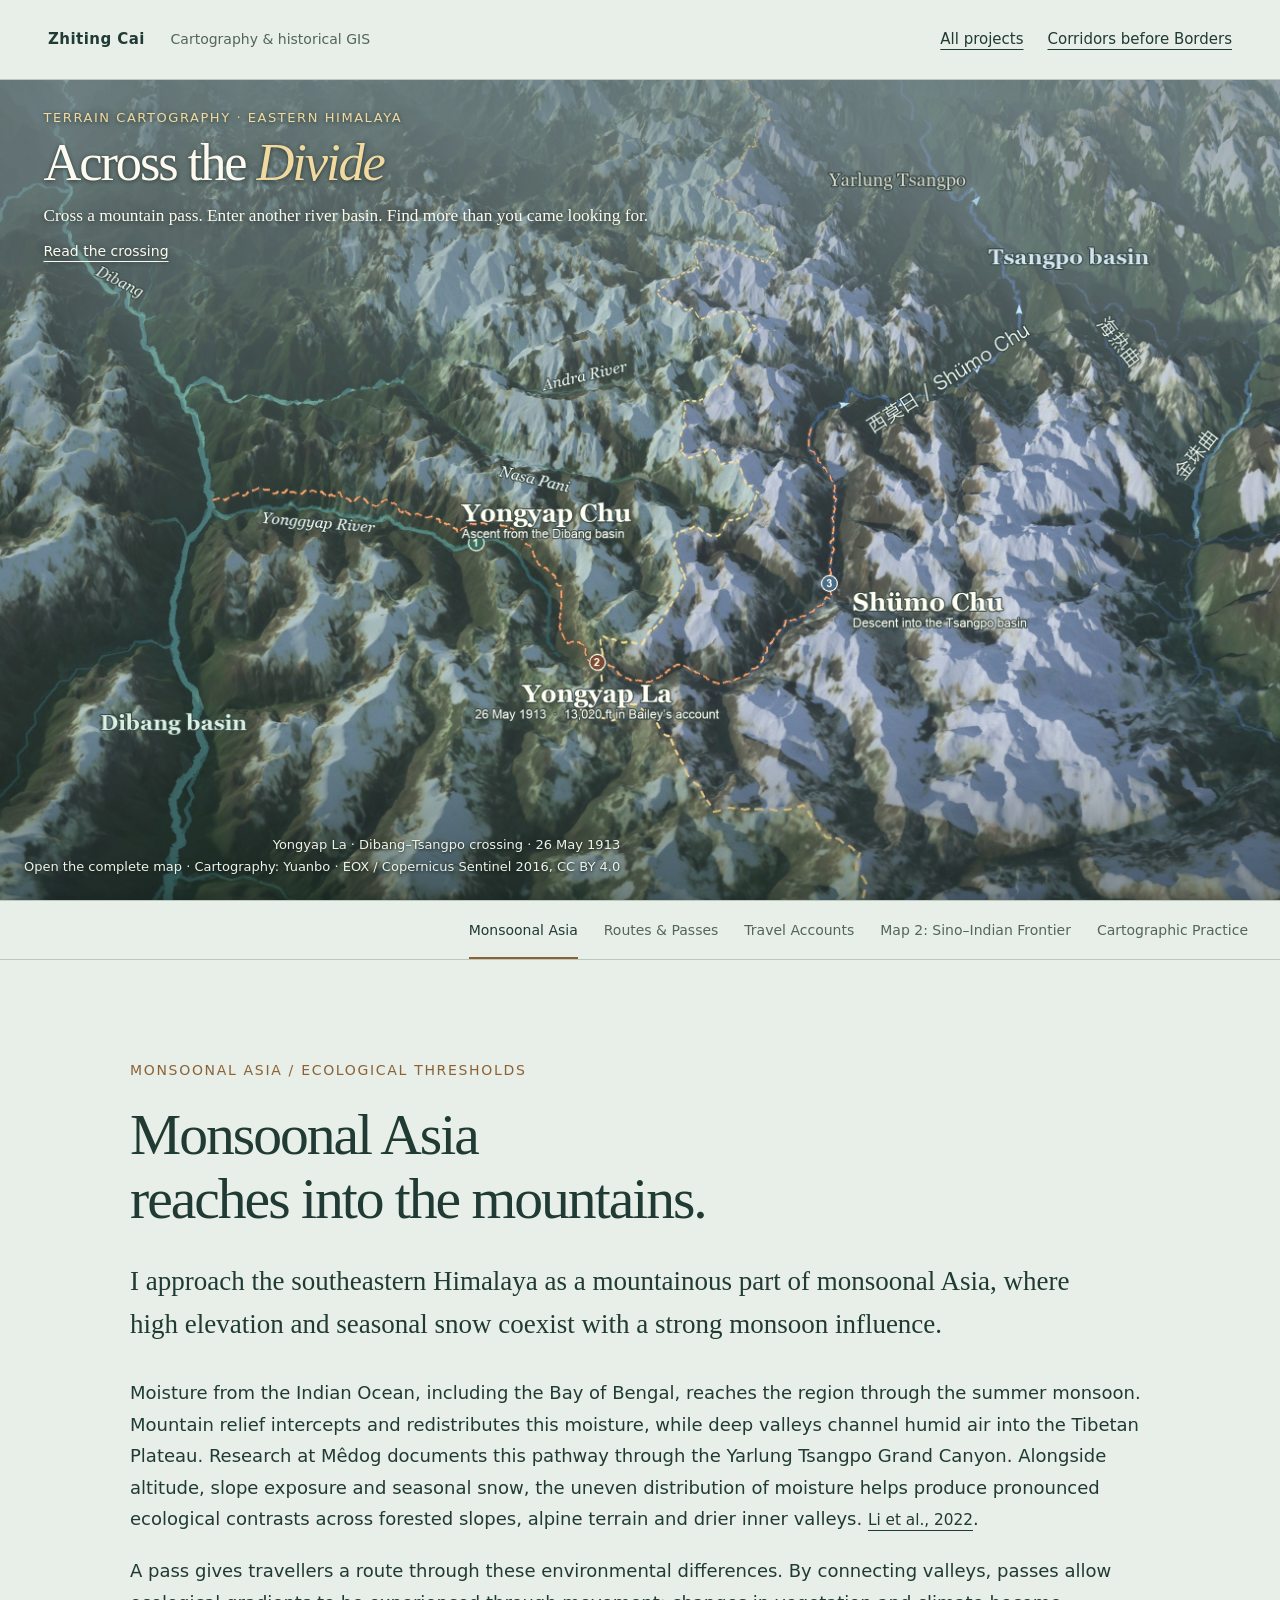
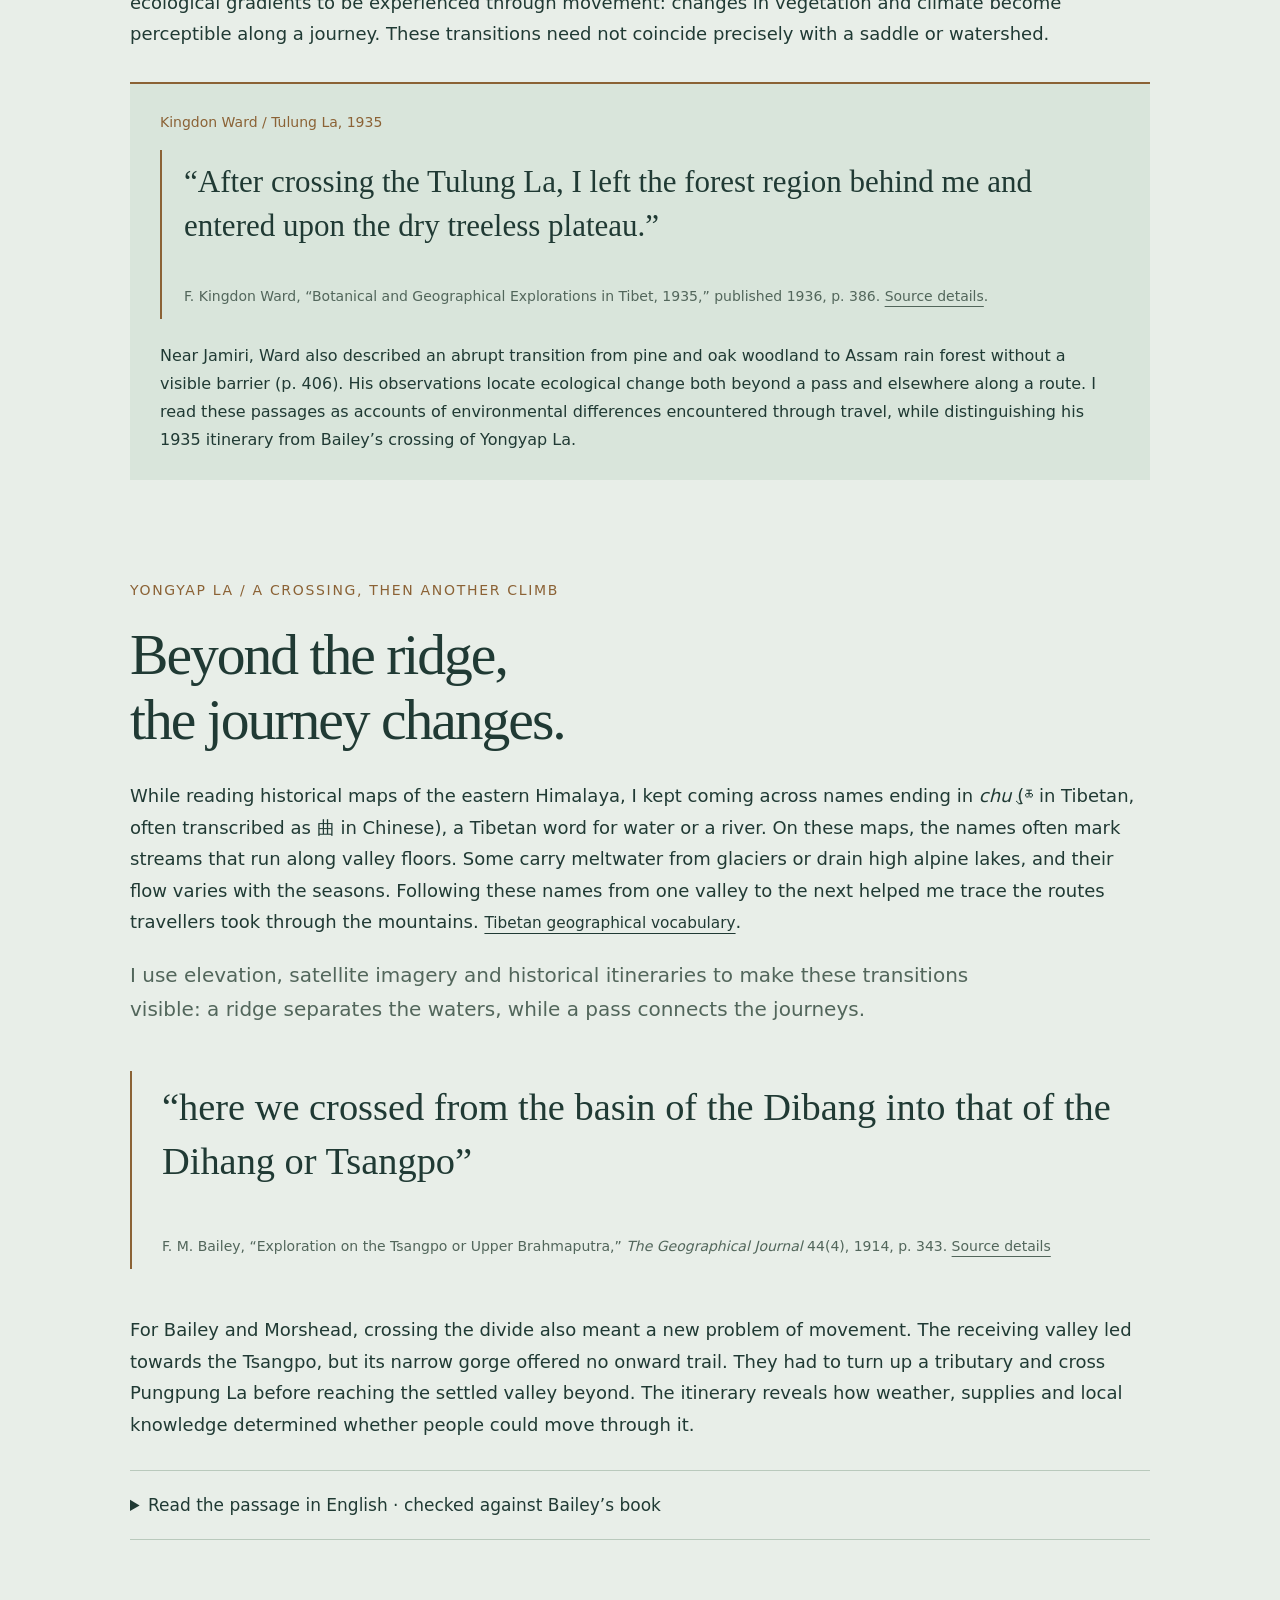
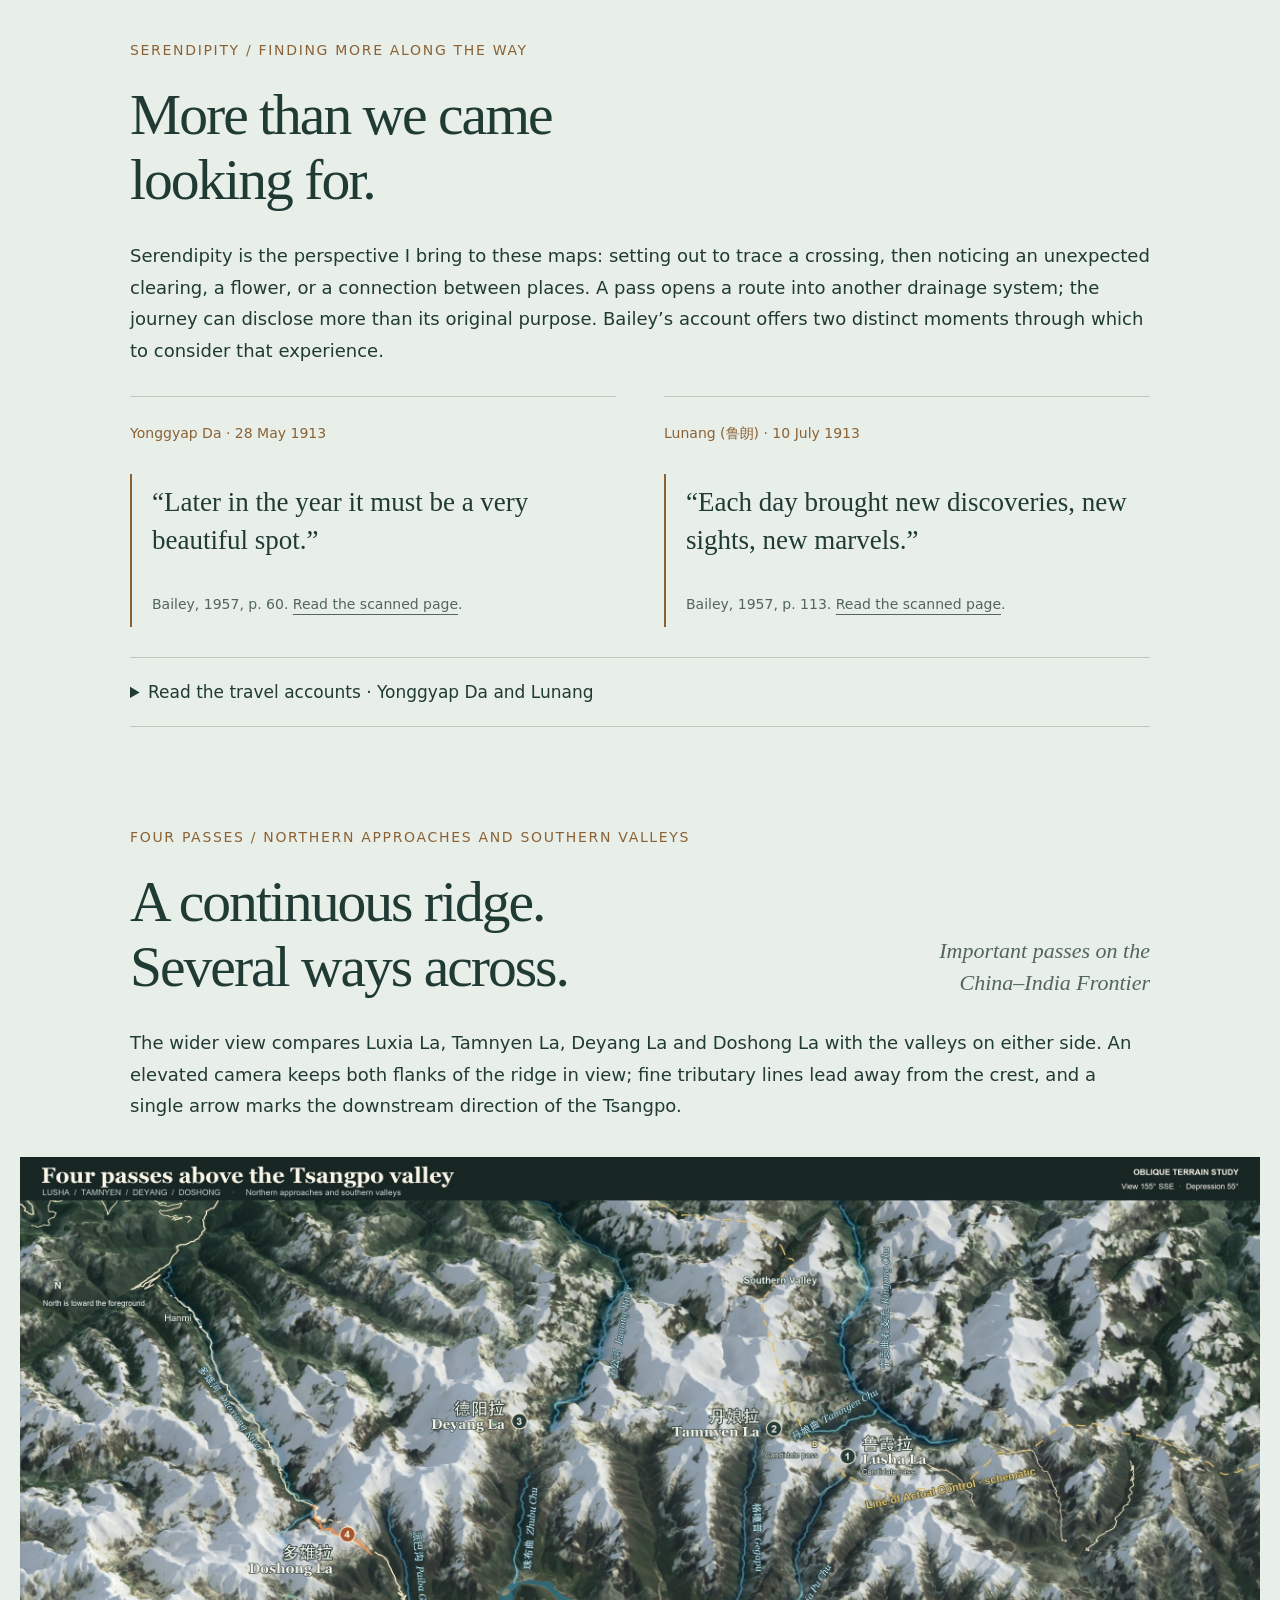
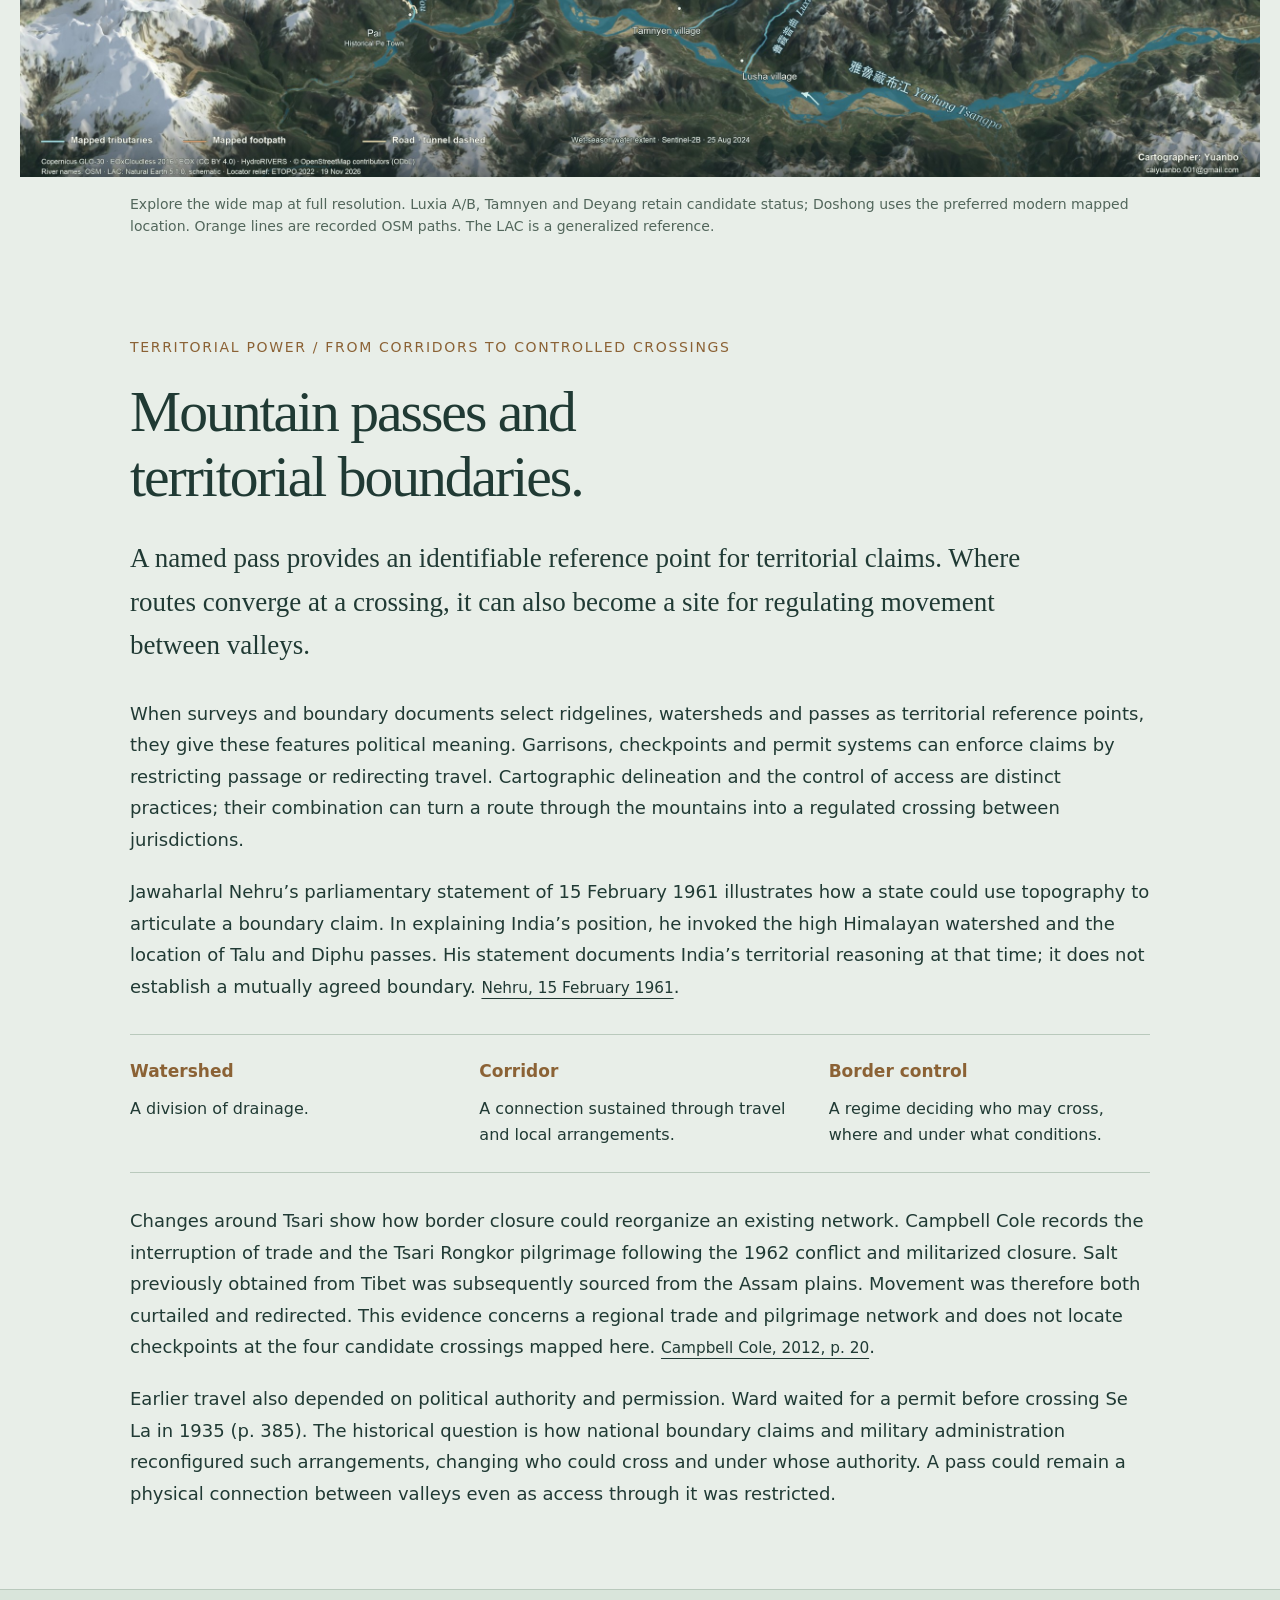
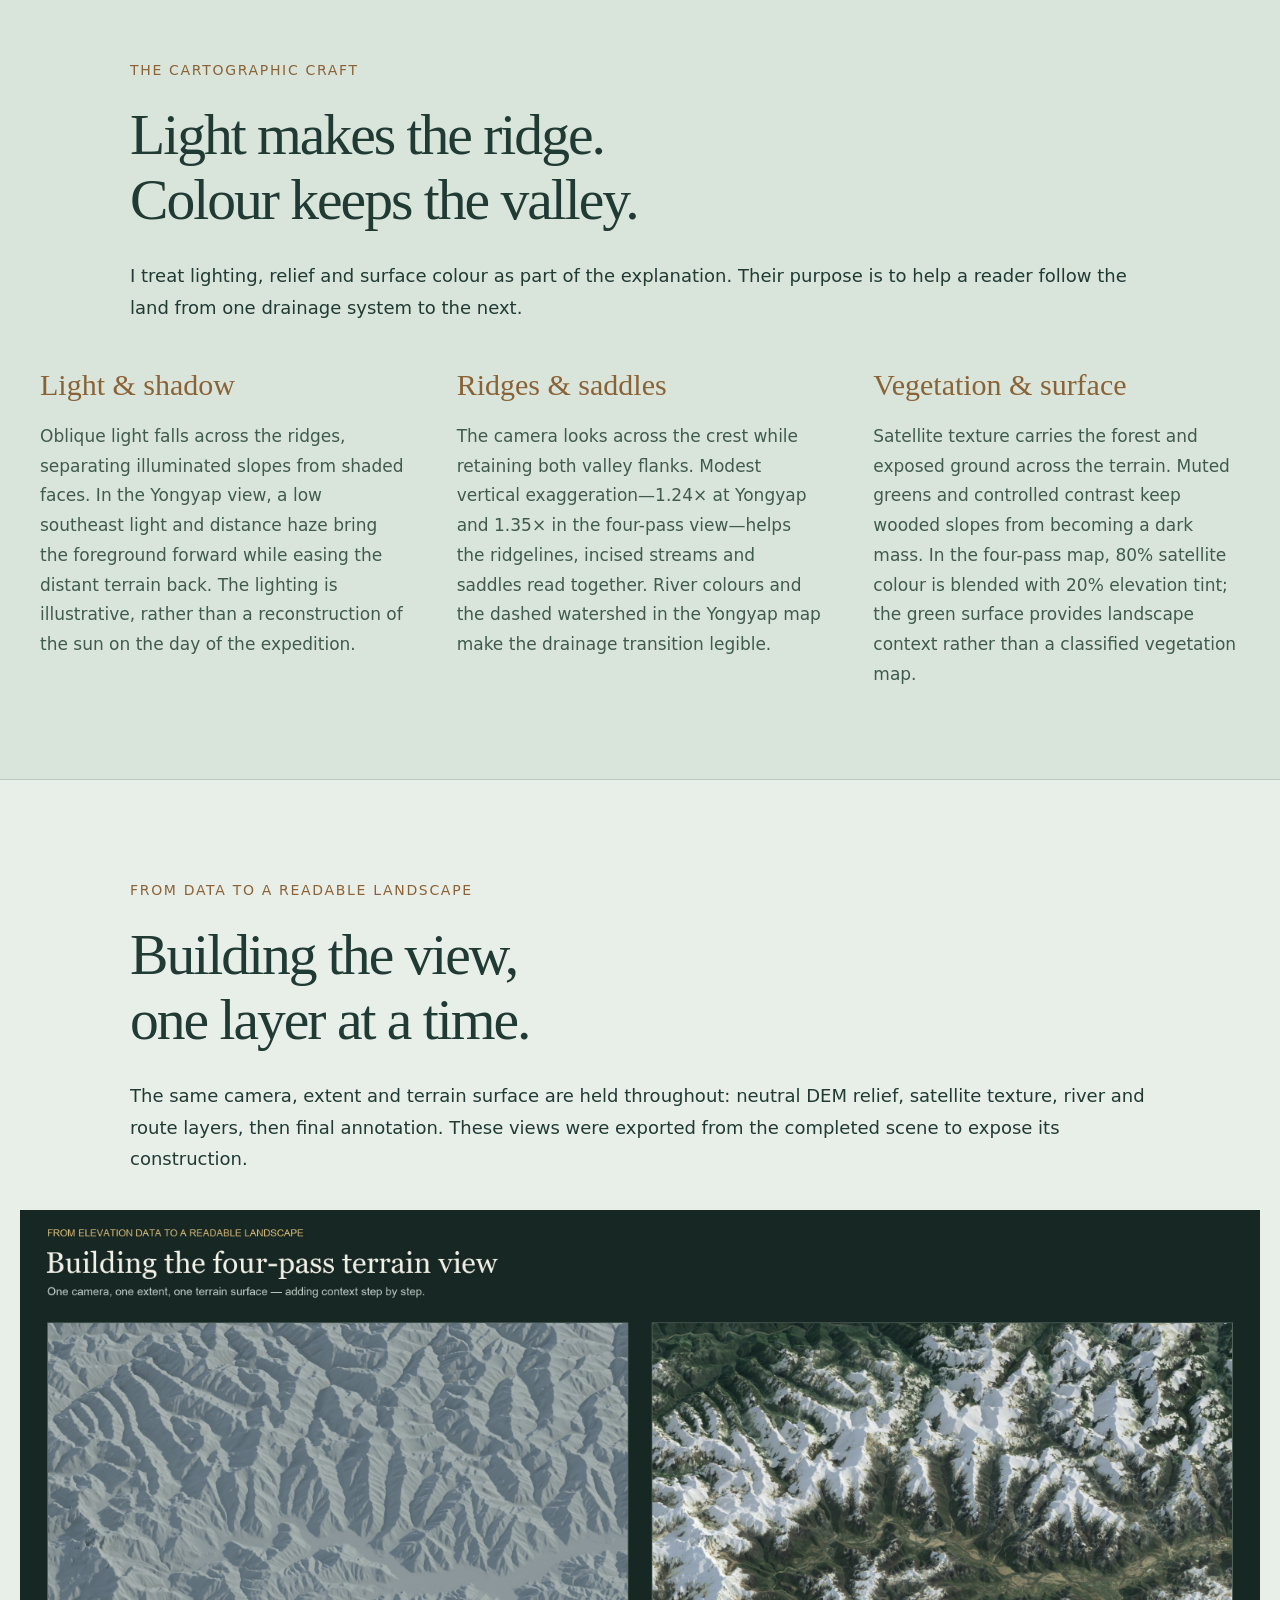
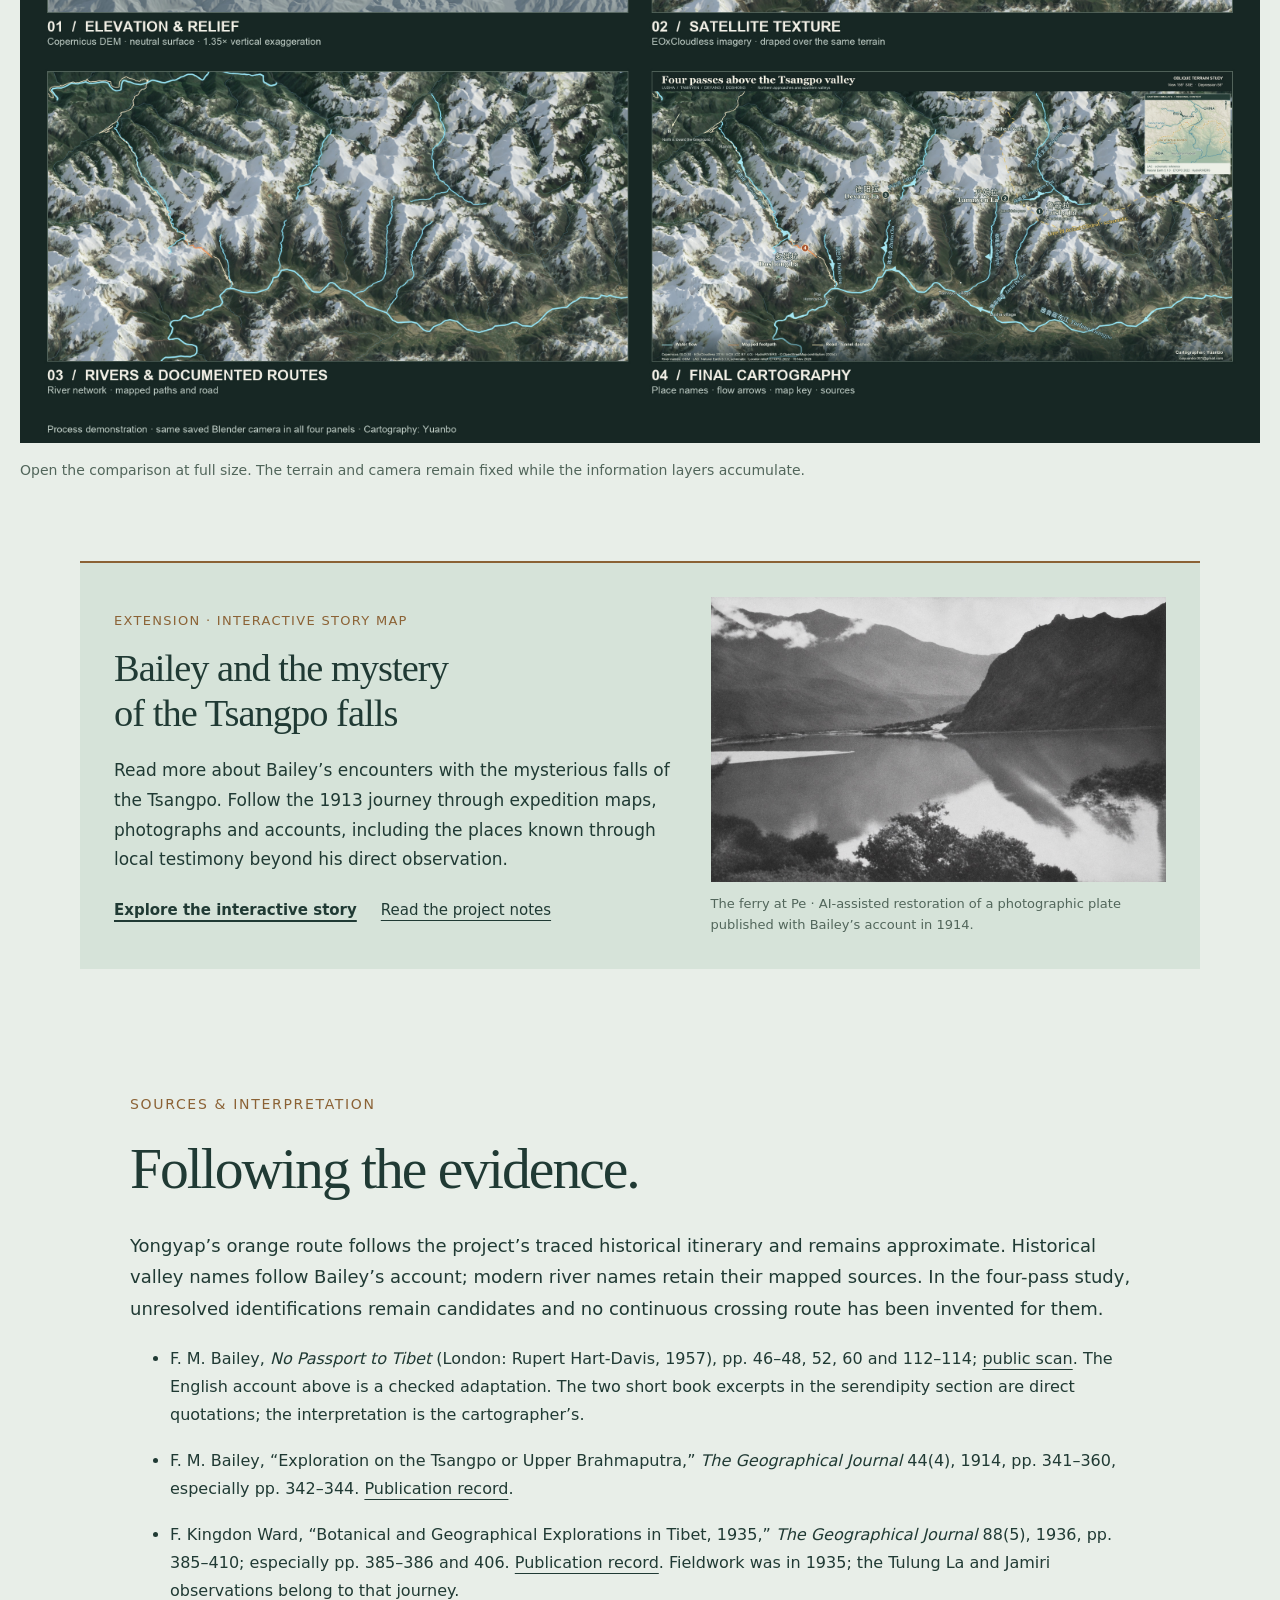
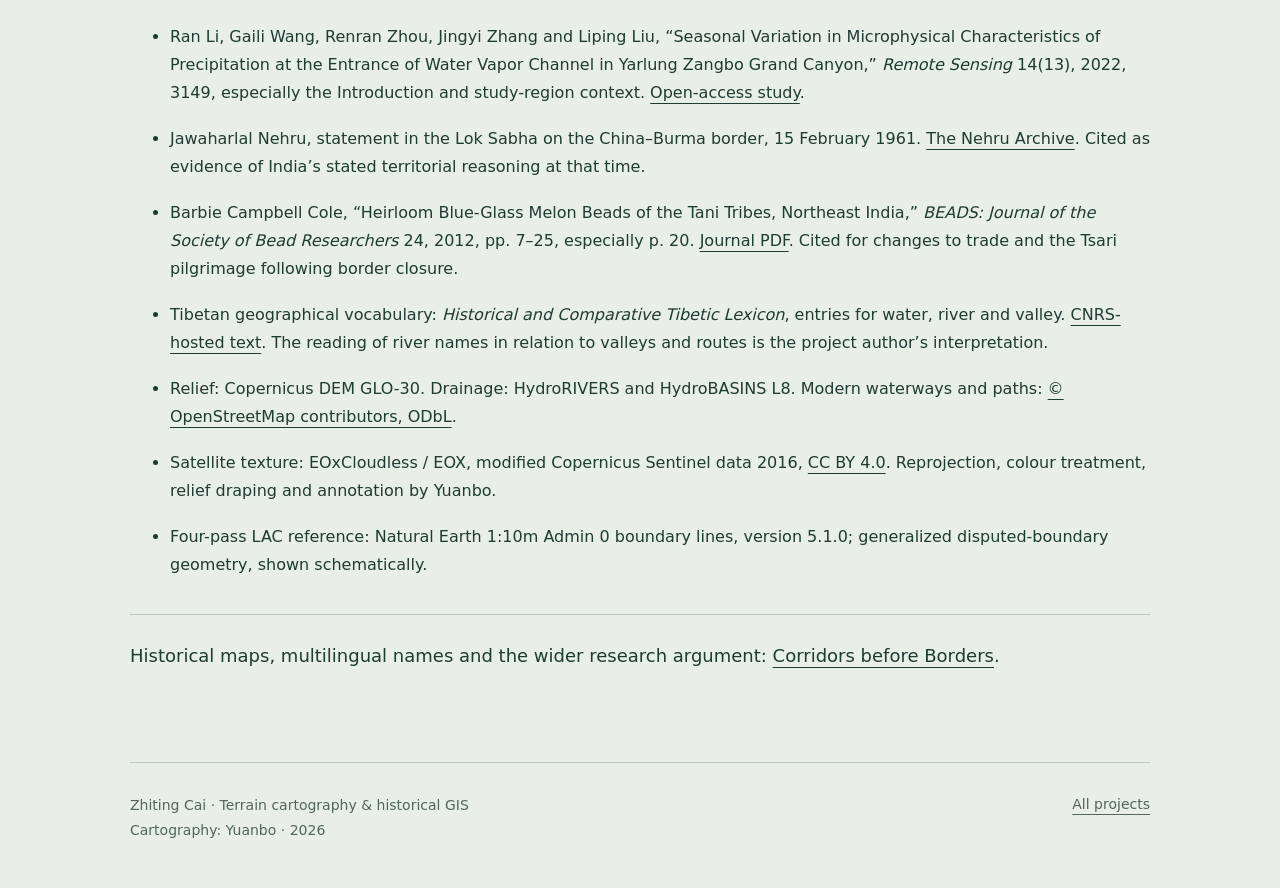
==== across-the-divide.html @ 47b84d5c "Explain chu in Tibetan and Chinese in the Yongyap La narrative" ====
<!doctype html>
<html lang="en"><head><meta charset="utf-8"><meta name="viewport" content="width=device-width, initial-scale=1"><title>Across the Divide · Zhiting Cai</title><meta name="description" content="Mountain passes, river connections and the craft of oblique terrain cartography in the eastern Himalaya."><link rel="stylesheet" href="portfolio.css"><link rel="stylesheet" href="divide.css?v=20261119-frontier-heading"><script src="portfolio.js" defer></script><script src="divide-nav.js" defer></script><link rel="stylesheet" href="story-extension.css?v=20261119-extension"></head>
<body class="divide"><a class="skip" href="#main">Skip to maps</a>
<header class="site-header"><a class="wordmark" href="index.html">Zhiting Cai <span>Cartography &amp; historical GIS</span></a><nav aria-label="Project"><a href="index.html">All projects</a><a href="corridors.html">Corridors before Borders</a></nav></header>
<main id="main">
<section class="divide-hero"><div class="hero-copy"><p class="eyebrow">Terrain cartography · Eastern Himalaya</p><h1>Across the <em>Divide</em></h1><p class="hero-premise">Cross a mountain pass. Enter another river basin. Find more than you came looking for.</p><a class="section-link" href="#yongyap">Read the crossing</a></div><figure><a href="assets/divide/yongyap-la-full.png?v=20261121-final" data-lightbox data-caption="Yongyap La: A Pass between the Dibang and Tsangpo Basins. Route digitized from the georeferenced 1913 route map (published 1914); local stream colours distinguish drainage toward the Dibang and the Tsangpo. Relief: 1.24×."><img src="assets/divide/yongyap-la.jpg?v=20261121-final" width="2600" height="2112" fetchpriority="high" alt="Yongyap La in an oblique satellite-textured terrain view, with an orange historical route crossing a ridge between turquoise Dibang tributaries and blue Tsangpo tributaries."></a><figcaption>Yongyap La · Dibang–Tsangpo crossing · 26 May 1913<br>Open the complete map · Cartography: Yuanbo · EOX / Copernicus Sentinel 2016, CC BY 4.0</figcaption></figure></section>
<nav class="divide-index" aria-label="On this page"><details open><summary>On this page</summary><ol><li><a href="#monsoonal-asia">Monsoonal Asia</a></li><li><a href="#yongyap">Routes &amp; Passes</a></li><li><a href="#serendipity">Travel Accounts</a></li><li><a href="#four-passes">Map 2: Sino–Indian Frontier</a></li><li><a href="#craft">Cartographic Practice</a></li></ol></details></nav>
<section id="monsoonal-asia" class="reading section-space argument-section"><p class="eyebrow">Monsoonal Asia / ecological thresholds</p><h2>Monsoonal Asia <br>reaches into the mountains.</h2><p class="argument-lead">I approach the southeastern Himalaya as a mountainous part of monsoonal Asia, where high elevation and seasonal snow coexist with a strong monsoon influence.</p><p>Moisture from the Indian Ocean, including the Bay of Bengal, reaches the region through the summer monsoon. Mountain relief intercepts and redistributes this moisture, while deep valleys channel humid air into the Tibetan Plateau. Research at Mêdog documents this pathway through the Yarlung Tsangpo Grand Canyon. Alongside altitude, slope exposure and seasonal snow, the uneven distribution of moisture helps produce pronounced ecological contrasts across forested slopes, alpine terrain and drier inner valleys. <a class="source-inline" href="#lit-monsoon">Li et al., 2022</a>.</p><p>A pass gives travellers a route through these environmental differences. By connecting valleys, passes allow ecological gradients to be experienced through movement: changes in vegetation and climate become perceptible along a journey. These transitions need not coincide precisely with a saddle or watershed.</p><div class="ward-evidence"><p class="evidence-heading">Kingdon Ward / Tulung La, 1935</p><blockquote><p>“After crossing the Tulung La, I left the forest region behind me and entered upon the dry treeless plateau.”</p><cite>F. Kingdon Ward, “Botanical and Geographical Explorations in Tibet, 1935,” published 1936, p. 386. <a href="#lit-ward1936">Source details</a>.</cite></blockquote><p>Near Jamiri, Ward also described an abrupt transition from pine and oak woodland to Assam rain forest without a visible barrier (p. 406). His observations locate ecological change both beyond a pass and elsewhere along a route. I read these passages as accounts of environmental differences encountered through travel, while distinguishing his 1935 itinerary from Bailey’s crossing of Yongyap La.</p></div></section>
<section id="yongyap" class="reading section-space"><p class="eyebrow">Yongyap La / a crossing, then another climb</p><h2>Beyond the ridge,<br>the journey changes.</h2><p>While reading historical maps of the eastern Himalaya, I kept coming across names ending in <i>chu</i> (<span lang="bo">ཆུ</span> in Tibetan, often transcribed as <span lang="zh">曲</span> in Chinese), a Tibetan word for water or a river. On these maps, the names often mark streams that run along valley floors. Some carry meltwater from glaciers or drain high alpine lakes, and their flow varies with the seasons. Following these names from one valley to the next helped me trace the routes travellers took through the mountains. <a class="source-inline" href="#lit-chu">Tibetan geographical vocabulary</a>.</p><p class="hero-deck">I use elevation, satellite imagery and historical itineraries to make these transitions visible: a ridge separates the waters, while a pass connects the journeys.</p><blockquote><p>“here we crossed from the basin of the Dibang into that of the Dihang or Tsangpo”</p><cite>F. M. Bailey, “Exploration on the Tsangpo or Upper Brahmaputra,” <i>The Geographical Journal</i> 44(4), 1914, p. 343. <a href="#sources">Source details</a></cite></blockquote>
<p>For Bailey and Morshead, crossing the divide also meant a new problem of movement. The receiving valley led towards the Tsangpo, but its narrow gorge offered no onward trail. They had to turn up a tributary and cross Pungpung La before reaching the settled valley beyond. The itinerary reveals how weather, supplies and local knowledge determined whether people could move through it.</p>
<details class="translated-account"><summary>Read the passage in English · checked against Bailey’s book</summary><div><p class="account-label">English adaptation of the supplied Chinese account, checked against <i>No Passport to Tibet</i> (1957), pp. 46–48 and 52. This is a paraphrase, with the departure date corrected from the original.</p>
<p>Gyamtso suggested consulting the astrologers about the route. They favoured the Yonggyap valley, which Bailey had also come to prefer after a thaw made the Andra route impassable. The next question was when to travel. Yonggyap La was normally free of snow only in July, August and September, yet the party could not afford to wait for months: food was limited, and an order recalling them might arrive.</p>
<p>The guides warned that beyond Yonggyap La lay an uninhabited valley. They were to descend it to a tributary arriving from the north-east. Although the combined waters formed the Shümo and ran west to the Tsangpo near Rinchenpung Gompa, the gorge was too narrow to offer a practicable route. They therefore had to turn north-east up the tributary and cross Pungpung La.</p>
<p>Bad weather between the two passes could trap them. Gyamtso recalled two earlier parties that had attempted the crossing too soon: some travellers had starved, and the survivors had reached the Tsangpo valley exhausted. Snow was lingering particularly late that year, making an early attempt still more dangerous.</p>
<p>Bailey and Morshead decided to advance with the retreating snowline and wait below the pass for an opportunity. A lama meditating in a cave above Mipi, whose recovery from illness had been aided by the expedition’s doctor, offered to arrange fine weather for the intended crossing and for Pungpung La four days later. Morshead left Mipi on 15 May 1913; Bailey followed on 16 May.</p>
<p class="account-label">Date check: 7 May marks the first day of the fourth Tibetan month in the calendar discussion on pp. 46–47; it is not the departure date. The distinction between a river connection and a traversable route is also explicit in Bailey’s 1914 account, p. 343. <a href="https://archive.org/details/no-passport-to-tibet/page/n47/mode/2up">Read the book scan</a>.</p></div></details></section>
<section id="serendipity" class="reading section-space serendipity"><p class="eyebrow">Serendipity / finding more along the way</p><h2>More than we came<br>looking for.</h2><p>Serendipity is the perspective I bring to these maps: setting out to trace a crossing, then noticing an unexpected clearing, a flower, or a connection between places. A pass opens a route into another drainage system; the journey can disclose more than its original purpose. Bailey’s account offers two distinct moments through which to consider that experience.</p><div class="encounter-grid encounter-quotes"><article><p class="encounter-place">Yonggyap Da · 28 May 1913</p><blockquote><p>“Later in the year it must be a very beautiful spot.”</p><cite>Bailey, 1957, p. 60. <a href="https://archive.org/details/no-passport-to-tibet/page/n62/mode/1up">Read the scanned page</a>.</cite></blockquote></article><article><p class="encounter-place">Lunang (鲁朗) · 10 July 1913</p><blockquote><p>“Each day brought new discoveries, new sights, new marvels.”</p><cite>Bailey, 1957, p. 113. <a href="https://archive.org/details/no-passport-to-tibet/page/n117/mode/1up">Read the scanned page</a>.</cite></blockquote></article></div><details class="encounter-context"><summary>Read the travel accounts · Yonggyap Da and Lunang</summary><div><div class="encounter-grid"><article><p class="encounter-place">Beyond Yongyap La</p><h3>Yonggyap Da camp</h3><p class="encounter-date">28 May 1913 · <i>No Passport to Tibet</i>, p. 60</p><p>Two days after the crossing, Bailey describes a flat clearing at the confluence of the rivers he calls the Yonggyap and Rirung. He collected iris and other seed, noticed the remains of flowers, and imagined the place later in the season.</p><p class="encounter-note">This is an encounter in the valley beyond the pass, rather than a view from its summit. The description conveys an attentive pause within a difficult journey.</p></article><article><p class="encounter-place">A later episode near Lunang (鲁朗)</p><h3>The blue poppies</h3><p class="encounter-date">10 July 1913 · recalled in 1957, pp. 112–114</p><p>On the approach to Lunang, Bailey noticed blue poppies among alpine flowers. His diary recorded them briefly. Looking back on their later fame, he reflected on how much the expedition had encountered along the way:</p><p class="encounter-note">This episode belongs to Lunang, later in the expedition. It is not an observation made while crossing Yongyap La. The reflection was written retrospectively, rather than as an expression of his feelings at the moment of seeing the flower.</p></article></div><p class="interpretation-note">I use <i>serendipity</i> to describe this openness to finding more than one set out to find. It is my interpretation of the journey and a way of looking at the terrain, rather than a term Bailey uses in these passages or a claim that every pass marks a sharp ecological boundary. These were landscapes already known and travelled by local people; Bailey’s encounters were new to him.</p></div></details></section>
<section id="four-passes" class="section-space wide-study"><div class="section-heading reading"><p class="eyebrow">Four passes / northern approaches and southern valleys</p><div class="four-pass-title-row"><h2>A continuous ridge.<br>Several ways across.</h2><p class="frontier-heading-note">Important passes on the China–India Frontier</p></div><p>The wider view compares Luxia La, Tamnyen La, Deyang La and Doshong La with the valleys on either side. An elevated camera keeps both flanks of the ridge in view; fine tributary lines lead away from the crest, and a single arrow marks the downstream direction of the Tsangpo.</p></div>
<figure class="panorama"><a href="assets/divide/four-passes-full.png?v=20261121-final" data-lightbox data-caption="Four passes above the Tsangpo valley. Luxia A/B, Tamnyen and Deyang are candidate identifications; Doshong uses the preferred modern mapped location. The yellow LAC line is schematic. Orange lines show documented OSM paths."><img src="assets/divide/four-passes.jpg?v=20261121-final" width="3200" height="1600" loading="lazy" alt="Wide oblique terrain map of four passes above the Tsangpo valley, with Chinese and English labels, river names, a downstream arrow on the Tsangpo, mapped paths and a schematic LAC."></a><figcaption>Explore the wide map at full resolution. Luxia A/B, Tamnyen and Deyang retain candidate status; Doshong uses the preferred modern mapped location. Orange lines are recorded OSM paths. The LAC is a generalized reference.</figcaption></figure></section>
<section id="passes-and-borders" class="reading section-space argument-section"><p class="eyebrow">Territorial power / from corridors to controlled crossings</p><h2>Mountain passes and <br>territorial boundaries.</h2><p class="argument-lead">A named pass provides an identifiable reference point for territorial claims. Where routes converge at a crossing, it can also become a site for regulating movement between valleys.</p><p>When surveys and boundary documents select ridgelines, watersheds and passes as territorial reference points, they give these features political meaning. Garrisons, checkpoints and permit systems can enforce claims by restricting passage or redirecting travel. Cartographic delineation and the control of access are distinct practices; their combination can turn a route through the mountains into a regulated crossing between jurisdictions.</p><p>Jawaharlal Nehru’s parliamentary statement of 15 February 1961 illustrates how a state could use topography to articulate a boundary claim. In explaining India’s position, he invoked the high Himalayan watershed and the location of Talu and Diphu passes. His statement documents India’s territorial reasoning at that time; it does not establish a mutually agreed boundary. <a class="source-inline" href="#lit-nehru1961">Nehru, 15 February 1961</a>.</p><div class="line-reading"><div><h3>Watershed</h3><p>A division of drainage.</p></div><div><h3>Corridor</h3><p>A connection sustained through travel and local arrangements.</p></div><div><h3>Border control</h3><p>A regime deciding who may cross, where and under what conditions.</p></div></div><p>Changes around Tsari show how border closure could reorganize an existing network. Campbell Cole records the interruption of trade and the Tsari Rongkor pilgrimage following the 1962 conflict and militarized closure. Salt previously obtained from Tibet was subsequently sourced from the Assam plains. Movement was therefore both curtailed and redirected. This evidence concerns a regional trade and pilgrimage network and does not locate checkpoints at the four candidate crossings mapped here. <a class="source-inline" href="#lit-cole2012">Campbell Cole, 2012, p. 20</a>.</p><p>Earlier travel also depended on political authority and permission. Ward waited for a permit before crossing Se La in 1935 (p. 385). The historical question is how national boundary claims and military administration reconfigured such arrangements, changing who could cross and under whose authority. A pass could remain a physical connection between valleys even as access through it was restricted.</p></section>
<section id="craft" class="section-space craft"><div class="reading"><p class="eyebrow">The cartographic craft</p><h2>Light makes the ridge.<br>Colour keeps the valley.</h2><p>I treat lighting, relief and surface colour as part of the explanation. Their purpose is to help a reader follow the land from one drainage system to the next.</p></div>
<div class="craft-grid"><article><h3>Light &amp; shadow</h3><p>Oblique light falls across the ridges, separating illuminated slopes from shaded faces. In the Yongyap view, a low southeast light and distance haze bring the foreground forward while easing the distant terrain back. The lighting is illustrative, rather than a reconstruction of the sun on the day of the expedition.</p></article><article><h3>Ridges &amp; saddles</h3><p>The camera looks across the crest while retaining both valley flanks. Modest vertical exaggeration—1.24× at Yongyap and 1.35× in the four-pass view—helps the ridgelines, incised streams and saddles read together. River colours and the dashed watershed in the Yongyap map make the drainage transition legible.</p></article><article><h3>Vegetation &amp; surface</h3><p>Satellite texture carries the forest and exposed ground across the terrain. Muted greens and controlled contrast keep wooded slopes from becoming a dark mass. In the four-pass map, 80% satellite colour is blended with 20% elevation tint; the green surface provides landscape context rather than a classified vegetation map.</p></article></div></section>
<section id="process" class="section-space process"><div class="reading"><p class="eyebrow">From data to a readable landscape</p><h2>Building the view,<br>one layer at a time.</h2><p>The same camera, extent and terrain surface are held throughout: neutral DEM relief, satellite texture, river and route layers, then final annotation. These views were exported from the completed scene to expose its construction.</p></div><figure class="process-figure"><a href="assets/divide/mapping-process-full.png" data-lightbox data-caption="Same-camera layer comparison: DEM relief, satellite texture, rivers and documented routes, and the final four-pass map."><img src="assets/divide/mapping-process.jpg" width="3200" height="2150" loading="lazy" alt="Four-panel comparison of neutral grey DEM terrain, satellite-textured terrain, river and route overlays, and the completed labelled four-pass map."></a><figcaption>Open the comparison at full size. The terrain and camera remain fixed while the information layers accumulate.</figcaption></figure></section>
<section class="story-extension" id="story-extension" aria-labelledby="story-extension-title"><div class="extension-copy"><p class="extension-eyebrow">Extension · Interactive story map</p><h2 id="story-extension-title">Bailey and the mystery <br>of the Tsangpo falls</h2><p>Read more about Bailey’s encounters with the mysterious falls of the Tsangpo. Follow the 1913 journey through expedition maps, photographs and accounts, including the places known through local testimony beyond his direct observation.</p><div class="extension-links"><a class="extension-primary" href="https://yuanbocai-hub.github.io/geog458-labs/lab7/">Explore the interactive story</a><a href="tsangpo.html">Read the project notes</a></div></div><figure><a href="https://yuanbocai-hub.github.io/geog458-labs/lab7/" aria-label="Explore Following the Tsangpo"><img src="assets/tibet/pe-ferry.jpg" width="1600" height="1000" loading="lazy" alt="The Tsangpo flowing between steep mountain slopes, seen from the ferry at Pe."></a><figcaption>The ferry at Pe · AI-assisted restoration of a photographic plate published with Bailey’s account in 1914.</figcaption></figure></section>
<section id="sources" class="reading section-space sources-block"><p class="eyebrow">Sources &amp; interpretation</p><h2>Following the evidence.</h2><p>Yongyap’s orange route follows the project’s traced historical itinerary and remains approximate. Historical valley names follow Bailey’s account; modern river names retain their mapped sources. In the four-pass study, unresolved identifications remain candidates and no continuous crossing route has been invented for them.</p><ul><li>F. M. Bailey, <i>No Passport to Tibet</i> (London: Rupert Hart-Davis, 1957), pp. 46–48, 52, 60 and 112–114; <a href="https://archive.org/details/no-passport-to-tibet">public scan</a>. The English account above is a checked adaptation. The two short book excerpts in the serendipity section are direct quotations; the interpretation is the cartographer’s.</li><li>F. M. Bailey, “Exploration on the Tsangpo or Upper Brahmaputra,” <i>The Geographical Journal</i> 44(4), 1914, pp. 341–360, especially pp. 342–344. <a href="https://doi.org/10.2307/1778591">Publication record</a>.</li><li id="lit-ward1936">F. Kingdon Ward, “Botanical and Geographical Explorations in Tibet, 1935,” <i>The Geographical Journal</i> 88(5), 1936, pp. 385–410; especially pp. 385–386 and 406. <a href="https://doi.org/10.2307/1785960">Publication record</a>. Fieldwork was in 1935; the Tulung La and Jamiri observations belong to that journey.</li><li id="lit-monsoon">Ran Li, Gaili Wang, Renran Zhou, Jingyi Zhang and Liping Liu, “Seasonal Variation in Microphysical Characteristics of Precipitation at the Entrance of Water Vapor Channel in Yarlung Zangbo Grand Canyon,” <i>Remote Sensing</i> 14(13), 2022, 3149, especially the Introduction and study-region context. <a href="https://doi.org/10.3390/rs14133149">Open-access study</a>.</li><li id="lit-nehru1961">Jawaharlal Nehru, statement in the Lok Sabha on the China–Burma border, 15 February 1961. <a href="https://nehruarchive.in/documents/in-the-lok-sabha-china-burma-border-15-february-1961-l4jxk">The Nehru Archive</a>. Cited as evidence of India’s stated territorial reasoning at that time.</li><li id="lit-cole2012">Barbie Campbell Cole, “Heirloom Blue-Glass Melon Beads of the Tani Tribes, Northeast India,” <i>BEADS: Journal of the Society of Bead Researchers</i> 24, 2012, pp. 7–25, especially p. 20. <a href="https://journals.uoregon.edu/beads/article/download/6222/7973/11866">Journal PDF</a>. Cited for changes to trade and the Tsari pilgrimage following border closure.</li><li id="lit-chu">Tibetan geographical vocabulary: <i>Historical and Comparative Tibetic Lexicon</i>, entries for water, river and valley. <a href="https://lacito.cnrs.fr/wp-content/uploads/2023/09/TibeticLangV1_Part3-App12.pdf">CNRS-hosted text</a>. The reading of river names in relation to valleys and routes is the project author’s interpretation.</li><li>Relief: Copernicus DEM GLO-30. Drainage: HydroRIVERS and HydroBASINS L8. Modern waterways and paths: <a href="https://www.openstreetmap.org/copyright">© OpenStreetMap contributors, ODbL</a>.</li><li>Satellite texture: EOxCloudless / EOX, modified Copernicus Sentinel data 2016, <a href="https://creativecommons.org/licenses/by/4.0/">CC BY 4.0</a>. Reprojection, colour treatment, relief draping and annotation by Yuanbo.</li><li>Four-pass LAC reference: Natural Earth 1:10m Admin 0 boundary lines, version 5.1.0; generalized disputed-boundary geometry, shown schematically.</li></ul><p class="related">Historical maps, multilingual names and the wider research argument: <a href="corridors.html">Corridors before Borders</a>.</p></section>
</main><footer class="reading"><p>Zhiting Cai · Terrain cartography &amp; historical GIS<br>Cartography: Yuanbo · 2026</p><a href="index.html">All projects</a></footer>
<dialog id="image-dialog" aria-labelledby="image-caption"><div class="lightbox-toolbar"><p id="image-caption"></p><div><a id="image-original" href="#">Open image file</a><button type="button" id="close-image" aria-label="Close image">Close ×</button></div></div><div class="lightbox-stage"><img id="lightbox-image" alt=""></div><p class="lightbox-help">Click the image to switch between fit and full size. Press Esc to close.</p></dialog></body></html>
---- portfolio.css ----
@charset "UTF-8";
:root{--paper:#f5f2ea;--ink:#203a3b;--muted:#5b6865;--line:#c9cfc6;--accent:#a2533d;--river:#1f6065;--wash:#e8ece5;--serif:Georgia,'Times New Roman',serif;--sans:system-ui,-apple-system,BlinkMacSystemFont,'Segoe UI',sans-serif}
*{box-sizing:border-box}html{scroll-behavior:smooth;scroll-padding-top:85px}body{margin:0;background:var(--paper);color:var(--ink);font:16px/1.65 var(--sans)}a{color:inherit;text-underline-offset:5px}button{font:inherit;cursor:pointer}img{display:block;width:100%;height:auto}figure{margin:0}p{margin:0 0 1.15em}h1,h2,h3,h4{font-family:var(--serif);font-weight:400;line-height:1.12;margin:0}h2{font-size:clamp(36px,4.2vw,58px);letter-spacing:-1.4px}h3{font-size:32px}h4{font-size:32px;margin-bottom:24px}em{font-weight:400}button,a,summary{touch-action:manipulation}a:focus-visible,button:focus-visible,summary:focus-visible{outline:3px solid var(--accent);outline-offset:5px}a:hover{color:var(--accent)}.wrap{width:min(1240px,calc(100% - 96px));margin-inline:auto}.skip{position:fixed;left:16px;top:-70px;background:var(--ink);color:white;padding:12px;z-index:20}.skip:focus{top:12px}.site-header{max-width:1440px;margin:auto;padding:27px 48px;display:flex;justify-content:space-between;align-items:center;border-bottom:1px solid var(--line);font-size:13px}.wordmark{font-weight:650;text-decoration:none;letter-spacing:.03em}.wordmark span{margin-left:20px;color:var(--muted);font-weight:400;letter-spacing:0}.repo-link{text-decoration:none}.repo-link span{margin-left:14px}.hero{display:grid;grid-template-columns:1.05fr 1fr;gap:50px;padding-block:76px 70px;align-items:center}.eyebrow{font-size:11px;text-transform:uppercase;letter-spacing:.15em;font-weight:650;color:var(--accent);margin-bottom:24px}.hero .eyebrow{display:flex;gap:26px}.hero .eyebrow span{color:var(--muted);font-weight:400}h1{font-size:clamp(48px,4.9vw,72px);letter-spacing:-2.8px;line-height:1.06}h1 em{color:var(--river)}.deck{font-size:18px;line-height:1.65;max-width:420px;margin-top:30px;color:var(--muted)}.text-link{display:inline-flex;gap:32px;text-decoration:none;border-bottom:1px solid var(--ink);padding-block:8px;font-size:14px}.hero-figure img{background:#e8e1d5;mix-blend-mode:multiply}.hero-figure figcaption{margin-top:16px;display:block;line-height:1.6;font-size:10px}.hero-figure figcaption span{display:block;color:var(--accent);text-transform:uppercase;letter-spacing:.12em}.chapter-nav{position:sticky;top:0;z-index:5;background:rgba(245,242,234,.97);backdrop-filter:blur(10px);border-block:1px solid var(--line)}.chapter-nav .wrap{display:flex;justify-content:space-between;gap:20px}.chapter-nav a{padding:17px 0;display:flex;gap:14px;text-decoration:none;font-size:11px;color:var(--accent);white-space:nowrap}.chapter-nav span{font-size:13px;color:var(--ink)}.chapter-nav a[aria-current] span{border-bottom:1px solid var(--accent)}.overview{display:grid;grid-template-columns:1fr 2fr;gap:80px;padding-block:62px 32px}.project-meta{margin:0;font-size:13px}.project-meta>div{margin-bottom:22px}.project-meta dt{font-size:10px;text-transform:uppercase;letter-spacing:.12em;color:var(--accent);margin-bottom:6px}.project-meta dd{margin:0;color:var(--muted)}.prose{max-width:710px}.intro p:first-child{font-family:var(--serif);font-size:28px;line-height:1.45;letter-spacing:-.3px}.chapter{padding-block:70px 30px}.section-heading{margin-bottom:32px}.section-heading .eyebrow{margin-bottom:17px}.section-intro{display:grid;grid-template-columns:1fr 1fr;gap:54px;max-width:1060px;margin-bottom:30px;color:var(--muted)}.map-figure{background:#fcfbf6;border:1px solid var(--line)}.map-figure>a{display:block}.map-figure figcaption{padding:17px 22px;border-top:1px solid var(--line)}figcaption{font-size:12px;color:var(--muted);display:flex;justify-content:space-between;gap:20px}.map-figure figcaption span{color:var(--ink)}figcaption a{white-space:nowrap}.map-note{font-size:12px;line-height:1.75;color:var(--muted);padding:20px 0 0;max-width:900px}.map-note strong{font-weight:600;color:var(--ink)}.mechanics-intro{display:grid;grid-template-columns:1fr 1.2fr;gap:0 90px;align-items:start;margin-top:76px;margin-bottom:30px}.mechanics-intro .eyebrow{grid-column:1/-1;margin-bottom:18px}.mechanics-intro h3{font-size:38px}.mechanics-intro>p:last-child{color:var(--muted);margin:0}.view-controls{display:flex;gap:5px;flex-wrap:wrap}.view-controls button{border:1px solid var(--line);background:transparent;color:var(--muted);padding:10px 18px;font-size:12px;border-radius:2px}.view-controls button[aria-pressed=true]{background:var(--ink);color:var(--paper);border-color:var(--ink)}.view-controls button:hover{border-color:var(--ink)}.figure-switcher>.view-controls{padding-bottom:24px;border-bottom:1px solid var(--line)}.mechanics-panel{display:grid;grid-template-columns:1.2fr 1fr;gap:65px;padding-top:30px;align-items:center}.mechanics-panel img{max-height:650px;object-fit:contain;background:#e9e7e3}.mechanics-panel figure figcaption{font-size:10px;margin-top:12px}.mechanics-copy p:not(.eyebrow){color:var(--muted);font-size:15px}.mechanics-copy details{font-size:13px}.mechanics-copy summary{border-block:1px solid var(--line);padding-block:12px}.label-list dt{font-weight:600;margin-top:16px}.label-list dd{margin:4px 0 0;color:var(--muted)}summary{cursor:pointer}details[open]>summary{margin-bottom:18px}.viewer-heading{display:flex;justify-content:space-between;align-items:center;gap:20px;margin-bottom:22px}.tall-sheet>a{background:#ebe9e0}.tall-sheet img{max-height:850px;width:auto;max-width:100%;margin:auto;object-fit:contain}.map-switcher{margin-top:38px}.pearl-intro{margin-top:70px;max-width:760px;margin-bottom:28px}.pearl-intro h3{font-size:36px;margin-bottom:22px}.pearl-intro>p:last-child{color:var(--muted)}.source-disclosure{margin-top:20px;font-size:13px}.source-disclosure summary{padding-block:10px}.source-disclosure figure{max-width:840px;margin:20px auto}.source-disclosure figcaption{margin-top:12px}.method-band{background:var(--wash);margin-top:75px;padding-block:76px}.method-lead{margin-left:auto;color:var(--muted)}.method-steps{list-style:none;padding:0;margin:44px 0 0;display:grid;grid-template-columns:repeat(3,1fr);gap:40px}.method-steps li{border-top:1px solid #aebbb0;padding-top:18px}.step-number{font-size:12px;color:var(--accent)}.method-steps h3{font-size:25px;margin:18px 0}.method-steps p{font-size:14px;color:var(--muted)}.method-comparison{display:grid;grid-template-columns:1fr 1fr;gap:60px;padding-block:30px 18px;border-top:1px solid #aebbb0;margin-top:28px}.method-comparison h3{font-size:29px;margin-bottom:18px}.method-comparison .eyebrow{margin-bottom:16px}.method-comparison p:last-child{color:var(--muted);font-size:14px}.technical-note{border-top:1px solid #aebbb0;font-size:13px}.technical-note summary{padding-top:19px}.technical-columns{display:grid;grid-template-columns:1fr 1fr;gap:60px;color:var(--muted)}.reflection{display:grid;grid-template-columns:1fr 1.55fr;gap:100px;padding-block:100px 90px}.hanzi{font-family:var(--serif);display:block;font-size:90px;color:var(--river);letter-spacing:.1em;line-height:1.3;margin:25px 0}.reflection h2{font-size:35px;letter-spacing:-.6px}.reflection .prose{padding-top:20px}.reflection .prose p:first-child{font-family:var(--serif);font-size:24px;line-height:1.55}.reflection .prose p:not(:first-child){color:var(--muted)}.sources{border-top:1px solid var(--line);padding-block:60px}.sources h2{font-size:36px}.source-grid{display:grid;grid-template-columns:1fr 1fr;gap:80px}.source-grid h3{font:600 13px var(--sans);margin-bottom:24px}.bibliography{padding-left:20px;font-size:12px;color:var(--muted)}.bibliography li{padding-left:8px;margin-bottom:15px}.resource-row{display:flex;justify-content:space-between;text-decoration:none;border-bottom:1px solid var(--line);padding:12px 0;font-size:13px}.resource-row:first-of-type{border-top:1px solid var(--line)}.small-note{font-size:11px;color:var(--muted);margin-top:20px}footer{display:flex;justify-content:space-between;gap:30px;font-size:11px;color:var(--muted);padding-block:25px 40px;border-top:1px solid var(--line)}footer a{white-space:nowrap}dialog{max-width:none;max-height:none;width:96vw;height:94vh;border:0;background:var(--paper);padding:20px;color:var(--ink)}dialog::backdrop{background:rgba(16,30,30,.85)}body:has(dialog[open]){overflow:hidden}.lightbox-toolbar{display:flex;justify-content:space-between;gap:20px;align-items:center;font-size:12px}.lightbox-toolbar p{margin:0;max-width:70ch}.lightbox-toolbar>div{display:flex;gap:20px;align-items:center;white-space:nowrap}.lightbox-toolbar button{padding:8px 14px;border:1px solid var(--line);background:transparent;color:var(--ink);font-size:12px}.lightbox-stage{height:calc(100% - 100px);overflow:auto;margin-top:18px;background:#e9e8df;display:flex;align-items:flex-start;justify-content:center}.lightbox-stage img{width:100%;height:100%;object-fit:contain;cursor:zoom-in}.lightbox-stage.zoomed{display:block}.lightbox-stage.zoomed img{width:auto;height:auto;max-width:none;cursor:zoom-out}.lightbox-help{font-size:10px;color:var(--muted);margin-top:10px}[hidden]{display:none!important}
@media(min-width:1500px){.hero{padding-block:95px}.hero-figure img{max-height:500px;object-fit:contain}}
@media(max-width:1000px){.wrap{width:calc(100% - 56px)}.site-header{padding-inline:28px}.hero{gap:30px;padding-block:55px}.hero .eyebrow{display:block}.hero .eyebrow span{display:block;margin-top:8px}h1{font-size:54px}.overview{gap:40px}.mechanics-panel{gap:35px}.reflection{gap:45px}.method-steps{gap:25px}.viewer-heading{align-items:flex-start;flex-direction:column}.source-grid{gap:40px}}
@media(max-width:680px){html{scroll-padding-top:70px}.wrap{width:calc(100% - 36px)}.site-header{padding:20px 18px;font-size:11px}.wordmark span{display:none}.repo-link span{margin-left:4px}.hero{grid-template-columns:1fr;gap:36px;padding-block:40px}h1{font-size:52px;letter-spacing:-2px}.hero .eyebrow{display:flex;font-size:9px;gap:18px}.hero .eyebrow span{margin:0}.deck{font-size:17px;margin-top:24px}.hero-figure{max-width:480px}.hero-figure figcaption{font-size:9px}.chapter-nav .wrap{gap:10px;justify-content:space-between}.chapter-nav a{gap:5px;font-size:9px;padding-block:15px}.chapter-nav span{font-size:10px}.overview{grid-template-columns:1fr;gap:25px;padding-block:35px 0}.project-meta{display:grid;grid-template-columns:1fr 1fr;gap:18px;font-size:11px}.project-meta>div{margin:0}.project-meta>div:last-child{grid-column:1/-1}.intro p:first-child{font-size:25px}.chapter{padding-top:55px}h2{font-size:37px;letter-spacing:-1px}.section-intro{grid-template-columns:1fr;gap:0;font-size:15px;margin-bottom:20px}.map-figure figcaption{padding:12px;font-size:10px;gap:8px;flex-wrap:wrap}.map-note{font-size:11px}.mechanics-intro{grid-template-columns:1fr;gap:22px;margin-top:45px}.mechanics-intro .eyebrow{margin-bottom:0}.mechanics-intro h3{font-size:32px}.mechanics-intro>p:last-child{font-size:15px}.mechanics-panel{grid-template-columns:1fr;gap:26px}.mechanics-panel img{max-height:580px}.mechanics-copy .eyebrow{margin-bottom:15px}.view-controls{gap:5px}.view-controls button{font-size:11px;padding:9px 12px}.viewer-heading h3{font-size:30px}.pearl-intro{margin-top:45px}.pearl-intro h3{font-size:30px}.pearl-intro>p:last-child{font-size:15px}.tall-sheet img{max-height:none;width:100%}.method-band{margin-top:35px;padding-block:48px}.method-steps{grid-template-columns:1fr;gap:14px;margin-top:30px}.method-steps li{display:grid;grid-template-columns:30px 1fr;gap:10px}.method-steps h3{margin:0 0 14px}.method-comparison,.technical-columns{grid-template-columns:1fr;gap:20px}.method-comparison h3{font-size:27px}.reflection{grid-template-columns:1fr;gap:15px;padding-block:55px}.hanzi{font-size:65px;margin-block:10px}.reflection-heading h2{font-size:30px}.reflection .prose{padding-top:10px}.reflection .prose p:first-child{font-size:23px}.source-grid{grid-template-columns:1fr;gap:28px}.sources{padding-block:40px}footer{flex-direction:column;gap:5px}.lightbox-toolbar{align-items:start;flex-direction:column;gap:12px}.lightbox-toolbar p{font-size:11px}.lightbox-stage{height:calc(100% - 150px)}dialog{padding:14px}.lightbox-help{font-size:9px}}
@media(prefers-reduced-motion:reduce){html{scroll-behavior:auto}}
@media print{.chapter-nav,.view-controls,.repo-link,.text-link,dialog,.source-disclosure,footer>a{display:none!important}.wrap{width:100%}.hero{padding:25px 0}.hero h1{font-size:40px}.chapter{padding-top:35px}.method-band{padding:30px 0}.reflection{padding:35px 0}.map-figure{break-inside:avoid}.mechanics-panel{display:grid!important}body{background:white;font-size:12px}a{text-decoration:none}.map-note{font-size:10px}}

/* The Yangtze reconstruction is the primary portfolio work. */
.hero{grid-template-columns:.85fr 1.25fr;gap:45px}.hero-map img{mix-blend-mode:normal;border:1px solid var(--line)}.hero-map figcaption{font-size:10px}.codex-credit{max-width:850px;font-size:19px;line-height:1.7;margin-bottom:32px}.pearl-extension{border-top:1px solid var(--line);margin-top:55px}.pearl-extension .pearl-intro{margin-top:0;max-width:900px}.pearl-intro h2{font-size:40px;margin-bottom:24px}.vessel-drawing{margin-top:20px}
@media(max-width:1000px){.hero{gap:25px}.hero h1{font-size:48px}}
@media(max-width:680px){.hero{grid-template-columns:1fr}.hero h1{font-size:54px}.hero-map{max-width:none}.pearl-intro h2{font-size:32px}.codex-credit{font-size:17px}.pearl-extension{margin-top:35px}}

@media(max-width:680px){.chapter-nav .wrap{overflow-x:auto;justify-content:flex-start;gap:24px}.chapter-nav a{flex-shrink:0}.hero h1{font-size:clamp(43px,12vw,54px)}}
---- divide.css ----
body.divide{--paper:#14231f;--ink:#f2f0e6;--muted:#bdcbc3;--line:#415149;--accent:#e2bb78;--river:#a1d0c7;background:var(--paper);color:var(--ink)}.divide .site-header{max-width:1800px;font-size:15px}.divide .site-header nav{display:flex;gap:24px;flex-wrap:wrap}.divide .wordmark span{font-size:14px}.divide .reading{width:min(1020px,calc(100% - 80px));margin-inline:auto}.divide .eyebrow{color:var(--accent);font:14px/1.5 var(--sans);letter-spacing:.12em;text-transform:uppercase;margin-bottom:22px}.divide-hero{max-width:1800px;margin:auto;display:grid;grid-template-columns:.72fr 1.28fr;gap:4vw;padding:60px 4vw 40px;align-items:center}.divide-hero h1{font-size:clamp(72px,7.4vw,140px);line-height:.96;letter-spacing:-.055em}.divide-hero h1 em{color:var(--accent)}.divide .hero-premise{font:clamp(23px,2vw,34px)/1.4 var(--serif);margin-top:35px}.divide .hero-deck{font-size:17px;color:var(--muted);max-width:42ch}.divide .section-link{font-size:16px}.divide figcaption{font:14px/1.6 var(--sans);color:var(--muted);margin-top:16px}.divide .section-space{padding-top:100px}.divide h2{font-size:clamp(38px,4.5vw,68px);letter-spacing:-.035em;margin-bottom:28px}.divide p{font-size:18px;line-height:1.75}.divide blockquote{margin:45px 0;padding:10px 0 10px 30px;border-left:2px solid var(--accent)}.divide blockquote p{font:clamp(27px,3vw,40px)/1.4 var(--serif)}.divide cite{font:14px/1.7 var(--sans);color:var(--muted)}.divide .story-columns{display:grid;grid-template-columns:1fr 1fr;gap:40px}.divide details{border-block:1px solid var(--line);margin-top:30px;padding:20px 0}.divide summary{font-size:17px;cursor:pointer}.divide details>div{padding-top:25px}.divide .account-label{font-size:15px;color:var(--muted)}.divide .panorama{width:min(1800px,calc(100% - 40px));margin:35px auto 0}.divide .panorama figcaption{max-width:1020px;margin:16px auto 0}.divide .craft{margin-top:80px;padding:70px 0;background:#1c2e27;border-block:1px solid var(--line)}.divide .craft-grid{max-width:1380px;width:calc(100% - 80px);margin:45px auto 0;display:grid;grid-template-columns:repeat(3,1fr);gap:50px}.divide .craft-grid h3{font-size:30px;margin-bottom:20px;color:var(--accent)}.divide .craft-grid p{font-size:17px;color:#d3ddd5}.divide .process-figure{max-width:1450px;width:calc(100% - 40px);margin:35px auto 0}.divide .sources-block{padding-bottom:70px}.divide .sources-block li{font-size:16px;line-height:1.75;margin-bottom:18px}.divide .related{border-top:1px solid var(--line);padding-top:25px;margin-top:35px}.divide footer{font-size:14px;border-top:1px solid var(--line);padding-block:30px}.divide footer p{font-size:14px}.divide dialog{background:#14231f;color:#f2f0e6}.divide .lightbox-toolbar p,.divide .lightbox-help{font-size:14px}.divide img{background:#172723}.divide .skip{background:#f2f0e6;color:#14231f}@media(max-width:900px){.divide-hero{grid-template-columns:1fr;gap:35px;padding-inline:24px}.divide-hero h1 br{display:none}.divide-hero h1{font-size:clamp(65px,12vw,105px)}.divide .hero-deck{max-width:70ch}.divide .hero-premise{font-size:27px}.divide .hero-premise br{display:none}.divide .hero-premise br::after{content:' '}.divide .craft-grid{grid-template-columns:1fr;gap:24px}.divide .site-header{flex-wrap:wrap;gap:20px}.divide .reading{width:calc(100% - 48px)}.divide .story-columns{grid-template-columns:1fr;gap:0}.divide .section-space{padding-top:65px}.divide .craft{margin-top:55px;padding-block:50px}.divide .panorama,.divide .process-figure{width:100%}.divide .panorama figcaption,.divide .process-figure figcaption{margin-inline:24px}.divide .craft-grid{width:calc(100% - 48px)}}@media(prefers-reduced-motion:reduce){html{scroll-behavior:auto}}
/* Full-screen terrain opening; the complete credited map opens from the image. */
.divide .divide-hero{position:relative;isolation:isolate;display:block;max-width:none;min-height:640px;height:calc(100svh - 80px);padding:0;overflow:hidden;background:#172723}
.divide .divide-hero figure{position:absolute;inset:0;margin:0;z-index:-1}
.divide .divide-hero figure>a{display:block;width:100%;height:100%}
.divide .divide-hero img{width:100%;height:100%;object-fit:cover;object-position:50% 48%}
.divide .divide-hero::after{content:'';position:absolute;inset:0;pointer-events:none;z-index:-1;background:linear-gradient(180deg,rgba(8,22,18,.8),transparent 32%,transparent 78%,rgba(8,22,18,.82)),linear-gradient(110deg,rgba(8,22,18,.28),transparent 45%)}
.divide .hero-copy{position:relative;padding:28px clamp(24px,3.4vw,65px);max-width:100%;pointer-events:none}
.divide .hero-copy a{pointer-events:auto}
.divide .hero-copy .eyebrow{font-size:13px;margin-bottom:8px}
.divide .divide-hero h1{font-size:clamp(40px,4.1vw,72px);line-height:1.05;letter-spacing:-.04em}
.divide .hero-copy .hero-premise{font:clamp(16px,1.35vw,21px)/1.5 var(--serif);margin:13px 0 9px;max-width:80ch}
.divide .hero-copy .section-link{font-size:14px}
.divide .divide-hero figcaption{position:absolute;bottom:22px;right:clamp(24px,3.4vw,65px);left:24px;text-align:right;font-size:13px;line-height:1.7;color:#f0f2e9;pointer-events:none;text-shadow:0 1px 3px #10211d}
.divide .hero-deck{max-width:70ch;color:var(--muted);font-size:20px;line-height:1.7}
@media(max-width:900px){.divide .divide-hero{height:calc(100svh - 110px);min-height:650px}.divide .divide-hero img{object-position:52% 55%}.divide .hero-copy{padding:24px}.divide .divide-hero h1{font-size:clamp(38px,7vw,62px)}.divide .hero-copy .hero-premise{max-width:48ch;font-size:18px}.divide .divide-hero figcaption{bottom:16px;right:20px;left:20px;font-size:12px}}
@media(max-width:600px){.divide .divide-hero{height:calc(100svh - 95px);min-height:620px}.divide .divide-hero img{object-position:51% 55%}.divide .hero-copy .hero-premise{max-width:33ch;font-size:17px}.divide .hero-copy .eyebrow{font-size:11px}.divide .divide-hero::after{background:linear-gradient(180deg,rgba(8,22,18,.86),transparent 40%,transparent 78%,rgba(8,22,18,.86))}}
@media(min-aspect-ratio:21/10){.divide .divide-hero img{object-fit:contain}}
.divide .divide-hero::after{display:none}
.divide .divide-hero figure{z-index:0}
.divide .hero-copy{z-index:2}
.divide .divide-hero figure>a::after{content:'';position:absolute;inset:0;pointer-events:none;background:linear-gradient(180deg,rgba(8,22,18,.64),transparent 29%,transparent 78%,rgba(8,22,18,.75)),linear-gradient(110deg,rgba(8,22,18,.20),transparent 45%)}
.divide .divide-hero figcaption{z-index:1;color:#f0f2e9}
@media(max-width:600px){.divide .divide-hero figure>a::after{background:linear-gradient(180deg,rgba(8,22,18,.82),transparent 40%,transparent 78%,rgba(8,22,18,.84))}}

.divide .encounter-grid{display:grid;grid-template-columns:1fr 1fr;gap:48px;margin-top:42px}
.divide .encounter-grid article{border-top:1px solid var(--line);padding-top:24px;min-width:0}
.divide .encounter-grid h3{font-size:32px;margin-bottom:12px}
.divide .encounter-place{font-size:14px;color:var(--accent);margin-bottom:12px}
.divide .encounter-date{font-size:14px;color:var(--muted);margin-bottom:24px}
.divide .encounter-grid blockquote{margin:28px 0;padding-left:20px}
.divide .encounter-grid blockquote p{font-size:27px}
.divide .encounter-note{font-size:16px;color:var(--muted)}
.divide .interpretation-note{font-size:17px;border-top:1px solid var(--line);padding-top:26px;margin-top:32px;color:var(--muted)}
@media(max-width:760px){.divide .encounter-grid{grid-template-columns:1fr;gap:25px}.divide .encounter-grid blockquote p{font-size:25px}}

/* Lighter reading surface and a more open terrain cover. */
body.divide{--paper:#e8eee8;--ink:#203a34;--muted:#52665b;--line:#b9c9bc;--accent:#8b6235;--river:#28695e}
.divide .site-header{background:var(--paper)}
.divide .hero-copy{color:#fffaf0;text-shadow:0 1px 4px rgba(12,30,24,.65)}
.divide .hero-copy .eyebrow,.divide .divide-hero h1 em{color:#f1d99f}
.divide .divide-hero img{filter:brightness(1.05)}
.divide .divide-hero figure>a::after{background:linear-gradient(180deg,rgba(8,22,18,.28),transparent 28%,transparent 78%,rgba(8,22,18,.38))}
.divide .craft{background:#d9e5db}
.divide .craft-grid p{color:#405b4d}
.divide .story-extension{--extension-surface:#d6e3d9}
.divide dialog{background:#e8eee8;color:#203a34}
@media(max-width:600px){.divide .divide-hero figure>a::after{background:linear-gradient(180deg,rgba(8,22,18,.48),transparent 38%,transparent 77%,rgba(8,22,18,.5))}}

.divide .argument-lead{font:clamp(21px,2.2vw,27px)/1.6 var(--serif);max-width:70ch}
.divide .source-inline{font-size:.85em;white-space:normal}
.divide .ward-evidence{margin:32px 0 0;padding:26px 30px;background:#d9e5db;border-top:2px solid var(--accent)}
.divide .evidence-heading{font-size:14px;color:var(--accent);margin-bottom:16px}
.divide .ward-evidence blockquote{margin:0 0 23px;padding-left:22px}
.divide .ward-evidence blockquote p{font-size:clamp(24px,2.5vw,31px)}
.divide .ward-evidence>p:last-child{font-size:16px;margin-bottom:0}
.divide .line-reading{display:grid;grid-template-columns:repeat(3,1fr);gap:28px;margin:32px 0;padding:25px 0;border-block:1px solid var(--line)}
.divide .line-reading h3{font:600 17px/1.4 var(--sans);margin-bottom:12px;color:var(--accent)}
.divide .line-reading p{font-size:16px;line-height:1.6;margin-bottom:0}
@media(max-width:760px){.divide .line-reading{grid-template-columns:1fr;gap:22px}.divide .ward-evidence{padding:24px 20px}.divide .argument-section h2 br{display:none}}

/* Right-aligned section navigation remains outside the map artwork. */
.divide .divide-index{position:sticky;top:0;z-index:8;padding:0 32px;border-block:1px solid var(--line);background:rgba(232,238,232,.97);backdrop-filter:blur(10px)}
.divide .divide-index details{max-width:1736px;margin:0 auto;padding:0;border:0}
.divide .divide-index summary{display:none}
.divide .divide-index ol{display:flex;justify-content:flex-end;align-items:center;gap:26px;list-style:none;margin:0;padding:0}
.divide .divide-index li{margin:0;padding:0}
.divide .divide-index a{display:block;padding:19px 0 16px;border-bottom:2px solid transparent;color:var(--muted);text-decoration:none;font:14px/1.5 var(--sans)}
.divide .divide-index a:hover,.divide .divide-index a[aria-current="location"]{color:var(--ink);border-bottom-color:var(--accent)}
@media(max-width:1000px){
 .divide .divide-index{padding-inline:24px}
 .divide .divide-index summary{display:block;list-style:none;padding:15px 0;text-align:right;font:14px/1.5 var(--sans);color:var(--ink)}
 .divide .divide-index summary::-webkit-details-marker{display:none}
 .divide .divide-index summary::after{content:' +';color:var(--accent)}
 .divide .divide-index details[open] summary::after{content:' −'}
 .divide .divide-index details[open]>summary{margin:0}
 .divide .divide-index ol{display:grid;gap:0;padding:0 0 15px}
 .divide .divide-index a{padding:10px 0;font-size:16px}
}
@media print{.divide .divide-index{display:none}}

.divide .encounter-quotes{margin-top:30px}.divide .encounter-quotes blockquote{margin-bottom:0}.divide .encounter-context{margin-top:30px}.divide .encounter-context .encounter-grid{margin-top:28px}

.divide .four-pass-title-row{display:grid;grid-template-columns:minmax(0,1fr) 250px;gap:36px;align-items:end}
.divide .frontier-heading-note{font:italic 22px/1.45 var(--serif);color:var(--muted);text-align:right;margin:0 0 28px}
@media(max-width:760px){.divide .four-pass-title-row{grid-template-columns:1fr;gap:0}.divide .frontier-heading-note{text-align:left;font-size:20px;margin:0 0 25px}}
---- story-extension.css ----
.story-extension{--extension-surface:var(--wash);width:min(1120px,calc(100% - 80px));margin:80px auto 25px;padding:34px;display:grid;grid-template-columns:1.1fr .9fr;gap:40px;align-items:center;background:var(--extension-surface);border-top:2px solid var(--accent)}
.story-extension .extension-eyebrow{font:13px/1.5 var(--sans);letter-spacing:.10em;text-transform:uppercase;color:var(--accent);margin:0 0 15px}
.story-extension h2{font:clamp(28px,3vw,39px)/1.18 var(--serif);letter-spacing:-.025em;margin:0 0 20px}
.story-extension .extension-copy>p:not(.extension-eyebrow){font:17px/1.75 var(--sans);margin:0 0 24px}
.story-extension .extension-links{display:flex;flex-wrap:wrap;gap:15px 24px;font:15px/1.5 var(--sans)}
.story-extension .extension-primary{font-weight:650;text-decoration-thickness:2px}
.story-extension figure{margin:0}.story-extension img{display:block;width:100%;height:auto;aspect-ratio:16/10;object-fit:cover}
.story-extension figcaption{display:block;font:13px/1.6 var(--sans);color:var(--muted);margin:12px 0 0;padding:0}
.divide .story-extension{--extension-surface:#d6e3d9}.divide .story-extension h2{font-size:clamp(28px,3vw,39px);margin-bottom:20px}.divide .story-extension figcaption{font-size:13px}
@media(max-width:760px){.story-extension{width:calc(100% - 36px);margin-top:55px;padding:24px;grid-template-columns:1fr;gap:26px}.story-extension h2 br{display:none}.story-extension figure{max-width:600px}.story-extension .extension-links{flex-direction:column;gap:12px}}
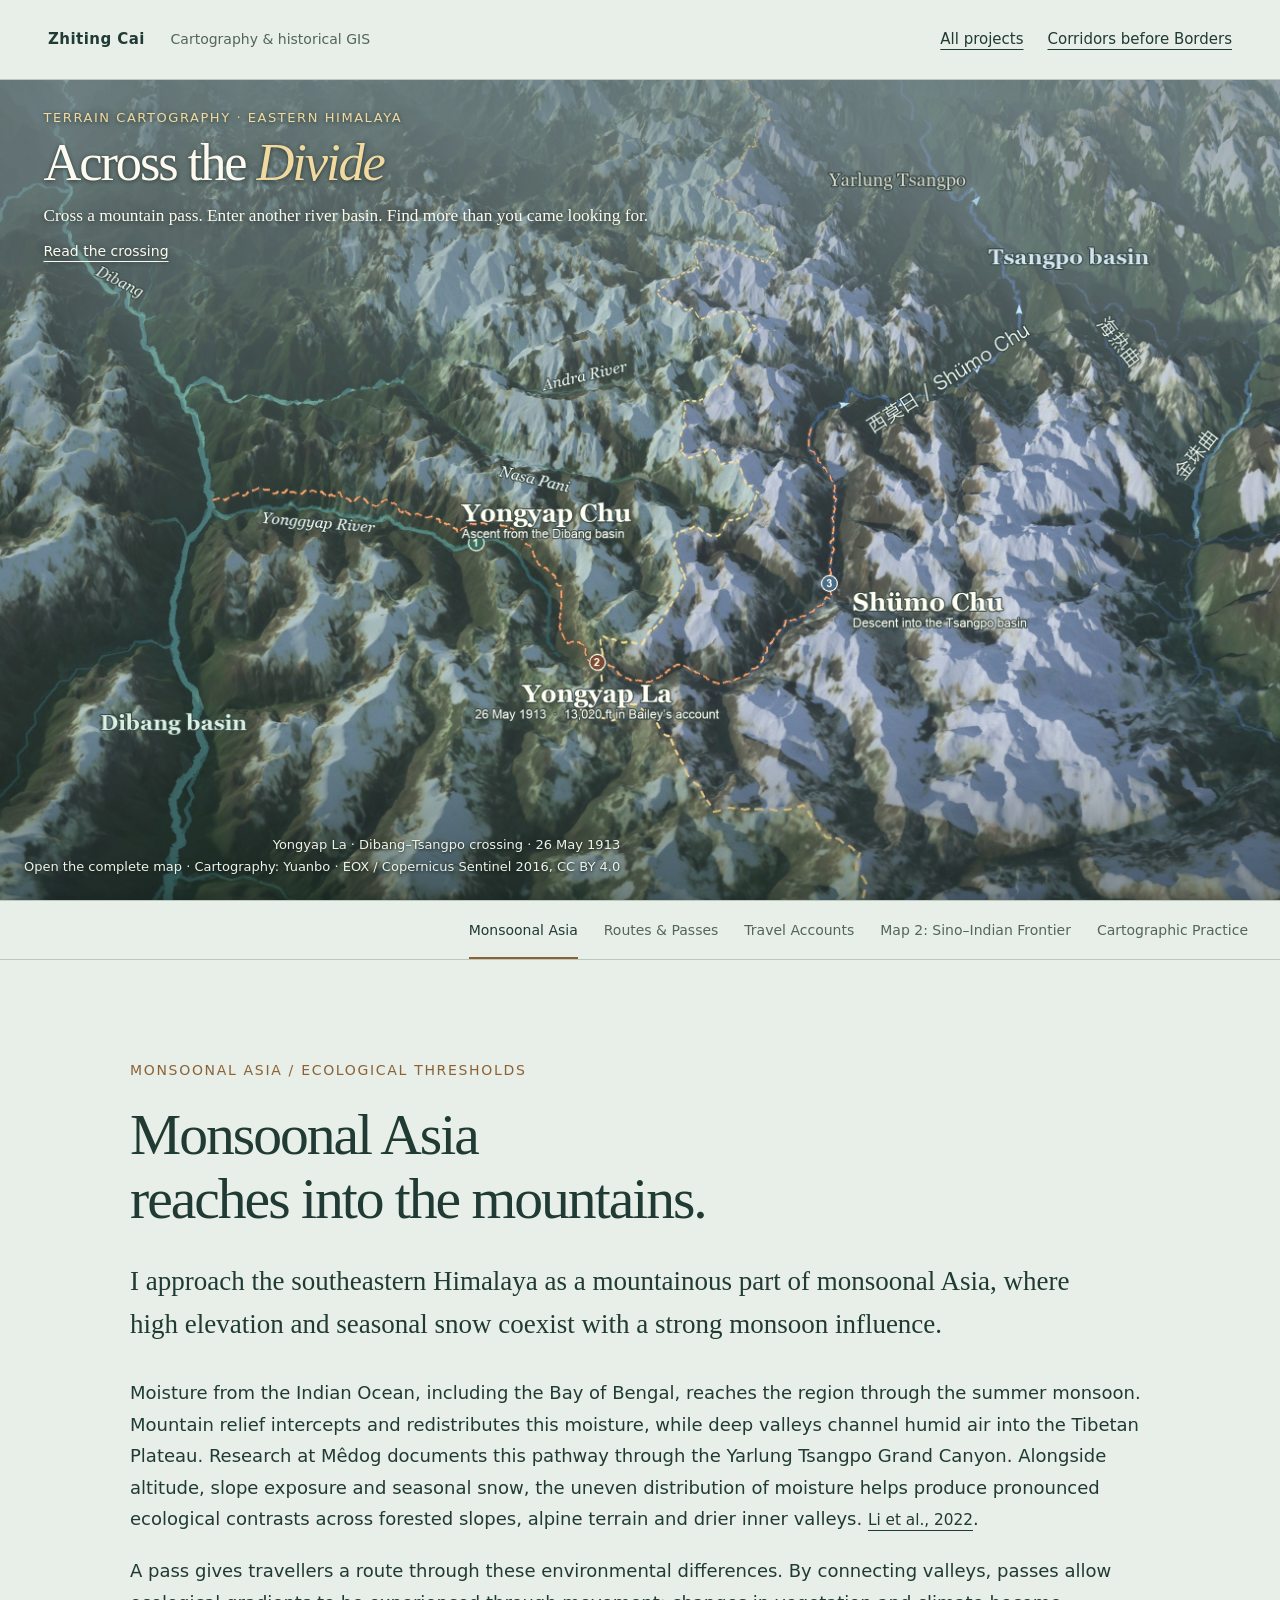
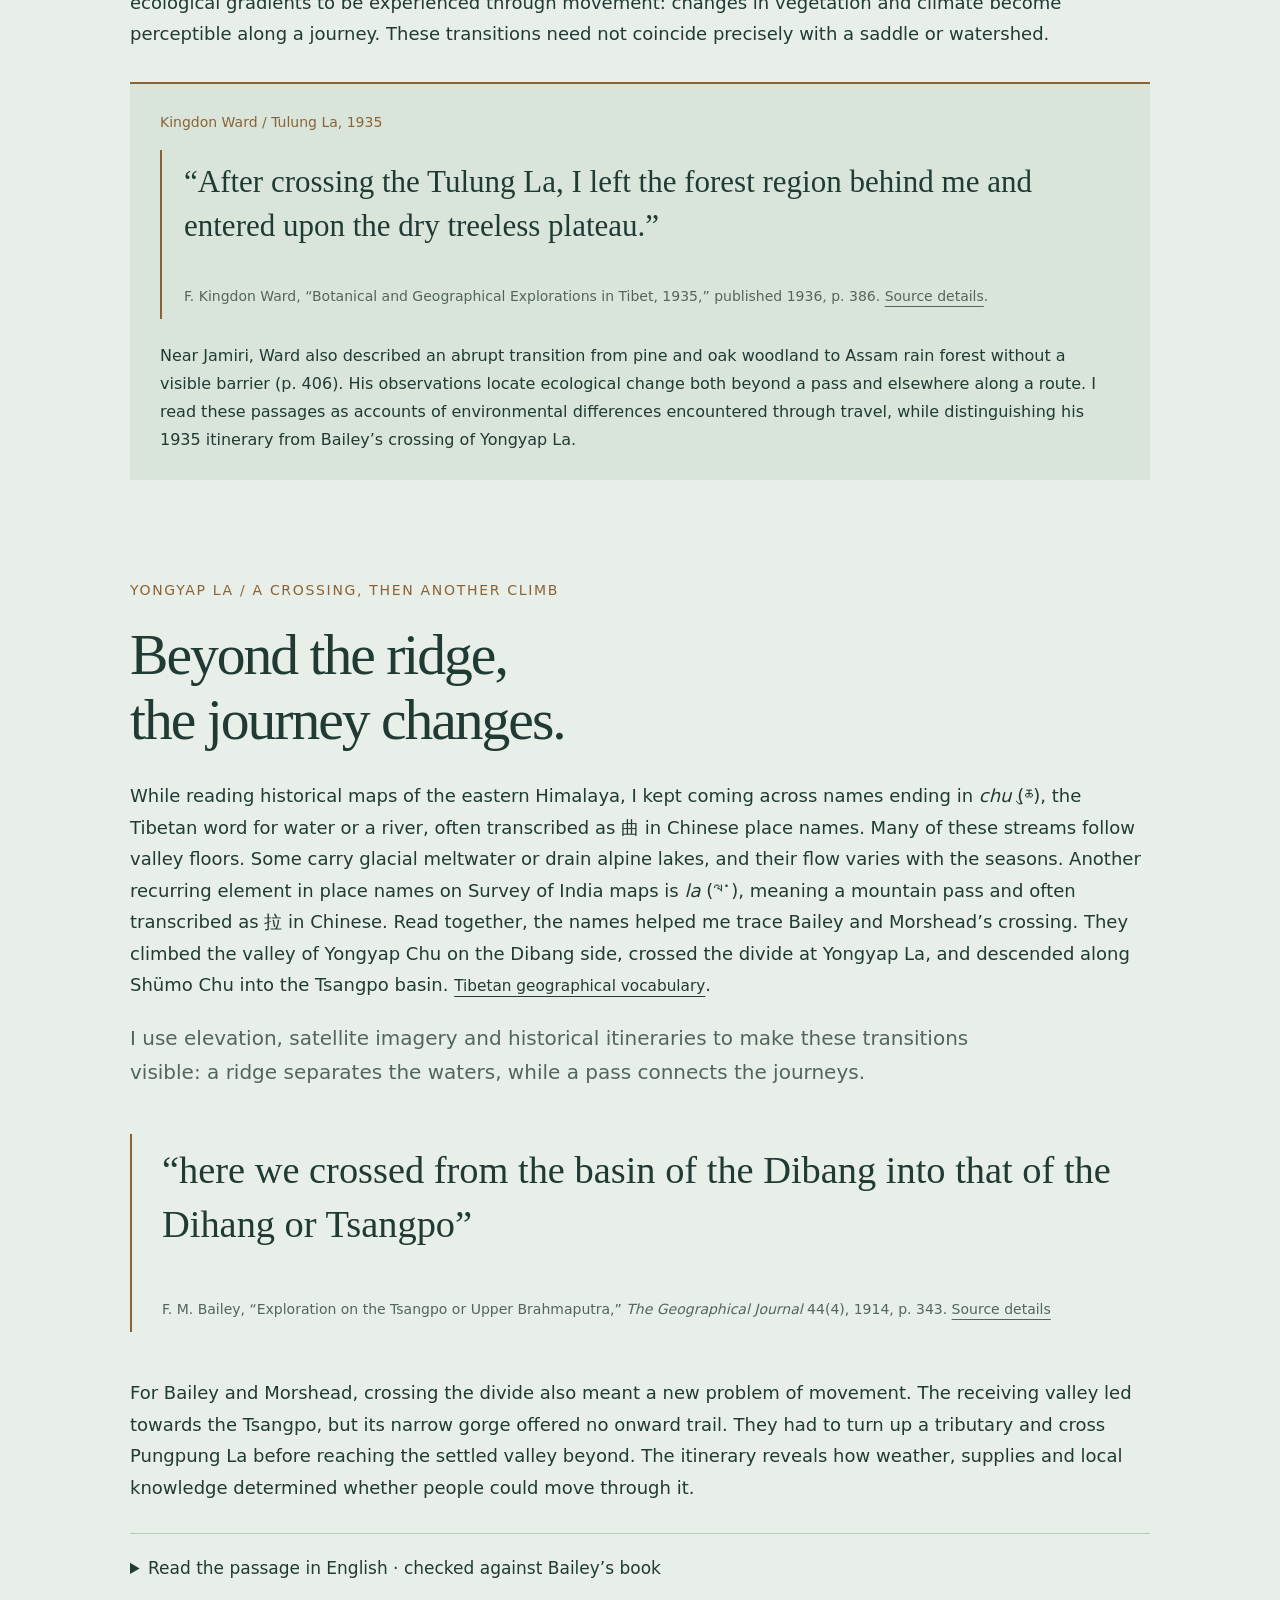
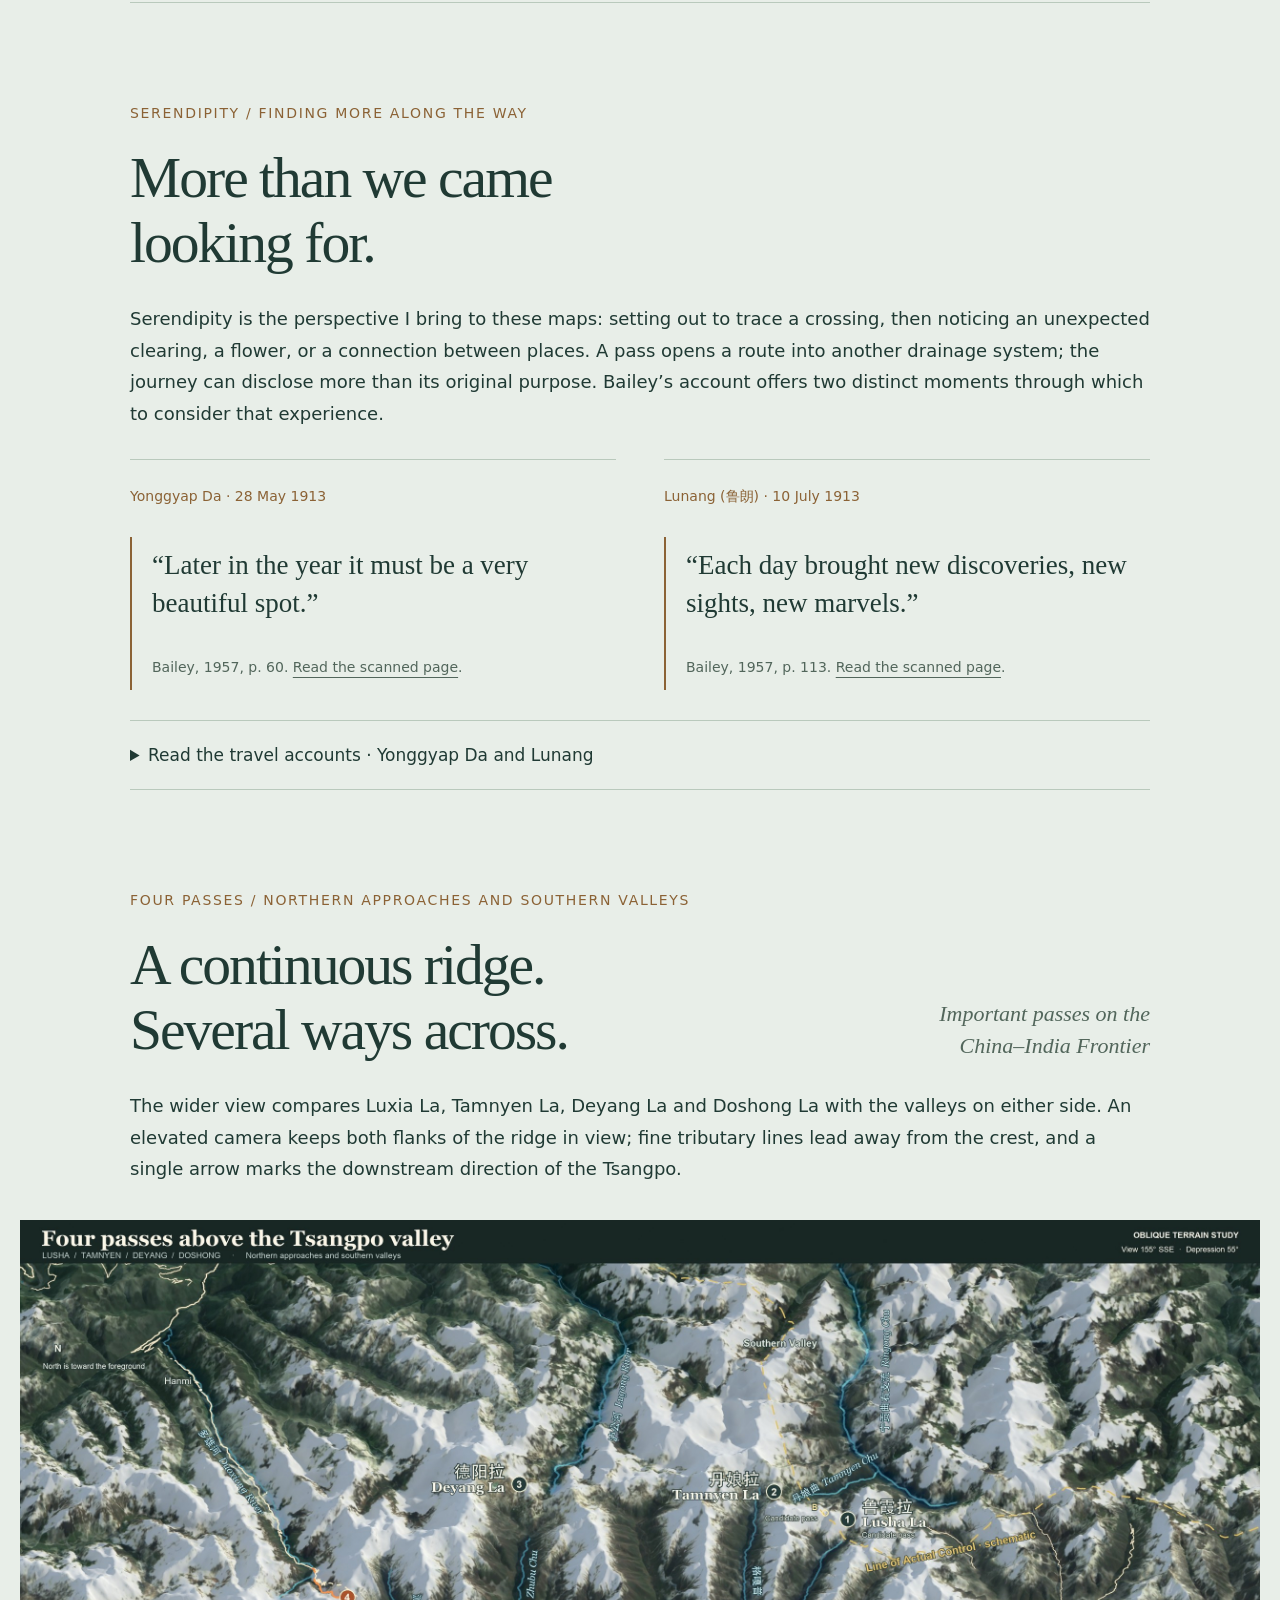
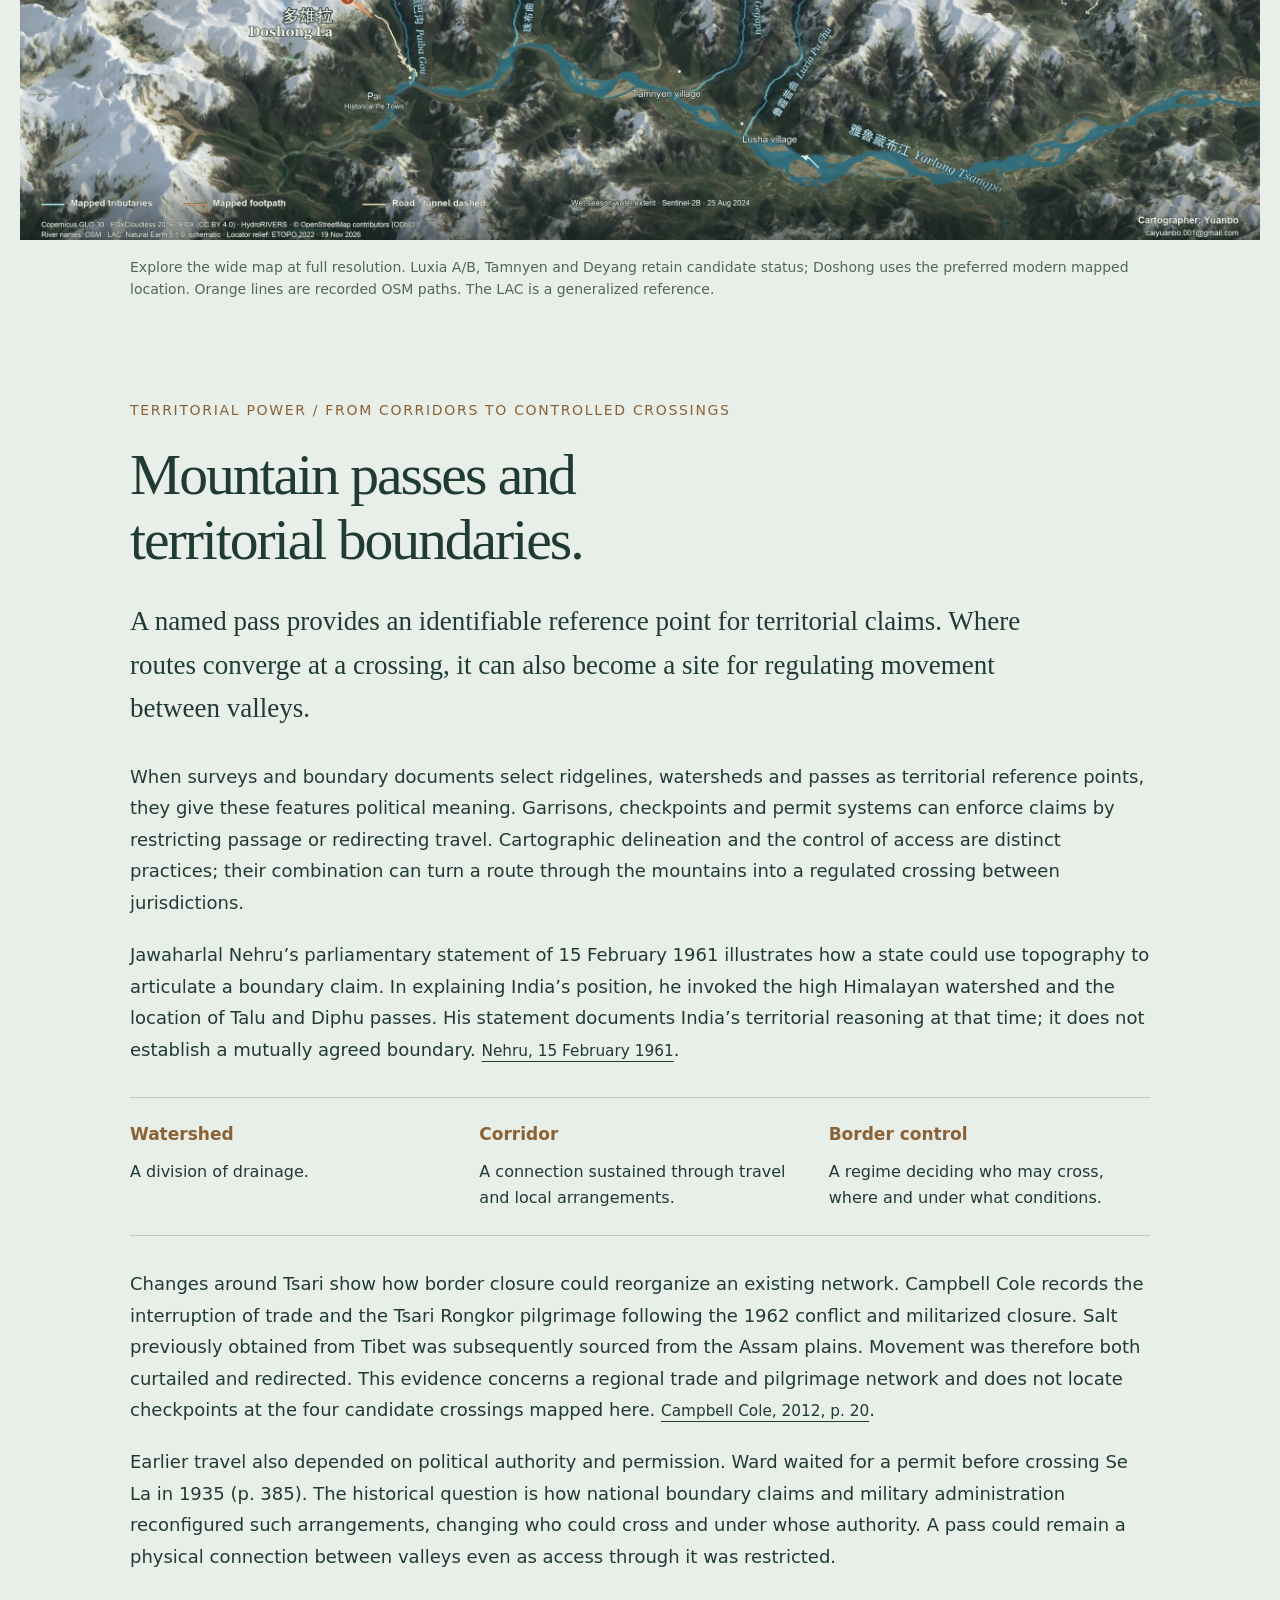
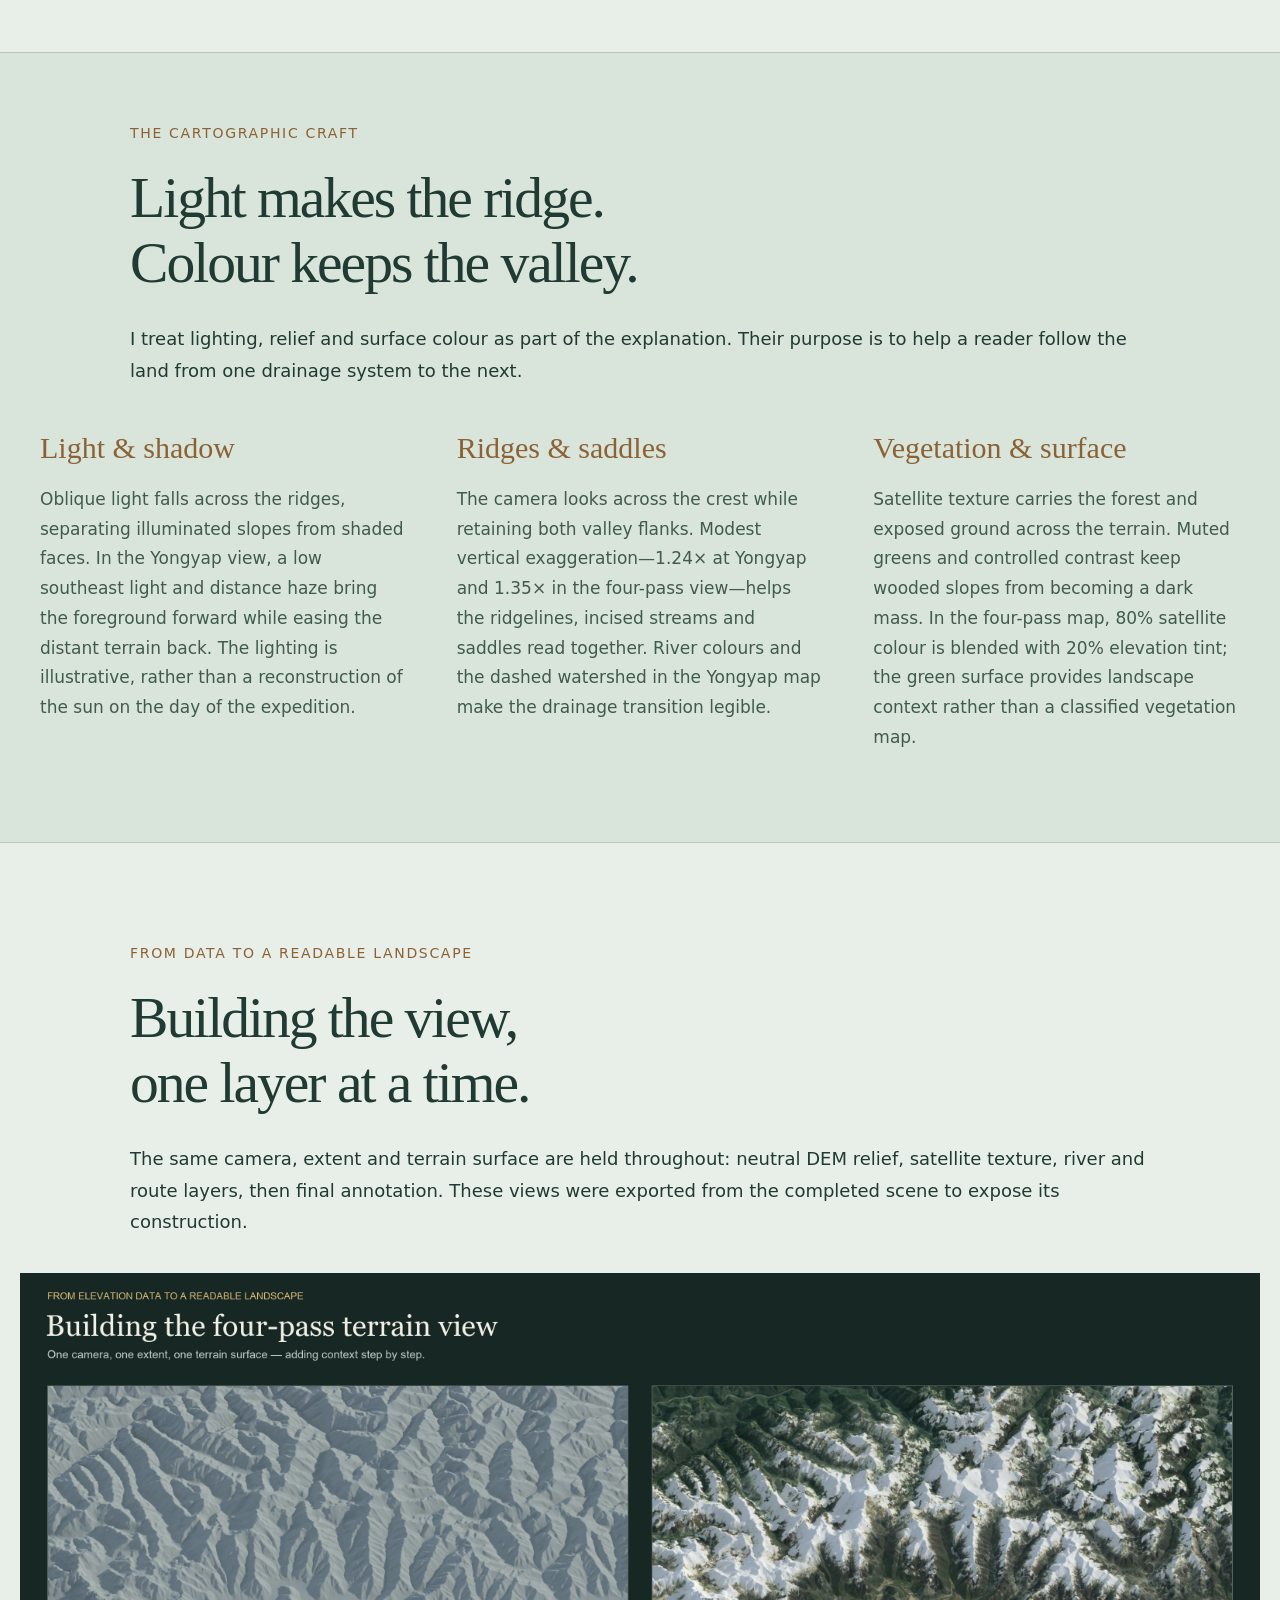
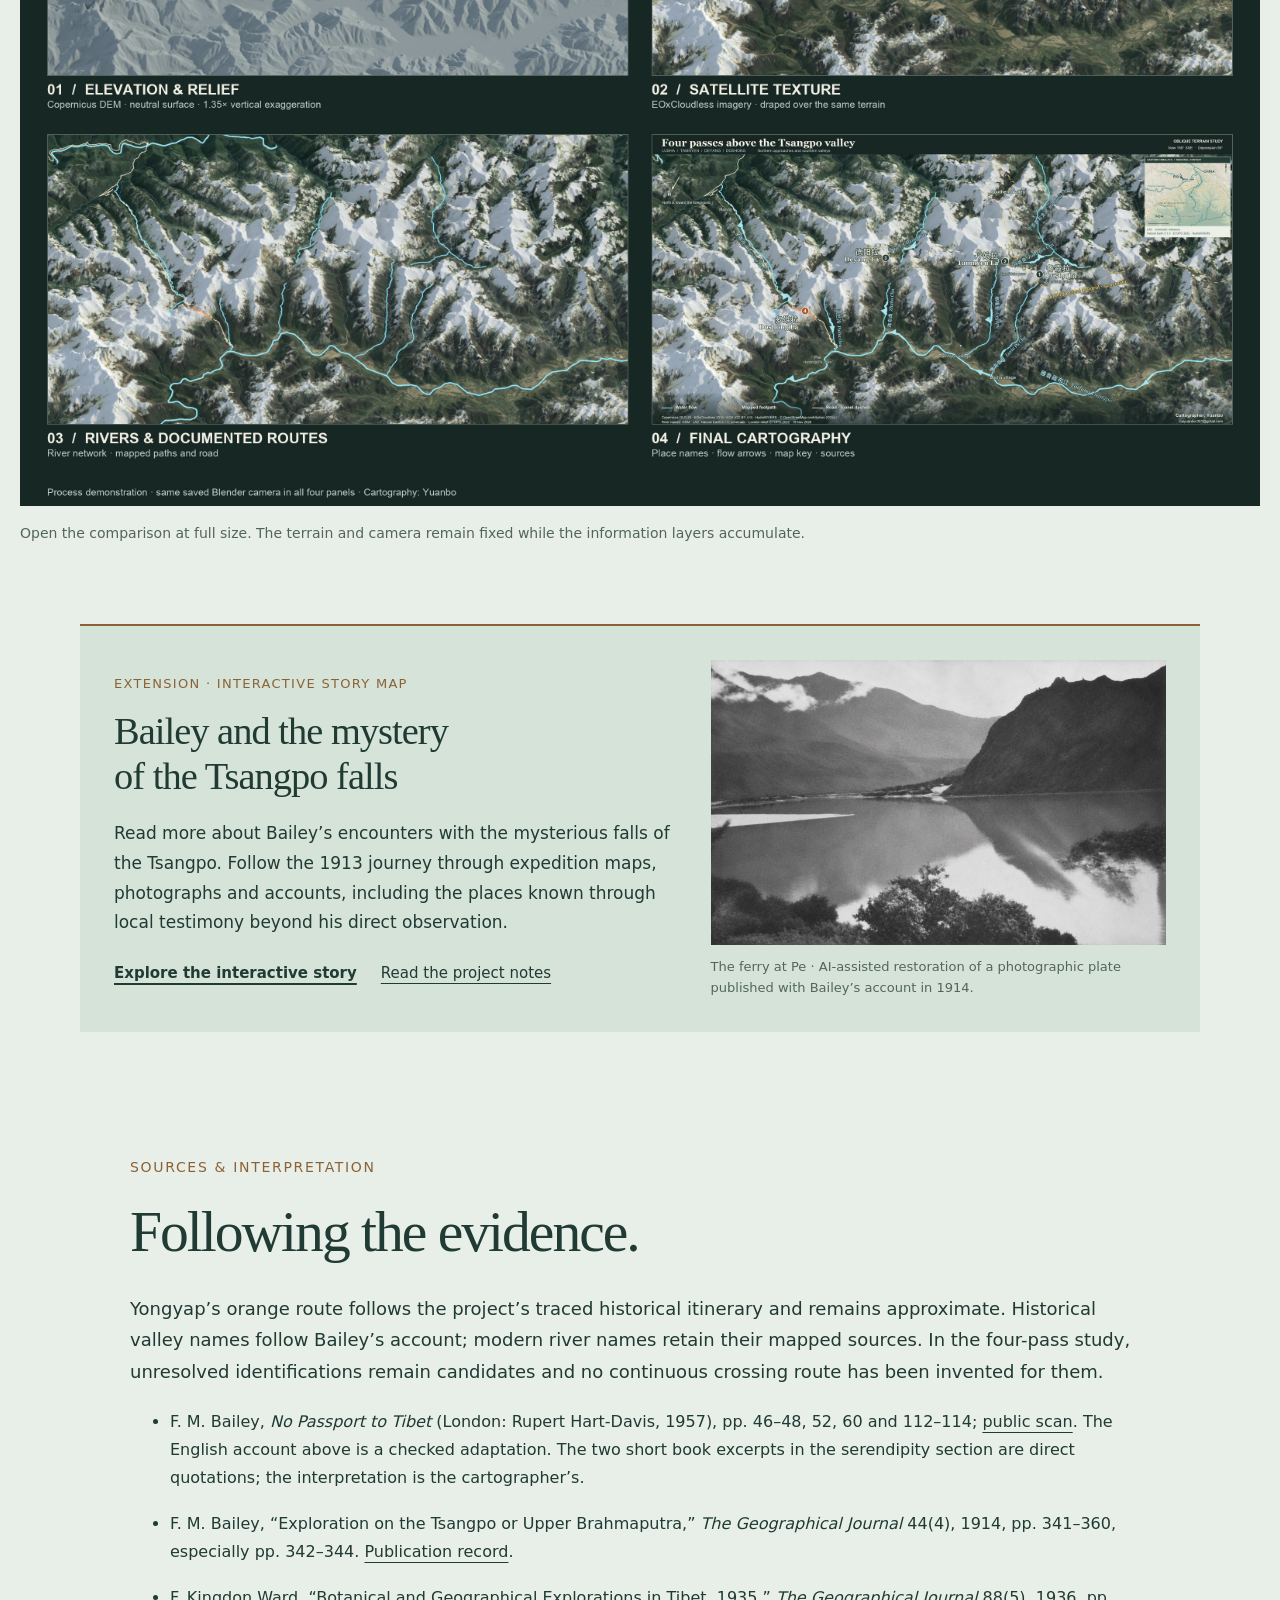
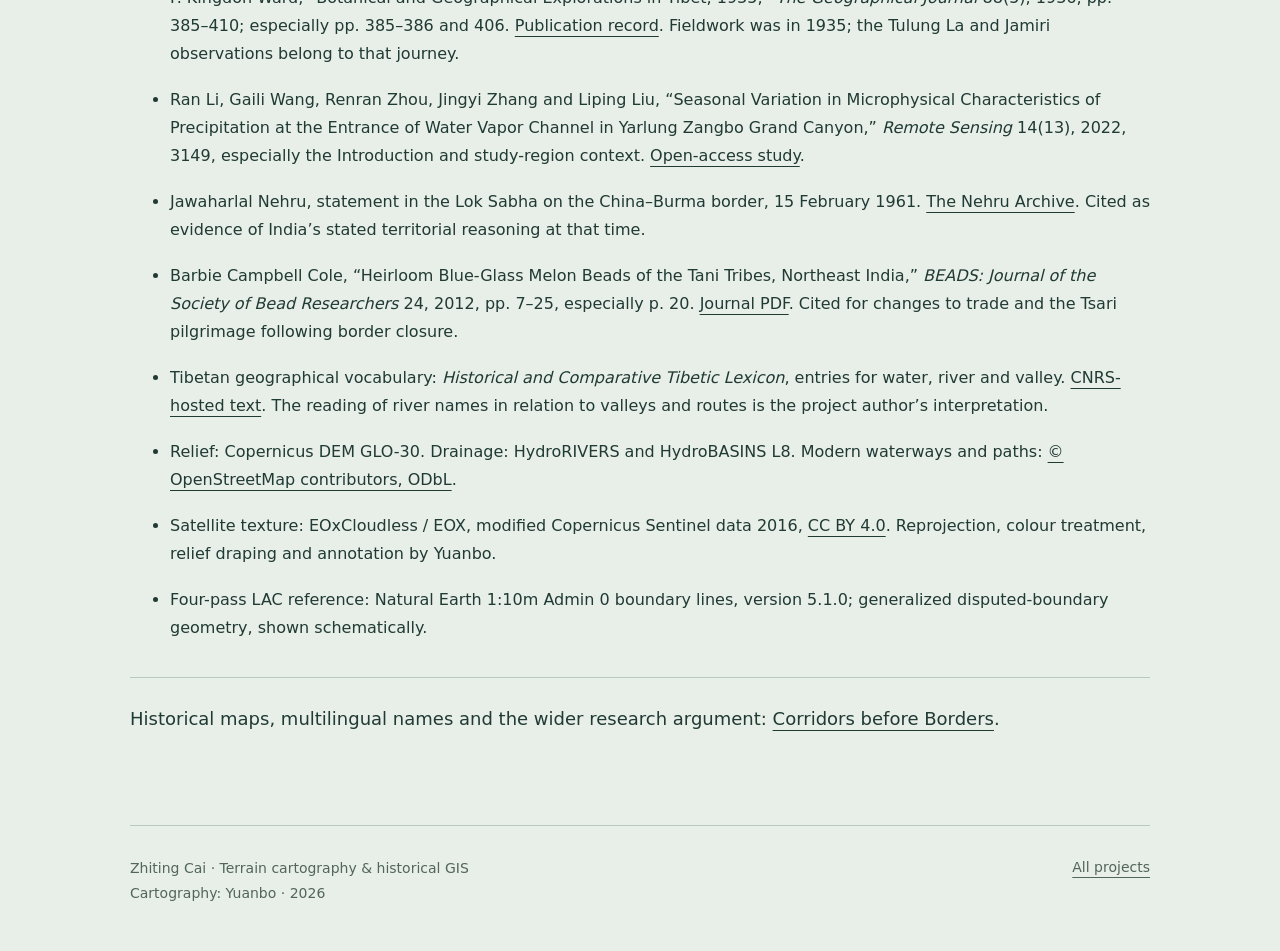
==== commit 3e809b8f: "Trace the Yongyap crossing through Tibetan river and pass names" ====
--- a/across-the-divide.html
+++ b/across-the-divide.html
@@ -6,7 +6,7 @@
 <section class="divide-hero"><div class="hero-copy"><p class="eyebrow">Terrain cartography · Eastern Himalaya</p><h1>Across the <em>Divide</em></h1><p class="hero-premise">Cross a mountain pass. Enter another river basin. Find more than you came looking for.</p><a class="section-link" href="#yongyap">Read the crossing</a></div><figure><a href="assets/divide/yongyap-la-full.png?v=20261121-final" data-lightbox data-caption="Yongyap La: A Pass between the Dibang and Tsangpo Basins. Route digitized from the georeferenced 1913 route map (published 1914); local stream colours distinguish drainage toward the Dibang and the Tsangpo. Relief: 1.24×."><img src="assets/divide/yongyap-la.jpg?v=20261121-final" width="2600" height="2112" fetchpriority="high" alt="Yongyap La in an oblique satellite-textured terrain view, with an orange historical route crossing a ridge between turquoise Dibang tributaries and blue Tsangpo tributaries."></a><figcaption>Yongyap La · Dibang–Tsangpo crossing · 26 May 1913<br>Open the complete map · Cartography: Yuanbo · EOX / Copernicus Sentinel 2016, CC BY 4.0</figcaption></figure></section>
 <nav class="divide-index" aria-label="On this page"><details open><summary>On this page</summary><ol><li><a href="#monsoonal-asia">Monsoonal Asia</a></li><li><a href="#yongyap">Routes &amp; Passes</a></li><li><a href="#serendipity">Travel Accounts</a></li><li><a href="#four-passes">Map 2: Sino–Indian Frontier</a></li><li><a href="#craft">Cartographic Practice</a></li></ol></details></nav>
 <section id="monsoonal-asia" class="reading section-space argument-section"><p class="eyebrow">Monsoonal Asia / ecological thresholds</p><h2>Monsoonal Asia <br>reaches into the mountains.</h2><p class="argument-lead">I approach the southeastern Himalaya as a mountainous part of monsoonal Asia, where high elevation and seasonal snow coexist with a strong monsoon influence.</p><p>Moisture from the Indian Ocean, including the Bay of Bengal, reaches the region through the summer monsoon. Mountain relief intercepts and redistributes this moisture, while deep valleys channel humid air into the Tibetan Plateau. Research at Mêdog documents this pathway through the Yarlung Tsangpo Grand Canyon. Alongside altitude, slope exposure and seasonal snow, the uneven distribution of moisture helps produce pronounced ecological contrasts across forested slopes, alpine terrain and drier inner valleys. <a class="source-inline" href="#lit-monsoon">Li et al., 2022</a>.</p><p>A pass gives travellers a route through these environmental differences. By connecting valleys, passes allow ecological gradients to be experienced through movement: changes in vegetation and climate become perceptible along a journey. These transitions need not coincide precisely with a saddle or watershed.</p><div class="ward-evidence"><p class="evidence-heading">Kingdon Ward / Tulung La, 1935</p><blockquote><p>“After crossing the Tulung La, I left the forest region behind me and entered upon the dry treeless plateau.”</p><cite>F. Kingdon Ward, “Botanical and Geographical Explorations in Tibet, 1935,” published 1936, p. 386. <a href="#lit-ward1936">Source details</a>.</cite></blockquote><p>Near Jamiri, Ward also described an abrupt transition from pine and oak woodland to Assam rain forest without a visible barrier (p. 406). His observations locate ecological change both beyond a pass and elsewhere along a route. I read these passages as accounts of environmental differences encountered through travel, while distinguishing his 1935 itinerary from Bailey’s crossing of Yongyap La.</p></div></section>
-<section id="yongyap" class="reading section-space"><p class="eyebrow">Yongyap La / a crossing, then another climb</p><h2>Beyond the ridge,<br>the journey changes.</h2><p>While reading historical maps of the eastern Himalaya, I kept coming across names ending in <i>chu</i> (<span lang="bo">ཆུ</span> in Tibetan, often transcribed as <span lang="zh">曲</span> in Chinese), a Tibetan word for water or a river. On these maps, the names often mark streams that run along valley floors. Some carry meltwater from glaciers or drain high alpine lakes, and their flow varies with the seasons. Following these names from one valley to the next helped me trace the routes travellers took through the mountains. <a class="source-inline" href="#lit-chu">Tibetan geographical vocabulary</a>.</p><p class="hero-deck">I use elevation, satellite imagery and historical itineraries to make these transitions visible: a ridge separates the waters, while a pass connects the journeys.</p><blockquote><p>“here we crossed from the basin of the Dibang into that of the Dihang or Tsangpo”</p><cite>F. M. Bailey, “Exploration on the Tsangpo or Upper Brahmaputra,” <i>The Geographical Journal</i> 44(4), 1914, p. 343. <a href="#sources">Source details</a></cite></blockquote>
+<section id="yongyap" class="reading section-space"><p class="eyebrow">Yongyap La / a crossing, then another climb</p><h2>Beyond the ridge,<br>the journey changes.</h2><p>While reading historical maps of the eastern Himalaya, I kept coming across names ending in <i>chu</i> (<span lang="bo">ཆུ</span>), the Tibetan word for water or a river, often transcribed as <span lang="zh">曲</span> in Chinese place names. Many of these streams follow valley floors. Some carry glacial meltwater or drain alpine lakes, and their flow varies with the seasons. Another recurring element in place names on Survey of India maps is <i>la</i> (<span lang="bo">ལ་</span>), meaning a mountain pass and often transcribed as <span lang="zh">拉</span> in Chinese. Read together, the names helped me trace Bailey and Morshead’s crossing. They climbed the valley of Yongyap Chu on the Dibang side, crossed the divide at Yongyap La, and descended along Shümo Chu into the Tsangpo basin. <a class="source-inline" href="#lit-chu">Tibetan geographical vocabulary</a>.</p><p class="hero-deck">I use elevation, satellite imagery and historical itineraries to make these transitions visible: a ridge separates the waters, while a pass connects the journeys.</p><blockquote><p>“here we crossed from the basin of the Dibang into that of the Dihang or Tsangpo”</p><cite>F. M. Bailey, “Exploration on the Tsangpo or Upper Brahmaputra,” <i>The Geographical Journal</i> 44(4), 1914, p. 343. <a href="#sources">Source details</a></cite></blockquote>
 <p>For Bailey and Morshead, crossing the divide also meant a new problem of movement. The receiving valley led towards the Tsangpo, but its narrow gorge offered no onward trail. They had to turn up a tributary and cross Pungpung La before reaching the settled valley beyond. The itinerary reveals how weather, supplies and local knowledge determined whether people could move through it.</p>
 <details class="translated-account"><summary>Read the passage in English · checked against Bailey’s book</summary><div><p class="account-label">English adaptation of the supplied Chinese account, checked against <i>No Passport to Tibet</i> (1957), pp. 46–48 and 52. This is a paraphrase, with the departure date corrected from the original.</p>
 <p>Gyamtso suggested consulting the astrologers about the route. They favoured the Yonggyap valley, which Bailey had also come to prefer after a thaw made the Andra route impassable. The next question was when to travel. Yonggyap La was normally free of snow only in July, August and September, yet the party could not afford to wait for months: food was limited, and an order recalling them might arrive.</p>
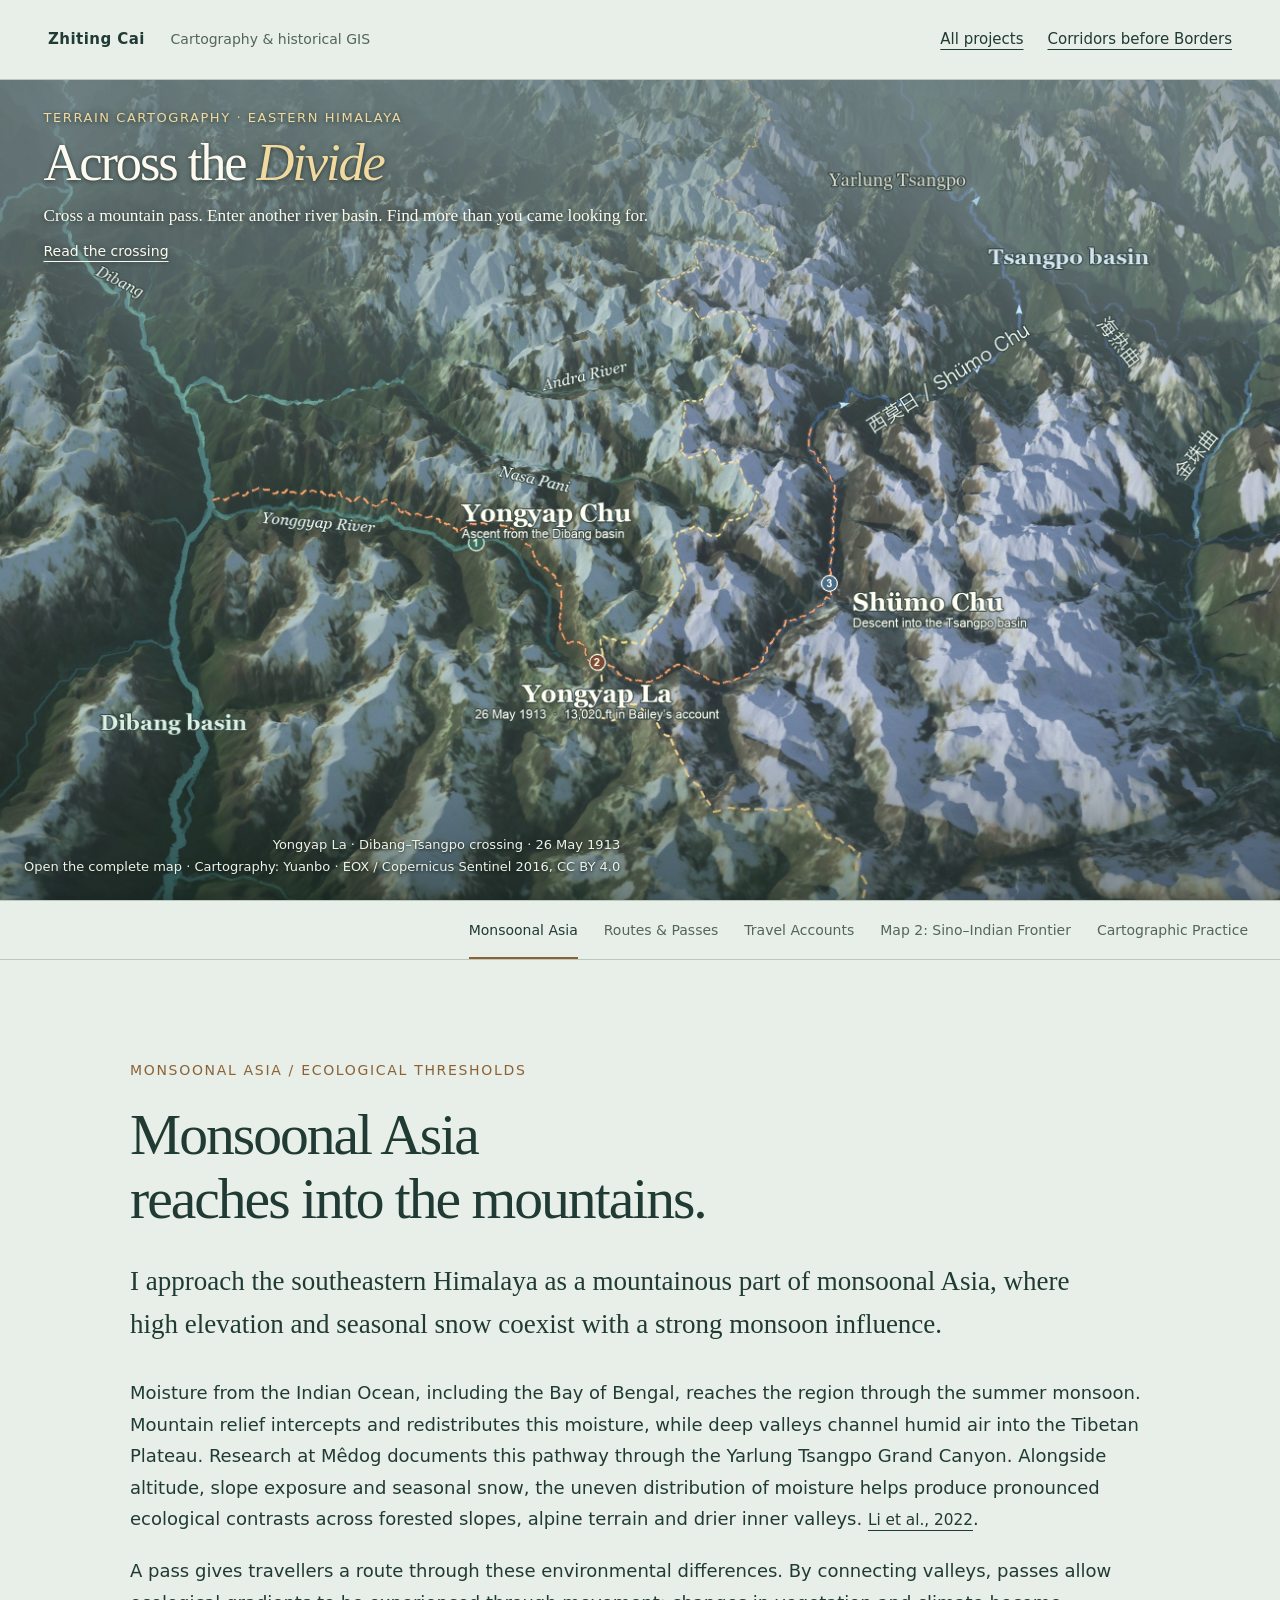
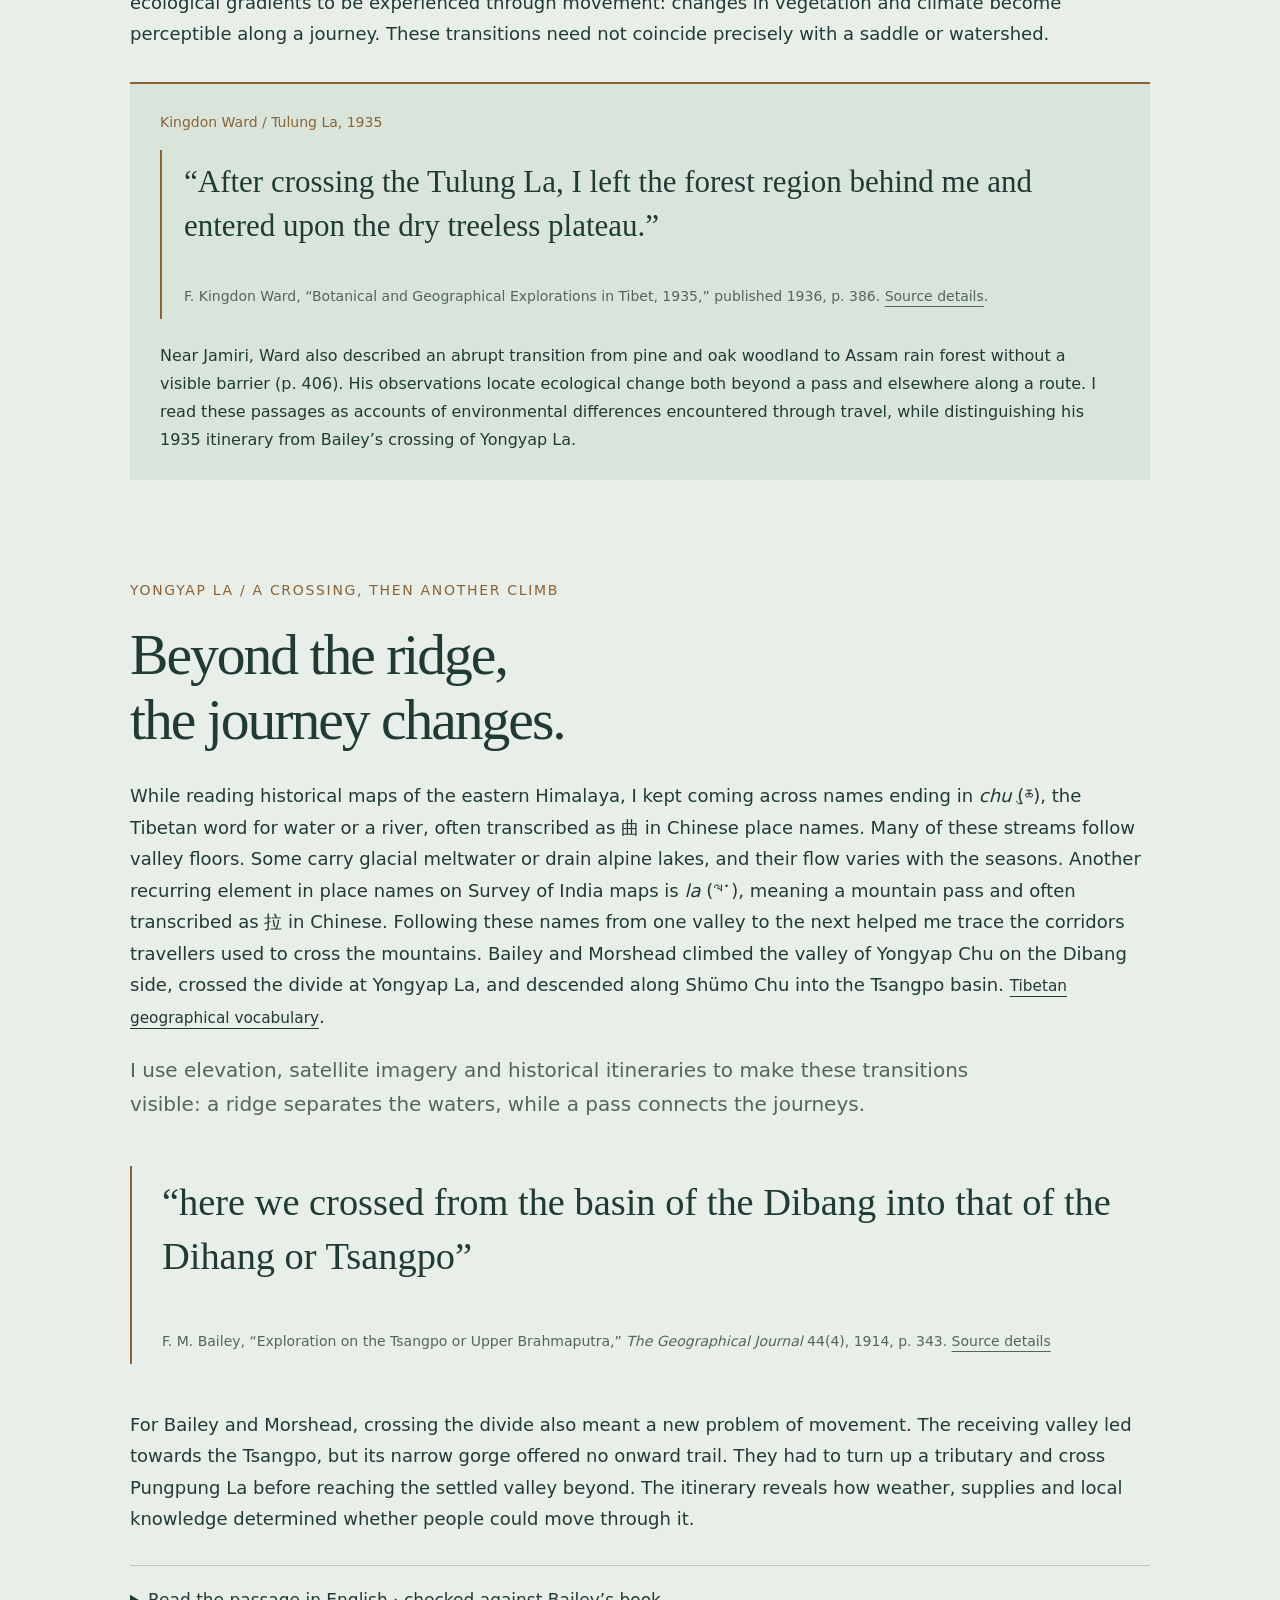
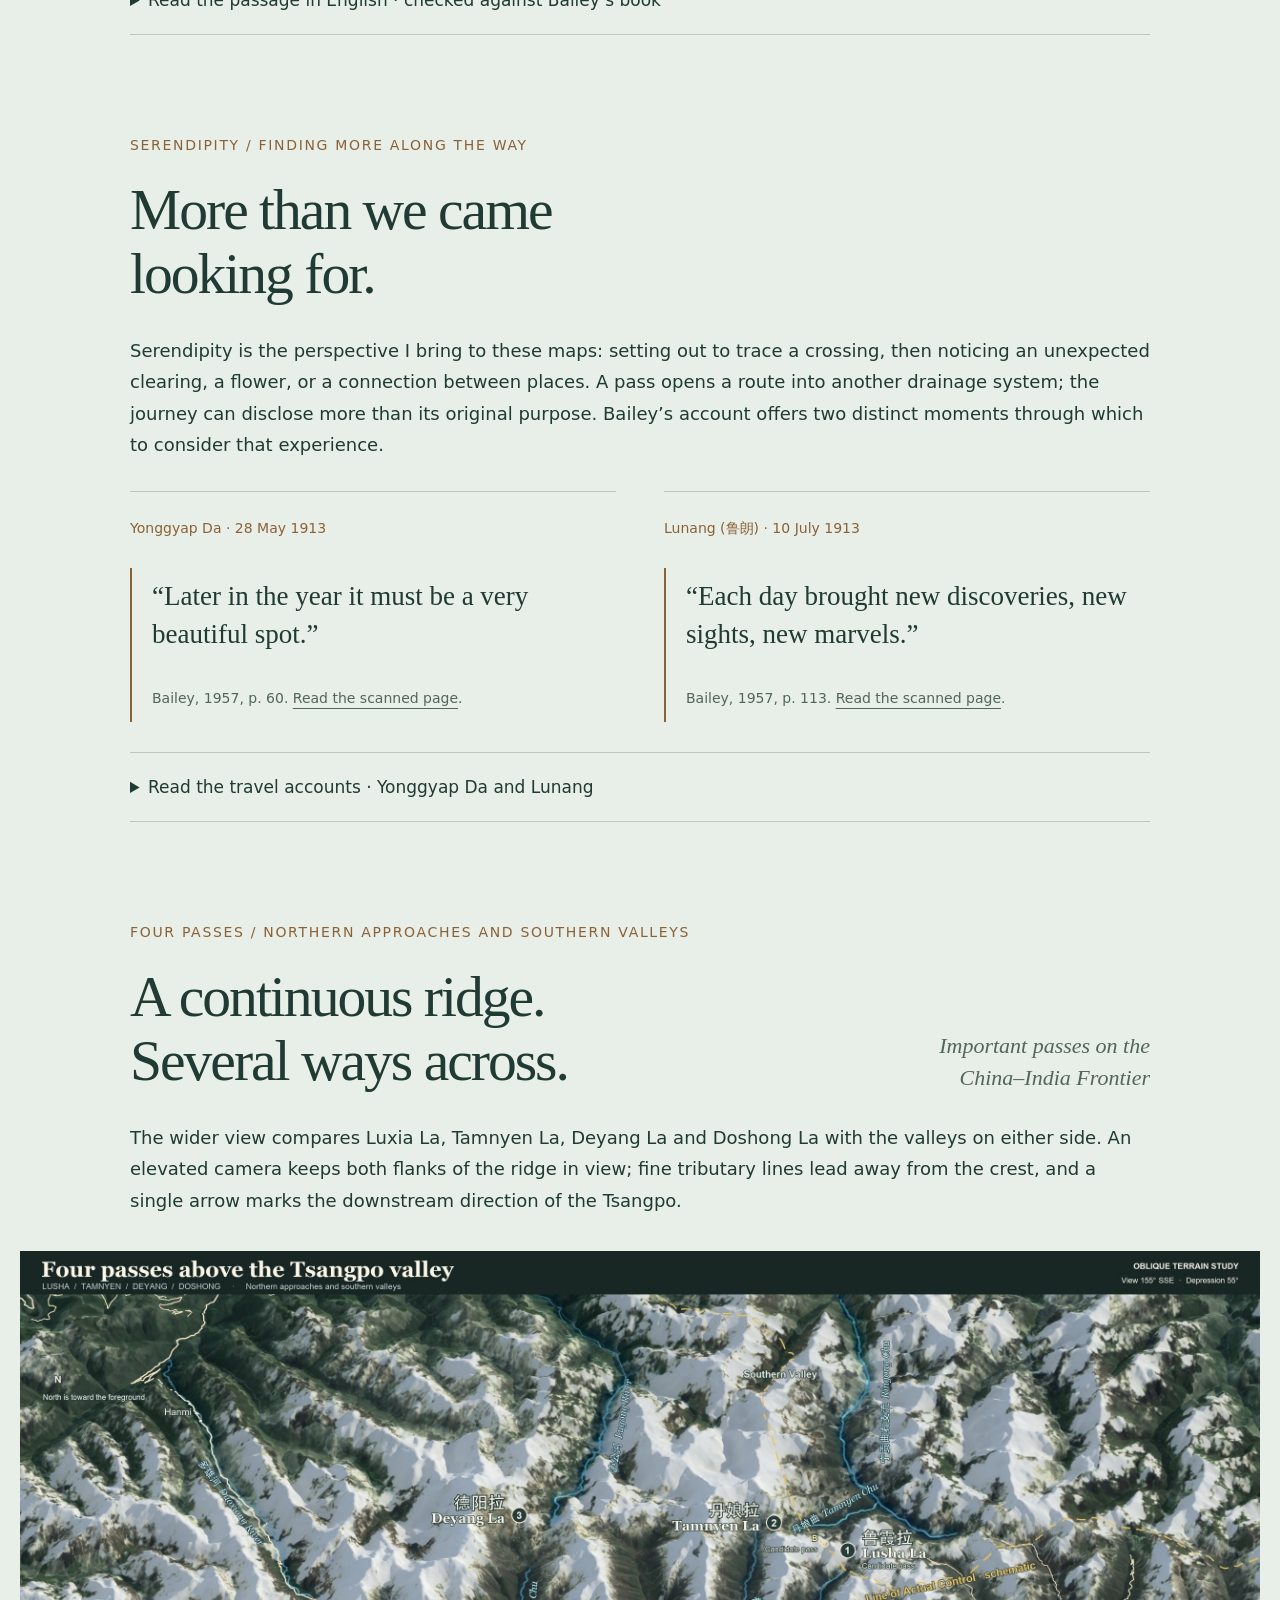
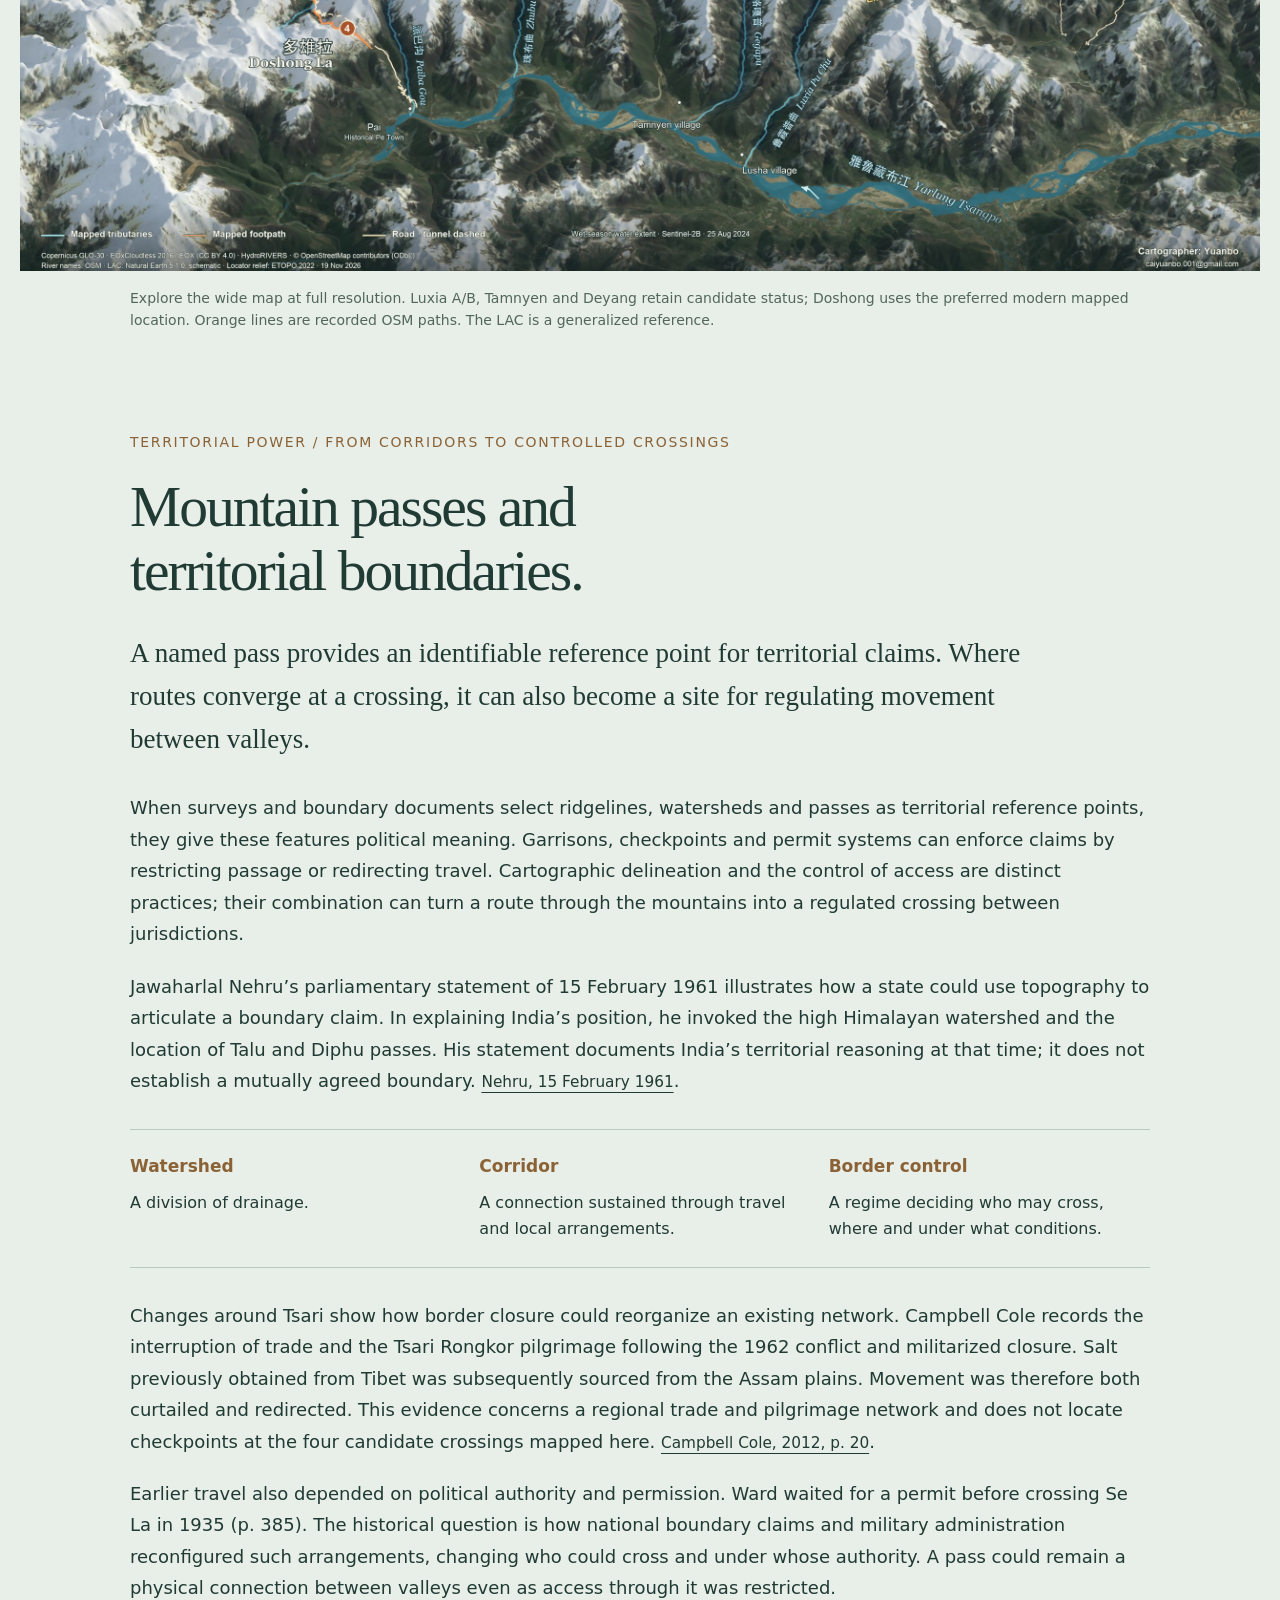
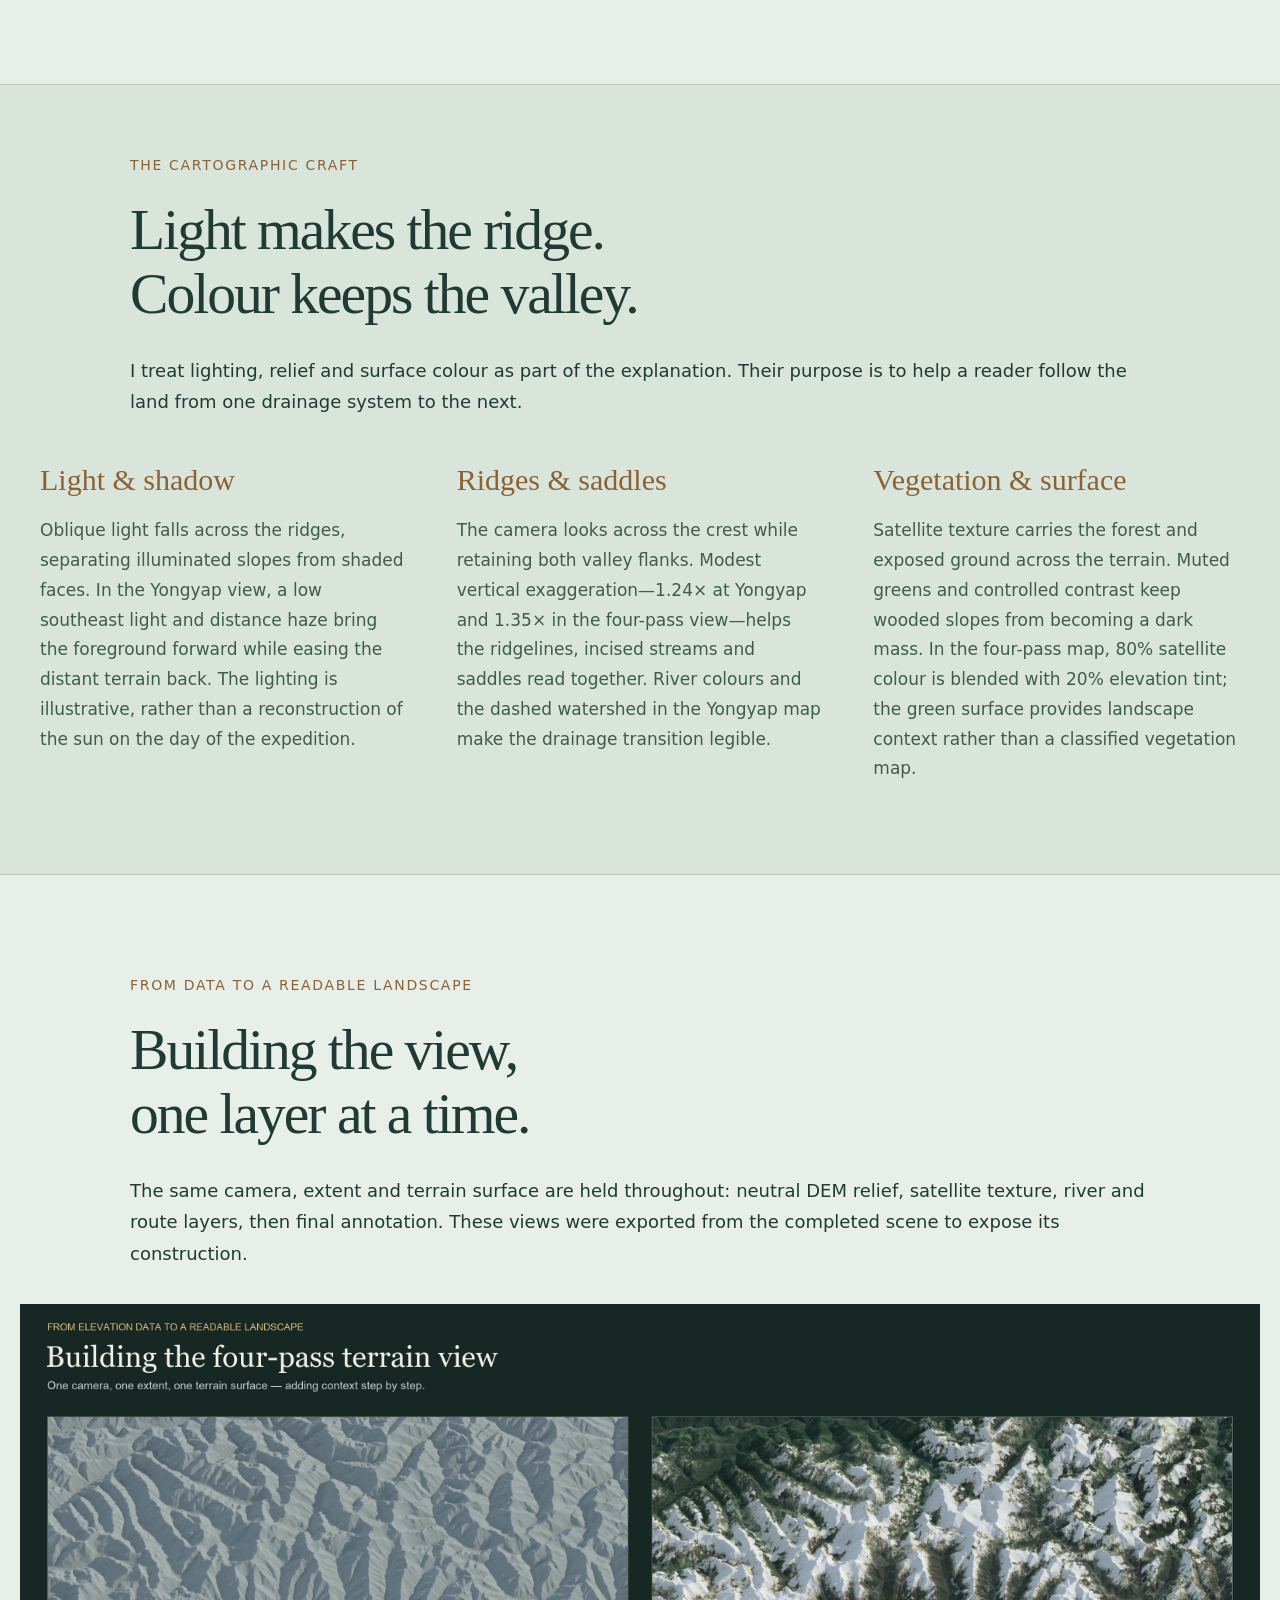
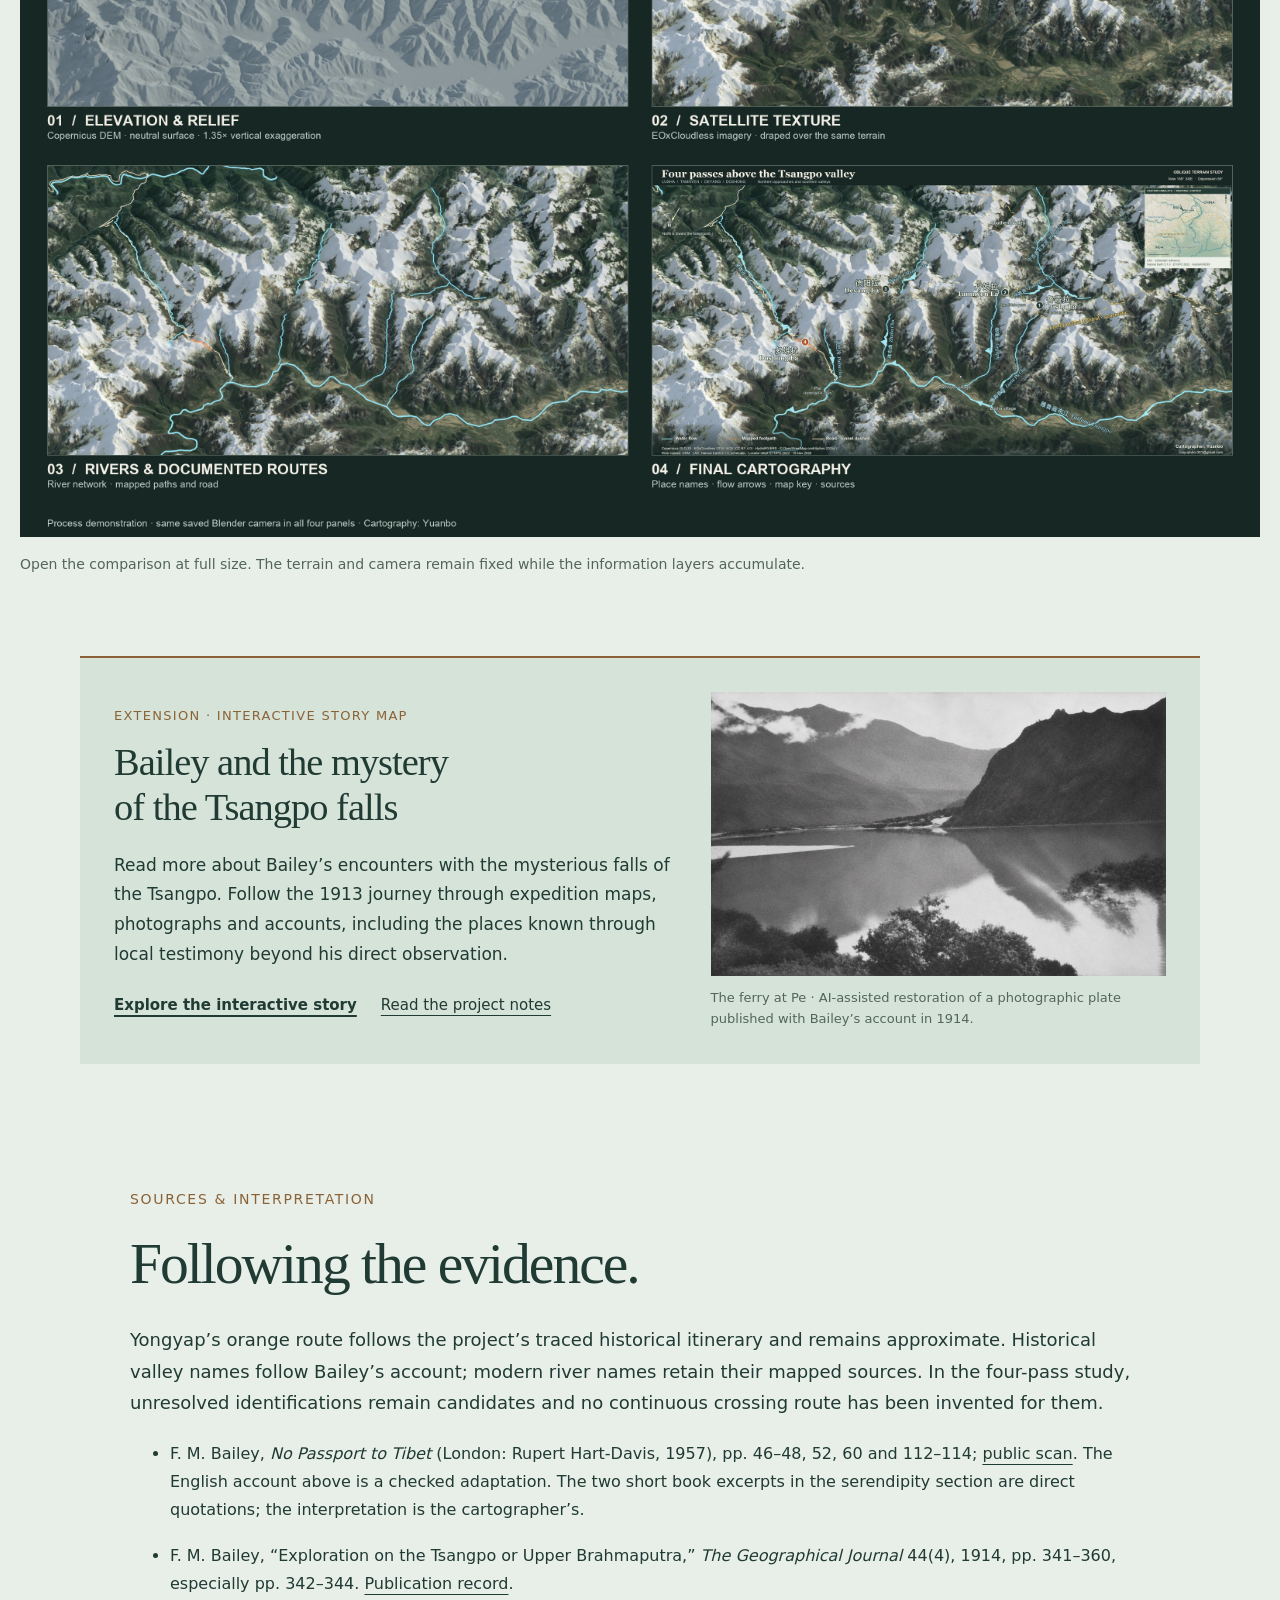
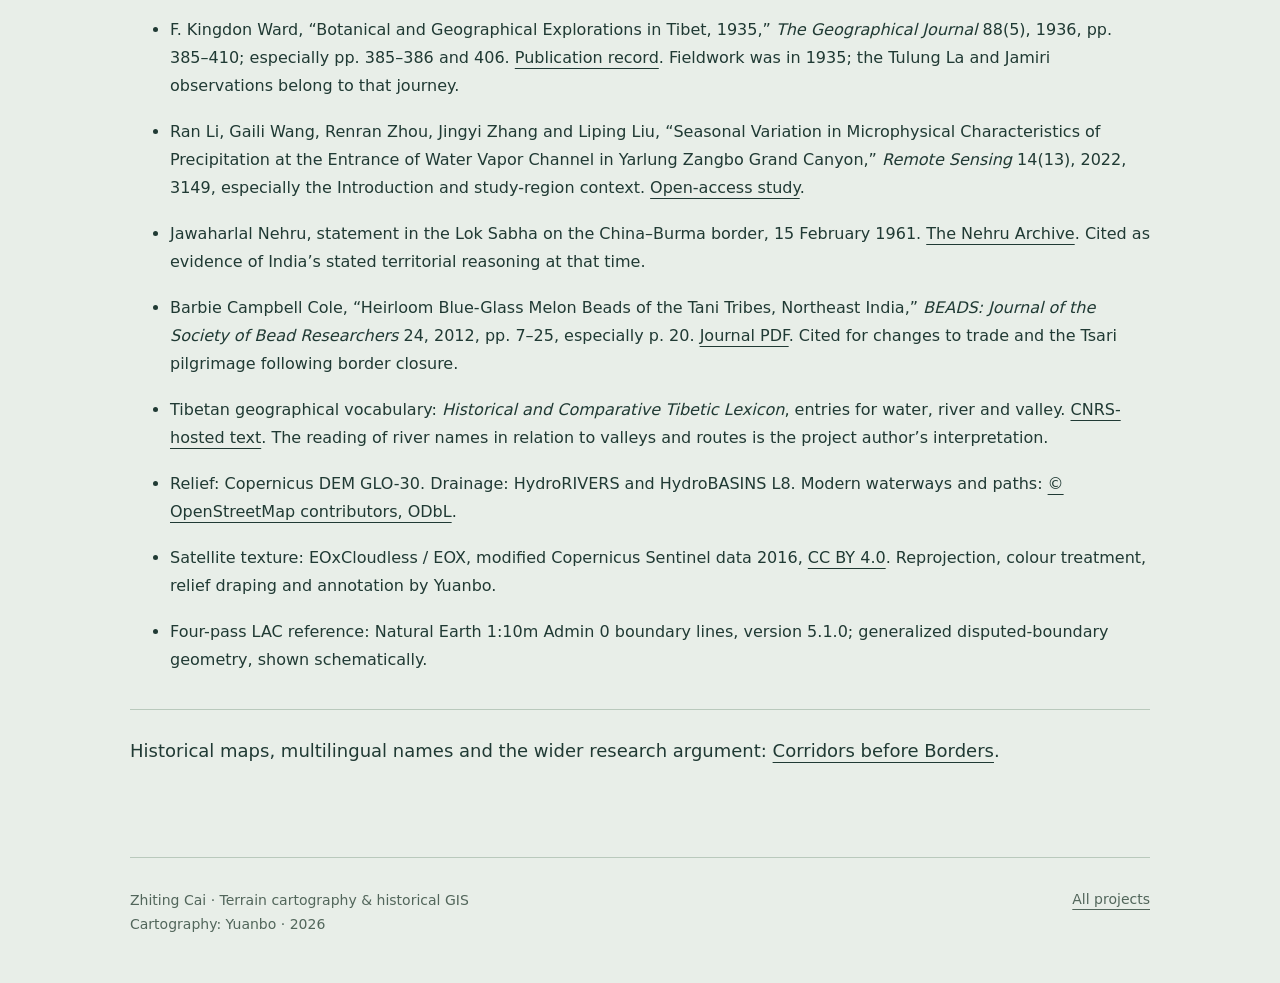
==== commit faa98474: "Connect mapped names to mountain travel corridors" ====
--- a/across-the-divide.html
+++ b/across-the-divide.html
@@ -6,7 +6,7 @@
 <section class="divide-hero"><div class="hero-copy"><p class="eyebrow">Terrain cartography · Eastern Himalaya</p><h1>Across the <em>Divide</em></h1><p class="hero-premise">Cross a mountain pass. Enter another river basin. Find more than you came looking for.</p><a class="section-link" href="#yongyap">Read the crossing</a></div><figure><a href="assets/divide/yongyap-la-full.png?v=20261121-final" data-lightbox data-caption="Yongyap La: A Pass between the Dibang and Tsangpo Basins. Route digitized from the georeferenced 1913 route map (published 1914); local stream colours distinguish drainage toward the Dibang and the Tsangpo. Relief: 1.24×."><img src="assets/divide/yongyap-la.jpg?v=20261121-final" width="2600" height="2112" fetchpriority="high" alt="Yongyap La in an oblique satellite-textured terrain view, with an orange historical route crossing a ridge between turquoise Dibang tributaries and blue Tsangpo tributaries."></a><figcaption>Yongyap La · Dibang–Tsangpo crossing · 26 May 1913<br>Open the complete map · Cartography: Yuanbo · EOX / Copernicus Sentinel 2016, CC BY 4.0</figcaption></figure></section>
 <nav class="divide-index" aria-label="On this page"><details open><summary>On this page</summary><ol><li><a href="#monsoonal-asia">Monsoonal Asia</a></li><li><a href="#yongyap">Routes &amp; Passes</a></li><li><a href="#serendipity">Travel Accounts</a></li><li><a href="#four-passes">Map 2: Sino–Indian Frontier</a></li><li><a href="#craft">Cartographic Practice</a></li></ol></details></nav>
 <section id="monsoonal-asia" class="reading section-space argument-section"><p class="eyebrow">Monsoonal Asia / ecological thresholds</p><h2>Monsoonal Asia <br>reaches into the mountains.</h2><p class="argument-lead">I approach the southeastern Himalaya as a mountainous part of monsoonal Asia, where high elevation and seasonal snow coexist with a strong monsoon influence.</p><p>Moisture from the Indian Ocean, including the Bay of Bengal, reaches the region through the summer monsoon. Mountain relief intercepts and redistributes this moisture, while deep valleys channel humid air into the Tibetan Plateau. Research at Mêdog documents this pathway through the Yarlung Tsangpo Grand Canyon. Alongside altitude, slope exposure and seasonal snow, the uneven distribution of moisture helps produce pronounced ecological contrasts across forested slopes, alpine terrain and drier inner valleys. <a class="source-inline" href="#lit-monsoon">Li et al., 2022</a>.</p><p>A pass gives travellers a route through these environmental differences. By connecting valleys, passes allow ecological gradients to be experienced through movement: changes in vegetation and climate become perceptible along a journey. These transitions need not coincide precisely with a saddle or watershed.</p><div class="ward-evidence"><p class="evidence-heading">Kingdon Ward / Tulung La, 1935</p><blockquote><p>“After crossing the Tulung La, I left the forest region behind me and entered upon the dry treeless plateau.”</p><cite>F. Kingdon Ward, “Botanical and Geographical Explorations in Tibet, 1935,” published 1936, p. 386. <a href="#lit-ward1936">Source details</a>.</cite></blockquote><p>Near Jamiri, Ward also described an abrupt transition from pine and oak woodland to Assam rain forest without a visible barrier (p. 406). His observations locate ecological change both beyond a pass and elsewhere along a route. I read these passages as accounts of environmental differences encountered through travel, while distinguishing his 1935 itinerary from Bailey’s crossing of Yongyap La.</p></div></section>
-<section id="yongyap" class="reading section-space"><p class="eyebrow">Yongyap La / a crossing, then another climb</p><h2>Beyond the ridge,<br>the journey changes.</h2><p>While reading historical maps of the eastern Himalaya, I kept coming across names ending in <i>chu</i> (<span lang="bo">ཆུ</span>), the Tibetan word for water or a river, often transcribed as <span lang="zh">曲</span> in Chinese place names. Many of these streams follow valley floors. Some carry glacial meltwater or drain alpine lakes, and their flow varies with the seasons. Another recurring element in place names on Survey of India maps is <i>la</i> (<span lang="bo">ལ་</span>), meaning a mountain pass and often transcribed as <span lang="zh">拉</span> in Chinese. Read together, the names helped me trace Bailey and Morshead’s crossing. They climbed the valley of Yongyap Chu on the Dibang side, crossed the divide at Yongyap La, and descended along Shümo Chu into the Tsangpo basin. <a class="source-inline" href="#lit-chu">Tibetan geographical vocabulary</a>.</p><p class="hero-deck">I use elevation, satellite imagery and historical itineraries to make these transitions visible: a ridge separates the waters, while a pass connects the journeys.</p><blockquote><p>“here we crossed from the basin of the Dibang into that of the Dihang or Tsangpo”</p><cite>F. M. Bailey, “Exploration on the Tsangpo or Upper Brahmaputra,” <i>The Geographical Journal</i> 44(4), 1914, p. 343. <a href="#sources">Source details</a></cite></blockquote>
+<section id="yongyap" class="reading section-space"><p class="eyebrow">Yongyap La / a crossing, then another climb</p><h2>Beyond the ridge,<br>the journey changes.</h2><p>While reading historical maps of the eastern Himalaya, I kept coming across names ending in <i>chu</i> (<span lang="bo">ཆུ</span>), the Tibetan word for water or a river, often transcribed as <span lang="zh">曲</span> in Chinese place names. Many of these streams follow valley floors. Some carry glacial meltwater or drain alpine lakes, and their flow varies with the seasons. Another recurring element in place names on Survey of India maps is <i>la</i> (<span lang="bo">ལ་</span>), meaning a mountain pass and often transcribed as <span lang="zh">拉</span> in Chinese. Following these names from one valley to the next helped me trace the corridors travellers used to cross the mountains. Bailey and Morshead climbed the valley of Yongyap Chu on the Dibang side, crossed the divide at Yongyap La, and descended along Shümo Chu into the Tsangpo basin. <a class="source-inline" href="#lit-chu">Tibetan geographical vocabulary</a>.</p><p class="hero-deck">I use elevation, satellite imagery and historical itineraries to make these transitions visible: a ridge separates the waters, while a pass connects the journeys.</p><blockquote><p>“here we crossed from the basin of the Dibang into that of the Dihang or Tsangpo”</p><cite>F. M. Bailey, “Exploration on the Tsangpo or Upper Brahmaputra,” <i>The Geographical Journal</i> 44(4), 1914, p. 343. <a href="#sources">Source details</a></cite></blockquote>
 <p>For Bailey and Morshead, crossing the divide also meant a new problem of movement. The receiving valley led towards the Tsangpo, but its narrow gorge offered no onward trail. They had to turn up a tributary and cross Pungpung La before reaching the settled valley beyond. The itinerary reveals how weather, supplies and local knowledge determined whether people could move through it.</p>
 <details class="translated-account"><summary>Read the passage in English · checked against Bailey’s book</summary><div><p class="account-label">English adaptation of the supplied Chinese account, checked against <i>No Passport to Tibet</i> (1957), pp. 46–48 and 52. This is a paraphrase, with the departure date corrected from the original.</p>
 <p>Gyamtso suggested consulting the astrologers about the route. They favoured the Yonggyap valley, which Bailey had also come to prefer after a thaw made the Andra route impassable. The next question was when to travel. Yonggyap La was normally free of snow only in July, August and September, yet the party could not afford to wait for months: food was limited, and an order recalling them might arrive.</p>
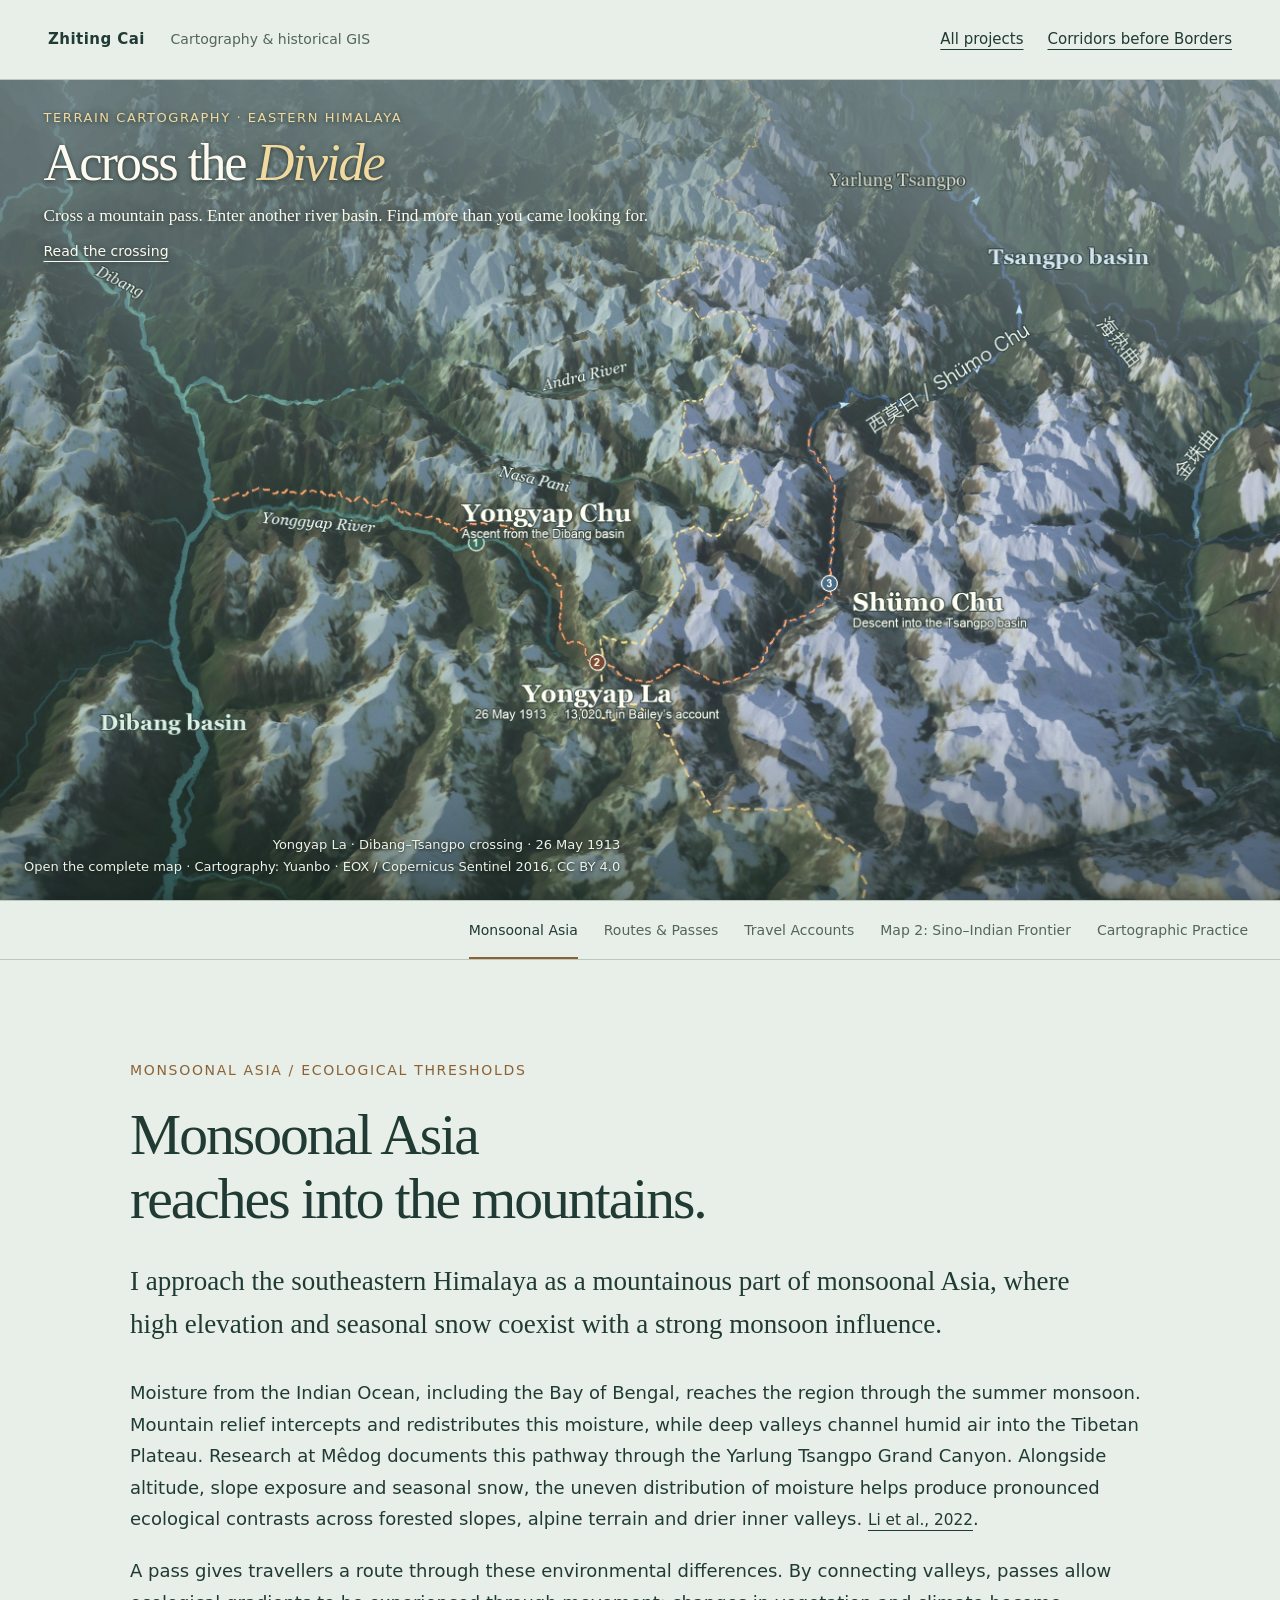
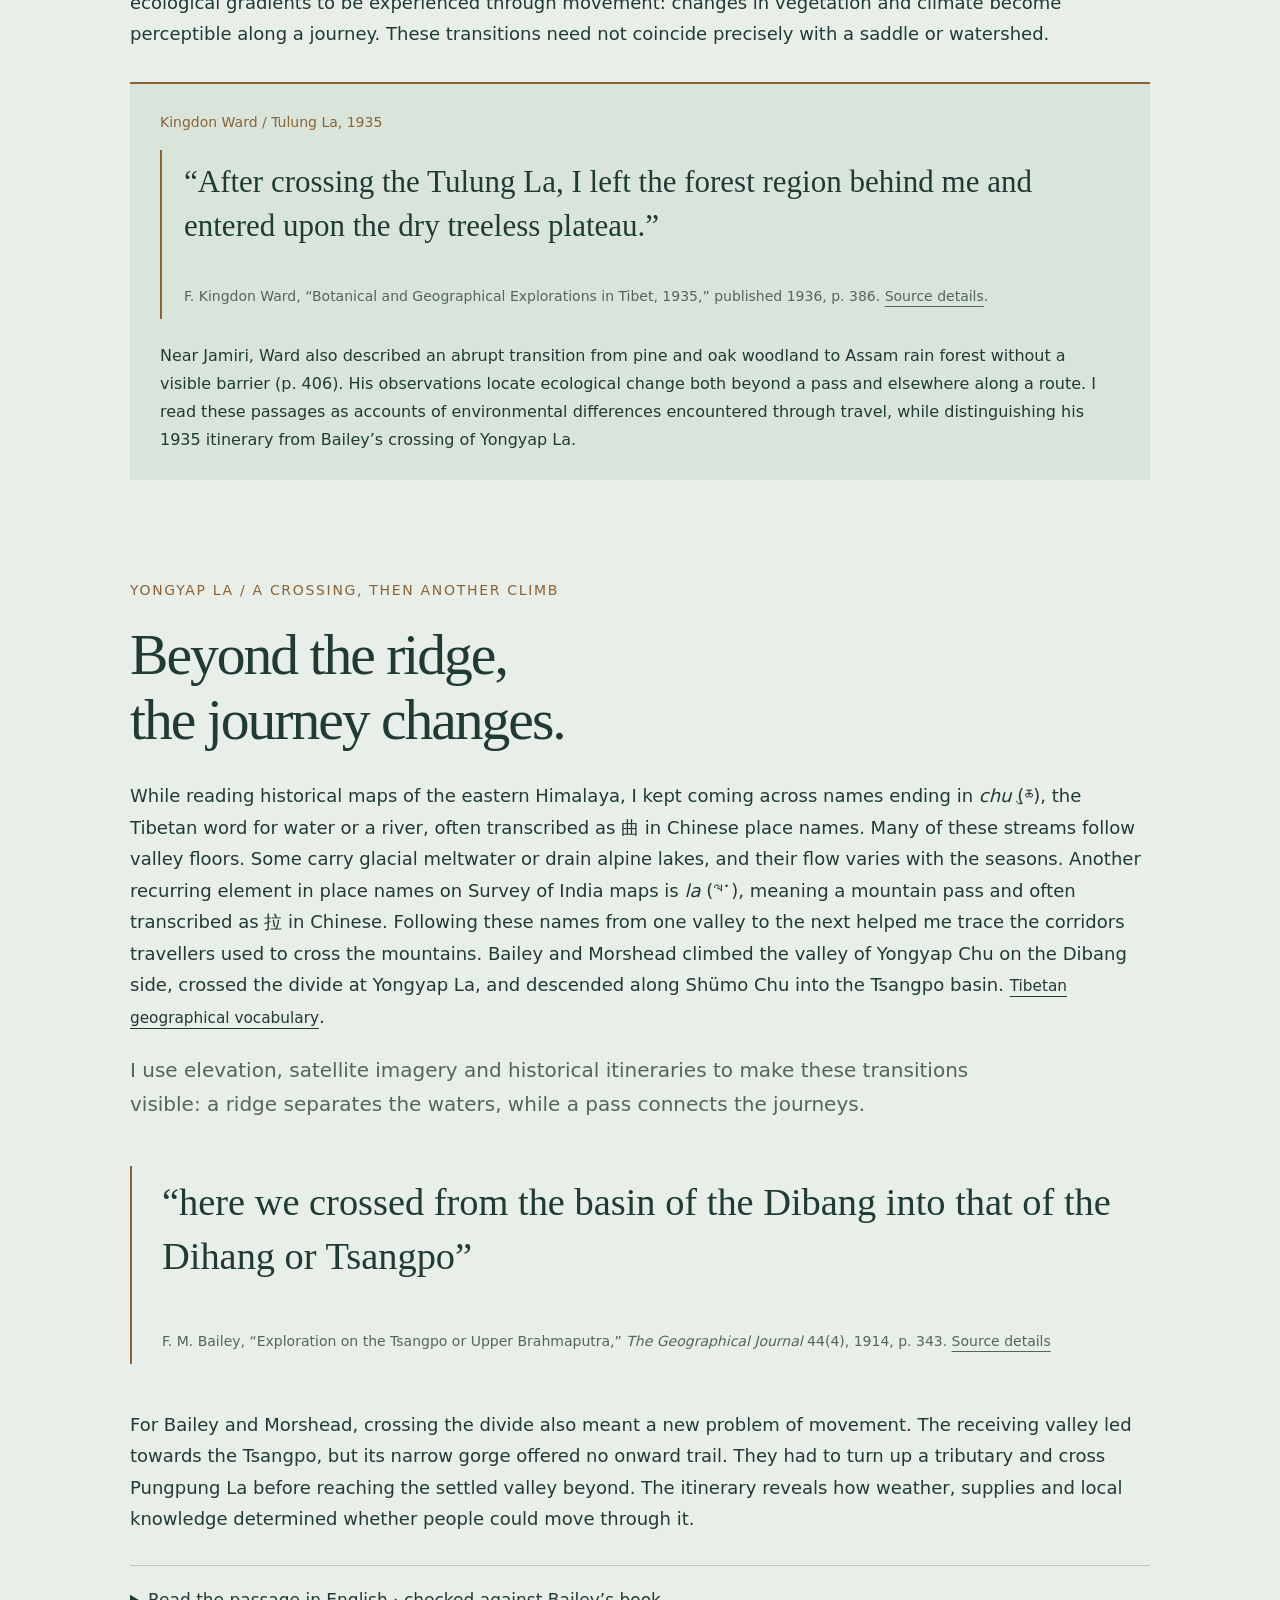
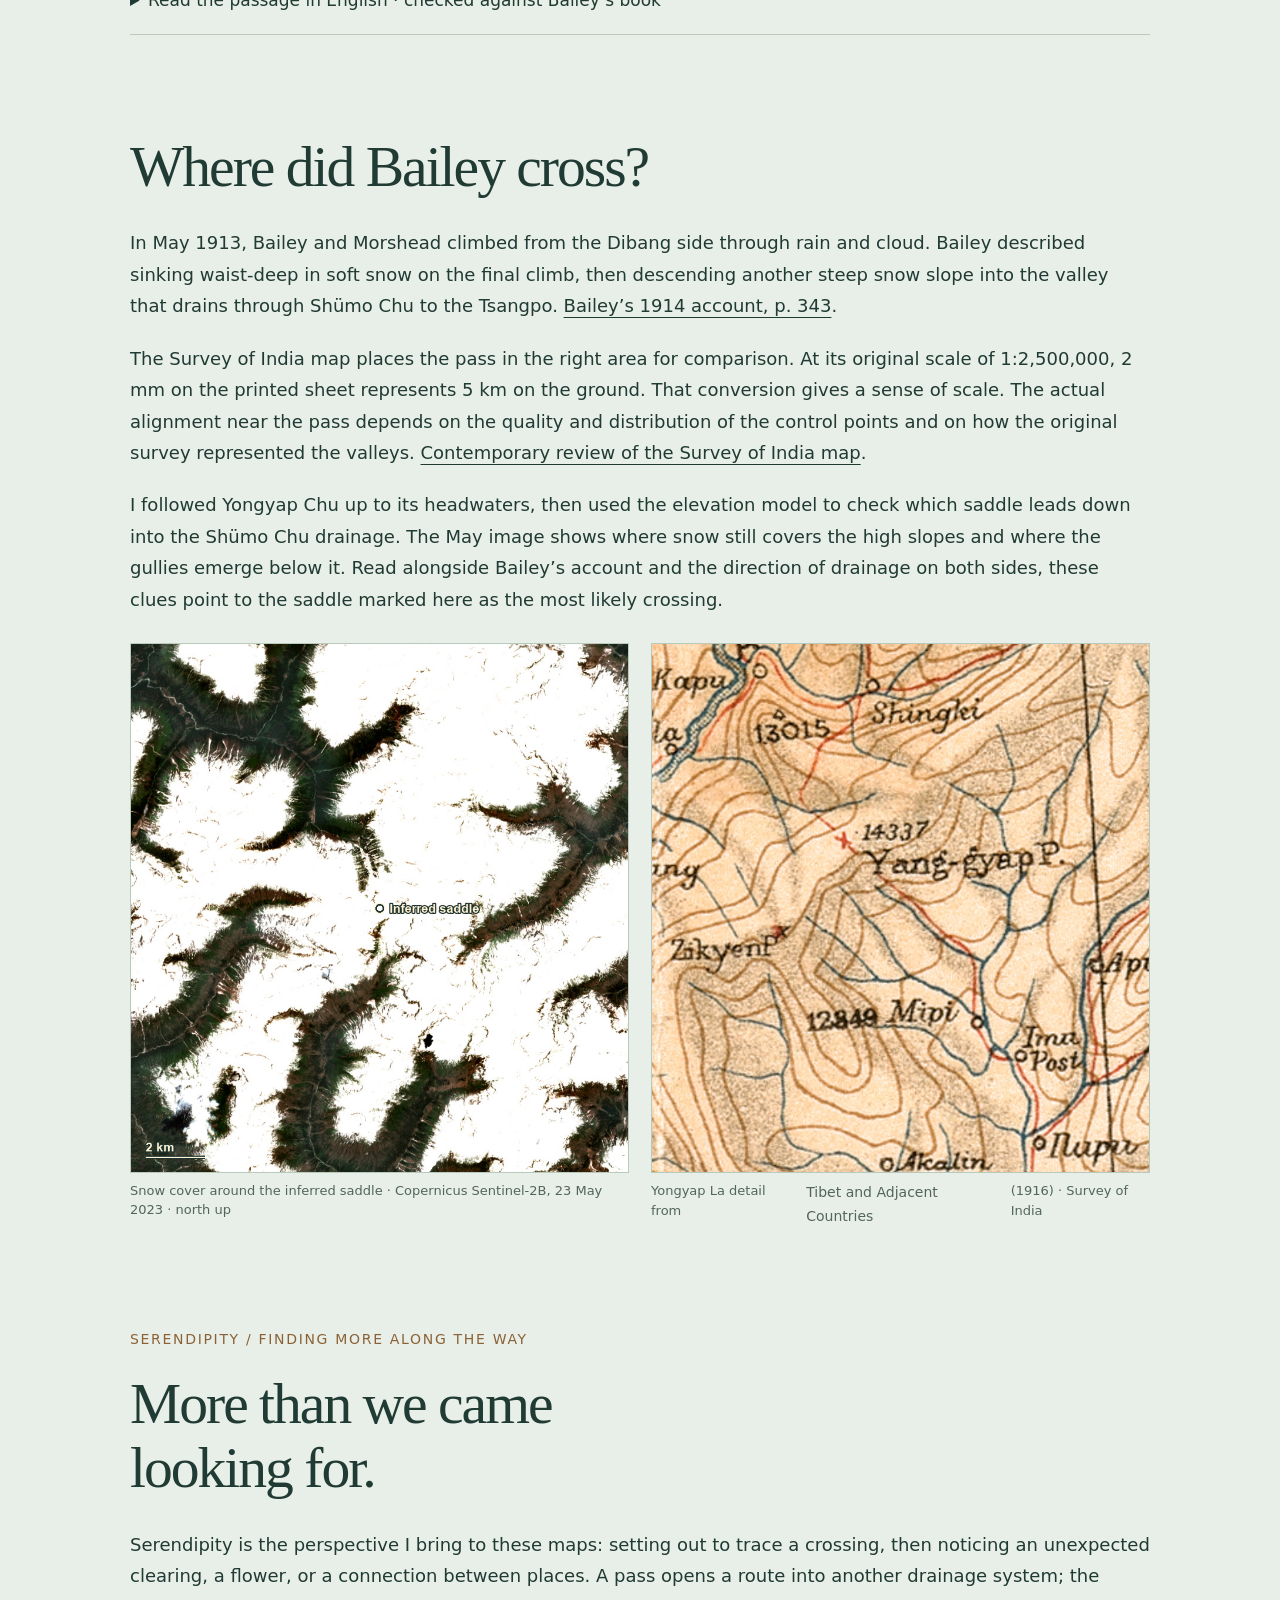
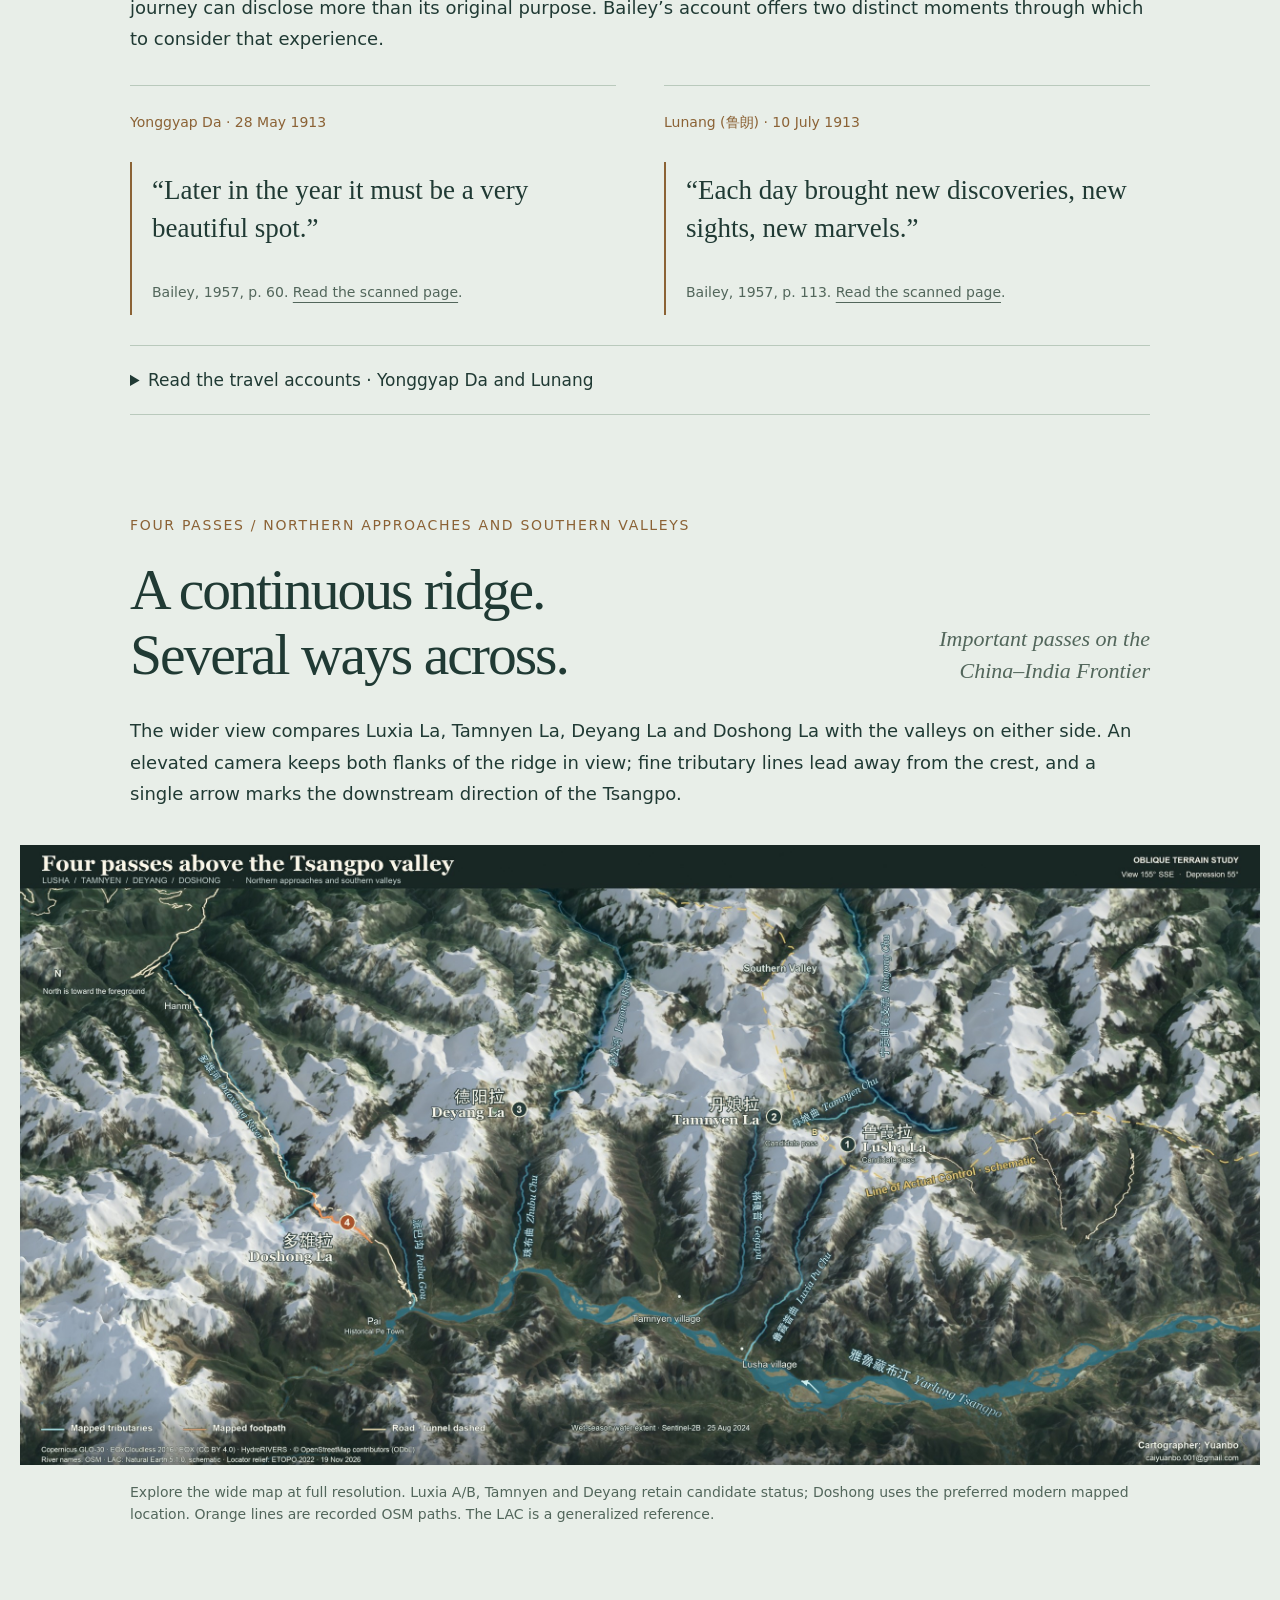
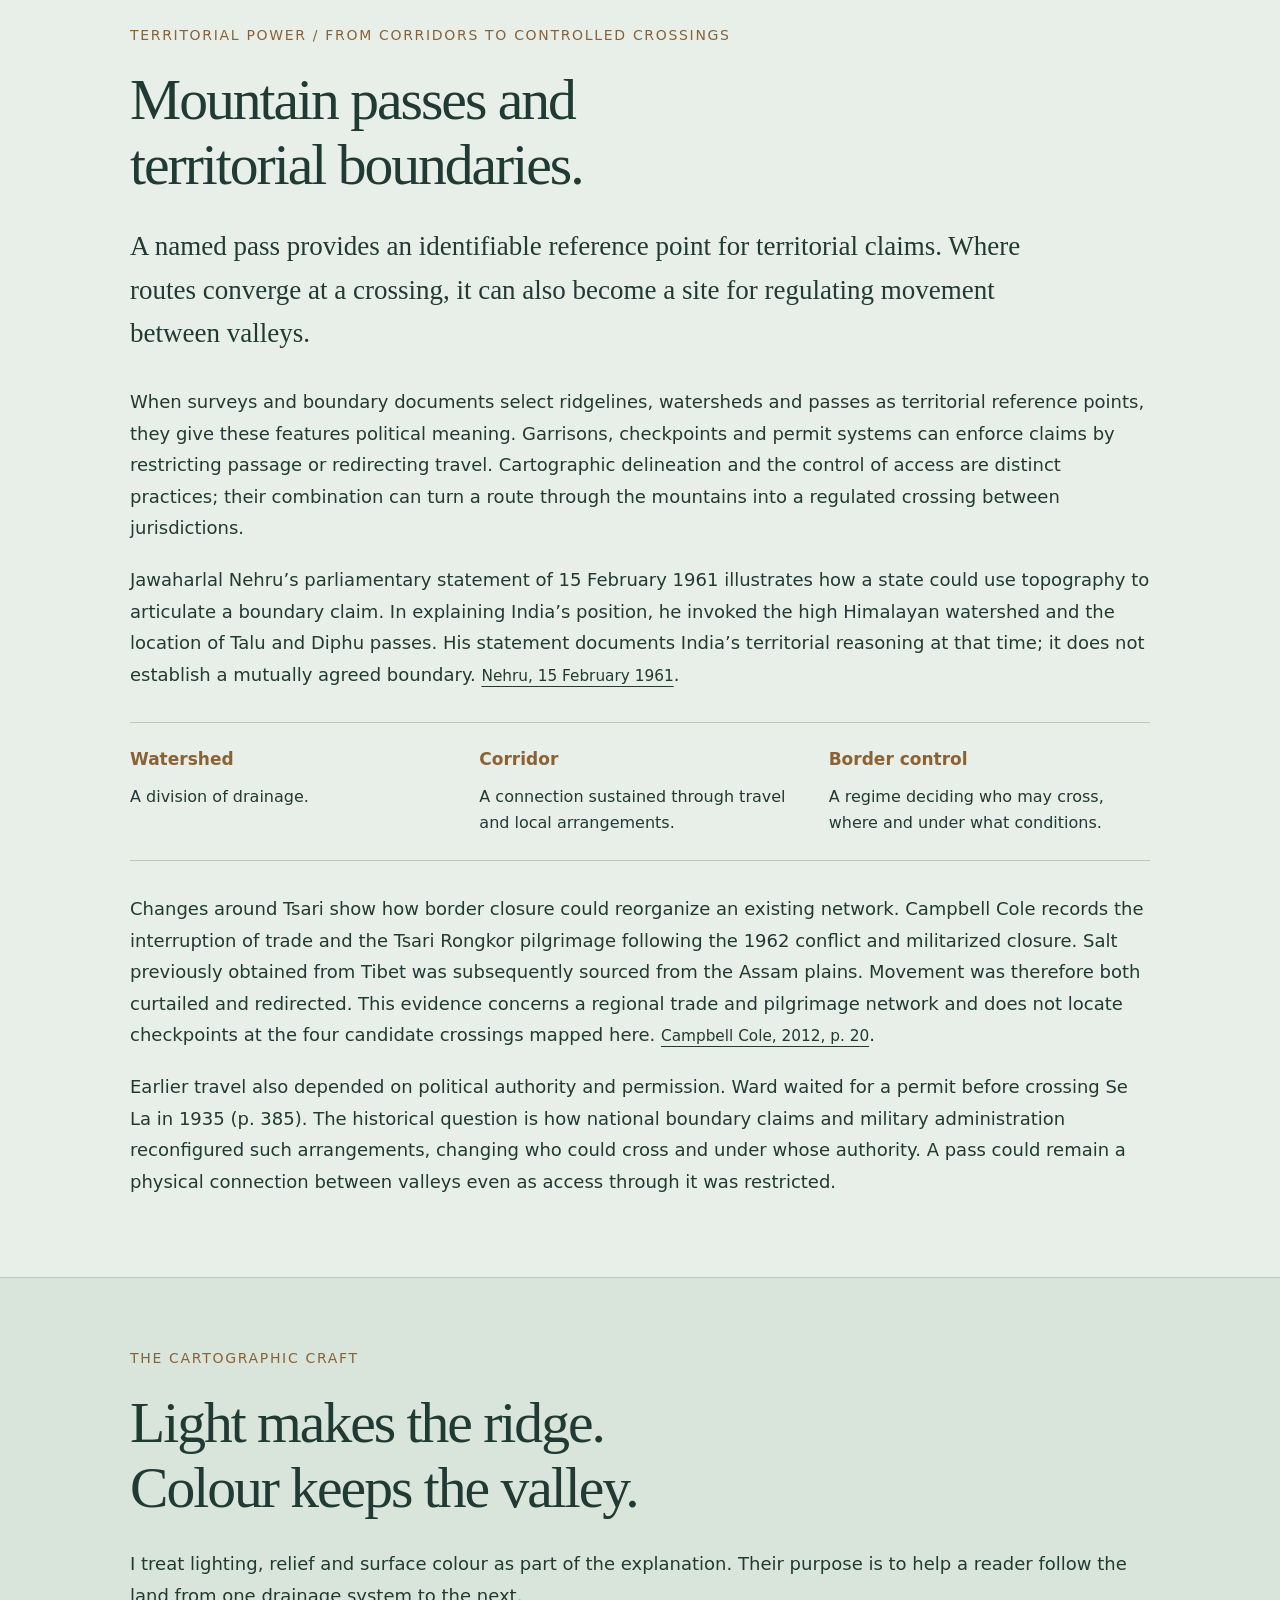
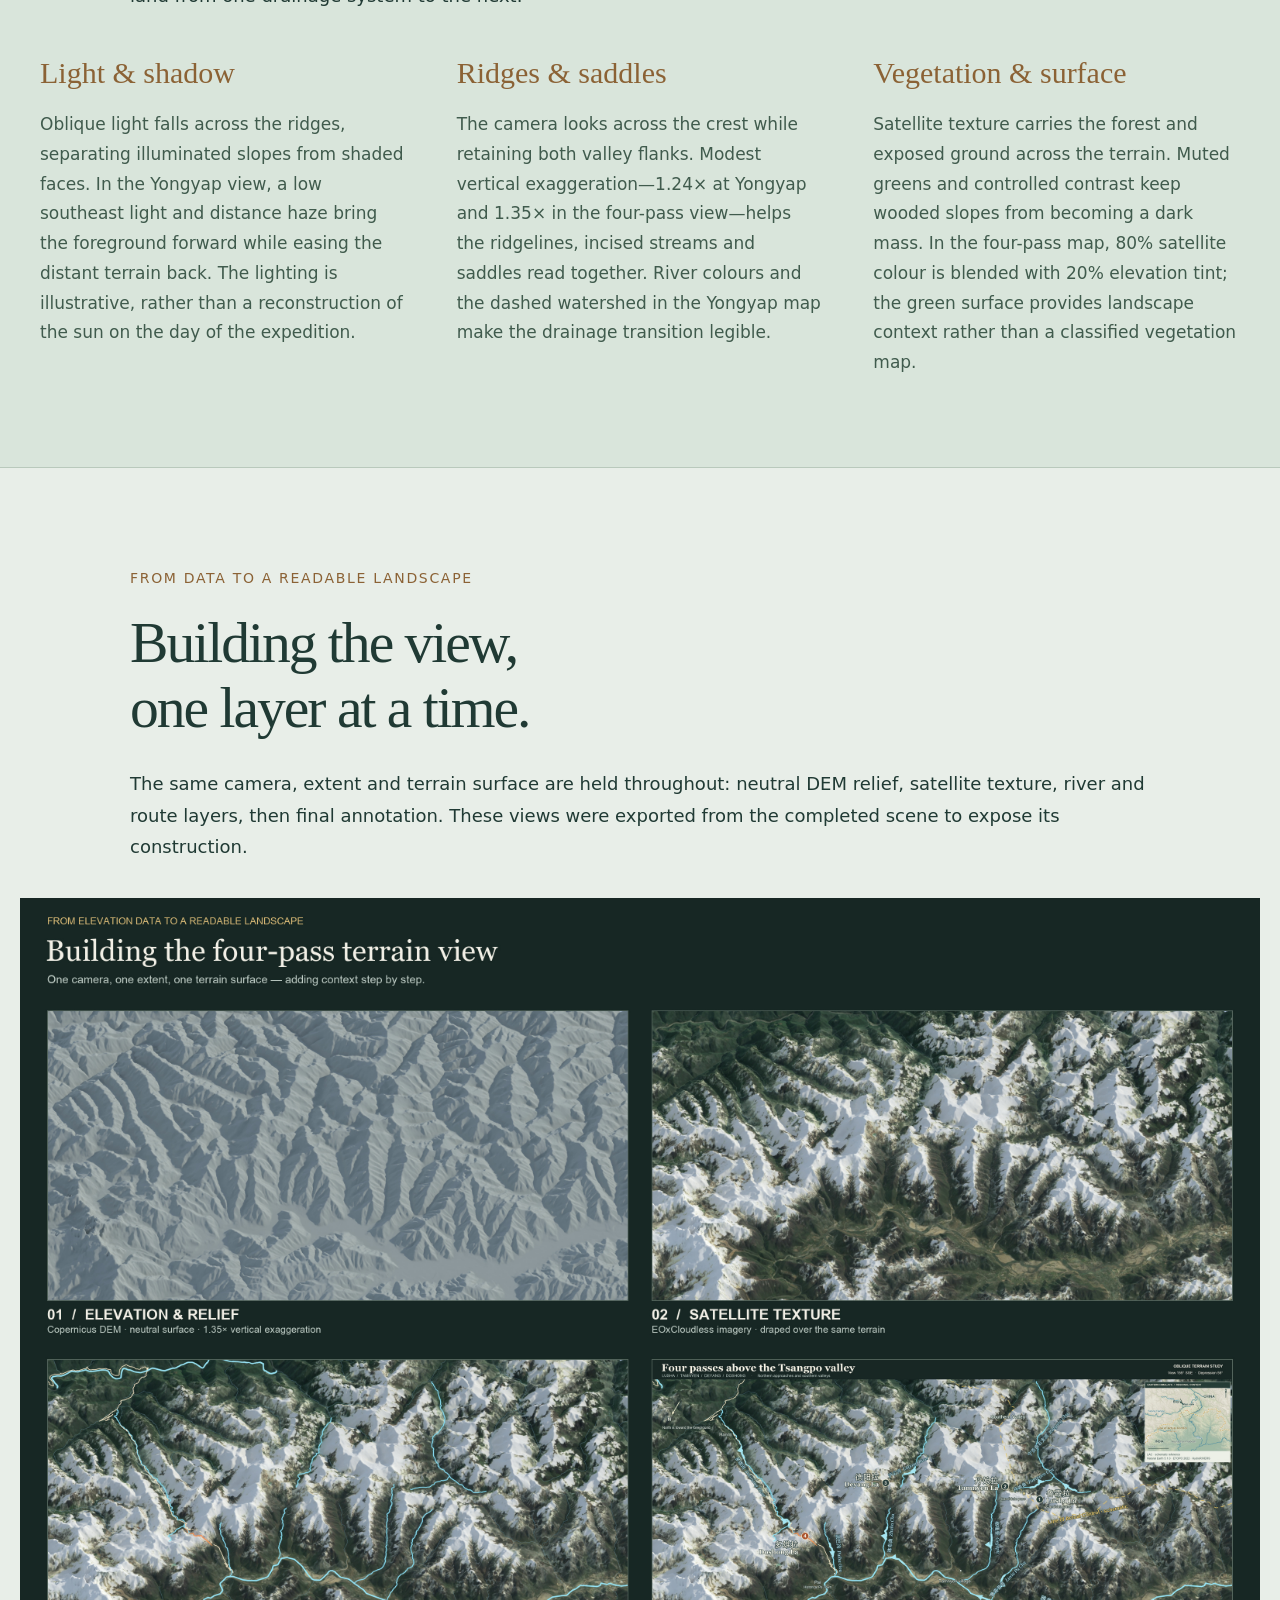
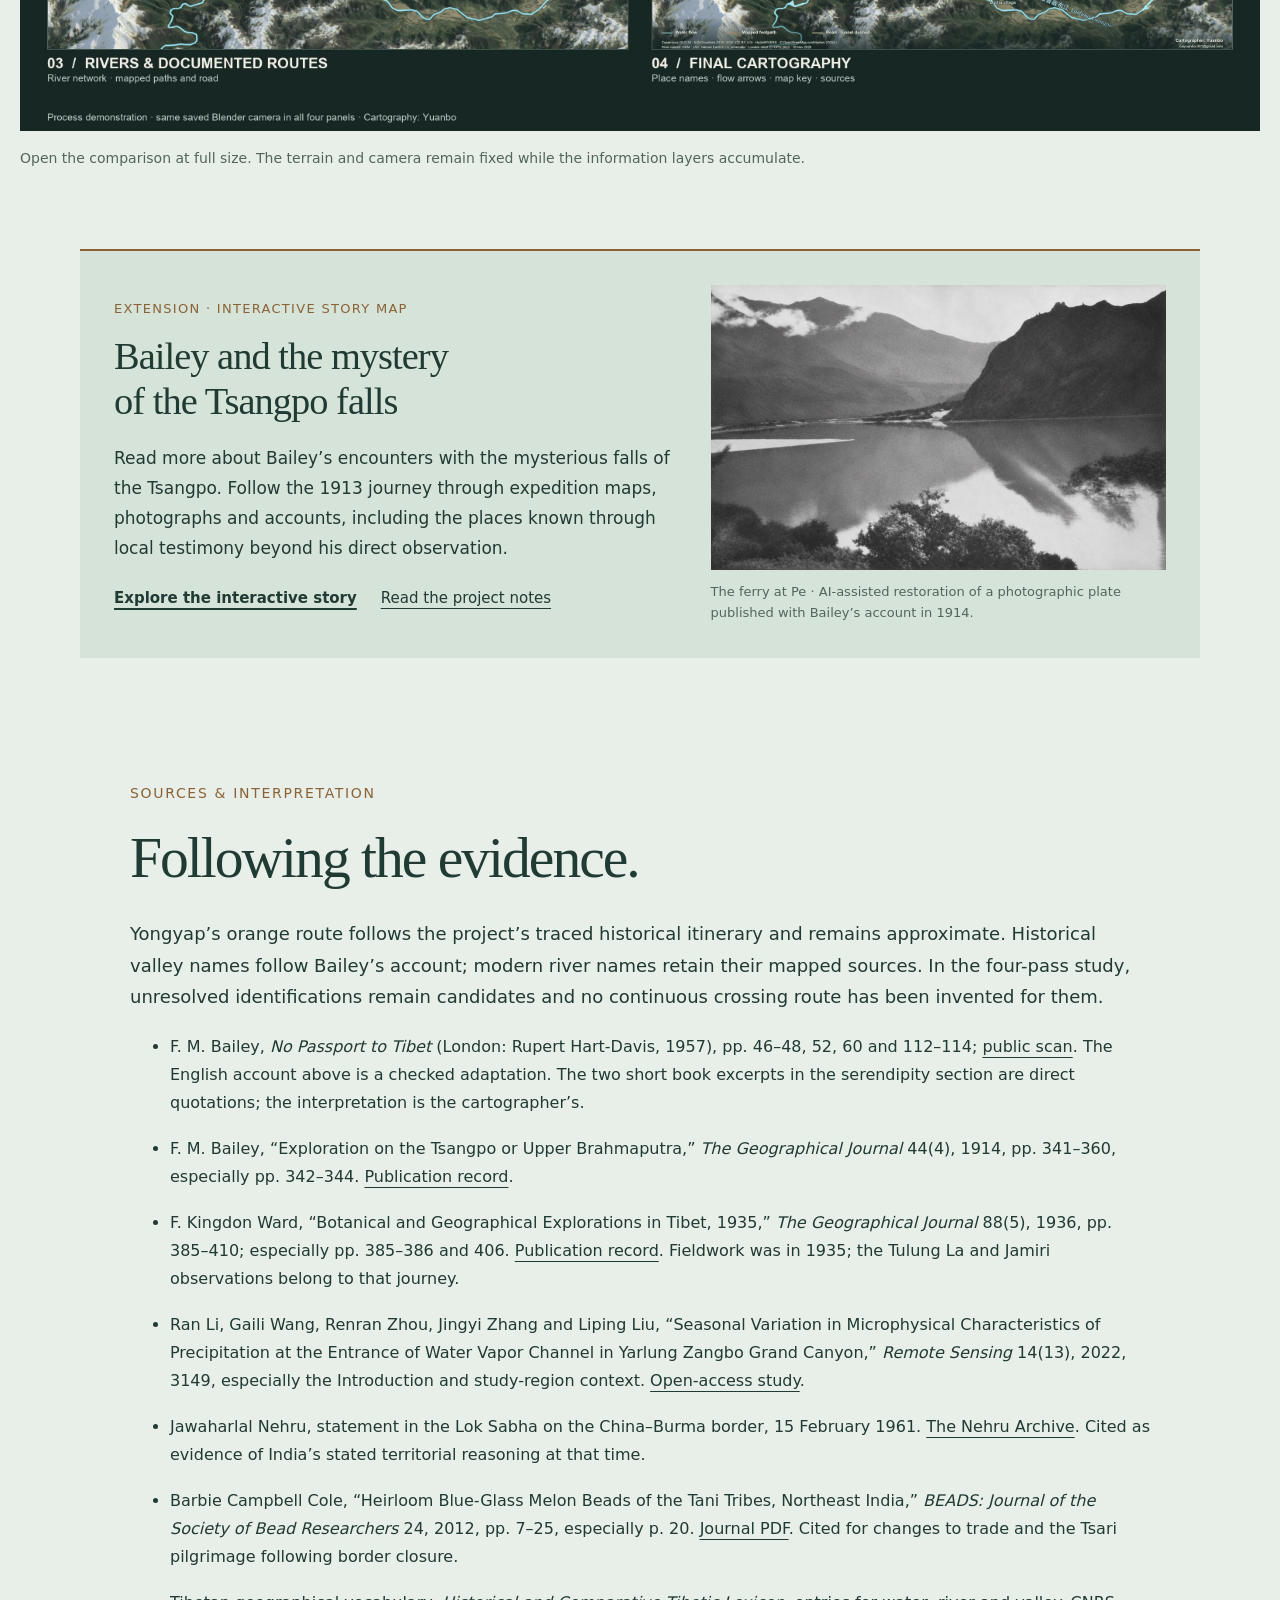
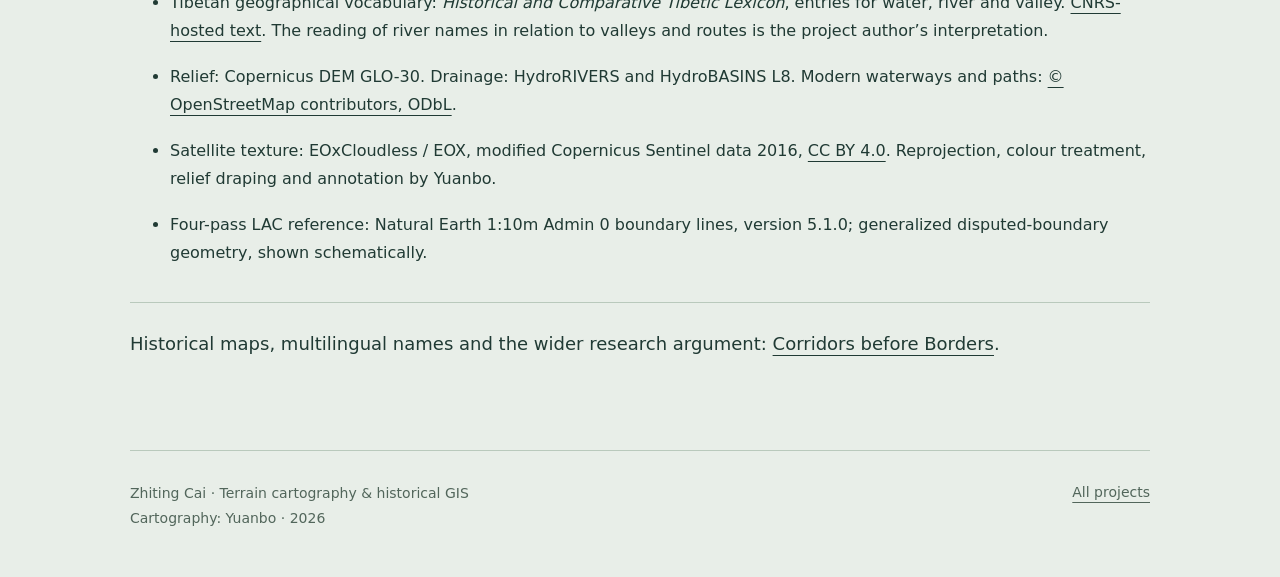
==== commit d0992540: "Document the Yongyap saddle and highlight the Liulan animation" ====
--- a/across-the-divide.html
+++ b/across-the-divide.html
@@ -1,5 +1,5 @@
 <!doctype html>
-<html lang="en"><head><meta charset="utf-8"><meta name="viewport" content="width=device-width, initial-scale=1"><title>Across the Divide · Zhiting Cai</title><meta name="description" content="Mountain passes, river connections and the craft of oblique terrain cartography in the eastern Himalaya."><link rel="stylesheet" href="portfolio.css"><link rel="stylesheet" href="divide.css?v=20261119-frontier-heading"><script src="portfolio.js" defer></script><script src="divide-nav.js" defer></script><link rel="stylesheet" href="story-extension.css?v=20261119-extension"></head>
+<html lang="en"><head><meta charset="utf-8"><meta name="viewport" content="width=device-width, initial-scale=1"><title>Across the Divide · Zhiting Cai</title><meta name="description" content="Mountain passes, river connections and the craft of oblique terrain cartography in the eastern Himalaya."><link rel="stylesheet" href="portfolio.css"><link rel="stylesheet" href="divide.css?v=20261125-saddle"><script src="portfolio.js" defer></script><script src="divide-nav.js" defer></script><link rel="stylesheet" href="story-extension.css?v=20261119-extension"></head>
 <body class="divide"><a class="skip" href="#main">Skip to maps</a>
 <header class="site-header"><a class="wordmark" href="index.html">Zhiting Cai <span>Cartography &amp; historical GIS</span></a><nav aria-label="Project"><a href="index.html">All projects</a><a href="corridors.html">Corridors before Borders</a></nav></header>
 <main id="main">
@@ -14,6 +14,26 @@
 <p>Bad weather between the two passes could trap them. Gyamtso recalled two earlier parties that had attempted the crossing too soon: some travellers had starved, and the survivors had reached the Tsangpo valley exhausted. Snow was lingering particularly late that year, making an early attempt still more dangerous.</p>
 <p>Bailey and Morshead decided to advance with the retreating snowline and wait below the pass for an opportunity. A lama meditating in a cave above Mipi, whose recovery from illness had been aided by the expedition’s doctor, offered to arrange fine weather for the intended crossing and for Pungpung La four days later. Morshead left Mipi on 15 May 1913; Bailey followed on 16 May.</p>
 <p class="account-label">Date check: 7 May marks the first day of the fourth Tibetan month in the calendar discussion on pp. 46–47; it is not the departure date. The distinction between a river connection and a traversable route is also explicit in Bailey’s 1914 account, p. 343. <a href="https://archive.org/details/no-passport-to-tibet/page/n47/mode/2up">Read the book scan</a>.</p></div></details></section>
+<section id="locating-the-saddle" class="reading section-space saddle-section" aria-labelledby="saddle-title">
+  <h2 id="saddle-title">Where did Bailey cross?</h2>
+  <p>In May 1913, Bailey and Morshead climbed from the Dibang side through rain and cloud. Bailey described sinking waist-deep in soft snow on the final climb, then descending another steep snow slope into the valley that drains through Shümo Chu to the Tsangpo. <a href="https://doi.org/10.2307/1778591">Bailey’s 1914 account, p. 343</a>.</p>
+  <p>The Survey of India map places the pass in the right area for comparison. At its original scale of 1:2,500,000, 2 mm on the printed sheet represents 5 km on the ground. That conversion gives a sense of scale. The actual alignment near the pass depends on the quality and distribution of the control points and on how the original survey represented the valleys. <a href="https://pahar.in/pahar/Books%20and%20Articles/Tibet%20and%20China/1915%20Two%20Important%20Maps%20from%20Survey%20of%20India%20from%20GJv46%20s.pdf">Contemporary review of the Survey of India map</a>.</p>
+  <p>I followed Yongyap Chu up to its headwaters, then used the elevation model to check which saddle leads down into the Shümo Chu drainage. The May image shows where snow still covers the high slopes and where the gullies emerge below it. Read alongside Bailey’s account and the direction of drainage on both sides, these clues point to the saddle marked here as the most likely crossing.</p>
+  <div class="saddle-comparison">
+    <figure>
+      <a href="assets/divide/yongyap-la-may-2023.jpg" data-lightbox data-caption="Yongyap La · Sentinel-2B · 23 May 2023">
+        <img src="assets/divide/yongyap-la-may-2023.jpg" width="846" height="898" loading="lazy" alt="Overhead satellite image showing snow on the high slopes around Yongyap La, exposed gullies below, and a ring marking the inferred saddle.">
+      </a>
+      <figcaption>Snow cover around the inferred saddle · Copernicus Sentinel-2B, 23 May 2023 · north up</figcaption>
+    </figure>
+    <figure>
+      <a href="assets/divide/Yongyap_La.png" data-lightbox data-caption="Yongyap La · Tibet and Adjacent Countries (1916) · Survey of India">
+        <img src="assets/divide/Yongyap_La.png" width="648" height="688" loading="lazy" alt="Historic contour map detail showing the red crossing symbol beside the label Yang-gyap P.">
+      </a>
+      <figcaption>Yongyap La detail from <cite>Tibet and Adjacent Countries</cite> (1916) · Survey of India</figcaption>
+    </figure>
+  </div>
+</section>
 <section id="serendipity" class="reading section-space serendipity"><p class="eyebrow">Serendipity / finding more along the way</p><h2>More than we came<br>looking for.</h2><p>Serendipity is the perspective I bring to these maps: setting out to trace a crossing, then noticing an unexpected clearing, a flower, or a connection between places. A pass opens a route into another drainage system; the journey can disclose more than its original purpose. Bailey’s account offers two distinct moments through which to consider that experience.</p><div class="encounter-grid encounter-quotes"><article><p class="encounter-place">Yonggyap Da · 28 May 1913</p><blockquote><p>“Later in the year it must be a very beautiful spot.”</p><cite>Bailey, 1957, p. 60. <a href="https://archive.org/details/no-passport-to-tibet/page/n62/mode/1up">Read the scanned page</a>.</cite></blockquote></article><article><p class="encounter-place">Lunang (鲁朗) · 10 July 1913</p><blockquote><p>“Each day brought new discoveries, new sights, new marvels.”</p><cite>Bailey, 1957, p. 113. <a href="https://archive.org/details/no-passport-to-tibet/page/n117/mode/1up">Read the scanned page</a>.</cite></blockquote></article></div><details class="encounter-context"><summary>Read the travel accounts · Yonggyap Da and Lunang</summary><div><div class="encounter-grid"><article><p class="encounter-place">Beyond Yongyap La</p><h3>Yonggyap Da camp</h3><p class="encounter-date">28 May 1913 · <i>No Passport to Tibet</i>, p. 60</p><p>Two days after the crossing, Bailey describes a flat clearing at the confluence of the rivers he calls the Yonggyap and Rirung. He collected iris and other seed, noticed the remains of flowers, and imagined the place later in the season.</p><p class="encounter-note">This is an encounter in the valley beyond the pass, rather than a view from its summit. The description conveys an attentive pause within a difficult journey.</p></article><article><p class="encounter-place">A later episode near Lunang (鲁朗)</p><h3>The blue poppies</h3><p class="encounter-date">10 July 1913 · recalled in 1957, pp. 112–114</p><p>On the approach to Lunang, Bailey noticed blue poppies among alpine flowers. His diary recorded them briefly. Looking back on their later fame, he reflected on how much the expedition had encountered along the way:</p><p class="encounter-note">This episode belongs to Lunang, later in the expedition. It is not an observation made while crossing Yongyap La. The reflection was written retrospectively, rather than as an expression of his feelings at the moment of seeing the flower.</p></article></div><p class="interpretation-note">I use <i>serendipity</i> to describe this openness to finding more than one set out to find. It is my interpretation of the journey and a way of looking at the terrain, rather than a term Bailey uses in these passages or a claim that every pass marks a sharp ecological boundary. These were landscapes already known and travelled by local people; Bailey’s encounters were new to him.</p></div></details></section>
 <section id="four-passes" class="section-space wide-study"><div class="section-heading reading"><p class="eyebrow">Four passes / northern approaches and southern valleys</p><div class="four-pass-title-row"><h2>A continuous ridge.<br>Several ways across.</h2><p class="frontier-heading-note">Important passes on the China–India Frontier</p></div><p>The wider view compares Luxia La, Tamnyen La, Deyang La and Doshong La with the valleys on either side. An elevated camera keeps both flanks of the ridge in view; fine tributary lines lead away from the crest, and a single arrow marks the downstream direction of the Tsangpo.</p></div>
 <figure class="panorama"><a href="assets/divide/four-passes-full.png?v=20261121-final" data-lightbox data-caption="Four passes above the Tsangpo valley. Luxia A/B, Tamnyen and Deyang are candidate identifications; Doshong uses the preferred modern mapped location. The yellow LAC line is schematic. Orange lines show documented OSM paths."><img src="assets/divide/four-passes.jpg?v=20261121-final" width="3200" height="1600" loading="lazy" alt="Wide oblique terrain map of four passes above the Tsangpo valley, with Chinese and English labels, river names, a downstream arrow on the Tsangpo, mapped paths and a schematic LAC."></a><figcaption>Explore the wide map at full resolution. Luxia A/B, Tamnyen and Deyang retain candidate status; Doshong uses the preferred modern mapped location. Orange lines are recorded OSM paths. The LAC is a generalized reference.</figcaption></figure></section>
--- a/divide.css
+++ b/divide.css
@@ -84,3 +84,19 @@
 .divide .four-pass-title-row{display:grid;grid-template-columns:minmax(0,1fr) 250px;gap:36px;align-items:end}
 .divide .frontier-heading-note{font:italic 22px/1.45 var(--serif);color:var(--muted);text-align:right;margin:0 0 28px}
 @media(max-width:760px){.divide .four-pass-title-row{grid-template-columns:1fr;gap:0}.divide .frontier-heading-note{text-align:left;font-size:20px;margin:0 0 25px}}
+
+.divide .saddle-comparison {
+  display: grid;
+  grid-template-columns: repeat(2, minmax(0, 1fr));
+  gap: 22px;
+  margin-top: 28px;
+}
+.divide .saddle-comparison a { display: block; border: 1px solid var(--line); }
+.divide .saddle-comparison figcaption {
+  margin-top: 8px;
+  color: var(--muted);
+  font: 13px/1.5 var(--sans);
+}
+@media (max-width: 560px) {
+  .divide .saddle-comparison { grid-template-columns: 1fr; }
+}
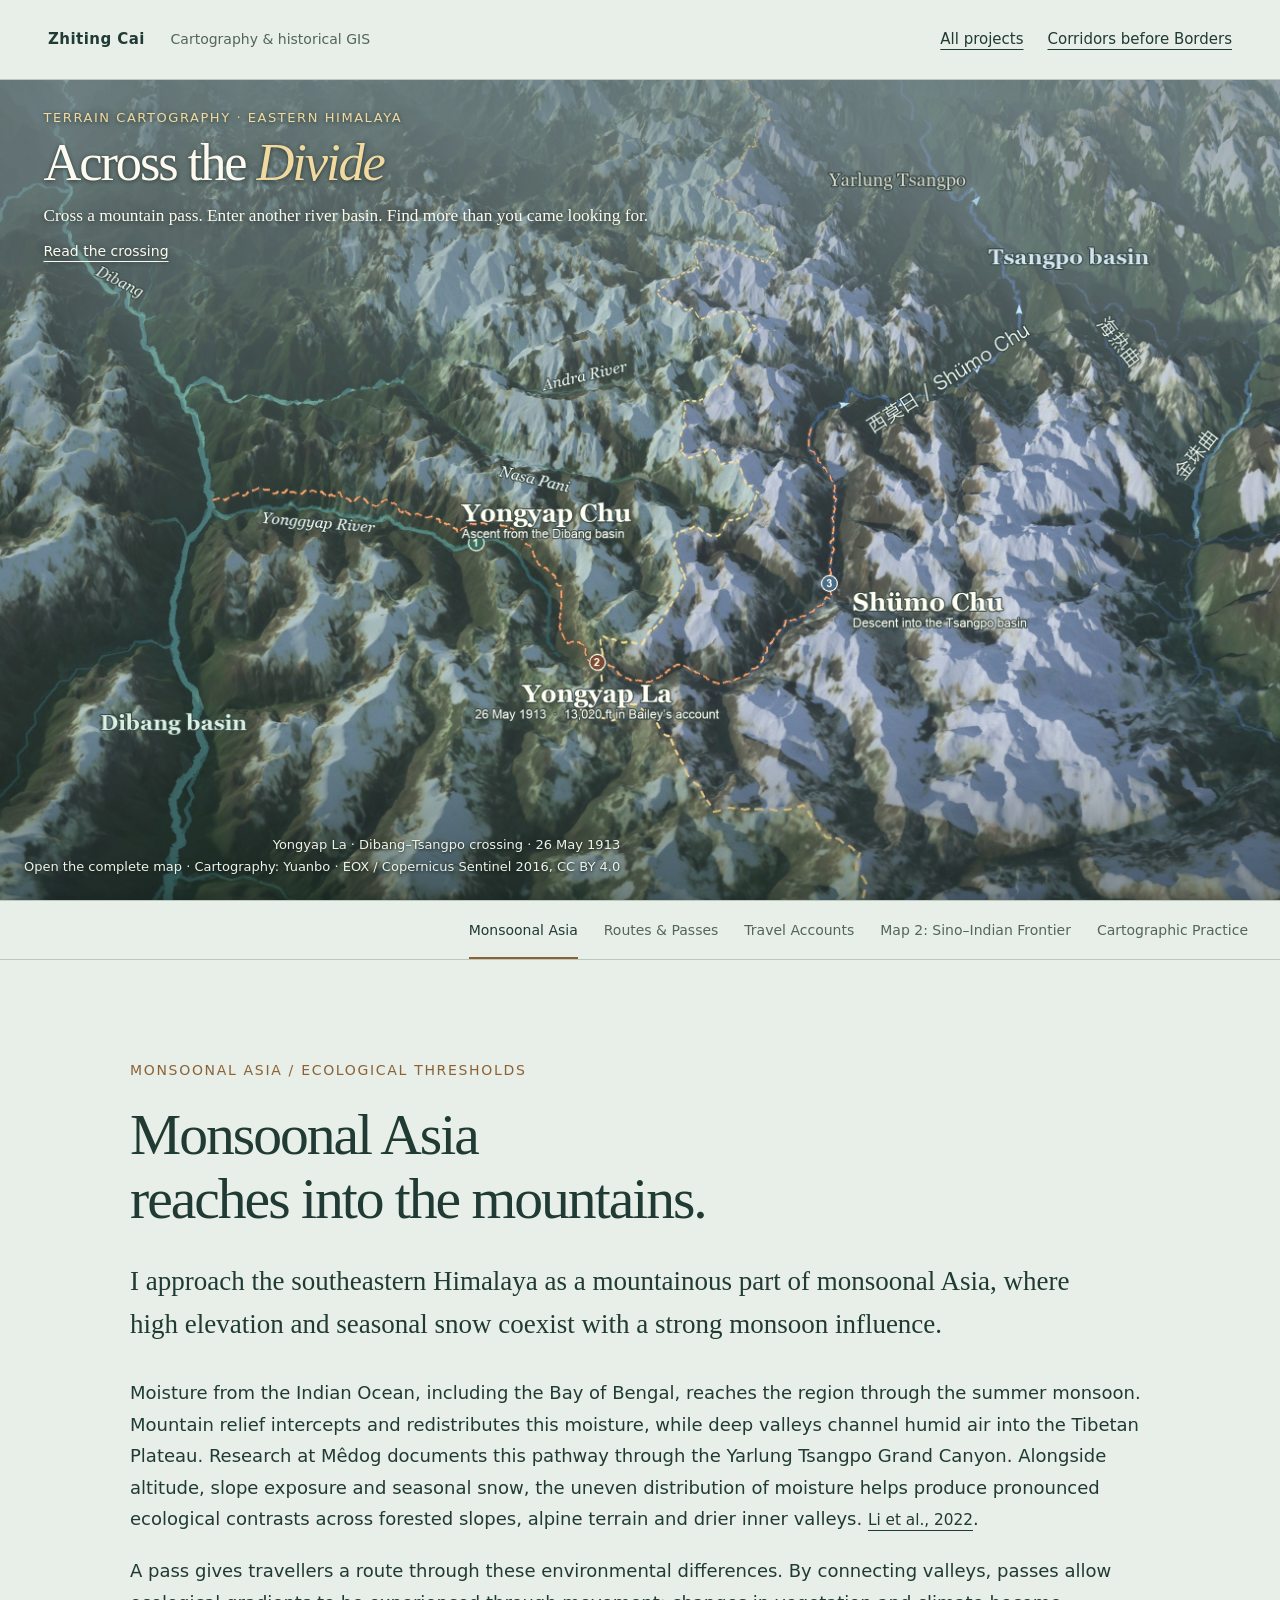
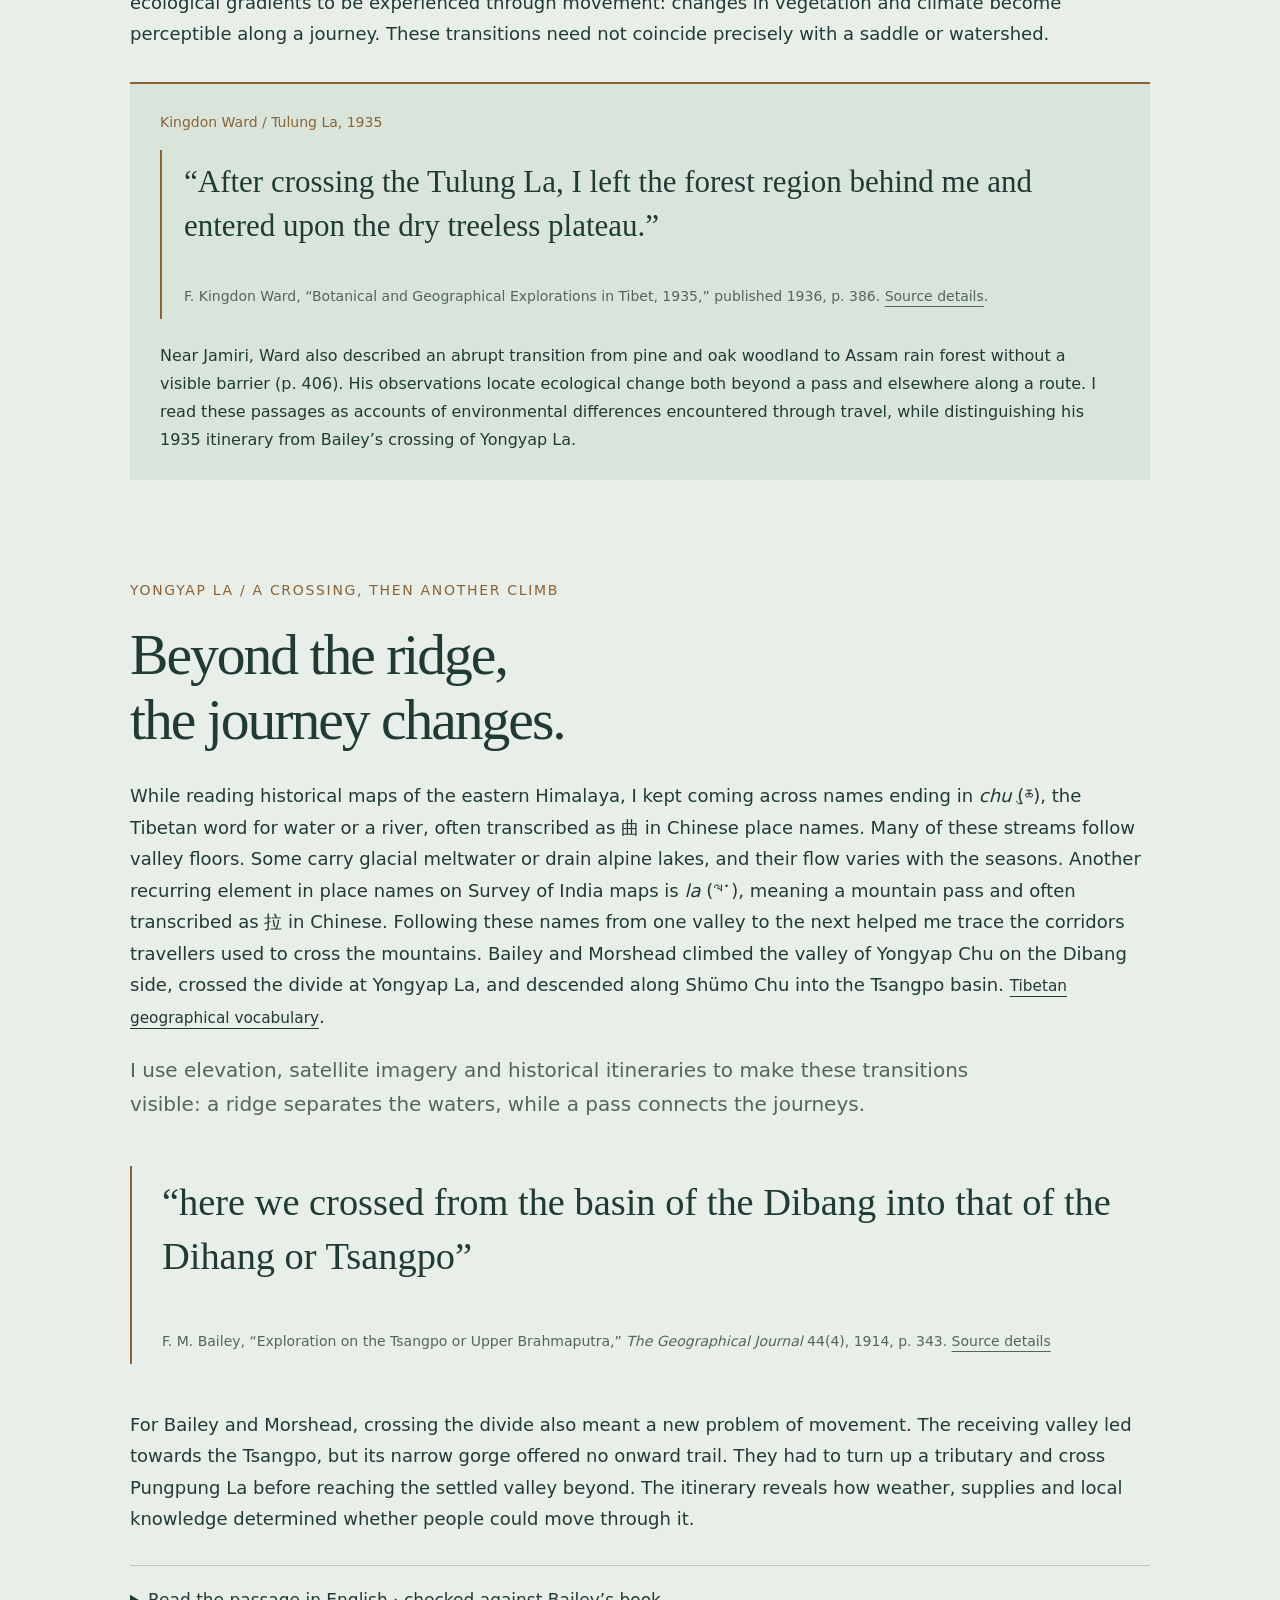
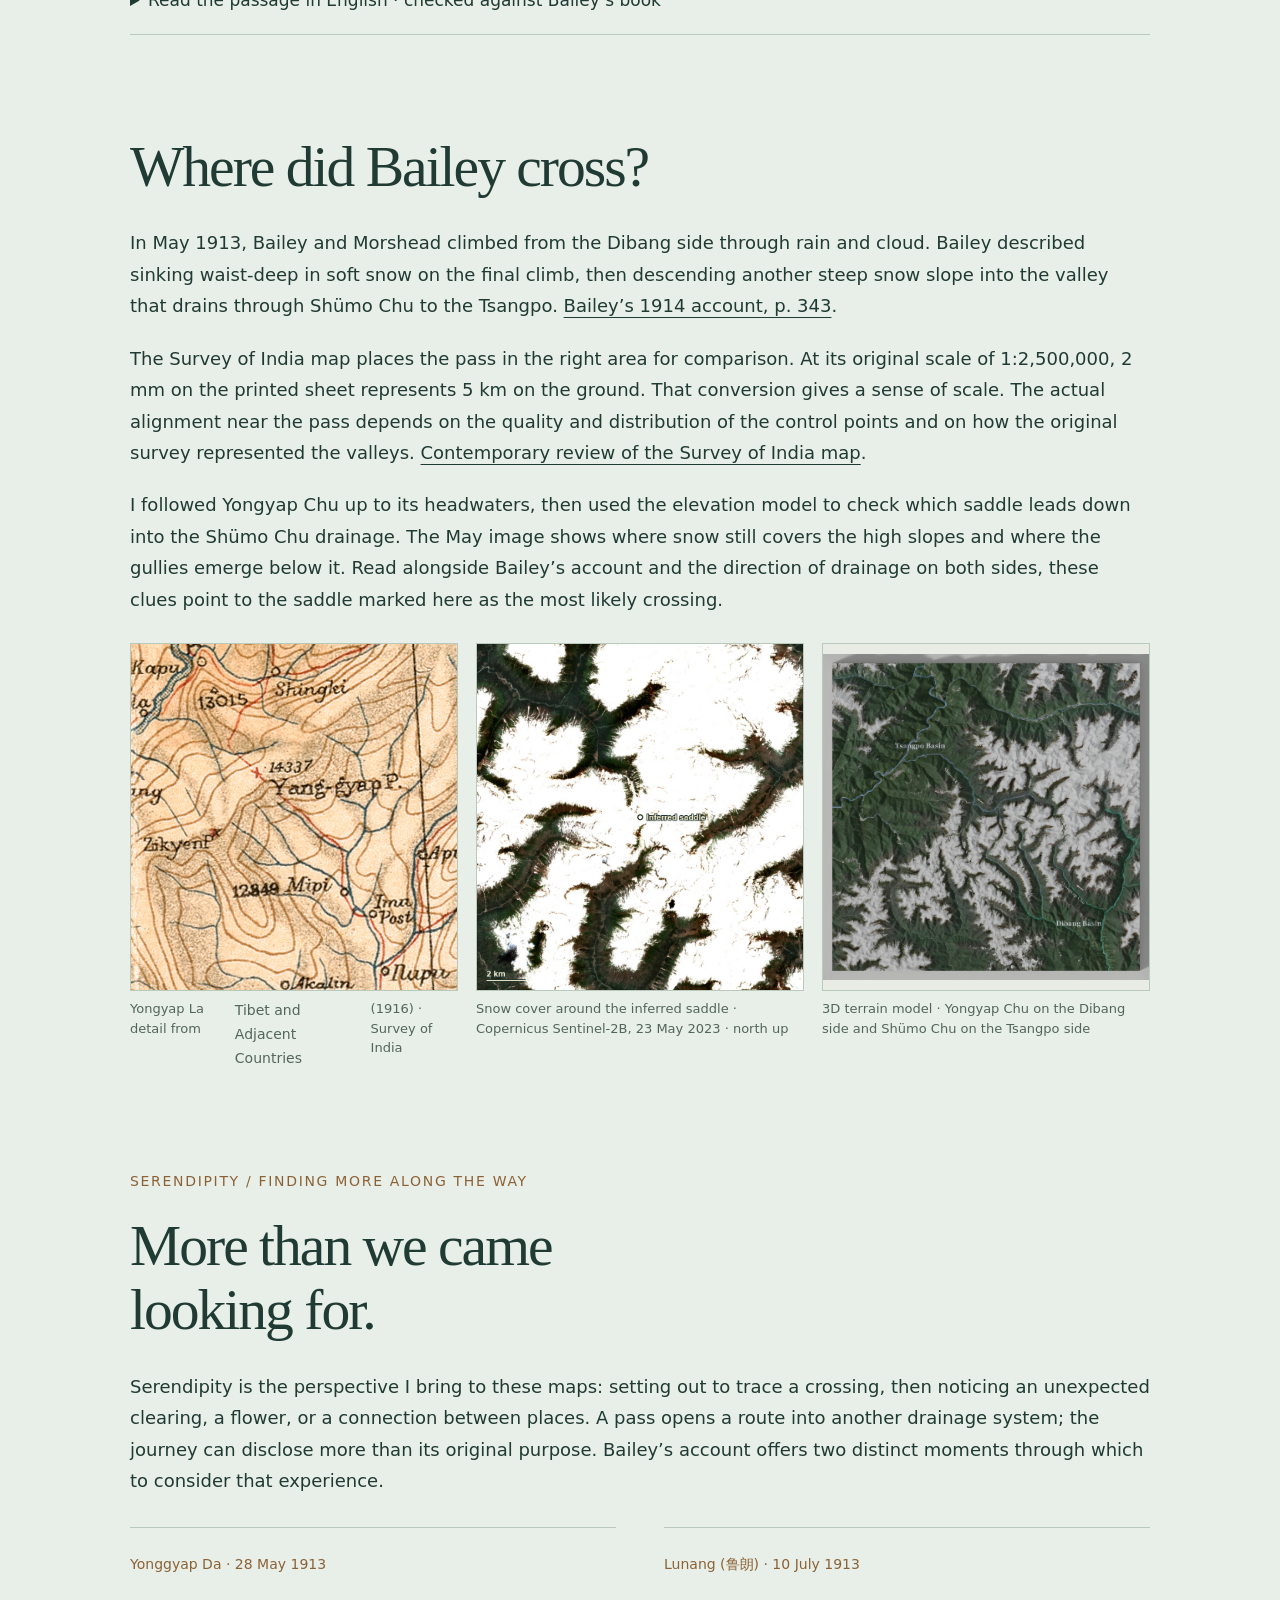
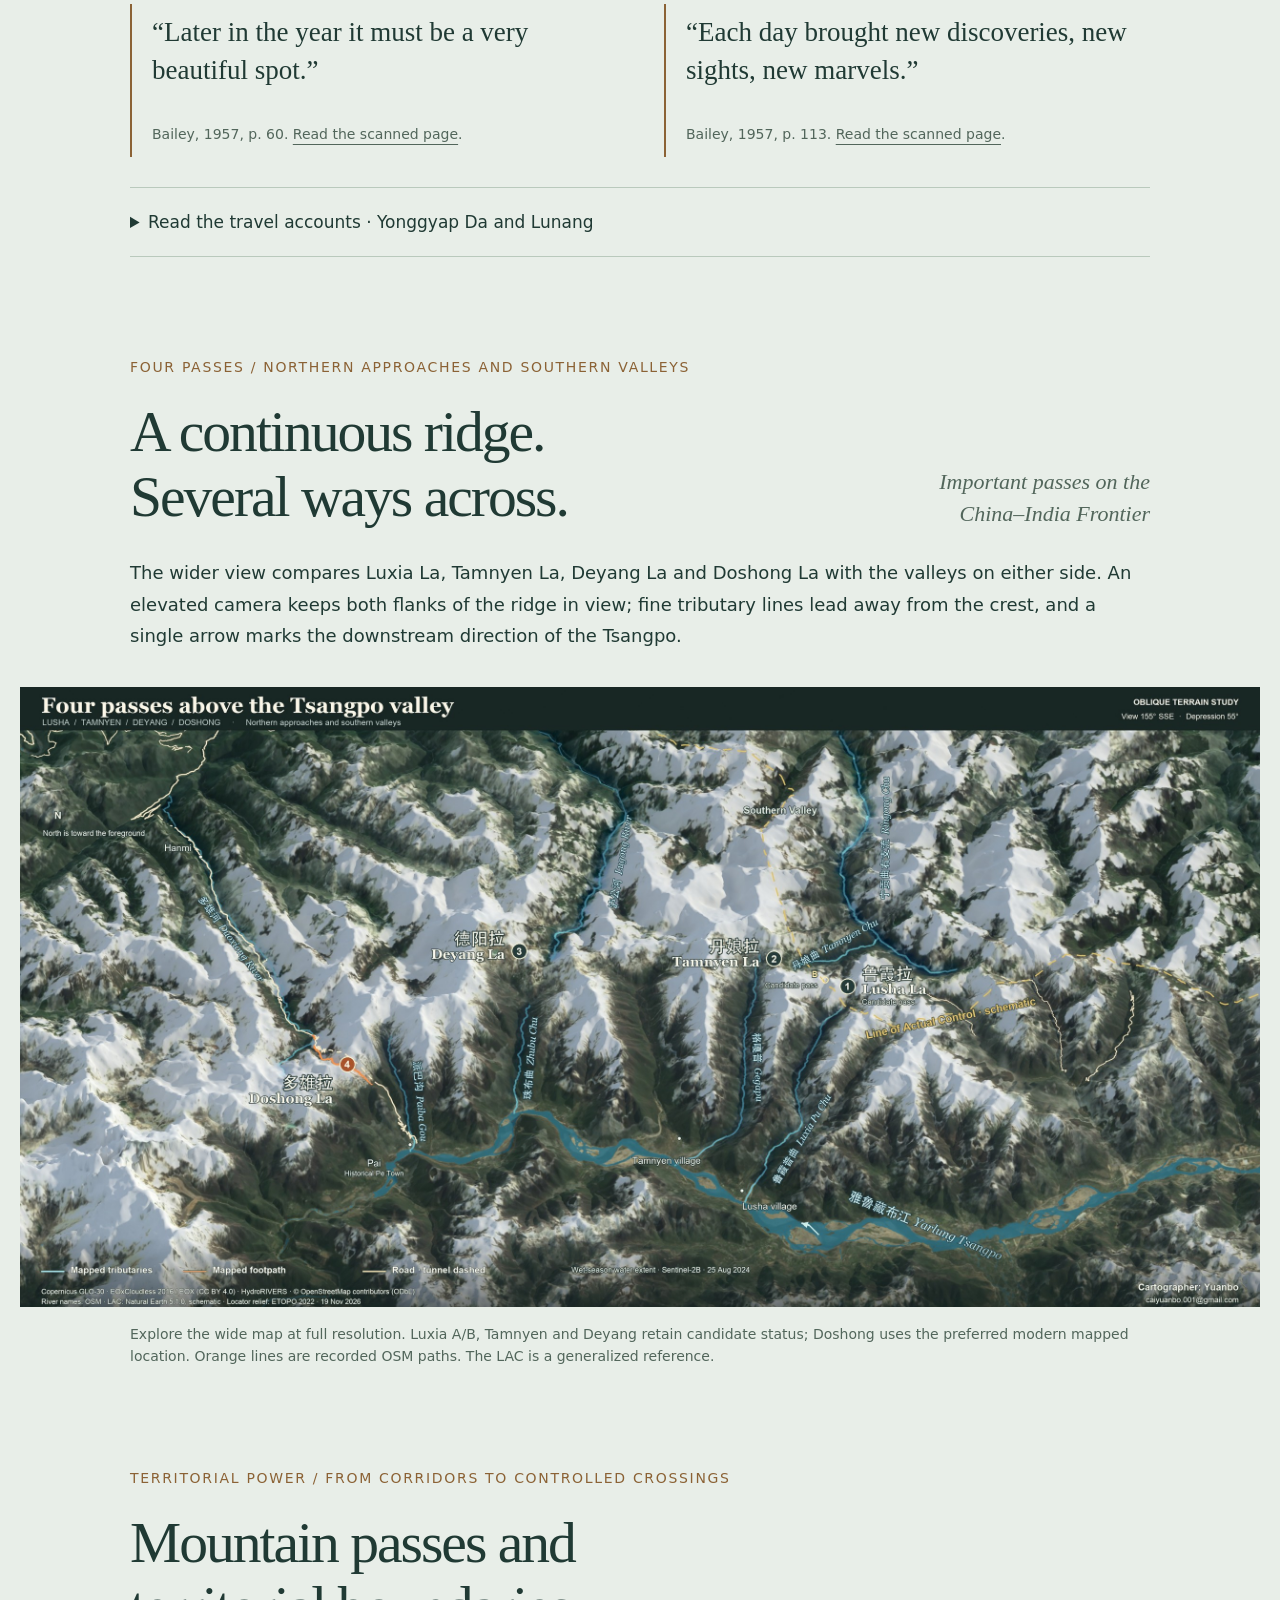
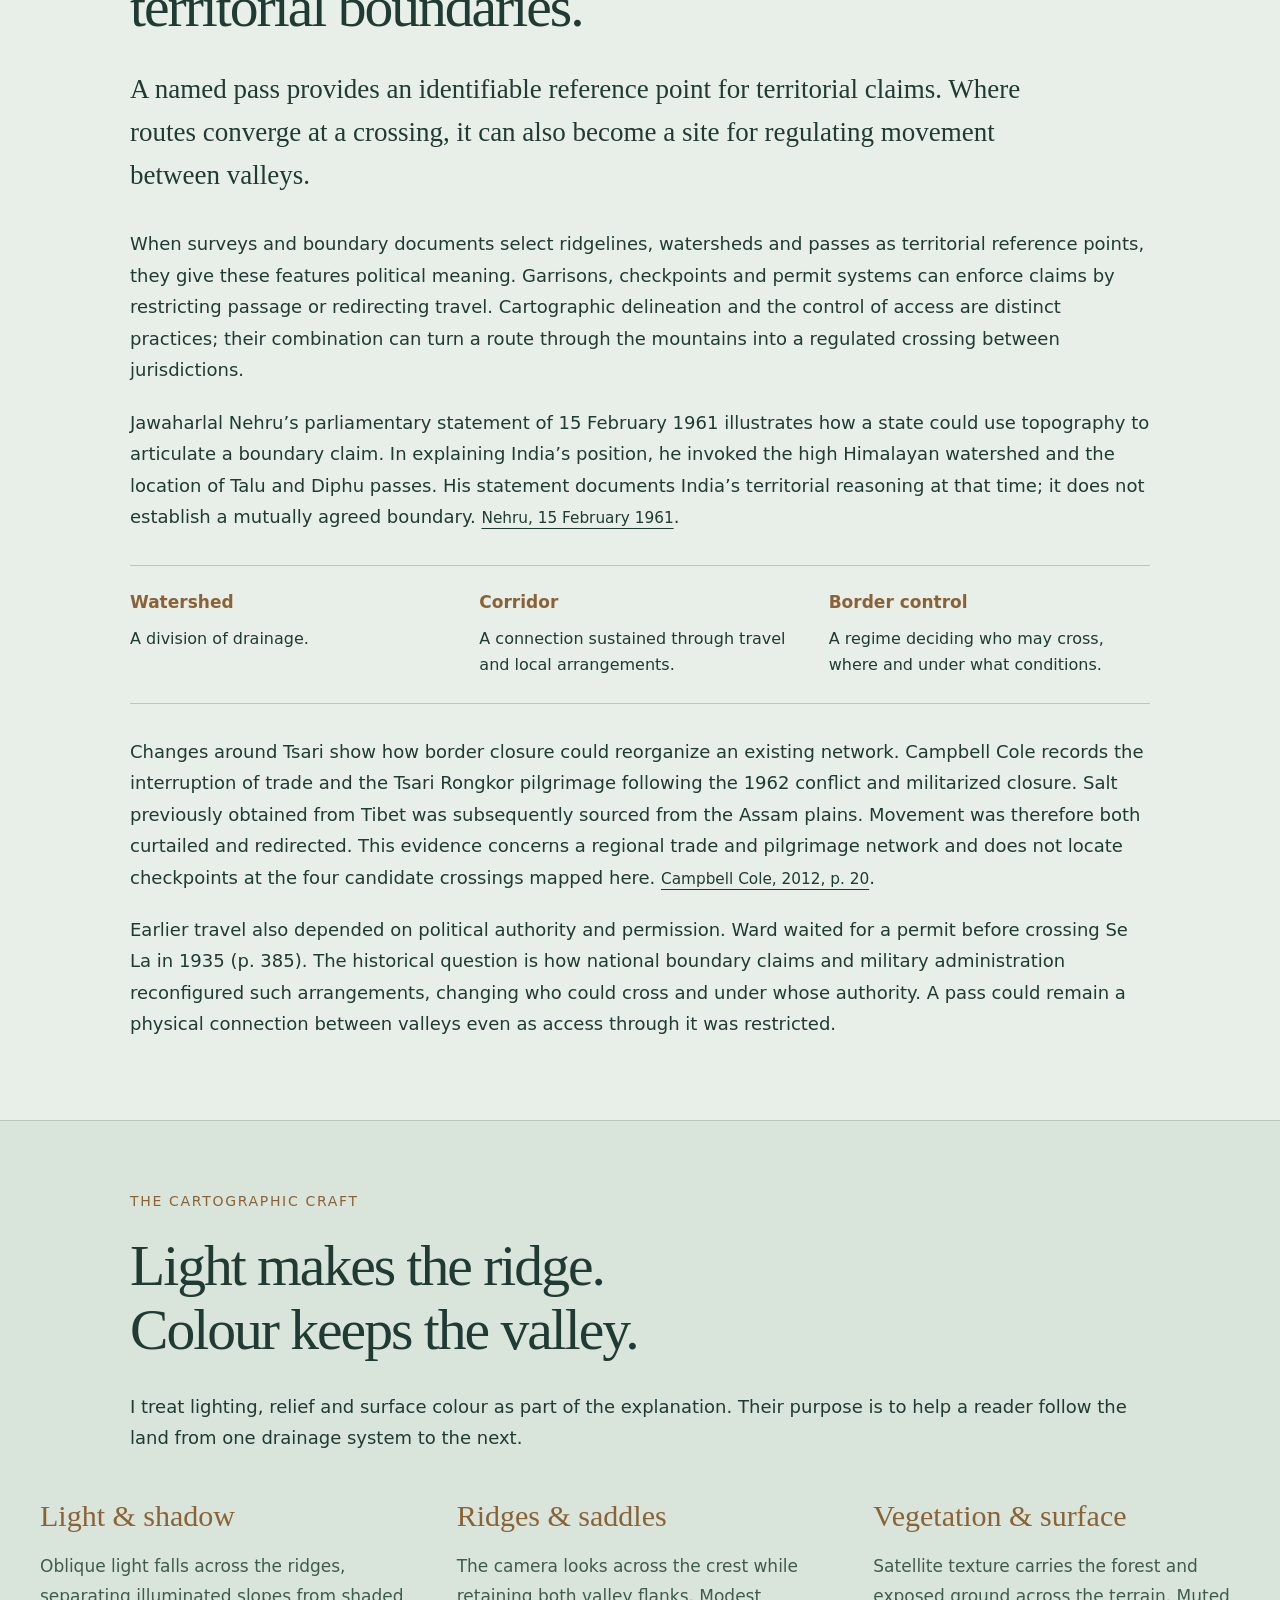
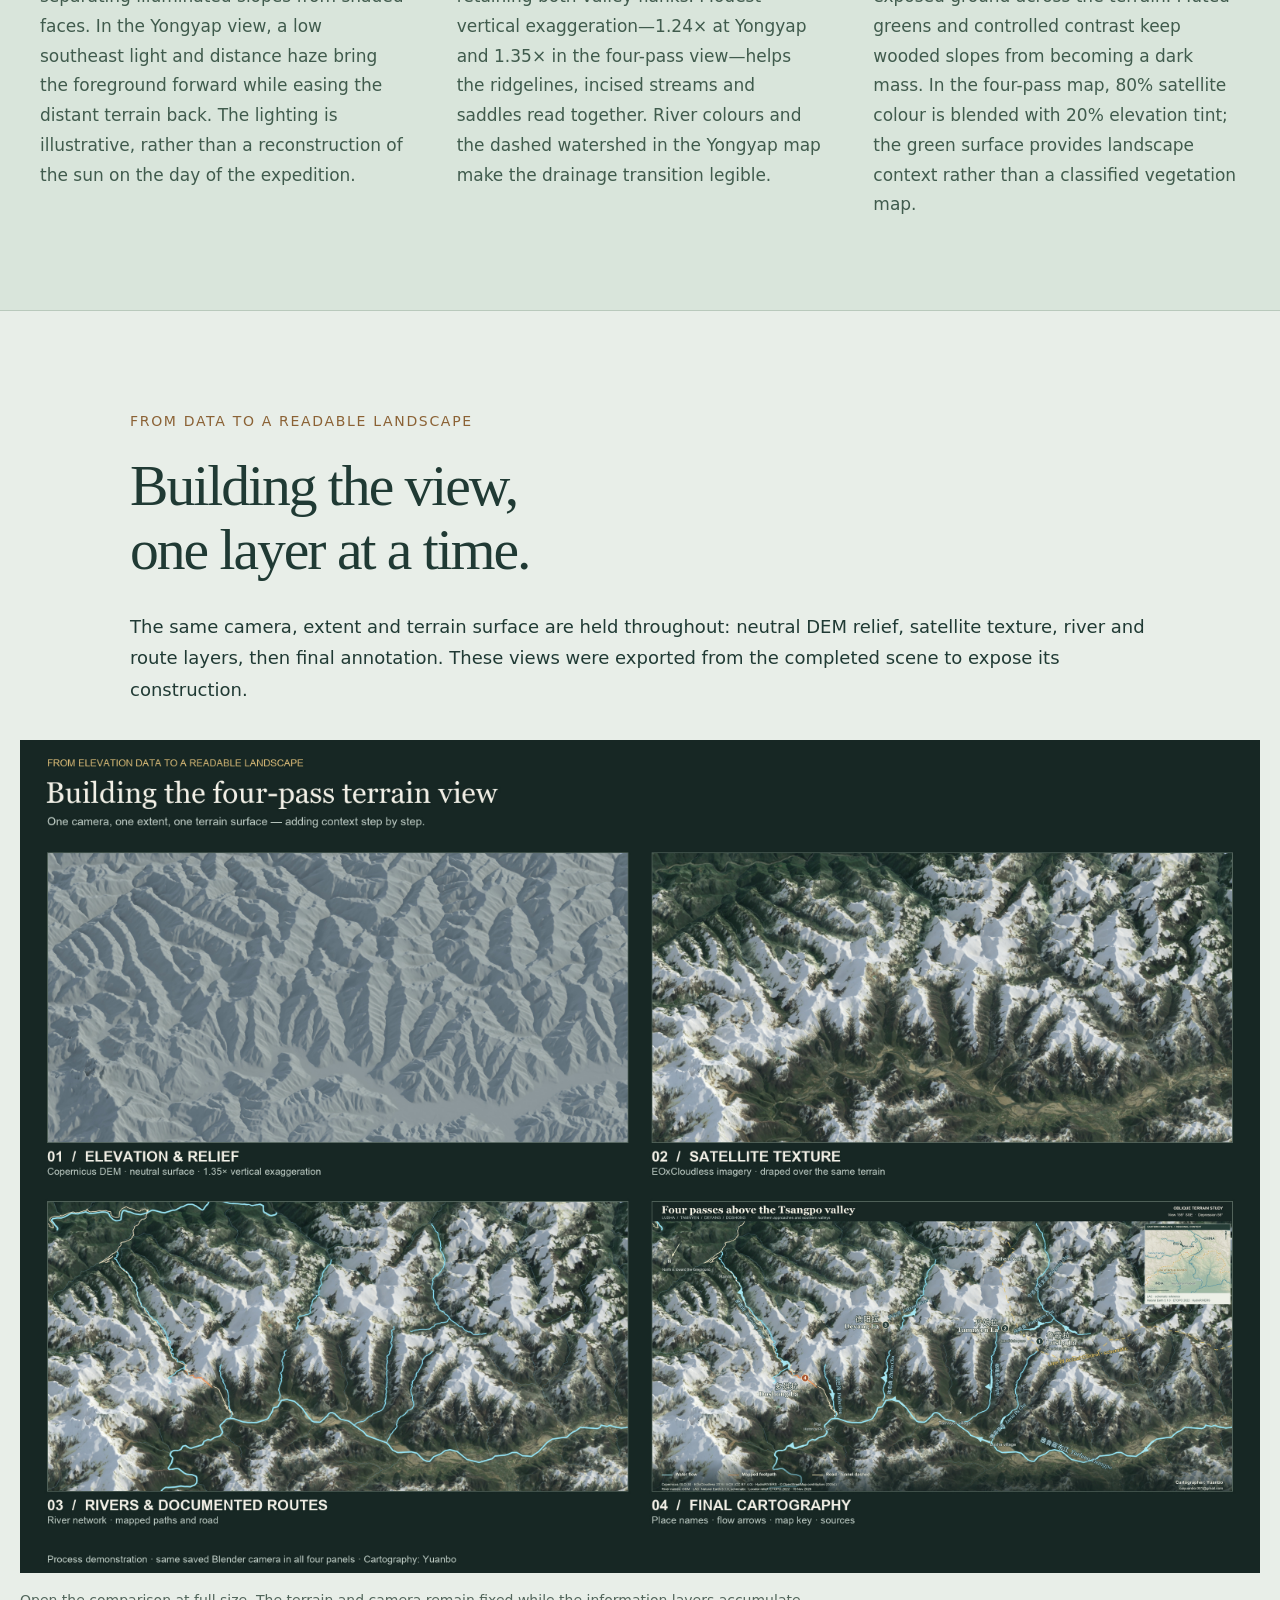
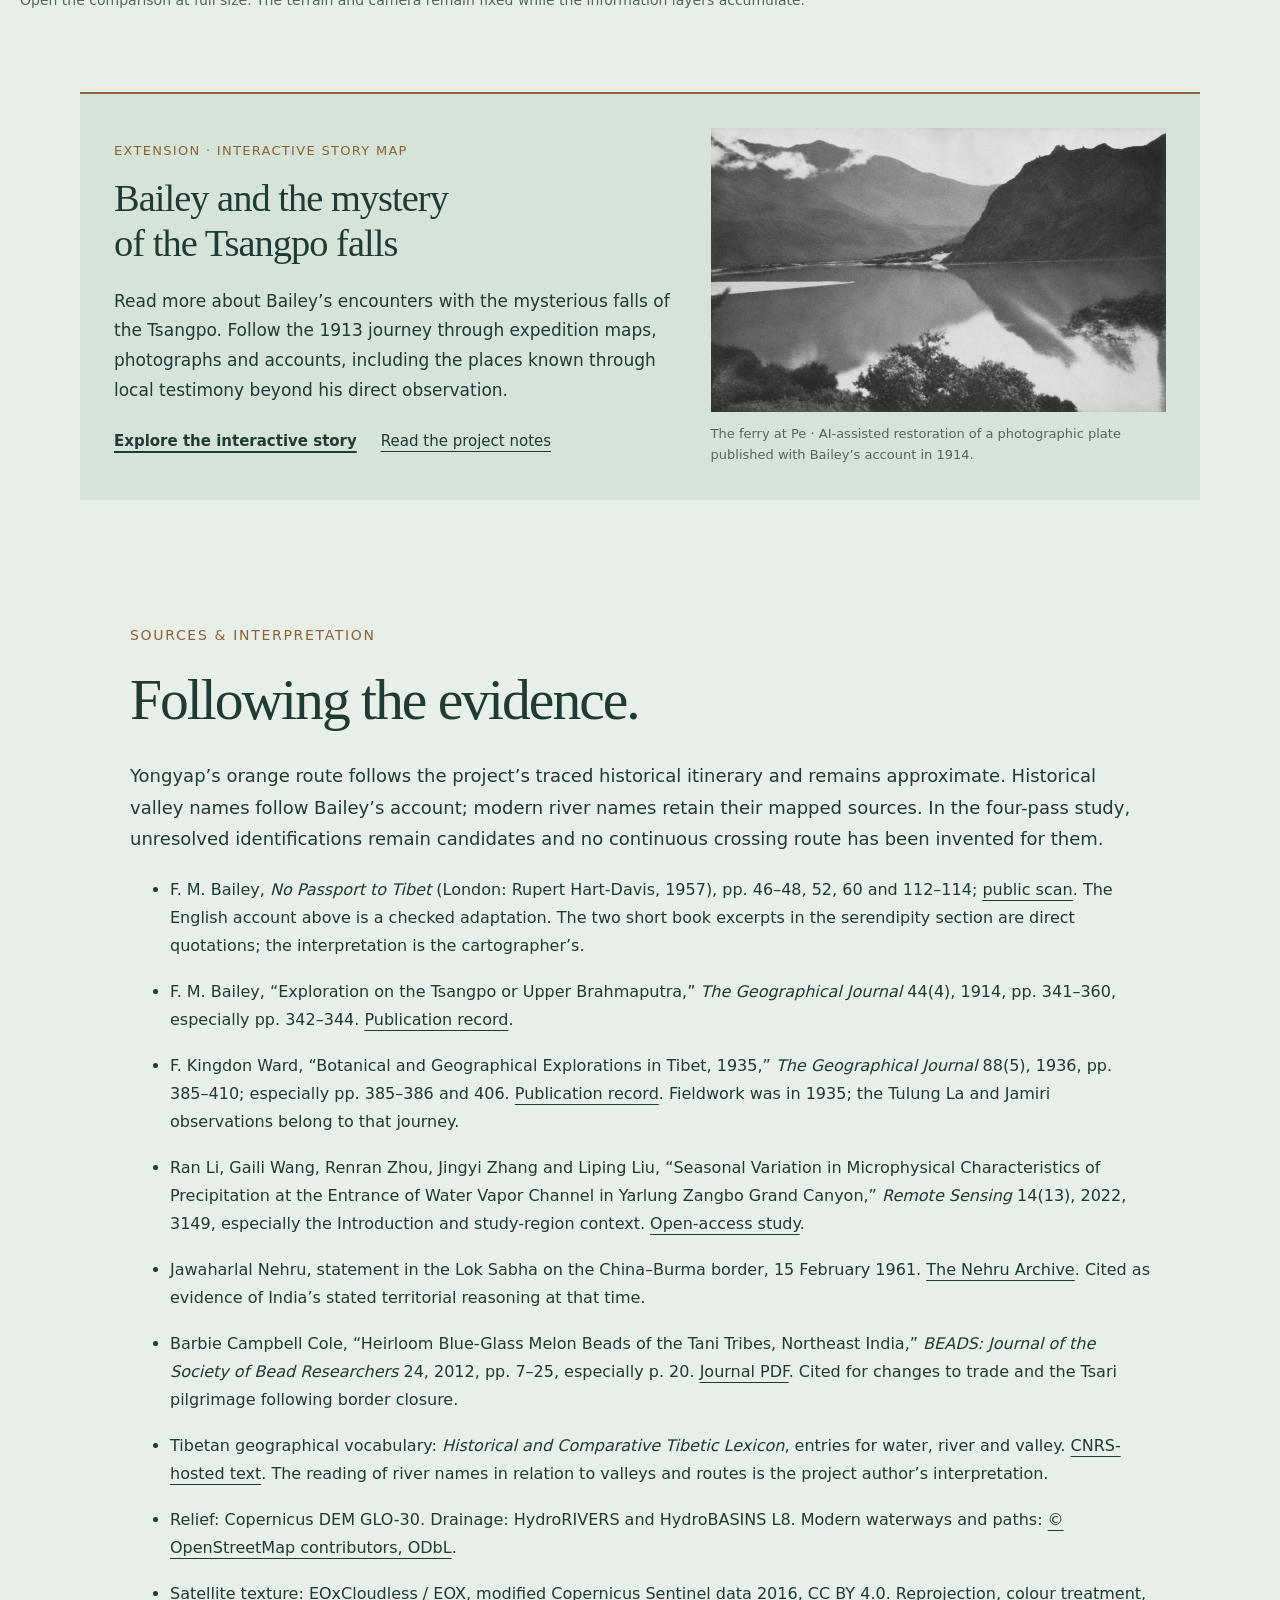
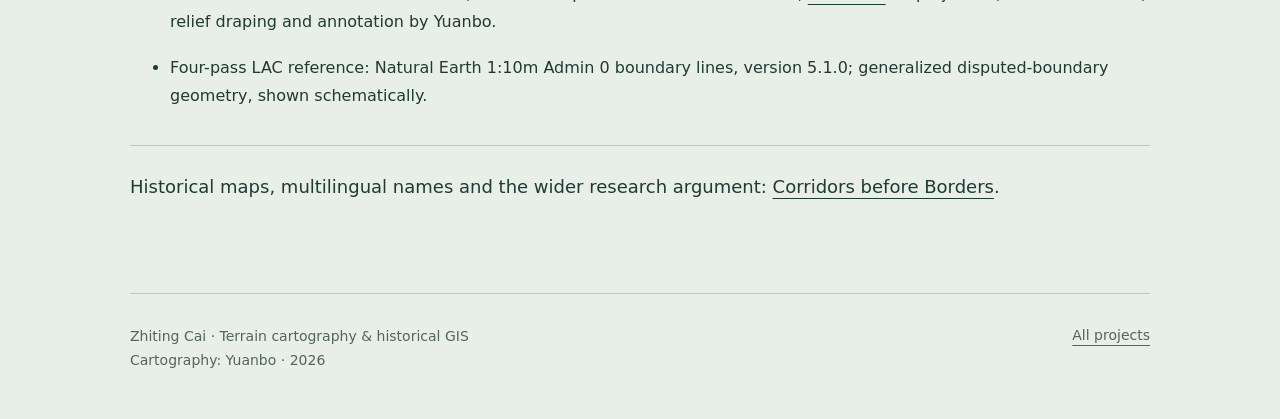
==== commit 4d111dc9: "Show three ordered views of the Yongyap La saddle" ====
--- a/across-the-divide.html
+++ b/across-the-divide.html
@@ -1,5 +1,5 @@
 <!doctype html>
-<html lang="en"><head><meta charset="utf-8"><meta name="viewport" content="width=device-width, initial-scale=1"><title>Across the Divide · Zhiting Cai</title><meta name="description" content="Mountain passes, river connections and the craft of oblique terrain cartography in the eastern Himalaya."><link rel="stylesheet" href="portfolio.css"><link rel="stylesheet" href="divide.css?v=20261125-saddle"><script src="portfolio.js" defer></script><script src="divide-nav.js" defer></script><link rel="stylesheet" href="story-extension.css?v=20261119-extension"></head>
+<html lang="en"><head><meta charset="utf-8"><meta name="viewport" content="width=device-width, initial-scale=1"><title>Across the Divide · Zhiting Cai</title><meta name="description" content="Mountain passes, river connections and the craft of oblique terrain cartography in the eastern Himalaya."><link rel="stylesheet" href="portfolio.css"><link rel="stylesheet" href="divide.css?v=20261125-saddle-three-views"><script src="portfolio.js" defer></script><script src="divide-nav.js" defer></script><link rel="stylesheet" href="story-extension.css?v=20261119-extension"></head>
 <body class="divide"><a class="skip" href="#main">Skip to maps</a>
 <header class="site-header"><a class="wordmark" href="index.html">Zhiting Cai <span>Cartography &amp; historical GIS</span></a><nav aria-label="Project"><a href="index.html">All projects</a><a href="corridors.html">Corridors before Borders</a></nav></header>
 <main id="main">
@@ -21,16 +21,22 @@
   <p>I followed Yongyap Chu up to its headwaters, then used the elevation model to check which saddle leads down into the Shümo Chu drainage. The May image shows where snow still covers the high slopes and where the gullies emerge below it. Read alongside Bailey’s account and the direction of drainage on both sides, these clues point to the saddle marked here as the most likely crossing.</p>
   <div class="saddle-comparison">
     <figure>
+      <a href="assets/divide/Yongyap_La.png" data-lightbox data-caption="Yongyap La · Tibet and Adjacent Countries (1916) · Survey of India">
+        <img src="assets/divide/Yongyap_La.png" width="648" height="688" loading="lazy" alt="Historic contour map detail showing the red crossing symbol beside the label Yang-gyap P.">
+      </a>
+      <figcaption>Yongyap La detail from <cite>Tibet and Adjacent Countries</cite> (1916) · Survey of India</figcaption>
+    </figure>
+    <figure>
       <a href="assets/divide/yongyap-la-may-2023.jpg" data-lightbox data-caption="Yongyap La · Sentinel-2B · 23 May 2023">
         <img src="assets/divide/yongyap-la-may-2023.jpg" width="846" height="898" loading="lazy" alt="Overhead satellite image showing snow on the high slopes around Yongyap La, exposed gullies below, and a ring marking the inferred saddle.">
       </a>
       <figcaption>Snow cover around the inferred saddle · Copernicus Sentinel-2B, 23 May 2023 · north up</figcaption>
     </figure>
     <figure>
-      <a href="assets/divide/Yongyap_La.png" data-lightbox data-caption="Yongyap La · Tibet and Adjacent Countries (1916) · Survey of India">
-        <img src="assets/divide/Yongyap_La.png" width="648" height="688" loading="lazy" alt="Historic contour map detail showing the red crossing symbol beside the label Yang-gyap P.">
+      <a href="assets/divide/Yongyap_la_3D.png" data-lightbox data-caption="Yongyap La · Overhead view of the 3D terrain model">
+        <img src="assets/divide/Yongyap_la_3D.webp" width="780" height="780" loading="lazy" alt="Overhead view of the 3D terrain model showing blue streams in the Tsangpo Basin and green streams in the Dibang Basin, with the two valleys leading toward the pass.">
       </a>
-      <figcaption>Yongyap La detail from <cite>Tibet and Adjacent Countries</cite> (1916) · Survey of India</figcaption>
+      <figcaption>3D terrain model · Yongyap Chu on the Dibang side and Shümo Chu on the Tsangpo side</figcaption>
     </figure>
   </div>
 </section>
--- a/divide.css
+++ b/divide.css
@@ -87,16 +87,21 @@
 
 .divide .saddle-comparison {
   display: grid;
-  grid-template-columns: repeat(2, minmax(0, 1fr));
-  gap: 22px;
+  grid-template-columns: repeat(3, minmax(0, 1fr));
+  gap: 18px;
   margin-top: 28px;
 }
 .divide .saddle-comparison a { display: block; border: 1px solid var(--line); }
+.divide .saddle-comparison img {
+  aspect-ratio: 648 / 688;
+  object-fit: contain;
+  background: var(--wash);
+}
 .divide .saddle-comparison figcaption {
   margin-top: 8px;
   color: var(--muted);
   font: 13px/1.5 var(--sans);
 }
-@media (max-width: 560px) {
+@media (max-width: 640px) {
   .divide .saddle-comparison { grid-template-columns: 1fr; }
 }
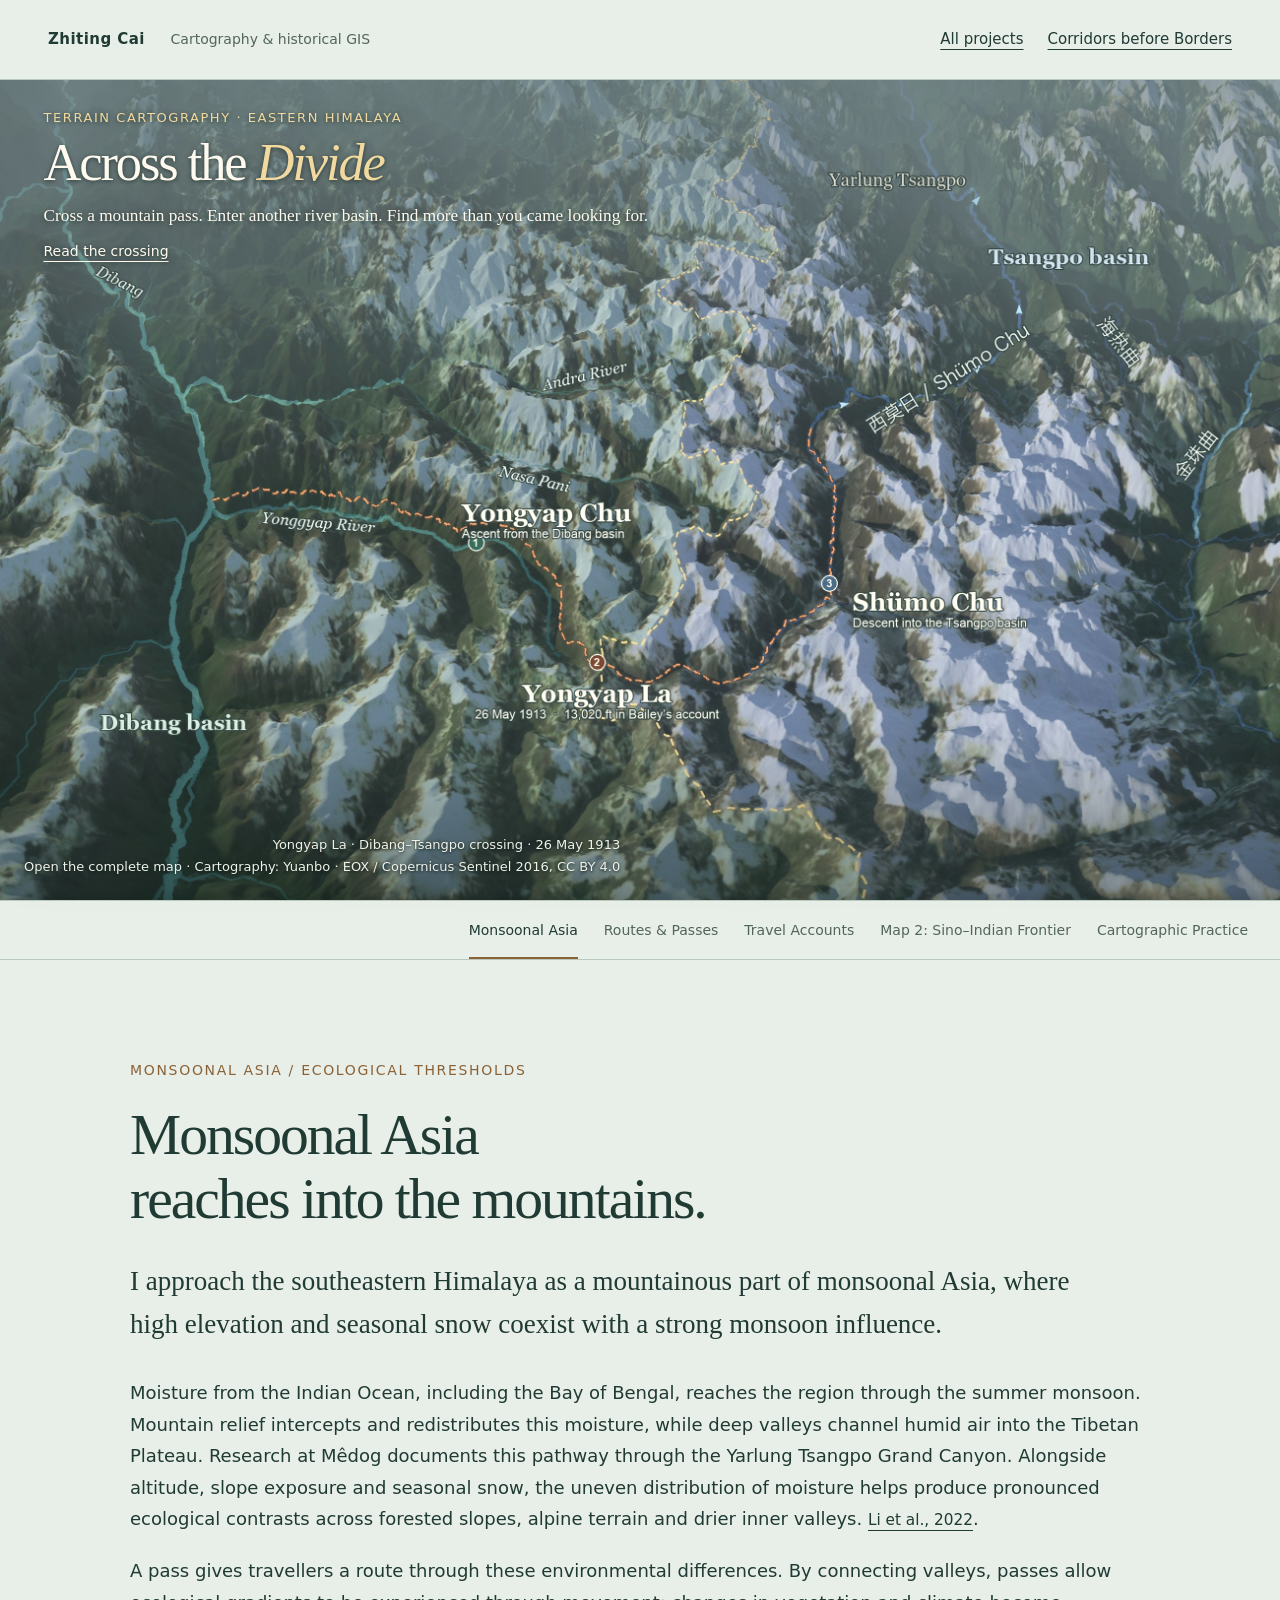
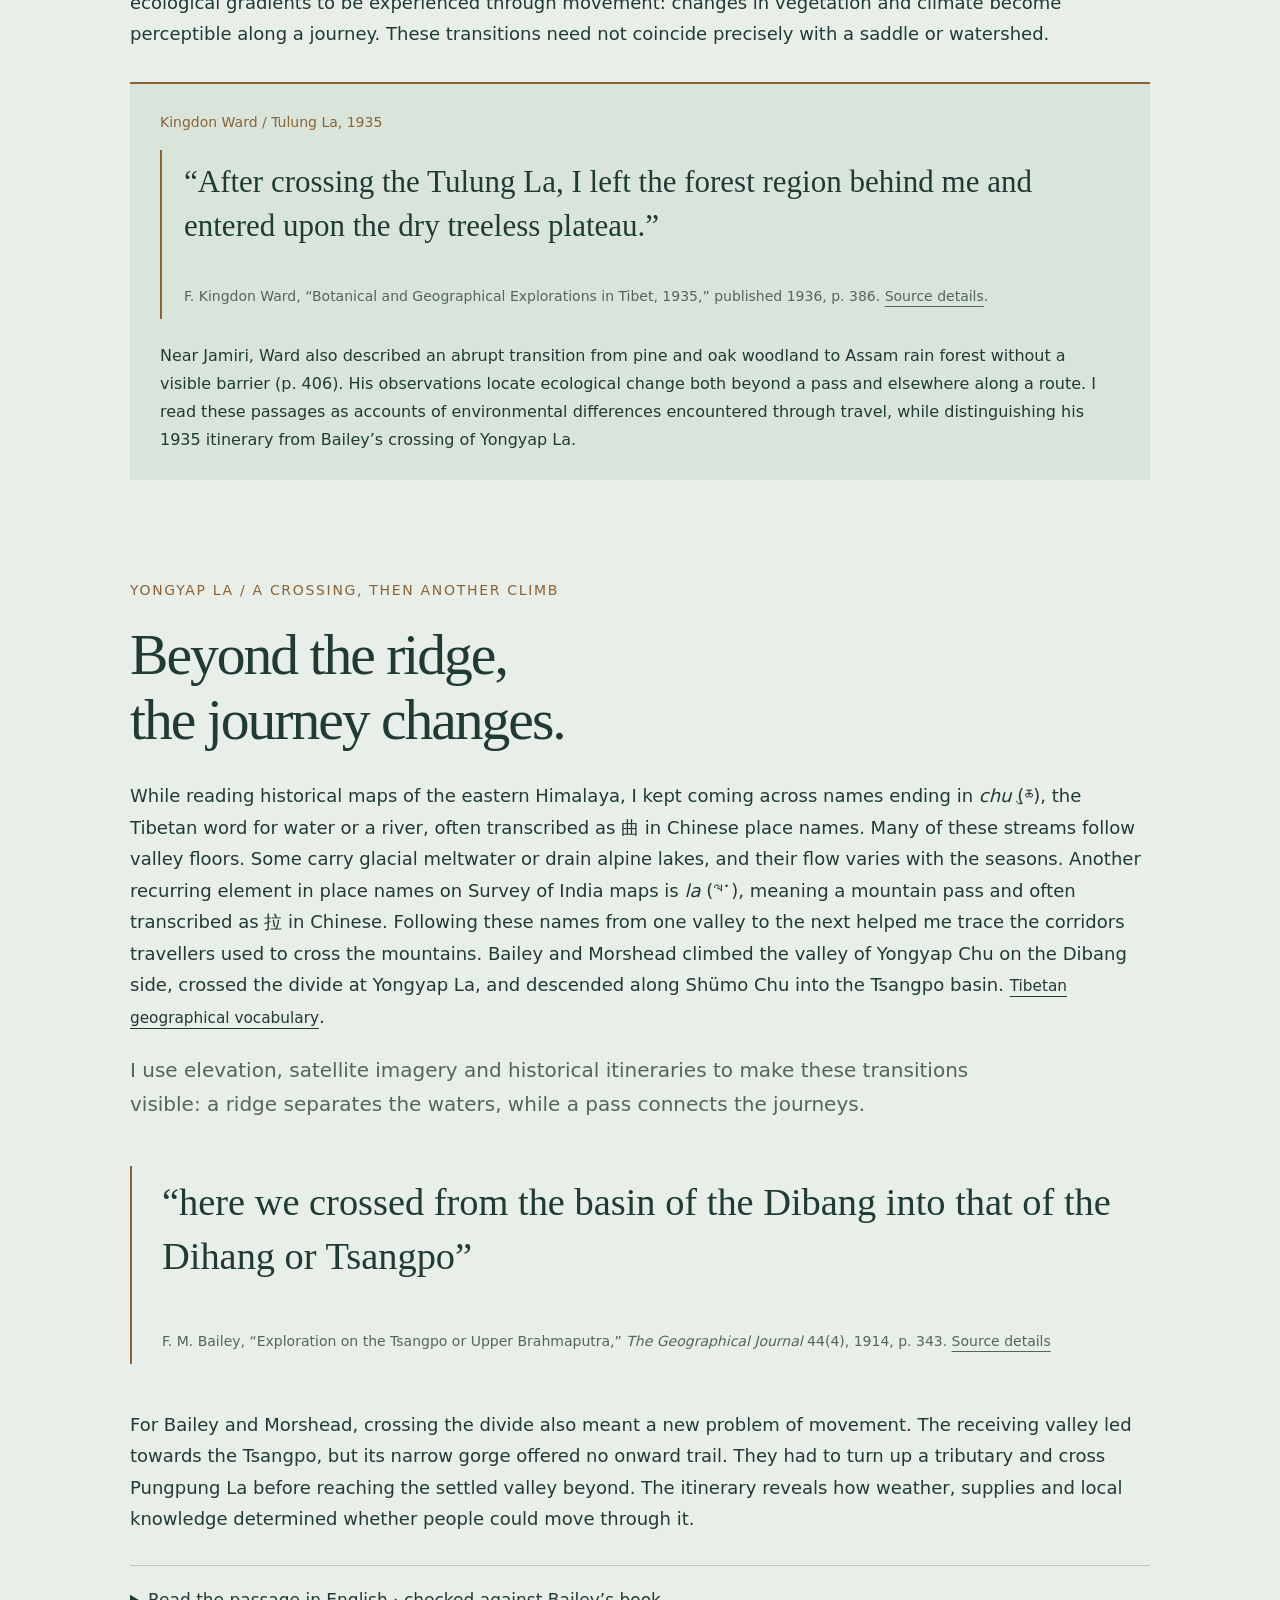
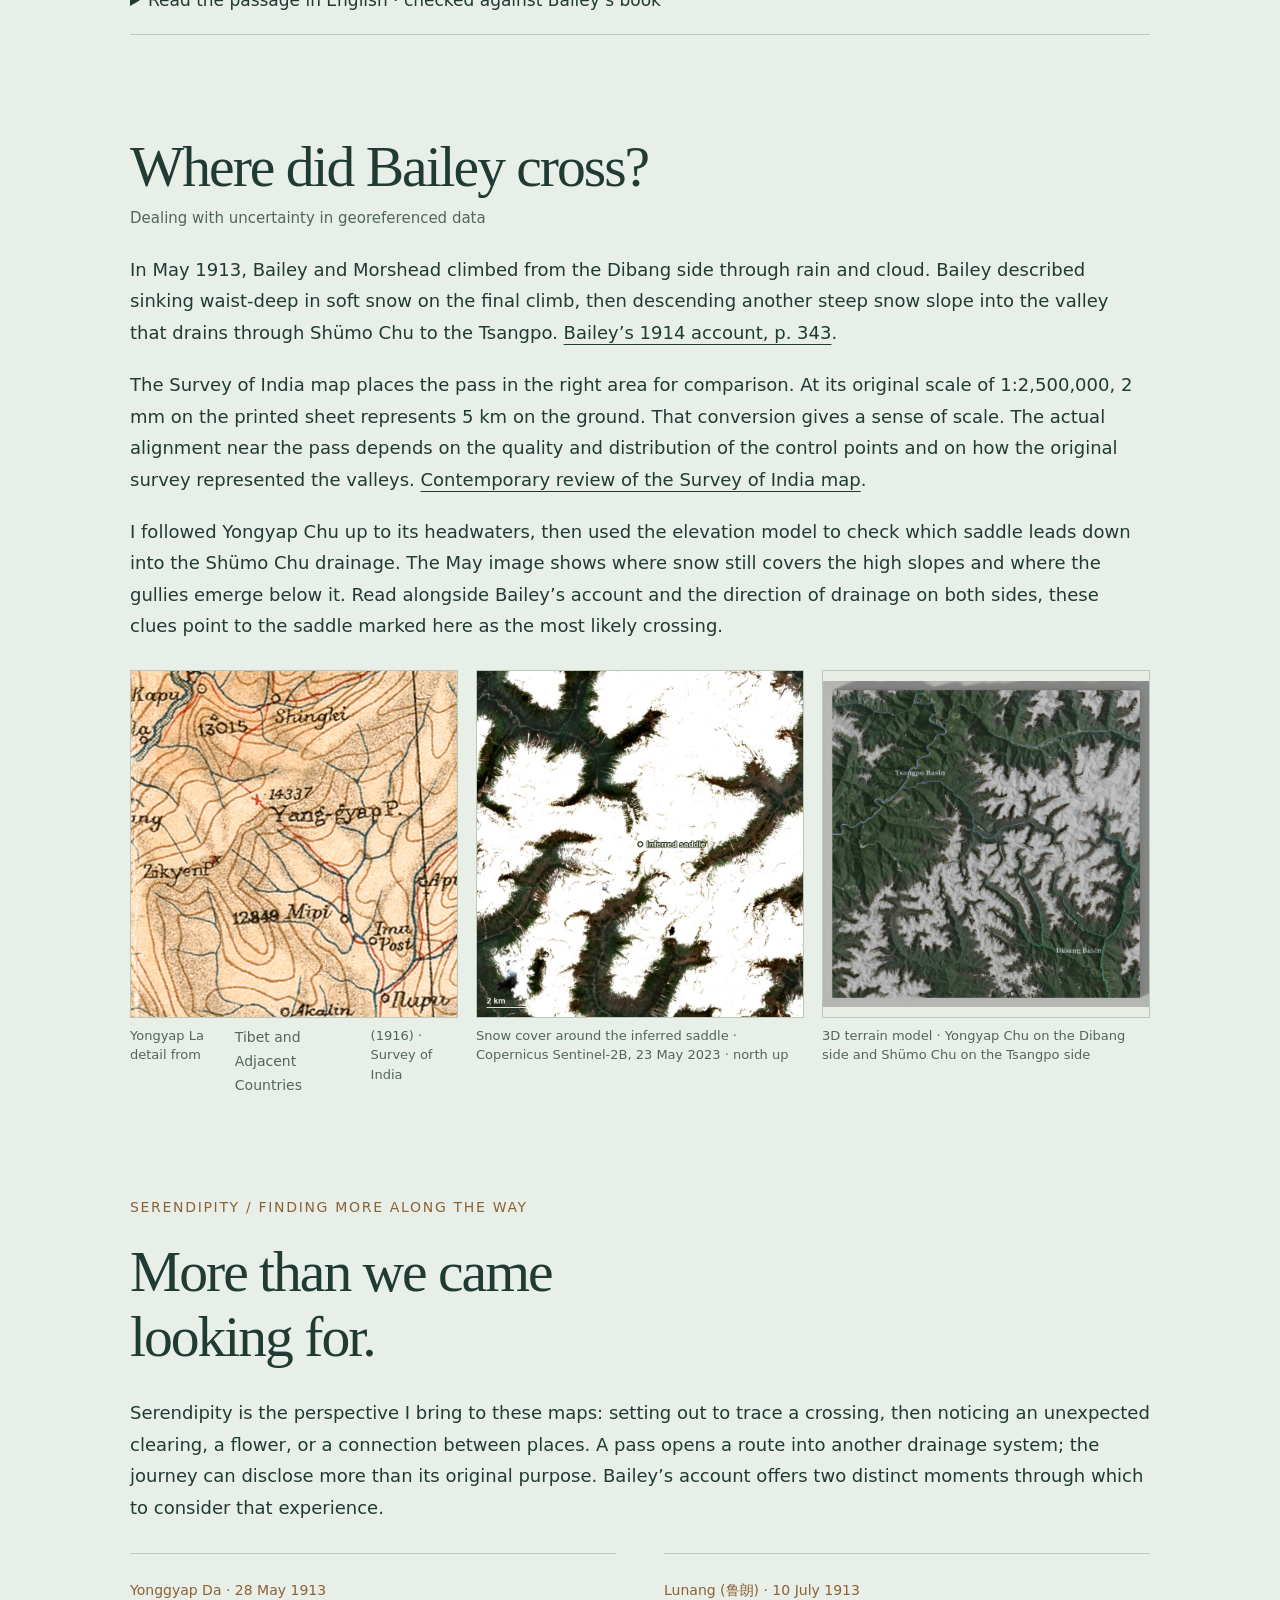
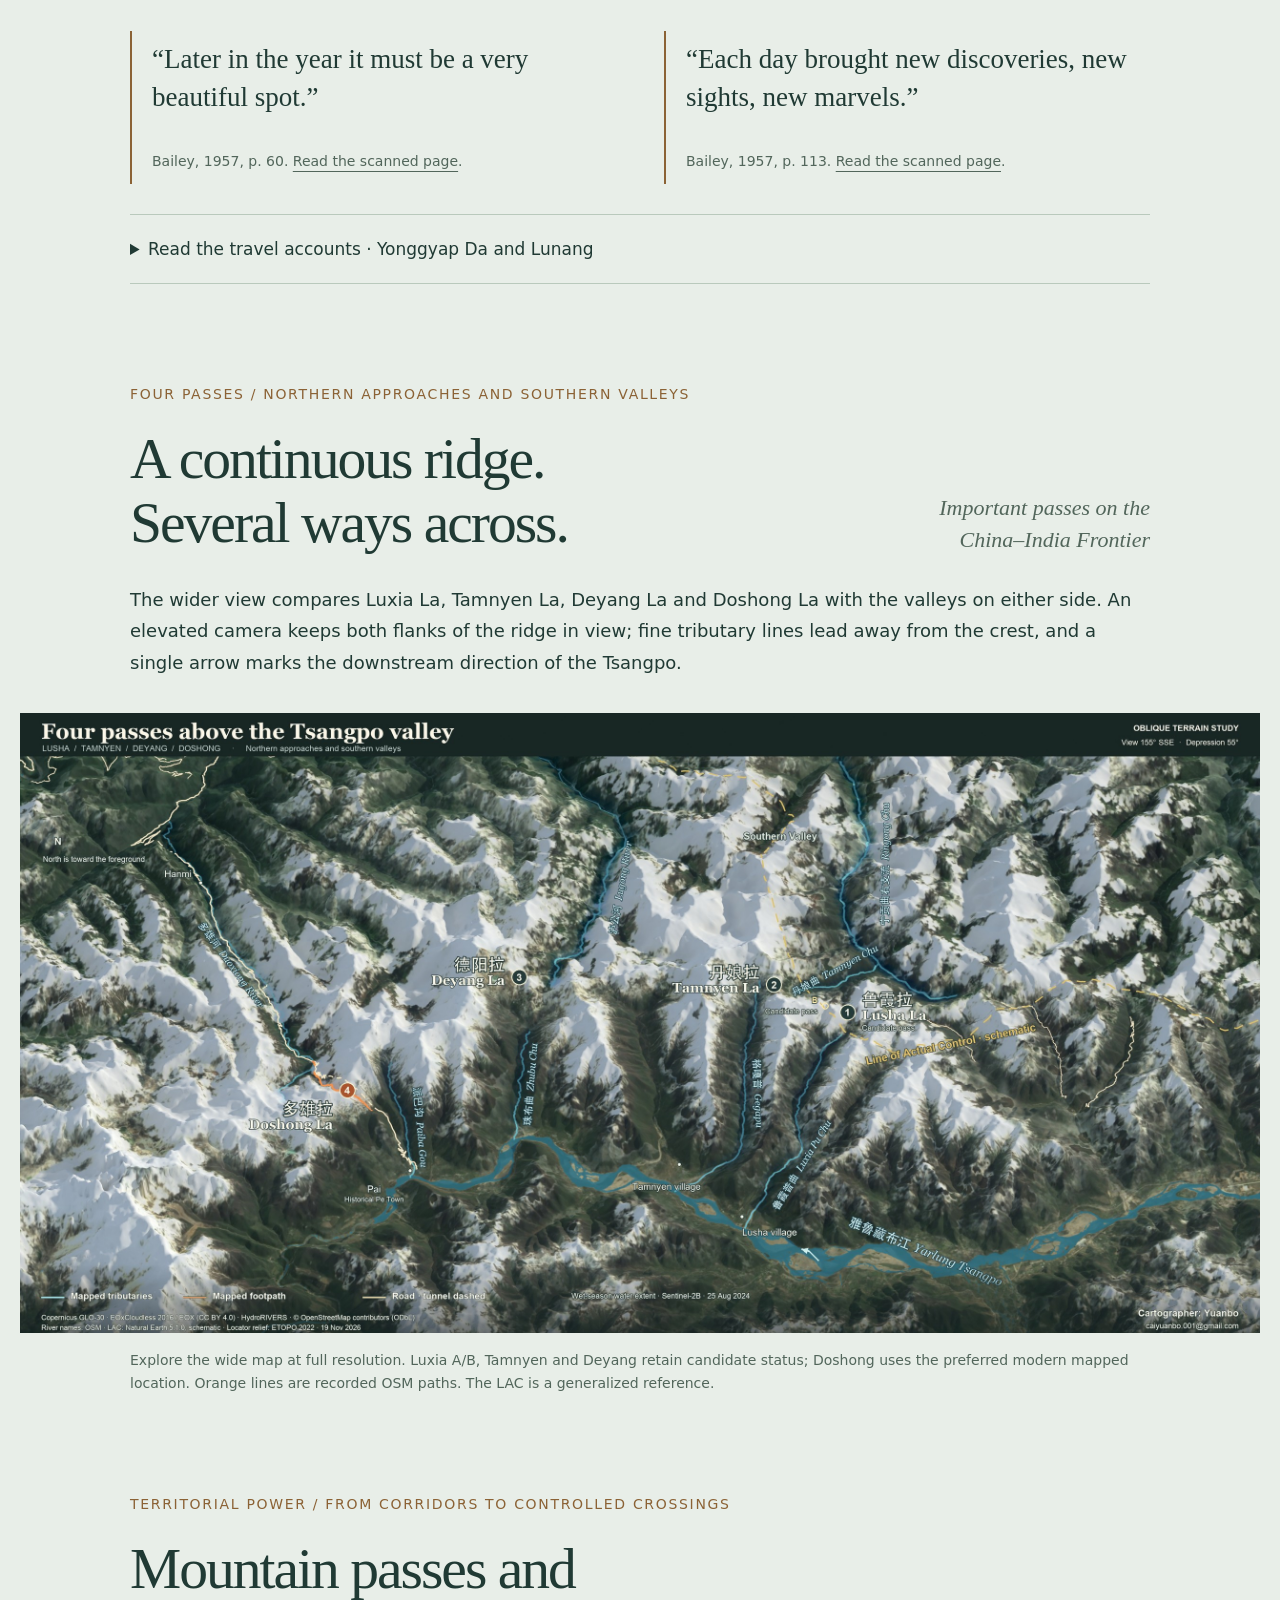
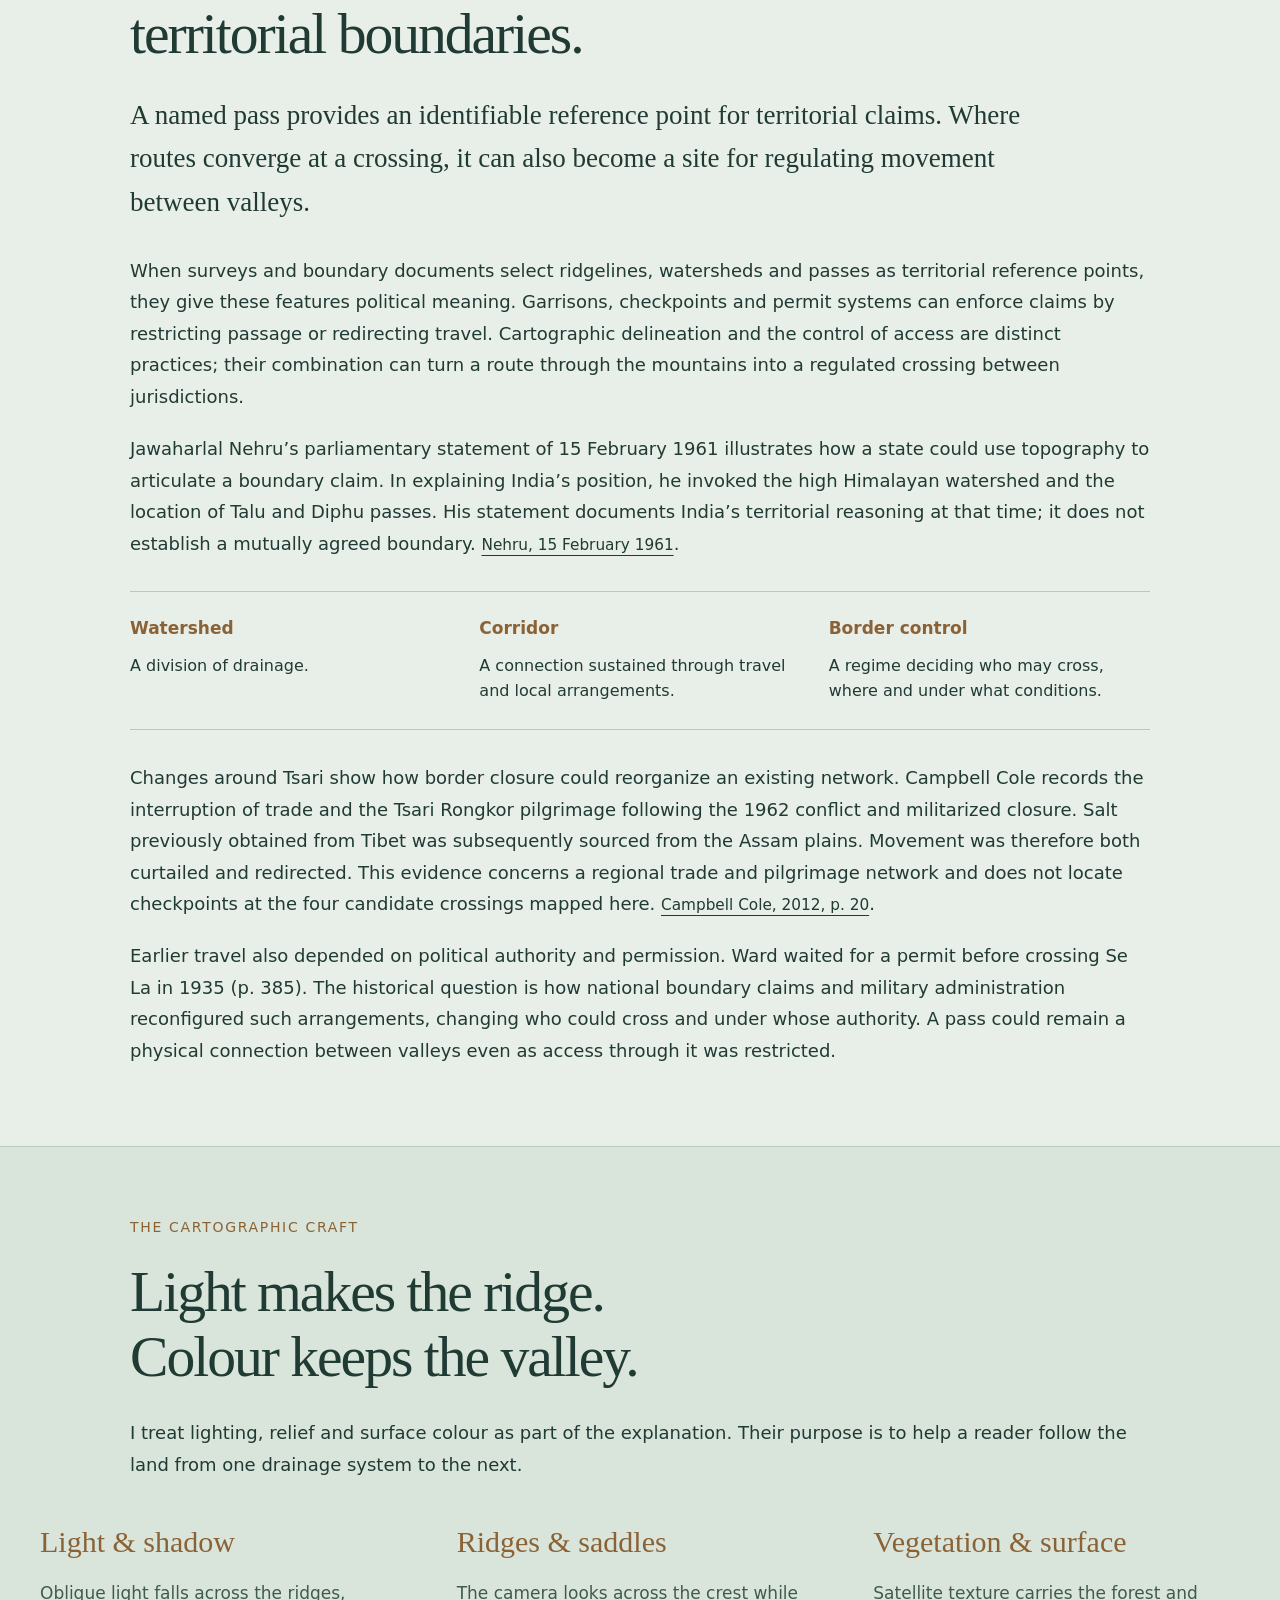
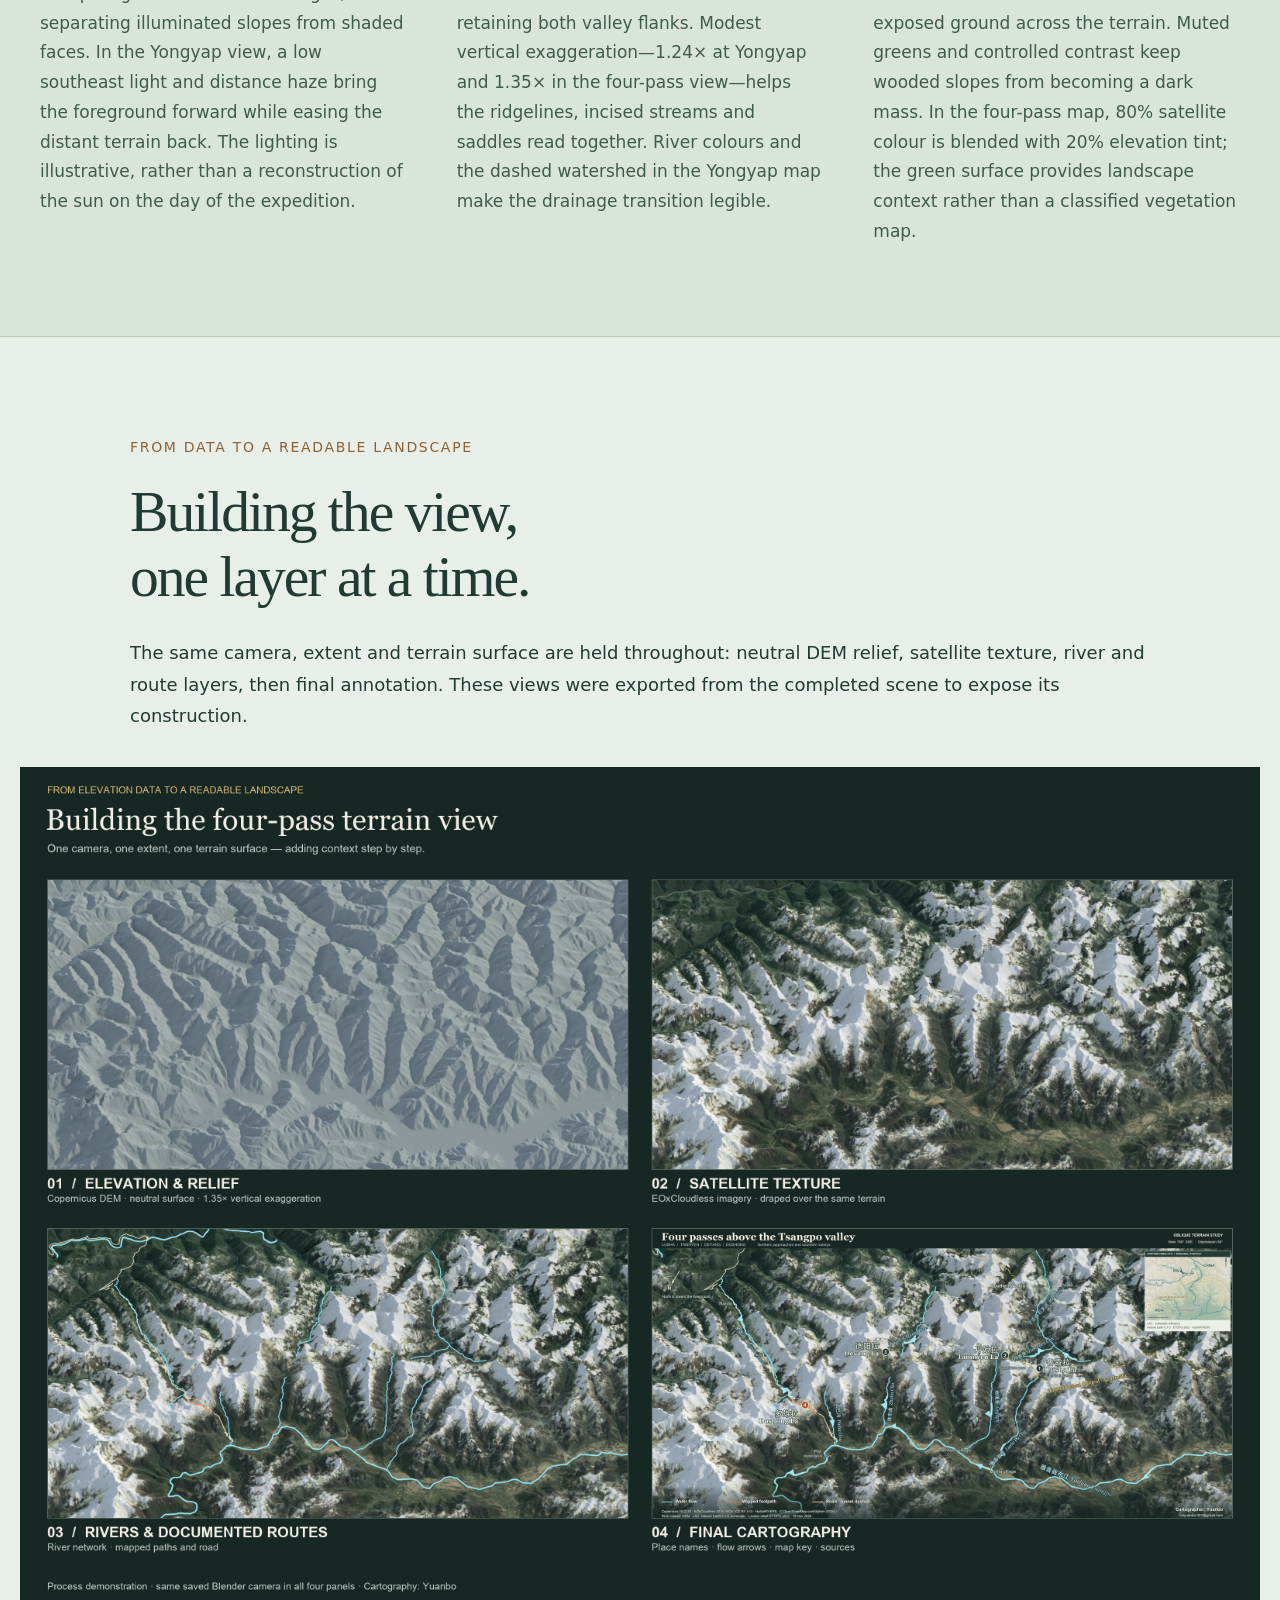
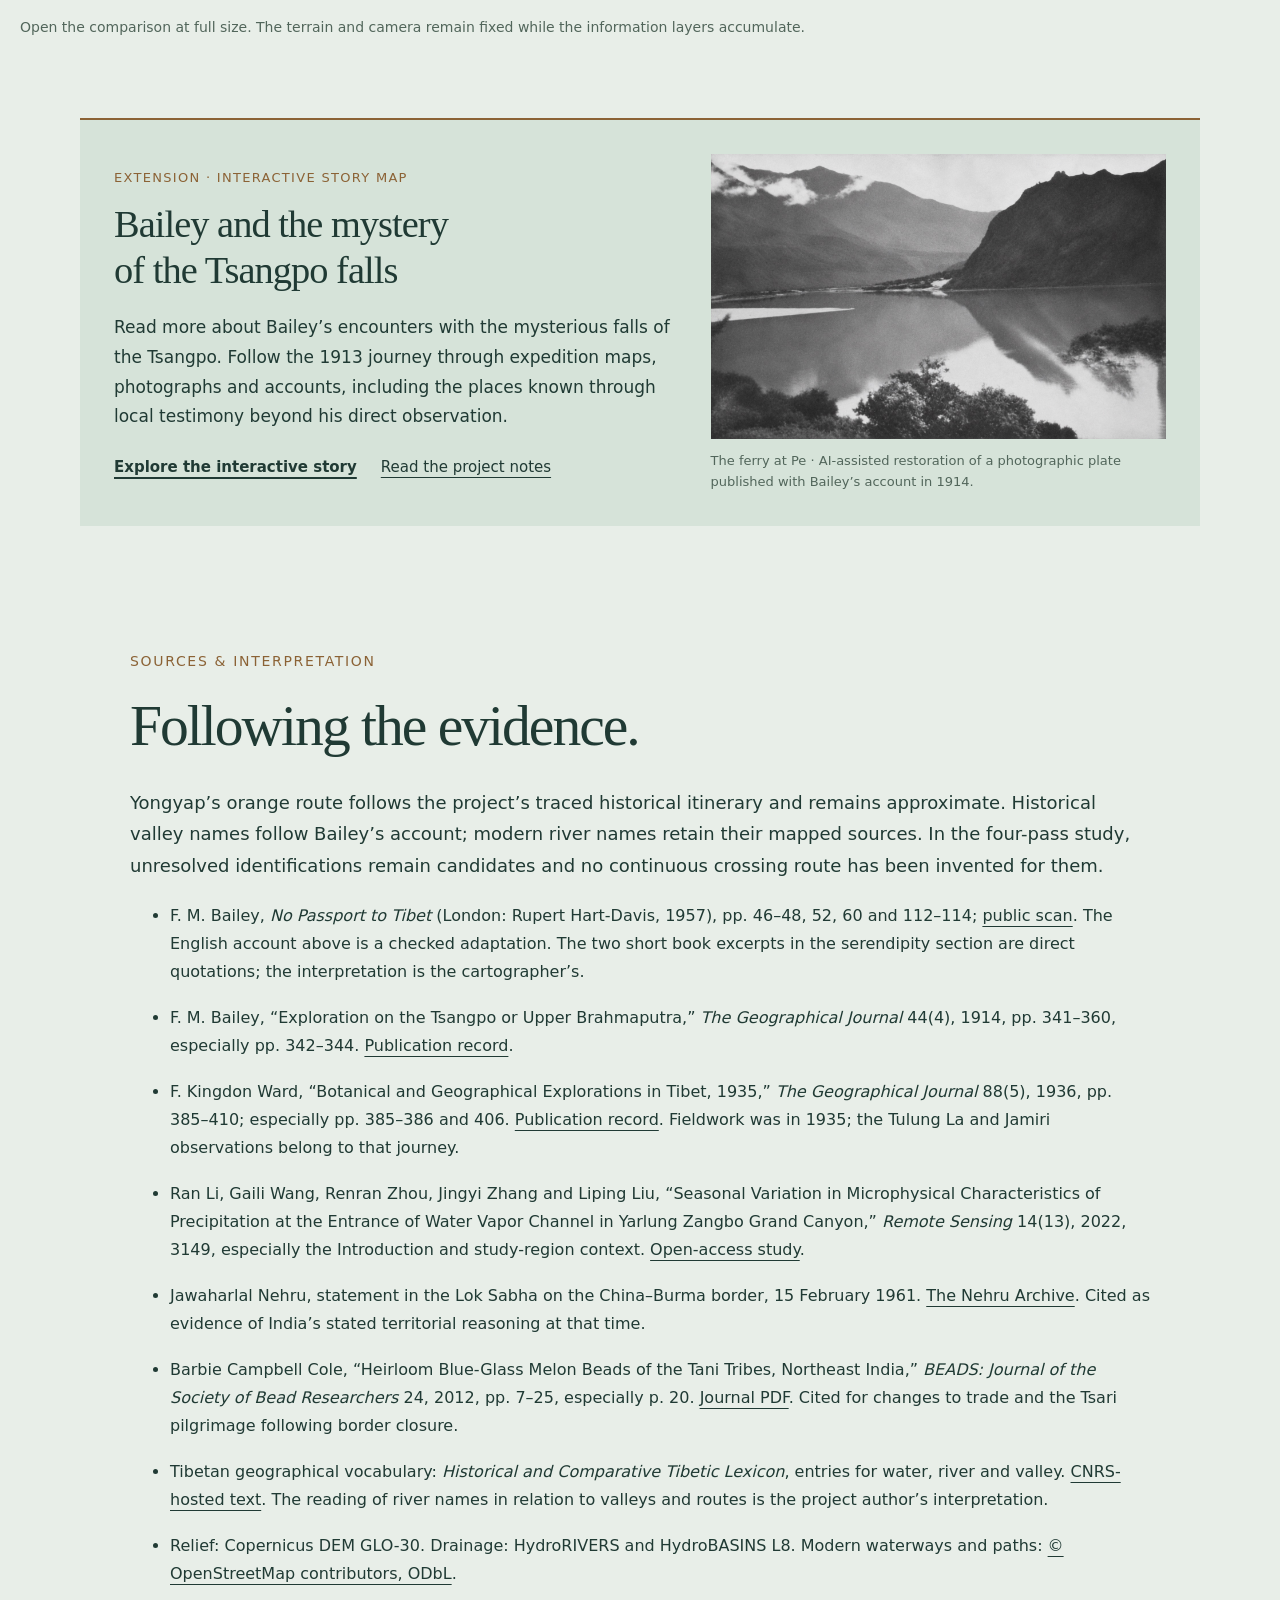
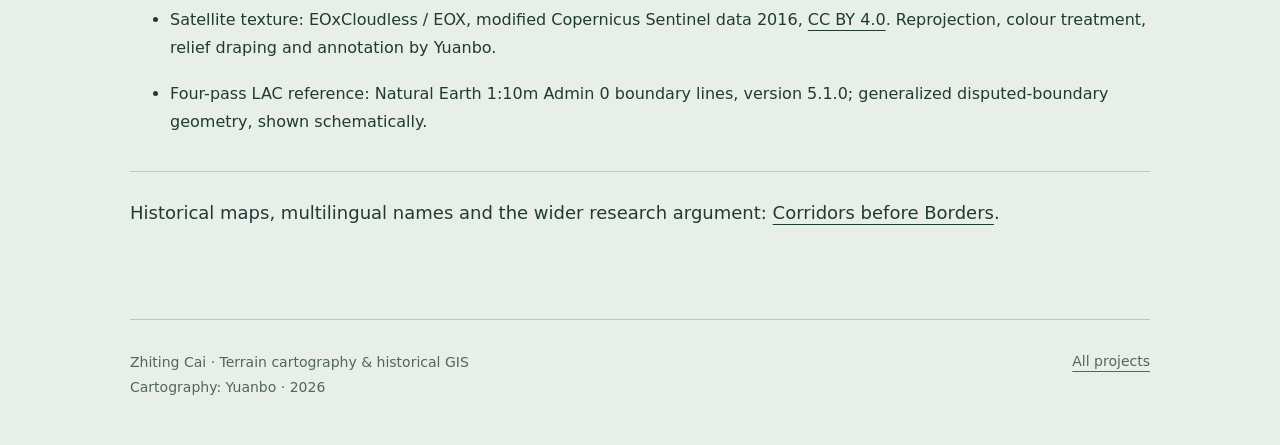
==== commit 8a00649e: "Add a subtitle on georeferencing uncertainty" ====
--- a/across-the-divide.html
+++ b/across-the-divide.html
@@ -1,5 +1,5 @@
 <!doctype html>
-<html lang="en"><head><meta charset="utf-8"><meta name="viewport" content="width=device-width, initial-scale=1"><title>Across the Divide · Zhiting Cai</title><meta name="description" content="Mountain passes, river connections and the craft of oblique terrain cartography in the eastern Himalaya."><link rel="stylesheet" href="portfolio.css"><link rel="stylesheet" href="divide.css?v=20261125-saddle-three-views"><script src="portfolio.js" defer></script><script src="divide-nav.js" defer></script><link rel="stylesheet" href="story-extension.css?v=20261119-extension"></head>
+<html lang="en"><head><meta charset="utf-8"><meta name="viewport" content="width=device-width, initial-scale=1"><title>Across the Divide · Zhiting Cai</title><meta name="description" content="Mountain passes, river connections and the craft of oblique terrain cartography in the eastern Himalaya."><link rel="stylesheet" href="portfolio.css"><link rel="stylesheet" href="divide.css?v=20261125-saddle-subtitle"><script src="portfolio.js" defer></script><script src="divide-nav.js" defer></script><link rel="stylesheet" href="story-extension.css?v=20261119-extension"></head>
 <body class="divide"><a class="skip" href="#main">Skip to maps</a>
 <header class="site-header"><a class="wordmark" href="index.html">Zhiting Cai <span>Cartography &amp; historical GIS</span></a><nav aria-label="Project"><a href="index.html">All projects</a><a href="corridors.html">Corridors before Borders</a></nav></header>
 <main id="main">
@@ -16,6 +16,7 @@
 <p class="account-label">Date check: 7 May marks the first day of the fourth Tibetan month in the calendar discussion on pp. 46–47; it is not the departure date. The distinction between a river connection and a traversable route is also explicit in Bailey’s 1914 account, p. 343. <a href="https://archive.org/details/no-passport-to-tibet/page/n47/mode/2up">Read the book scan</a>.</p></div></details></section>
 <section id="locating-the-saddle" class="reading section-space saddle-section" aria-labelledby="saddle-title">
   <h2 id="saddle-title">Where did Bailey cross?</h2>
+  <p class="saddle-subtitle">Dealing with uncertainty in georeferenced data</p>
   <p>In May 1913, Bailey and Morshead climbed from the Dibang side through rain and cloud. Bailey described sinking waist-deep in soft snow on the final climb, then descending another steep snow slope into the valley that drains through Shümo Chu to the Tsangpo. <a href="https://doi.org/10.2307/1778591">Bailey’s 1914 account, p. 343</a>.</p>
   <p>The Survey of India map places the pass in the right area for comparison. At its original scale of 1:2,500,000, 2 mm on the printed sheet represents 5 km on the ground. That conversion gives a sense of scale. The actual alignment near the pass depends on the quality and distribution of the control points and on how the original survey represented the valleys. <a href="https://pahar.in/pahar/Books%20and%20Articles/Tibet%20and%20China/1915%20Two%20Important%20Maps%20from%20Survey%20of%20India%20from%20GJv46%20s.pdf">Contemporary review of the Survey of India map</a>.</p>
   <p>I followed Yongyap Chu up to its headwaters, then used the elevation model to check which saddle leads down into the Shümo Chu drainage. The May image shows where snow still covers the high slopes and where the gullies emerge below it. Read alongside Bailey’s account and the direction of drainage on both sides, these clues point to the saddle marked here as the most likely crossing.</p>
@@ -50,4 +51,4 @@
 <section class="story-extension" id="story-extension" aria-labelledby="story-extension-title"><div class="extension-copy"><p class="extension-eyebrow">Extension · Interactive story map</p><h2 id="story-extension-title">Bailey and the mystery <br>of the Tsangpo falls</h2><p>Read more about Bailey’s encounters with the mysterious falls of the Tsangpo. Follow the 1913 journey through expedition maps, photographs and accounts, including the places known through local testimony beyond his direct observation.</p><div class="extension-links"><a class="extension-primary" href="https://yuanbocai-hub.github.io/geog458-labs/lab7/">Explore the interactive story</a><a href="tsangpo.html">Read the project notes</a></div></div><figure><a href="https://yuanbocai-hub.github.io/geog458-labs/lab7/" aria-label="Explore Following the Tsangpo"><img src="assets/tibet/pe-ferry.jpg" width="1600" height="1000" loading="lazy" alt="The Tsangpo flowing between steep mountain slopes, seen from the ferry at Pe."></a><figcaption>The ferry at Pe · AI-assisted restoration of a photographic plate published with Bailey’s account in 1914.</figcaption></figure></section>
 <section id="sources" class="reading section-space sources-block"><p class="eyebrow">Sources &amp; interpretation</p><h2>Following the evidence.</h2><p>Yongyap’s orange route follows the project’s traced historical itinerary and remains approximate. Historical valley names follow Bailey’s account; modern river names retain their mapped sources. In the four-pass study, unresolved identifications remain candidates and no continuous crossing route has been invented for them.</p><ul><li>F. M. Bailey, <i>No Passport to Tibet</i> (London: Rupert Hart-Davis, 1957), pp. 46–48, 52, 60 and 112–114; <a href="https://archive.org/details/no-passport-to-tibet">public scan</a>. The English account above is a checked adaptation. The two short book excerpts in the serendipity section are direct quotations; the interpretation is the cartographer’s.</li><li>F. M. Bailey, “Exploration on the Tsangpo or Upper Brahmaputra,” <i>The Geographical Journal</i> 44(4), 1914, pp. 341–360, especially pp. 342–344. <a href="https://doi.org/10.2307/1778591">Publication record</a>.</li><li id="lit-ward1936">F. Kingdon Ward, “Botanical and Geographical Explorations in Tibet, 1935,” <i>The Geographical Journal</i> 88(5), 1936, pp. 385–410; especially pp. 385–386 and 406. <a href="https://doi.org/10.2307/1785960">Publication record</a>. Fieldwork was in 1935; the Tulung La and Jamiri observations belong to that journey.</li><li id="lit-monsoon">Ran Li, Gaili Wang, Renran Zhou, Jingyi Zhang and Liping Liu, “Seasonal Variation in Microphysical Characteristics of Precipitation at the Entrance of Water Vapor Channel in Yarlung Zangbo Grand Canyon,” <i>Remote Sensing</i> 14(13), 2022, 3149, especially the Introduction and study-region context. <a href="https://doi.org/10.3390/rs14133149">Open-access study</a>.</li><li id="lit-nehru1961">Jawaharlal Nehru, statement in the Lok Sabha on the China–Burma border, 15 February 1961. <a href="https://nehruarchive.in/documents/in-the-lok-sabha-china-burma-border-15-february-1961-l4jxk">The Nehru Archive</a>. Cited as evidence of India’s stated territorial reasoning at that time.</li><li id="lit-cole2012">Barbie Campbell Cole, “Heirloom Blue-Glass Melon Beads of the Tani Tribes, Northeast India,” <i>BEADS: Journal of the Society of Bead Researchers</i> 24, 2012, pp. 7–25, especially p. 20. <a href="https://journals.uoregon.edu/beads/article/download/6222/7973/11866">Journal PDF</a>. Cited for changes to trade and the Tsari pilgrimage following border closure.</li><li id="lit-chu">Tibetan geographical vocabulary: <i>Historical and Comparative Tibetic Lexicon</i>, entries for water, river and valley. <a href="https://lacito.cnrs.fr/wp-content/uploads/2023/09/TibeticLangV1_Part3-App12.pdf">CNRS-hosted text</a>. The reading of river names in relation to valleys and routes is the project author’s interpretation.</li><li>Relief: Copernicus DEM GLO-30. Drainage: HydroRIVERS and HydroBASINS L8. Modern waterways and paths: <a href="https://www.openstreetmap.org/copyright">© OpenStreetMap contributors, ODbL</a>.</li><li>Satellite texture: EOxCloudless / EOX, modified Copernicus Sentinel data 2016, <a href="https://creativecommons.org/licenses/by/4.0/">CC BY 4.0</a>. Reprojection, colour treatment, relief draping and annotation by Yuanbo.</li><li>Four-pass LAC reference: Natural Earth 1:10m Admin 0 boundary lines, version 5.1.0; generalized disputed-boundary geometry, shown schematically.</li></ul><p class="related">Historical maps, multilingual names and the wider research argument: <a href="corridors.html">Corridors before Borders</a>.</p></section>
 </main><footer class="reading"><p>Zhiting Cai · Terrain cartography &amp; historical GIS<br>Cartography: Yuanbo · 2026</p><a href="index.html">All projects</a></footer>
-<dialog id="image-dialog" aria-labelledby="image-caption"><div class="lightbox-toolbar"><p id="image-caption"></p><div><a id="image-original" href="#">Open image file</a><button type="button" id="close-image" aria-label="Close image">Close ×</button></div></div><div class="lightbox-stage"><img id="lightbox-image" alt=""></div><p class="lightbox-help">Click the image to switch between fit and full size. Press Esc to close.</p></dialog></body></html>+<dialog id="image-dialog" aria-labelledby="image-caption"><div class="lightbox-toolbar"><p id="image-caption"></p><div><a id="image-original" href="#">Open image file</a><button type="button" id="close-image" aria-label="Close image">Close ×</button></div></div><div class="lightbox-stage"><img id="lightbox-image" alt=""></div><p class="lightbox-help">Click the image to switch between fit and full size. Press Esc to close.</p></dialog></body></html>
--- a/divide.css
+++ b/divide.css
@@ -85,6 +85,12 @@
 .divide .frontier-heading-note{font:italic 22px/1.45 var(--serif);color:var(--muted);text-align:right;margin:0 0 28px}
 @media(max-width:760px){.divide .four-pass-title-row{grid-template-columns:1fr;gap:0}.divide .frontier-heading-note{text-align:left;font-size:20px;margin:0 0 25px}}
 
+.divide .saddle-section h2 { margin-bottom: 8px; }
+.divide .saddle-subtitle {
+  margin: 0 0 24px;
+  color: var(--muted);
+  font: 15px/1.5 var(--sans);
+}
 .divide .saddle-comparison {
   display: grid;
   grid-template-columns: repeat(3, minmax(0, 1fr));
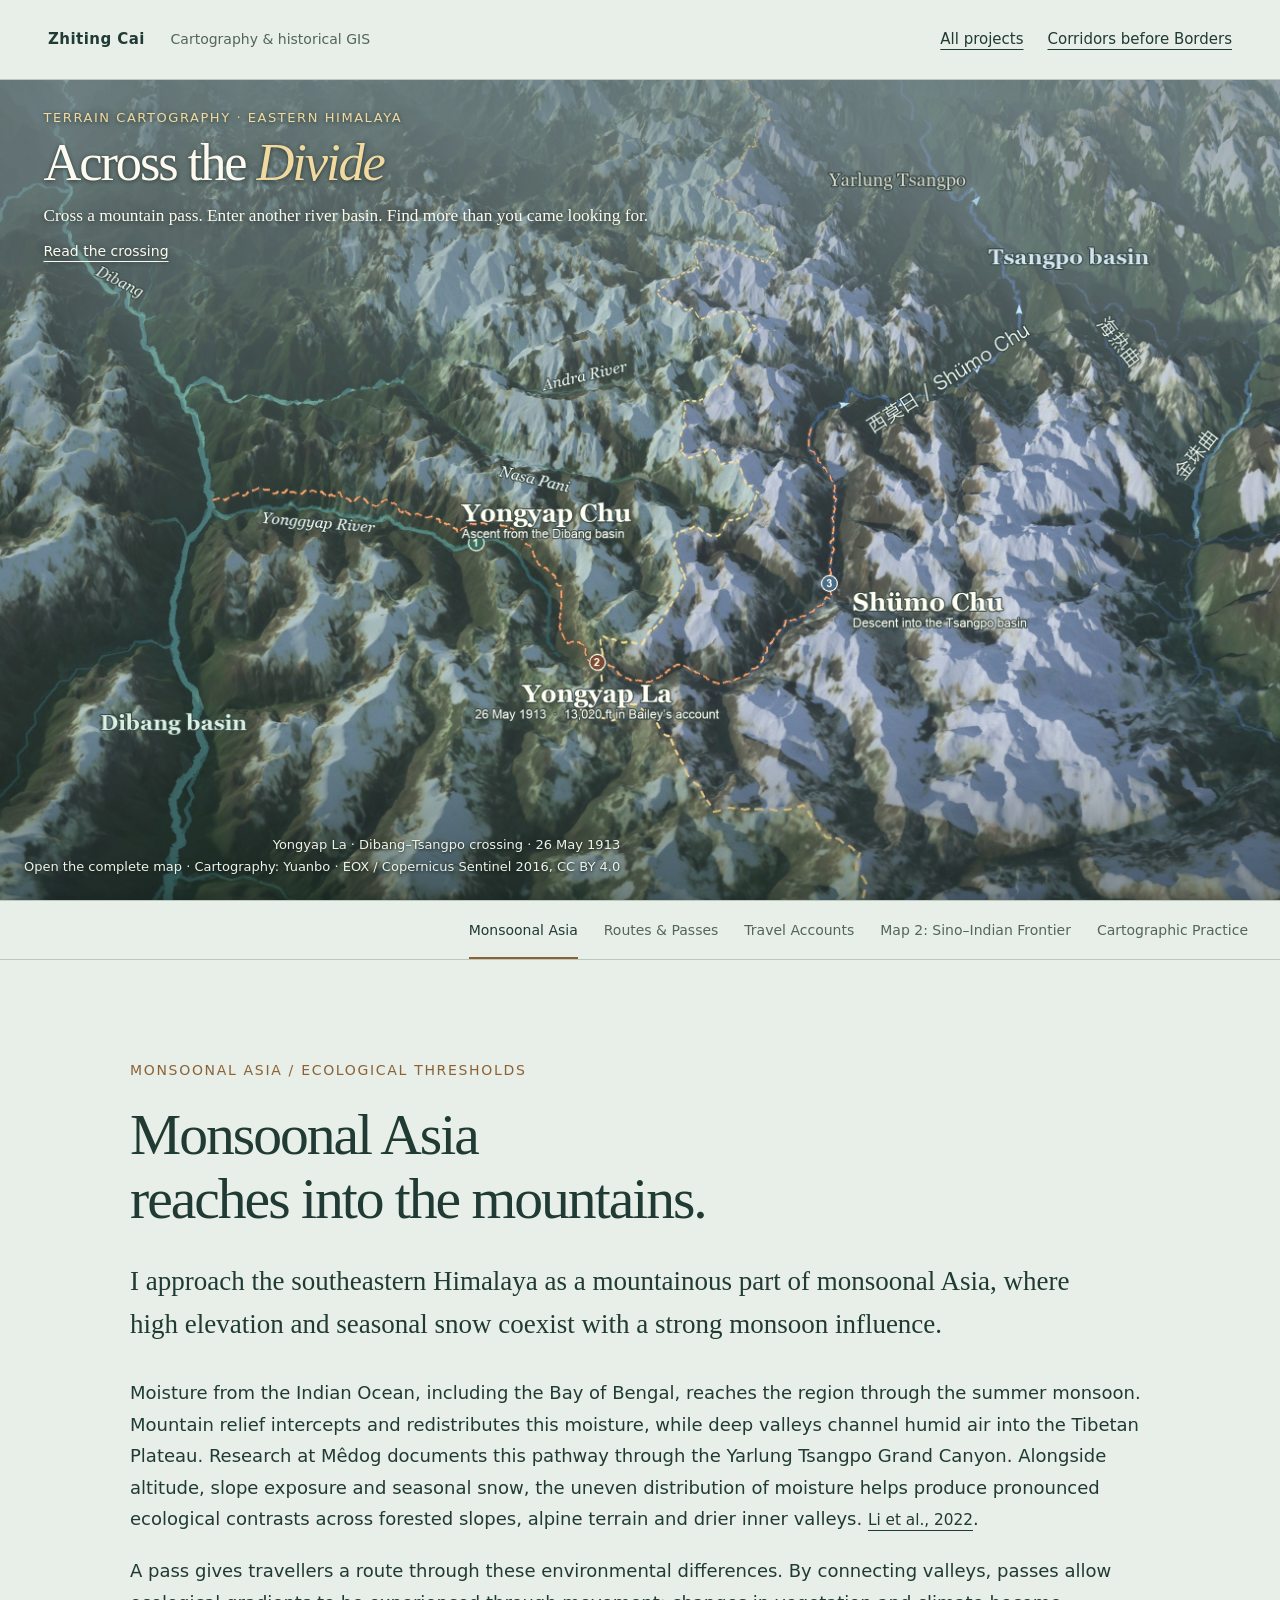
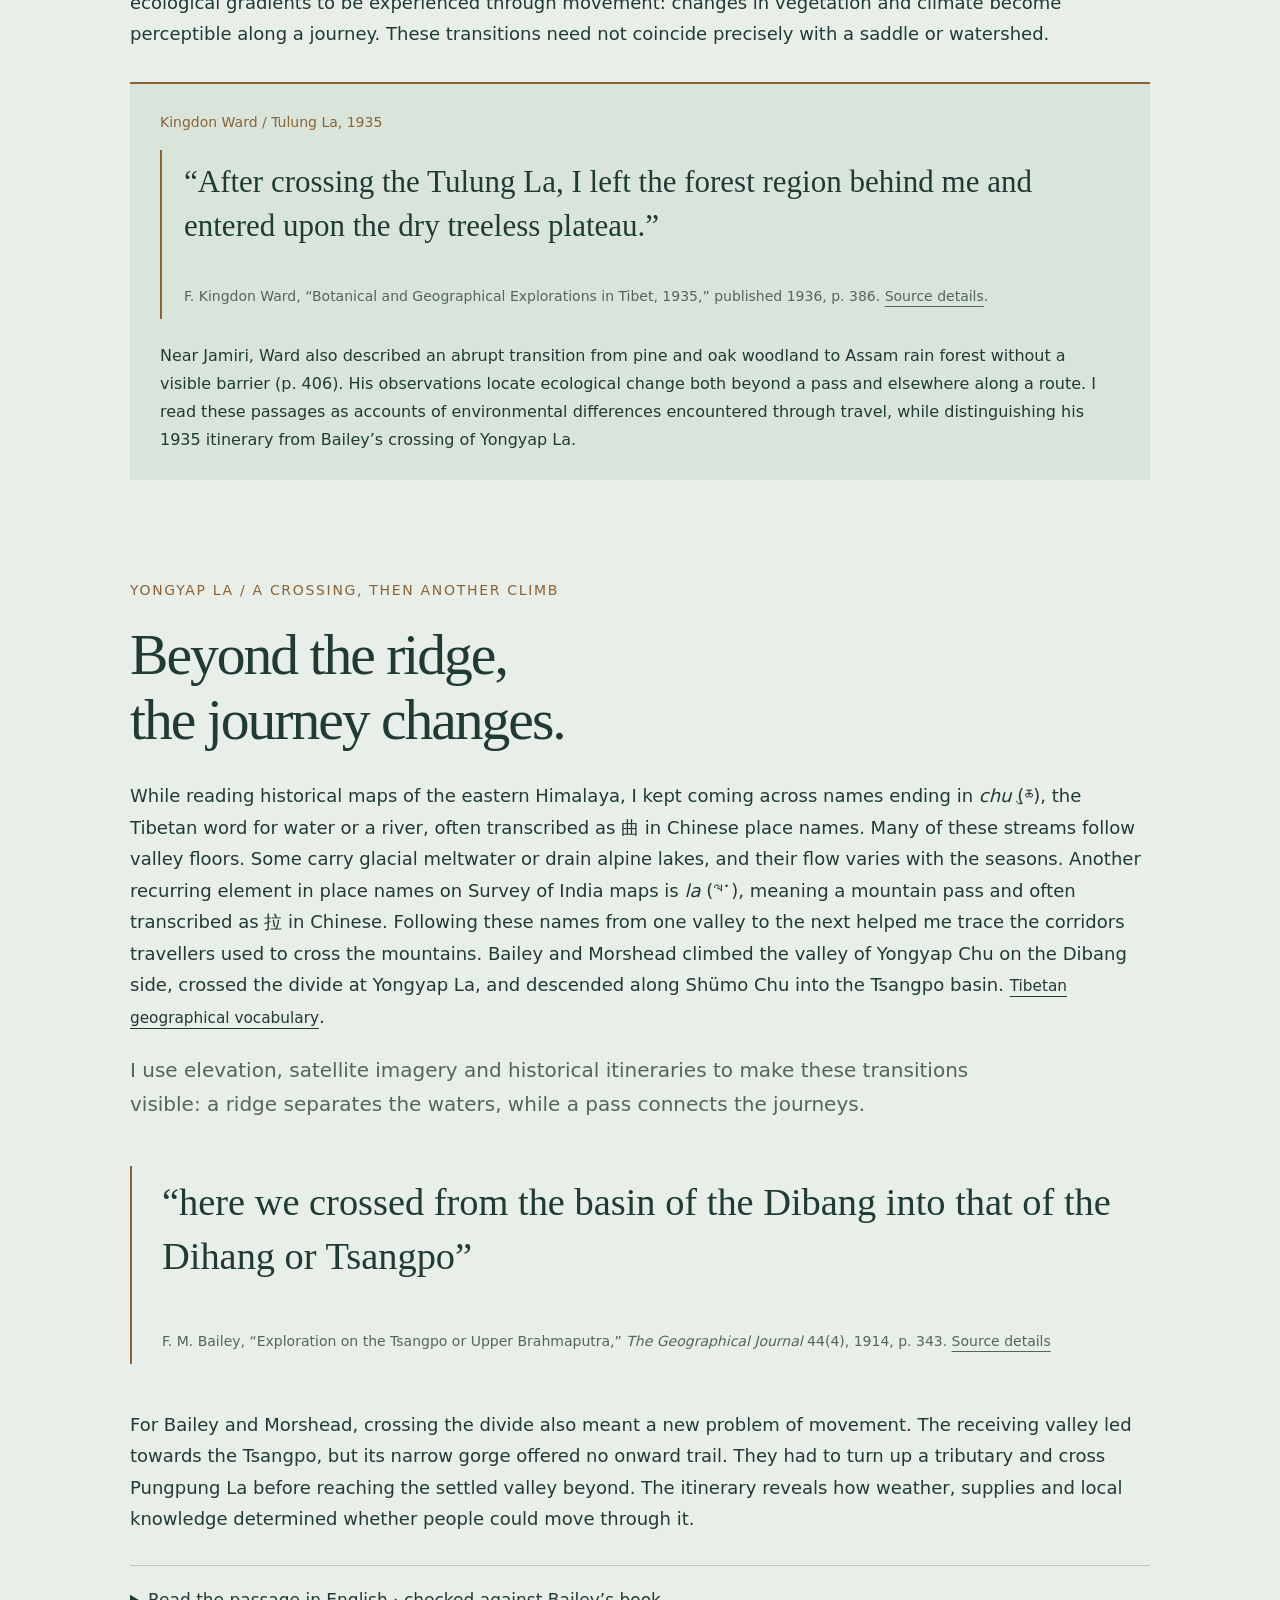
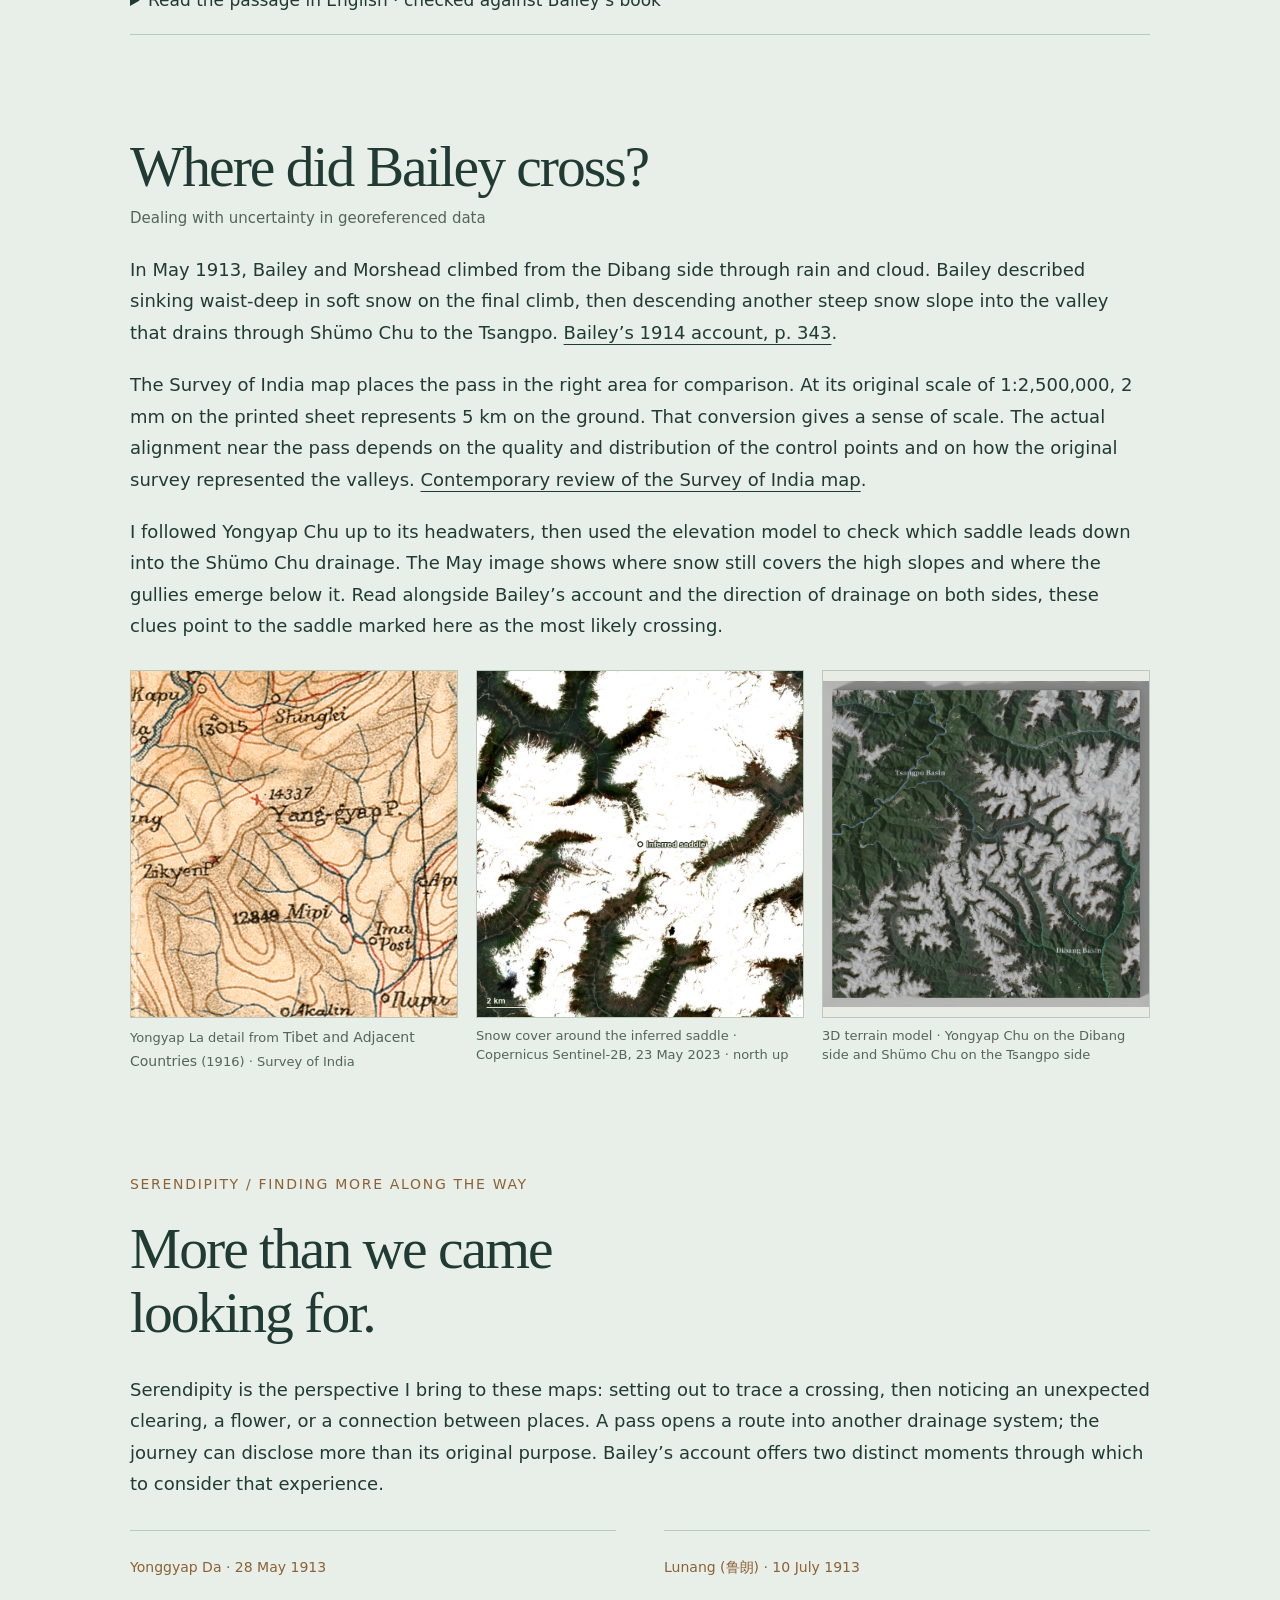
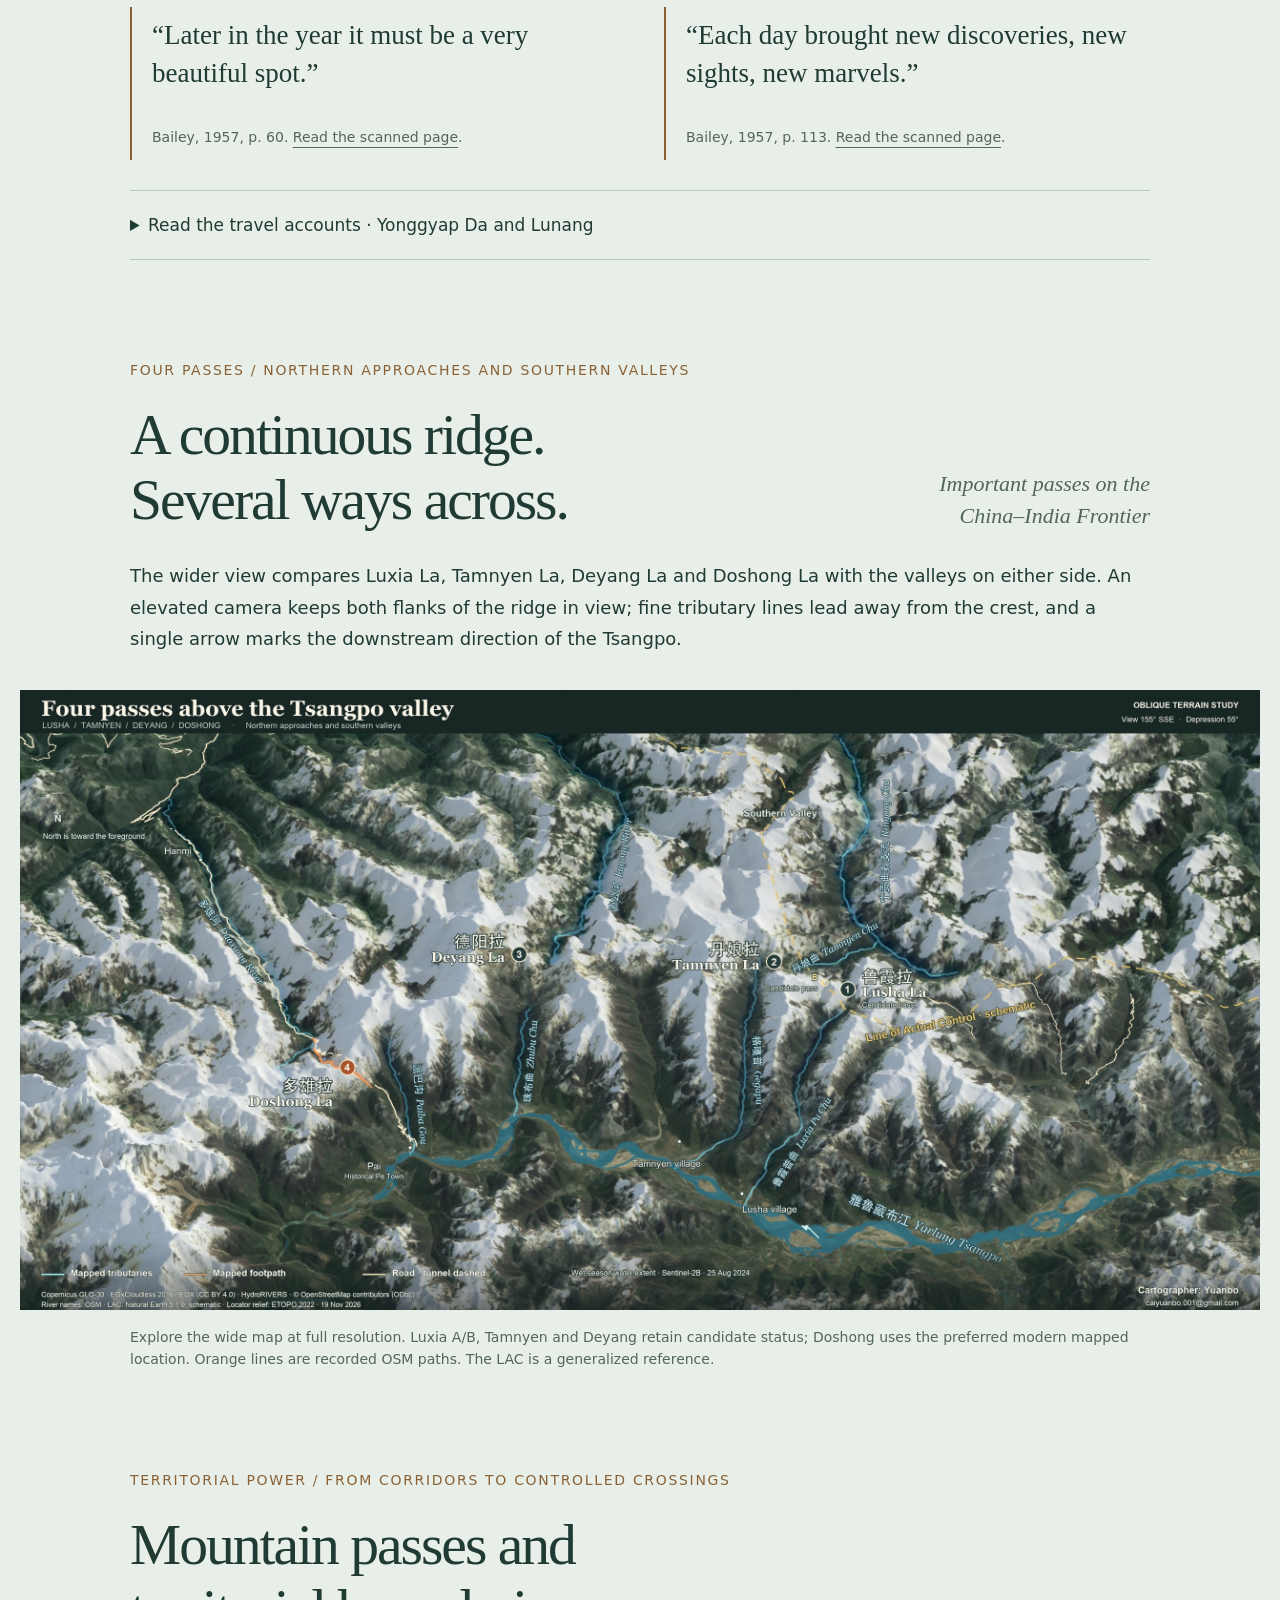
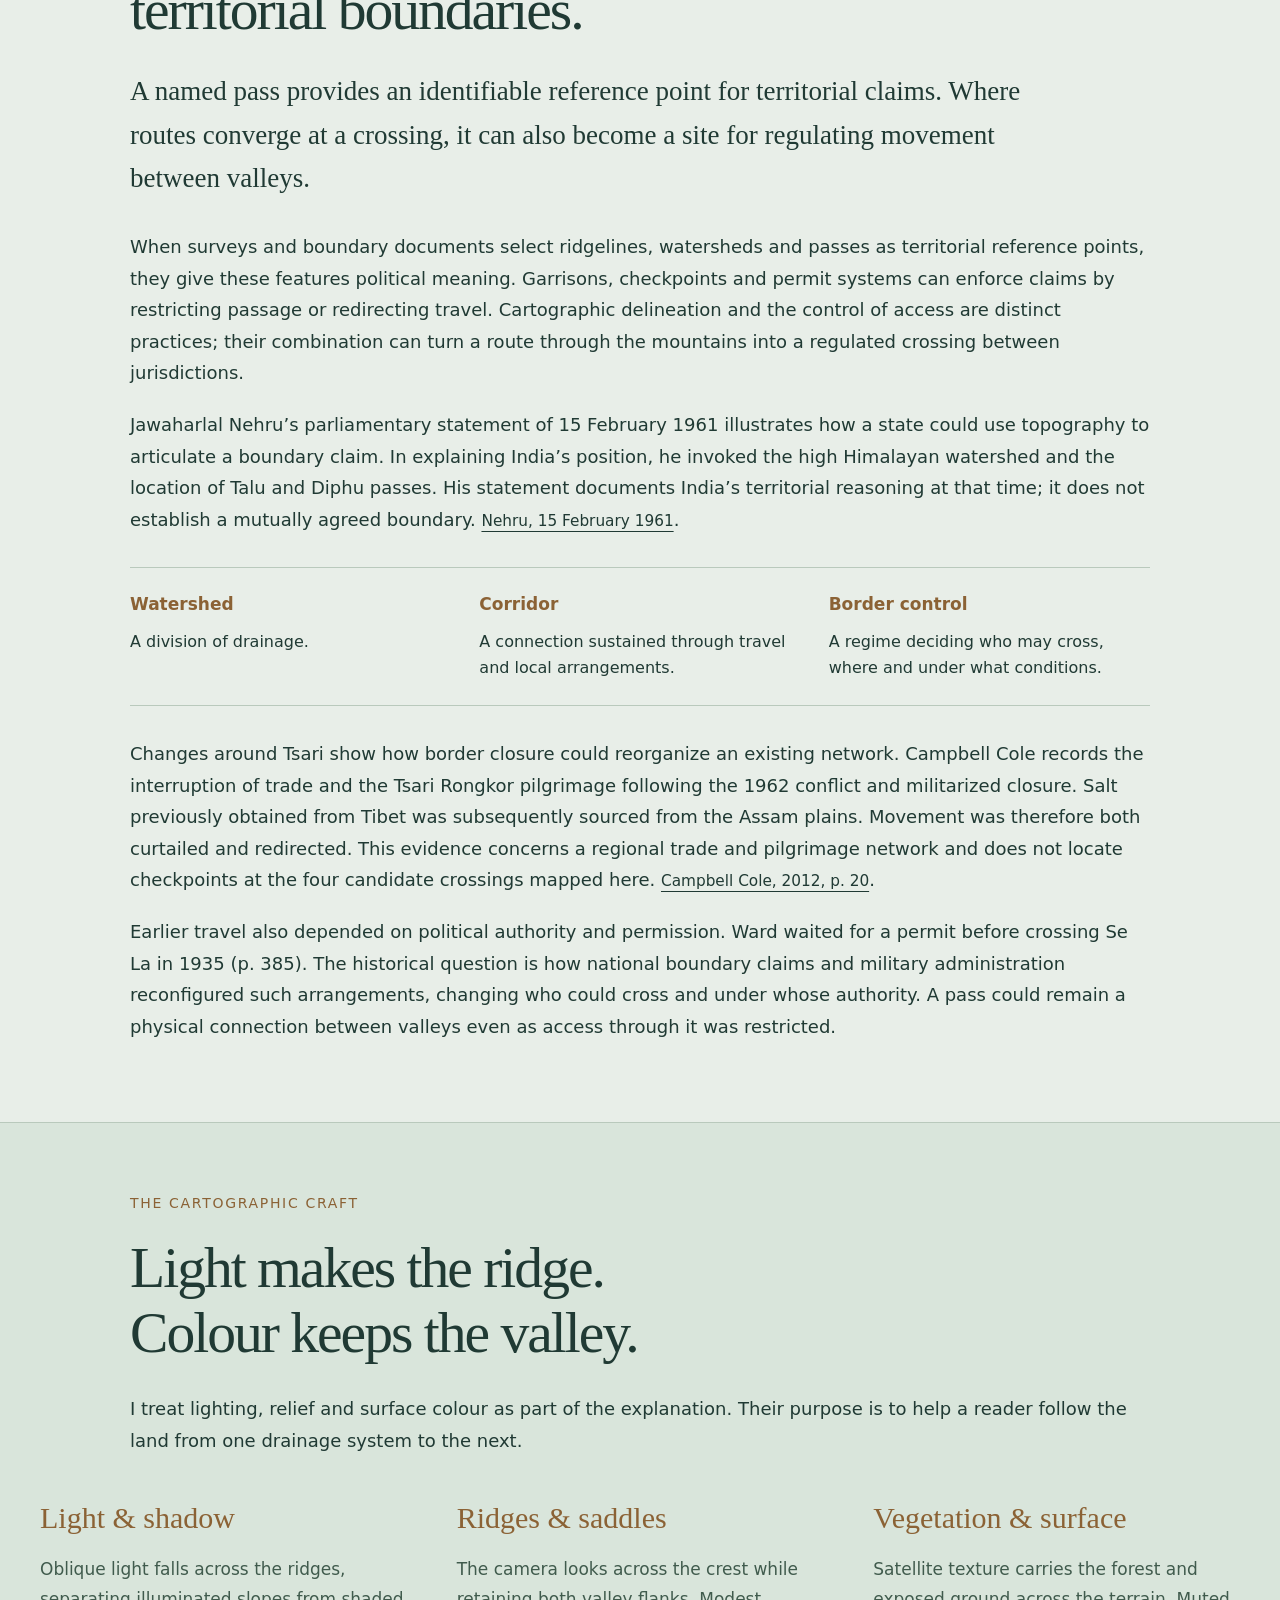
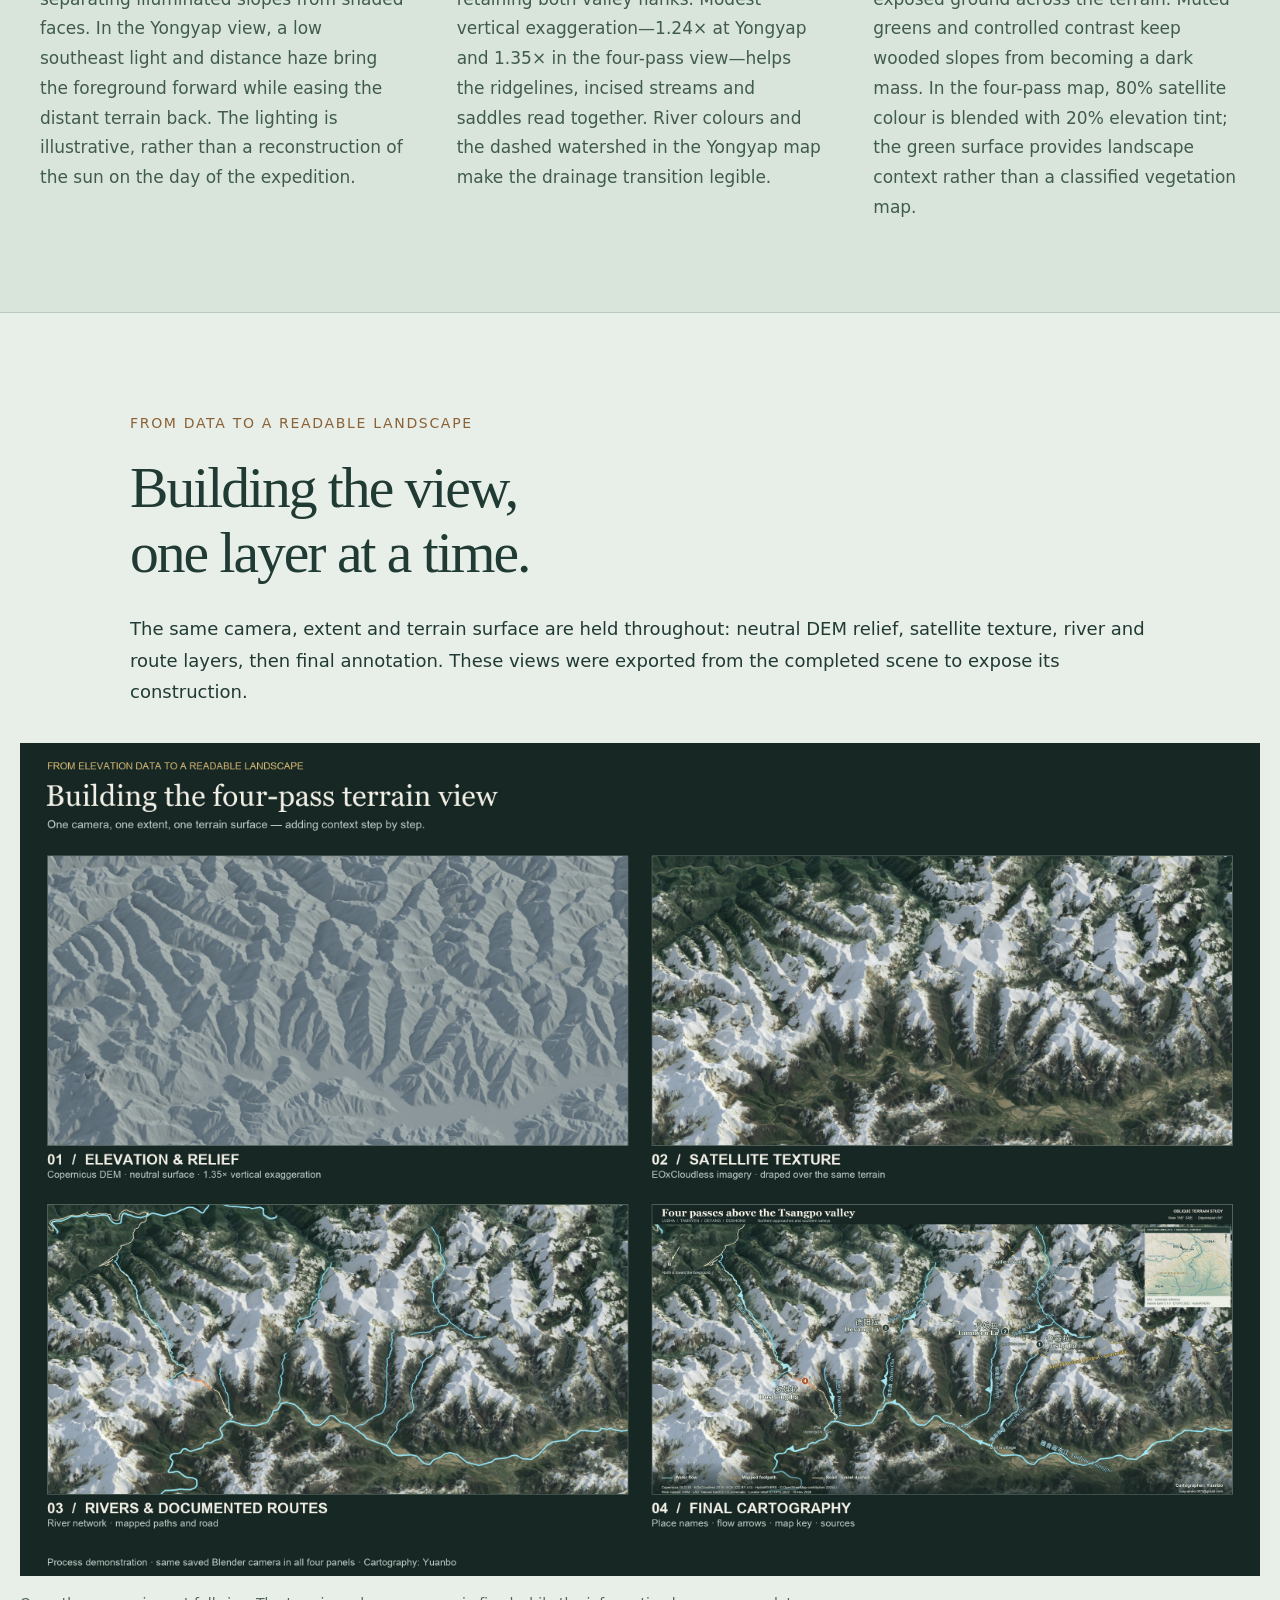
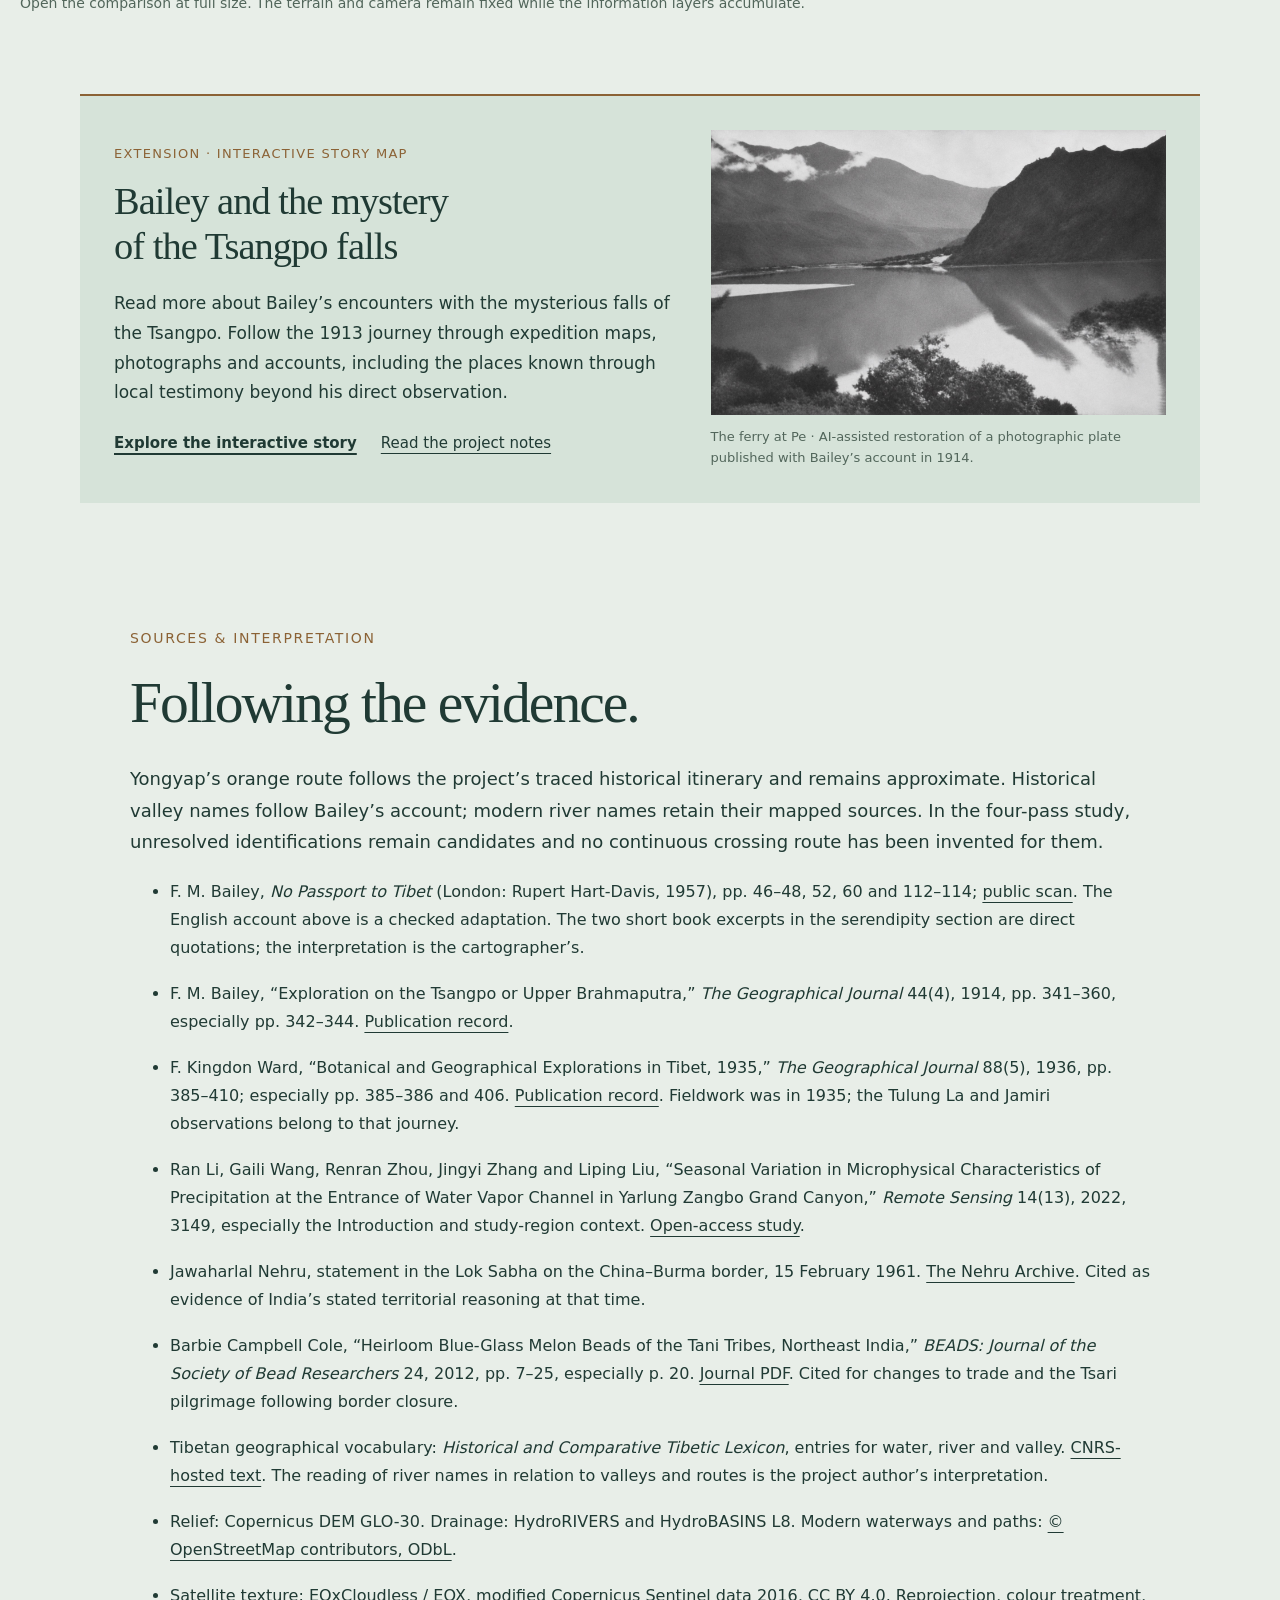
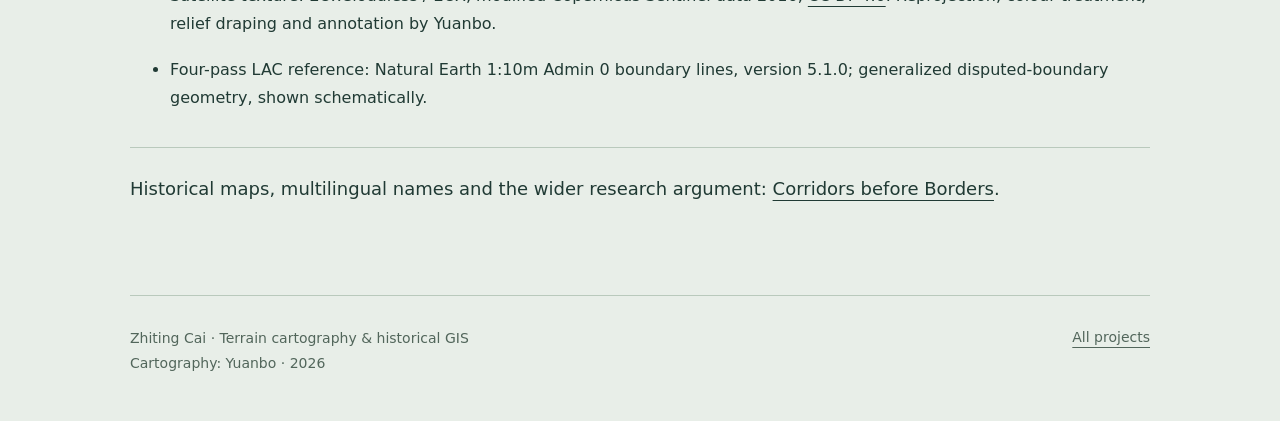
==== commit 3f36ed60: "Keep the historical map caption in one text flow" ====
--- a/across-the-divide.html
+++ b/across-the-divide.html
@@ -1,5 +1,5 @@
 <!doctype html>
-<html lang="en"><head><meta charset="utf-8"><meta name="viewport" content="width=device-width, initial-scale=1"><title>Across the Divide · Zhiting Cai</title><meta name="description" content="Mountain passes, river connections and the craft of oblique terrain cartography in the eastern Himalaya."><link rel="stylesheet" href="portfolio.css"><link rel="stylesheet" href="divide.css?v=20261125-saddle-subtitle"><script src="portfolio.js" defer></script><script src="divide-nav.js" defer></script><link rel="stylesheet" href="story-extension.css?v=20261119-extension"></head>
+<html lang="en"><head><meta charset="utf-8"><meta name="viewport" content="width=device-width, initial-scale=1"><title>Across the Divide · Zhiting Cai</title><meta name="description" content="Mountain passes, river connections and the craft of oblique terrain cartography in the eastern Himalaya."><link rel="stylesheet" href="portfolio.css"><link rel="stylesheet" href="divide.css?v=20261125-saddle-captions"><script src="portfolio.js" defer></script><script src="divide-nav.js" defer></script><link rel="stylesheet" href="story-extension.css?v=20261119-extension"></head>
 <body class="divide"><a class="skip" href="#main">Skip to maps</a>
 <header class="site-header"><a class="wordmark" href="index.html">Zhiting Cai <span>Cartography &amp; historical GIS</span></a><nav aria-label="Project"><a href="index.html">All projects</a><a href="corridors.html">Corridors before Borders</a></nav></header>
 <main id="main">
--- a/divide.css
+++ b/divide.css
@@ -104,6 +104,7 @@
   background: var(--wash);
 }
 .divide .saddle-comparison figcaption {
+  display: block;
   margin-top: 8px;
   color: var(--muted);
   font: 13px/1.5 var(--sans);
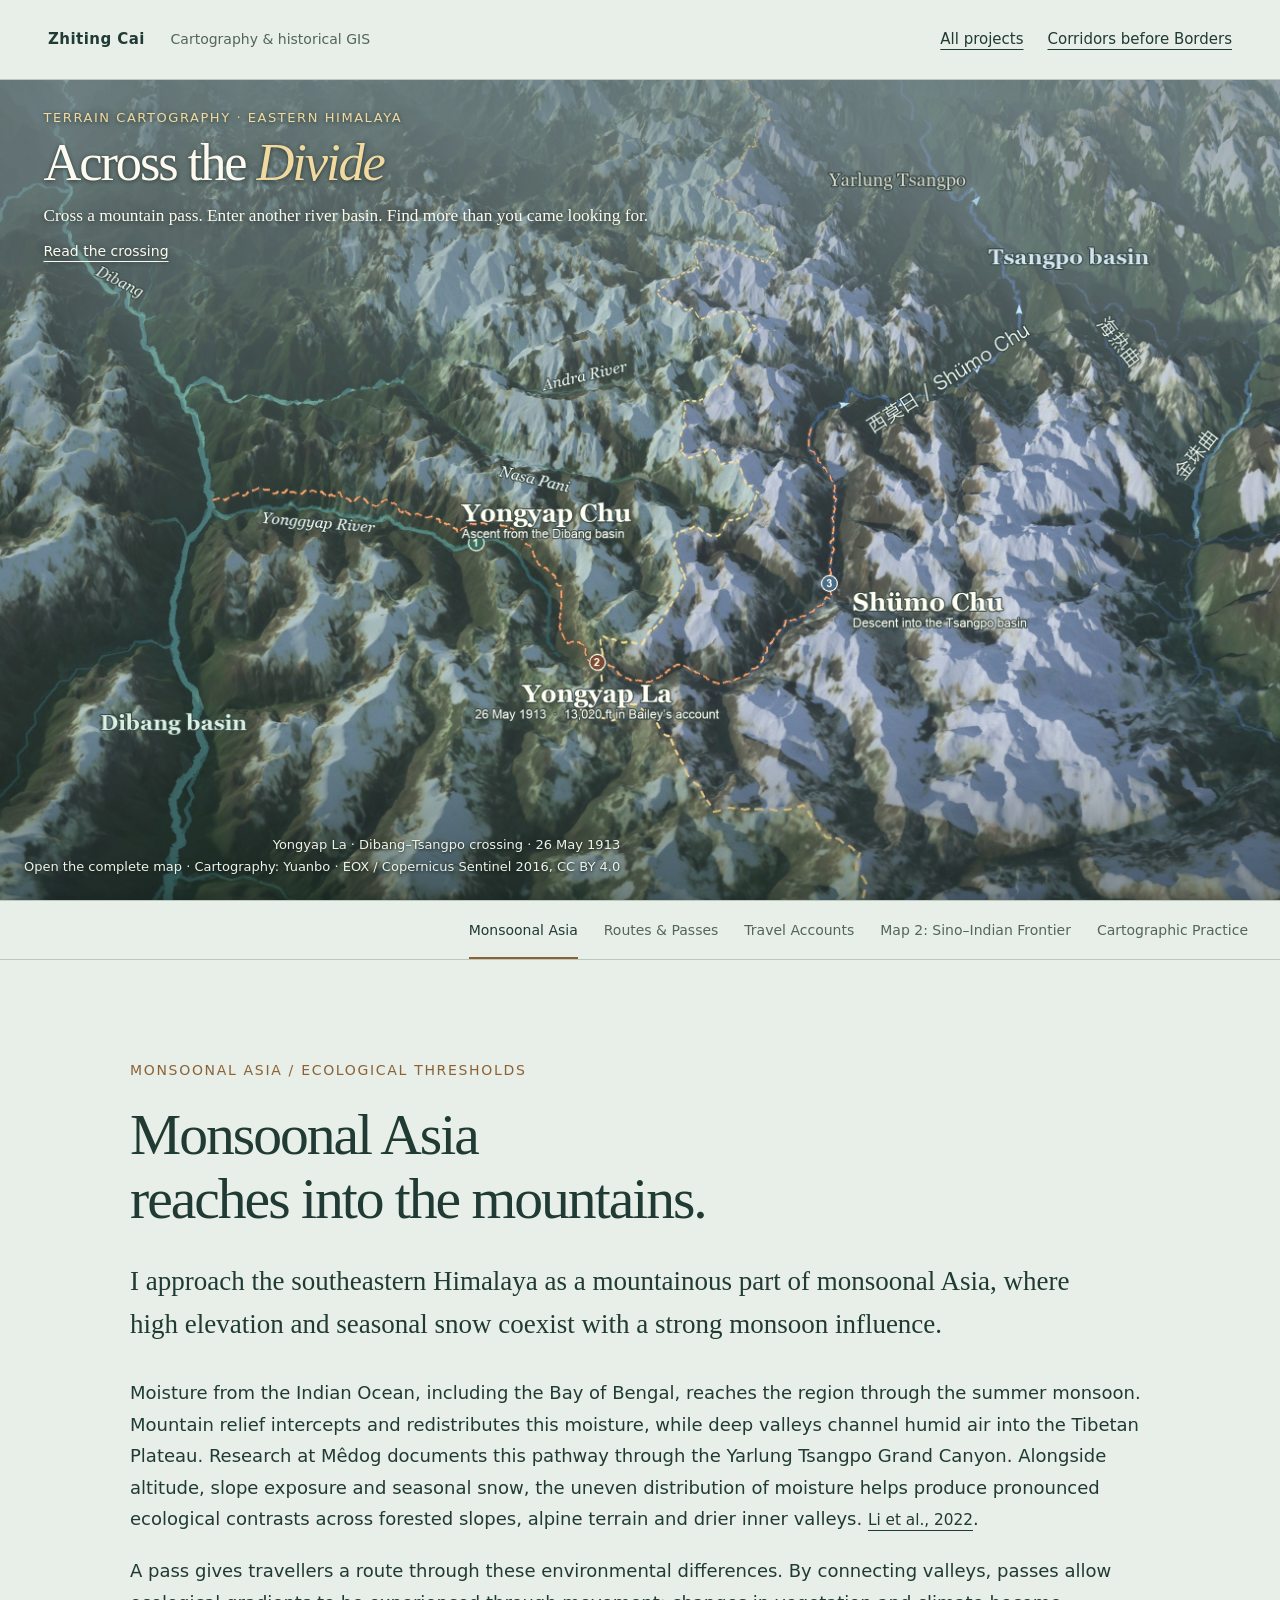
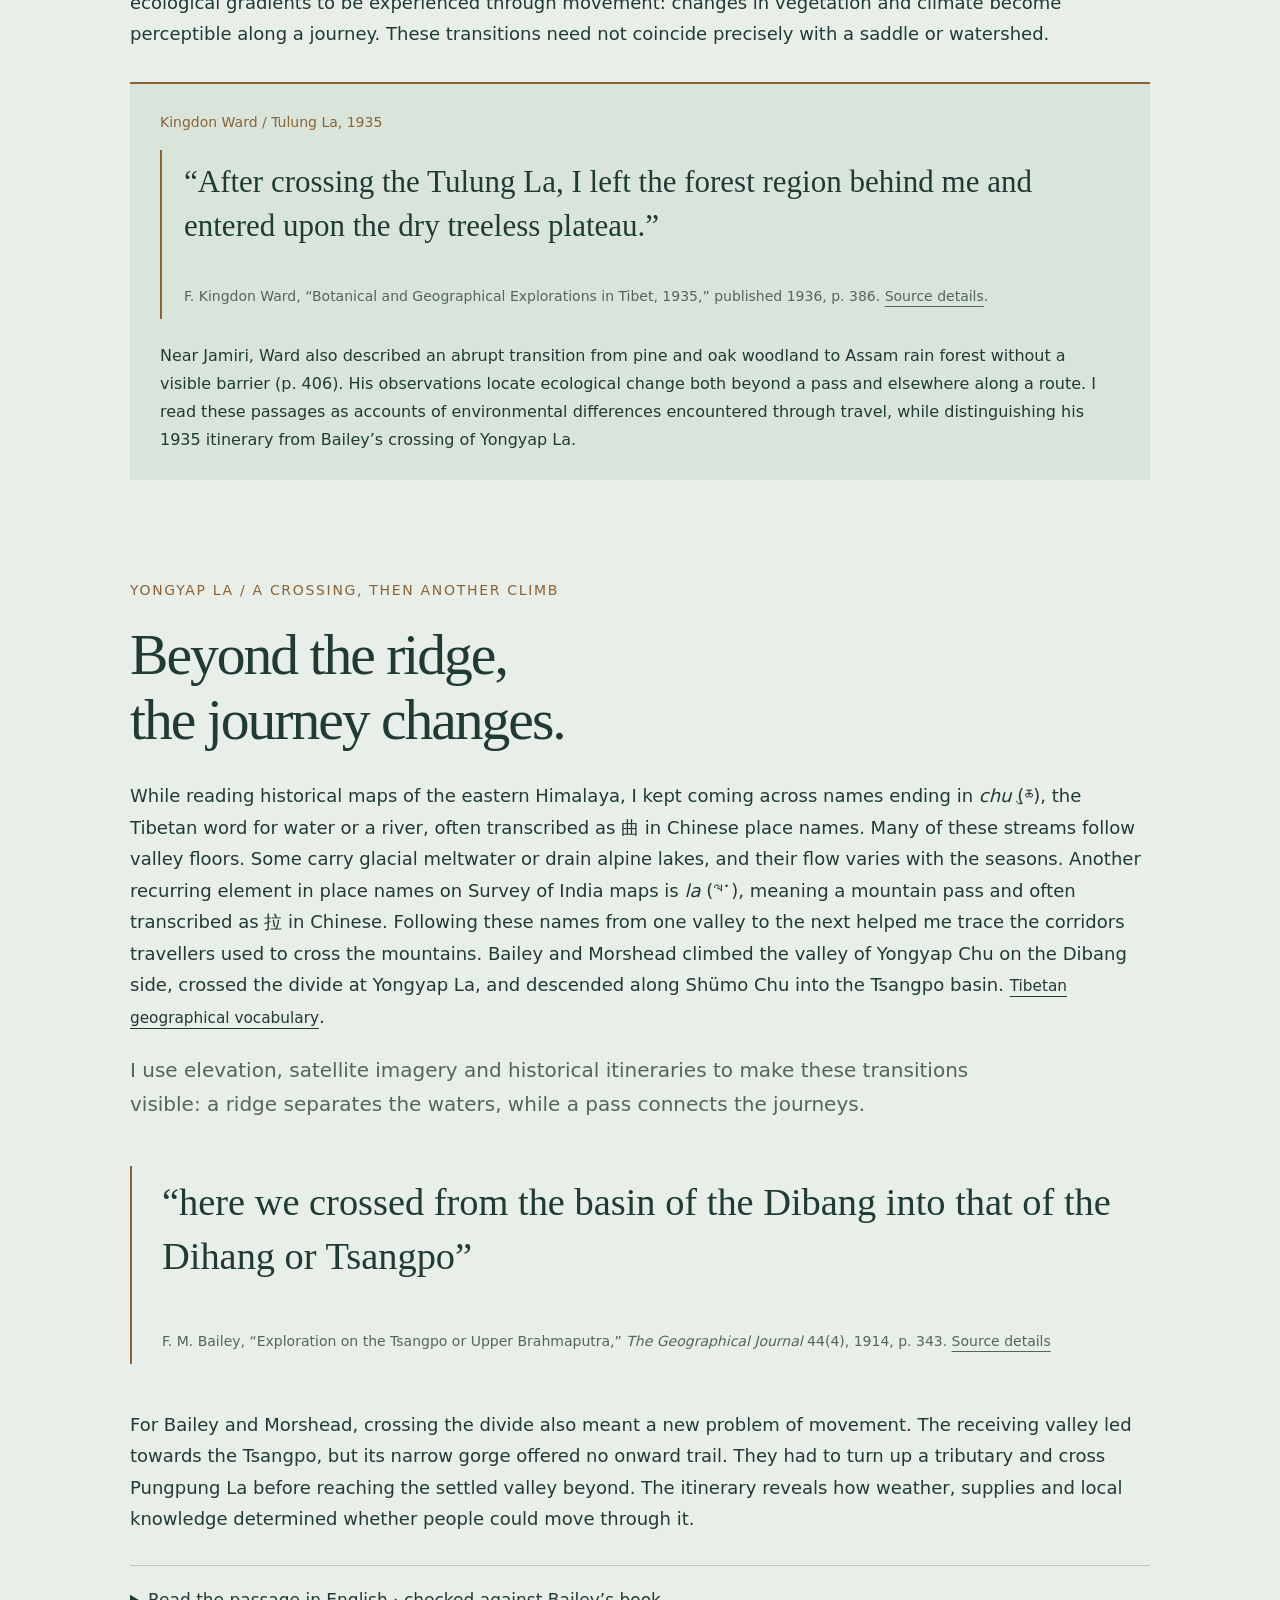
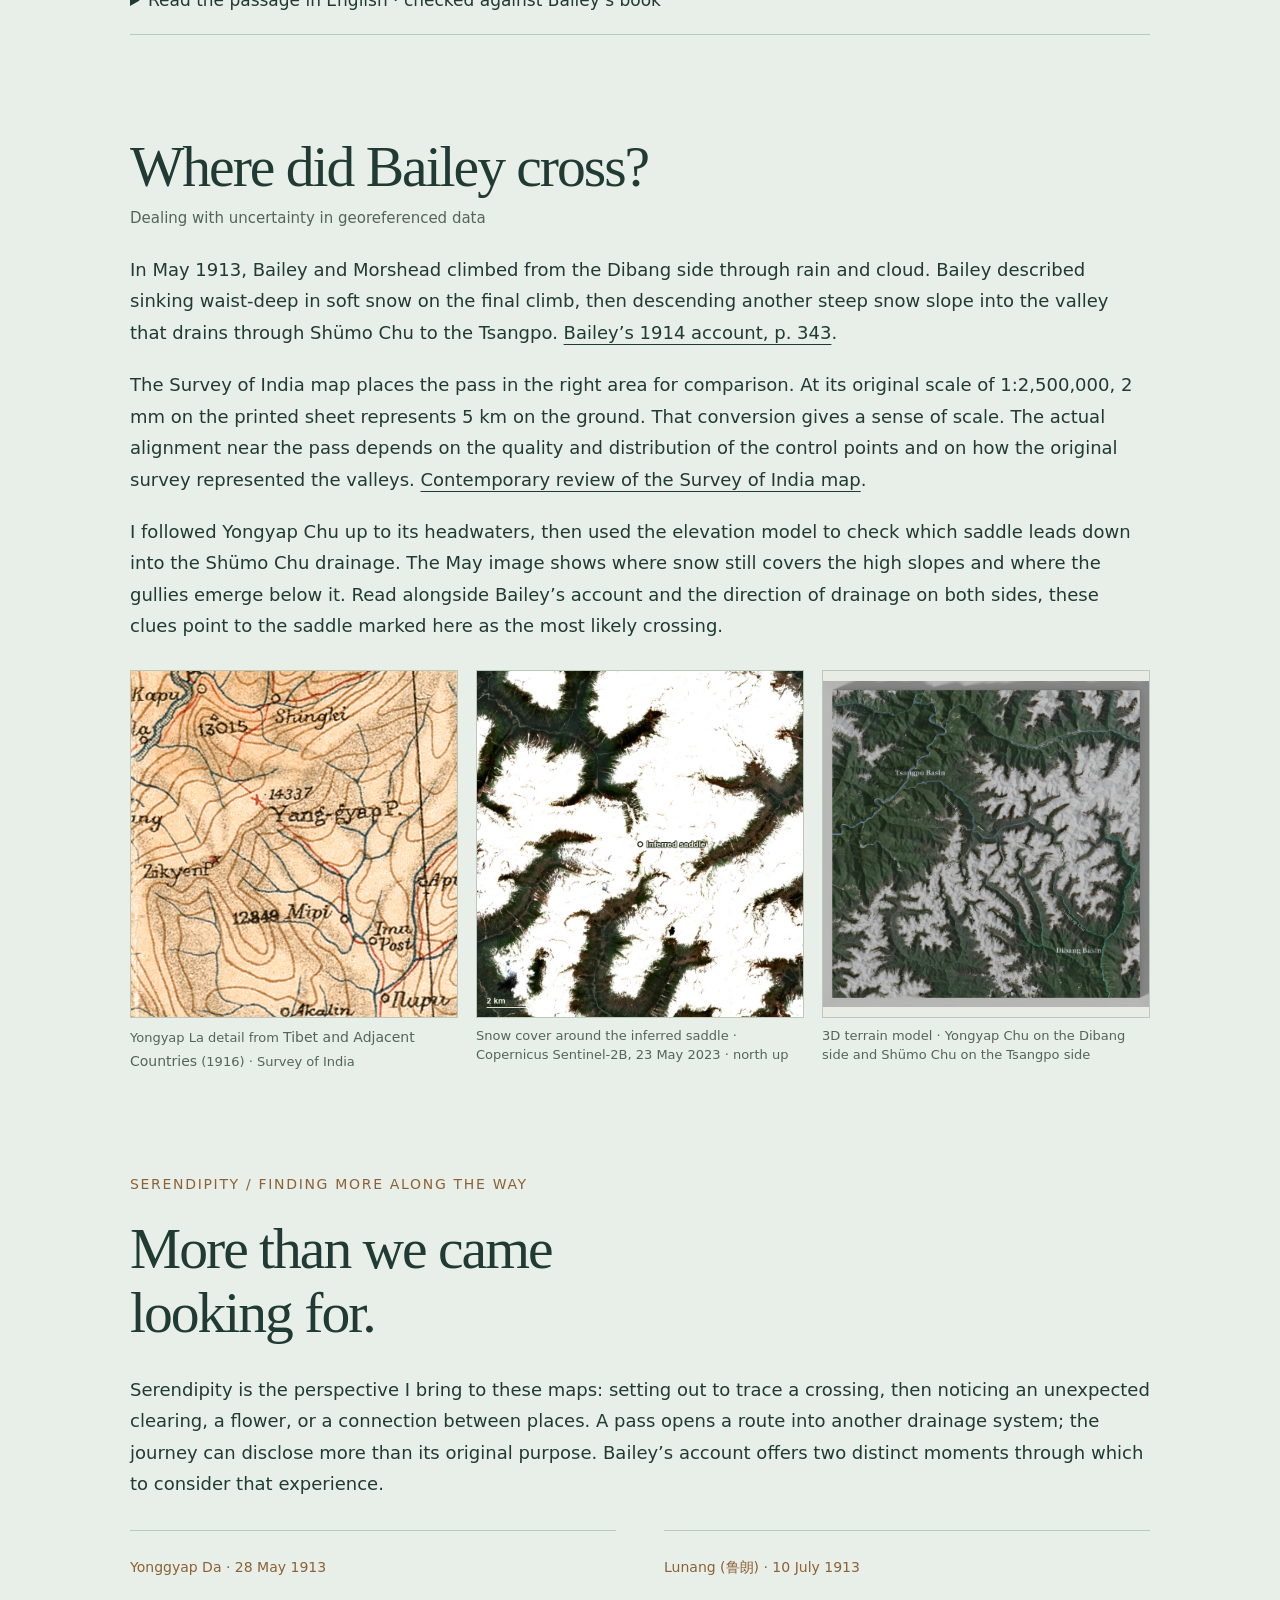
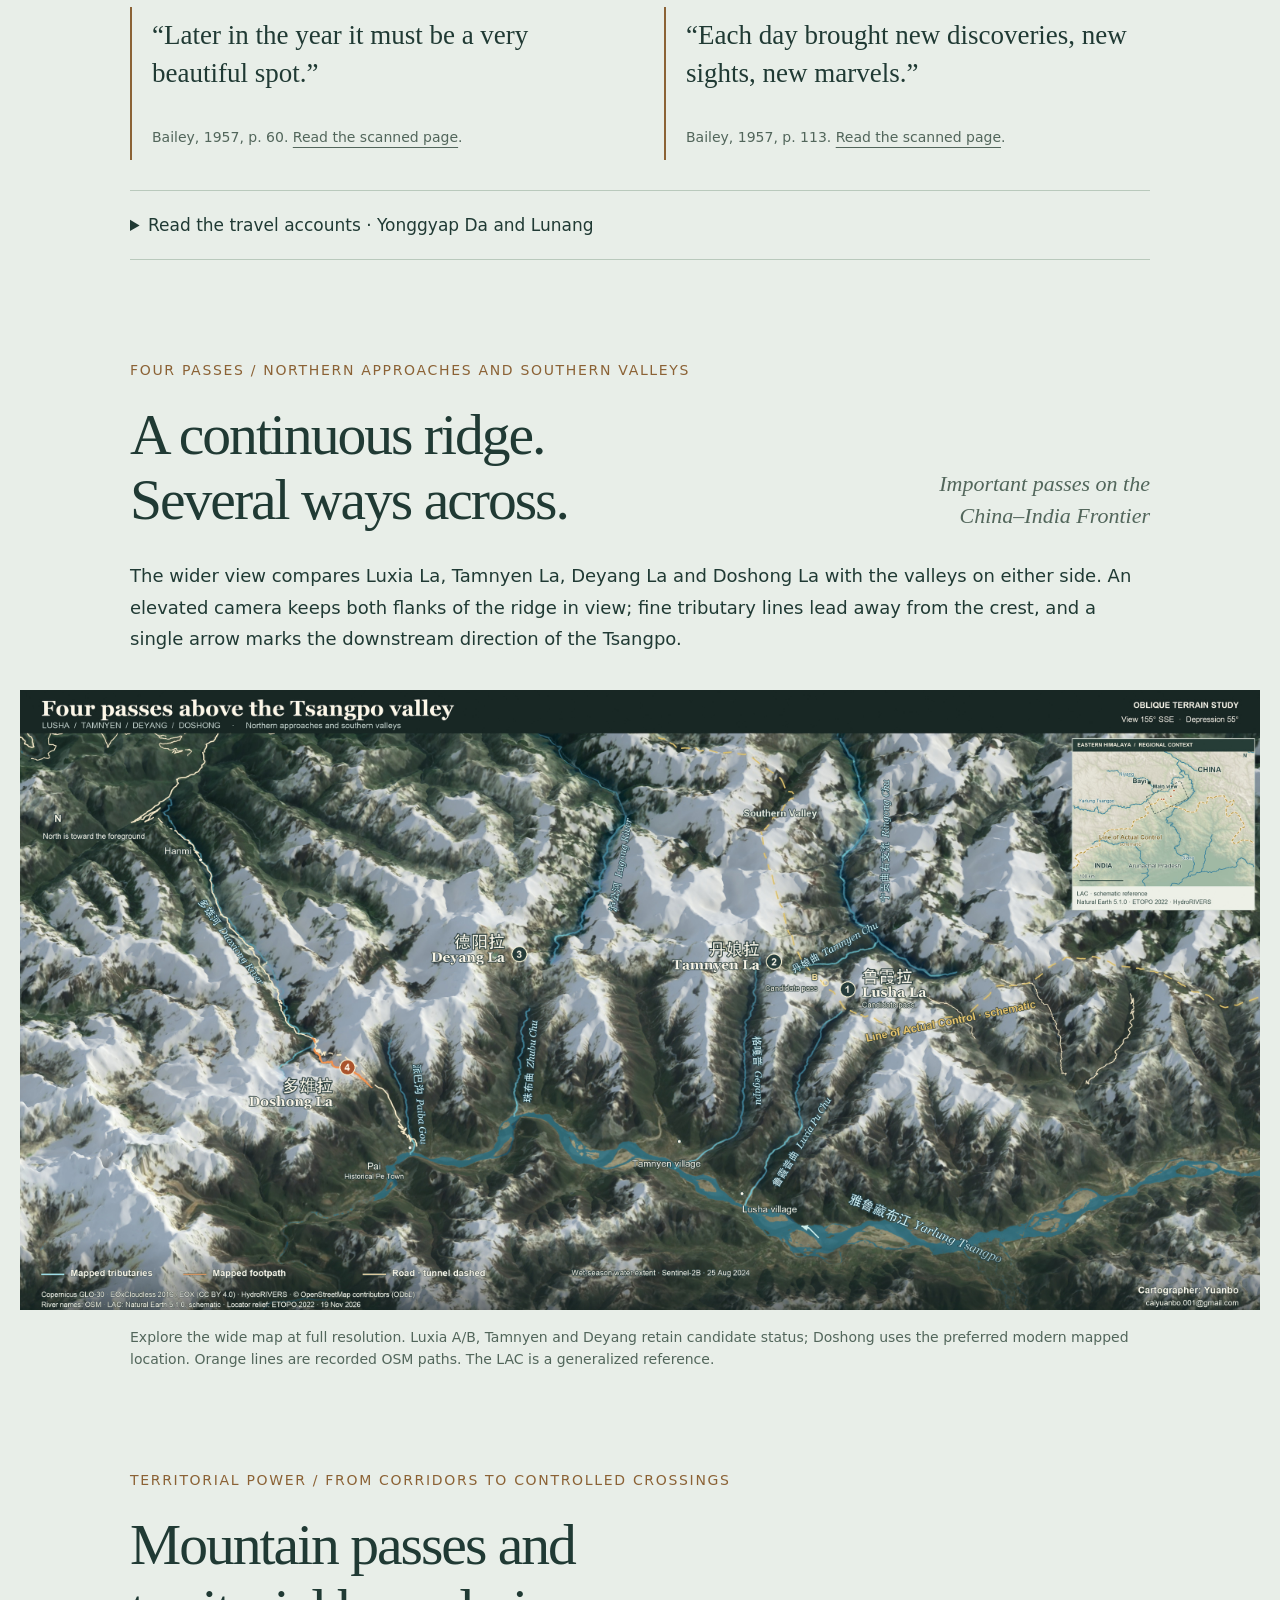
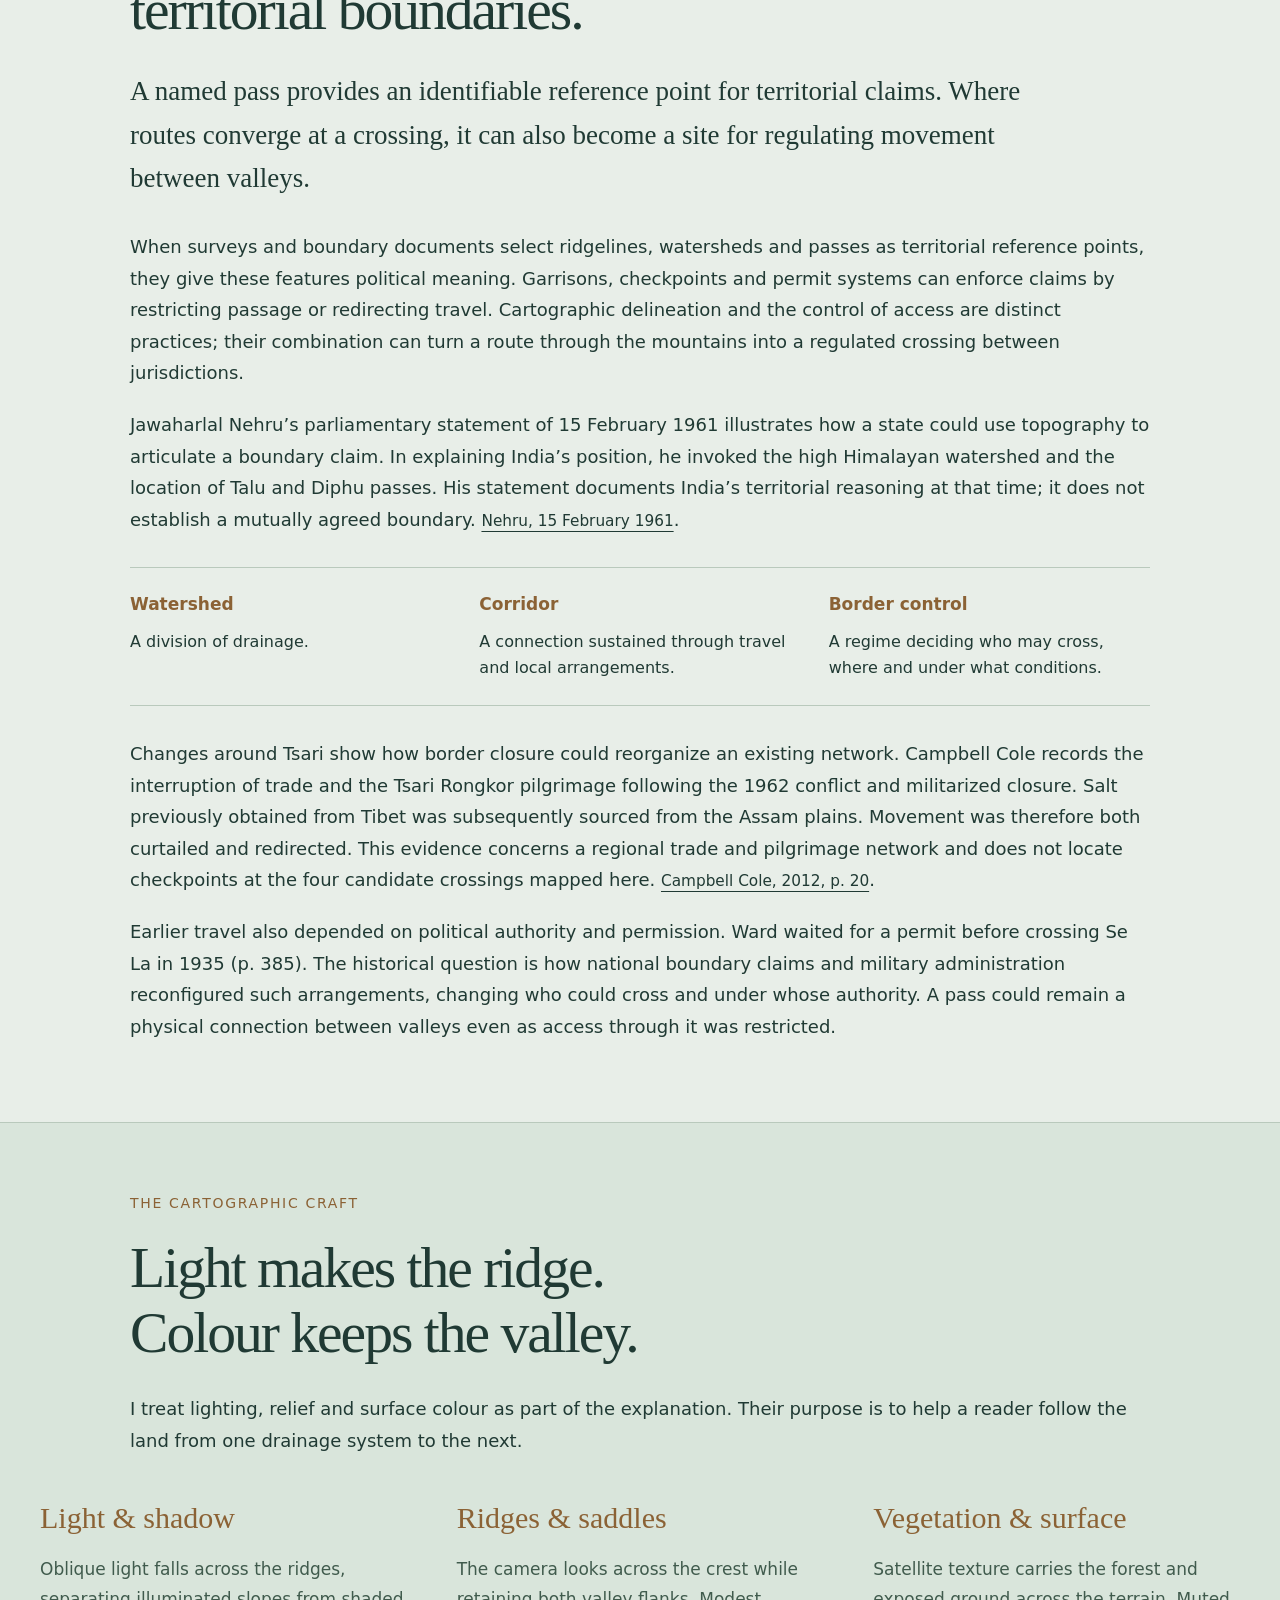
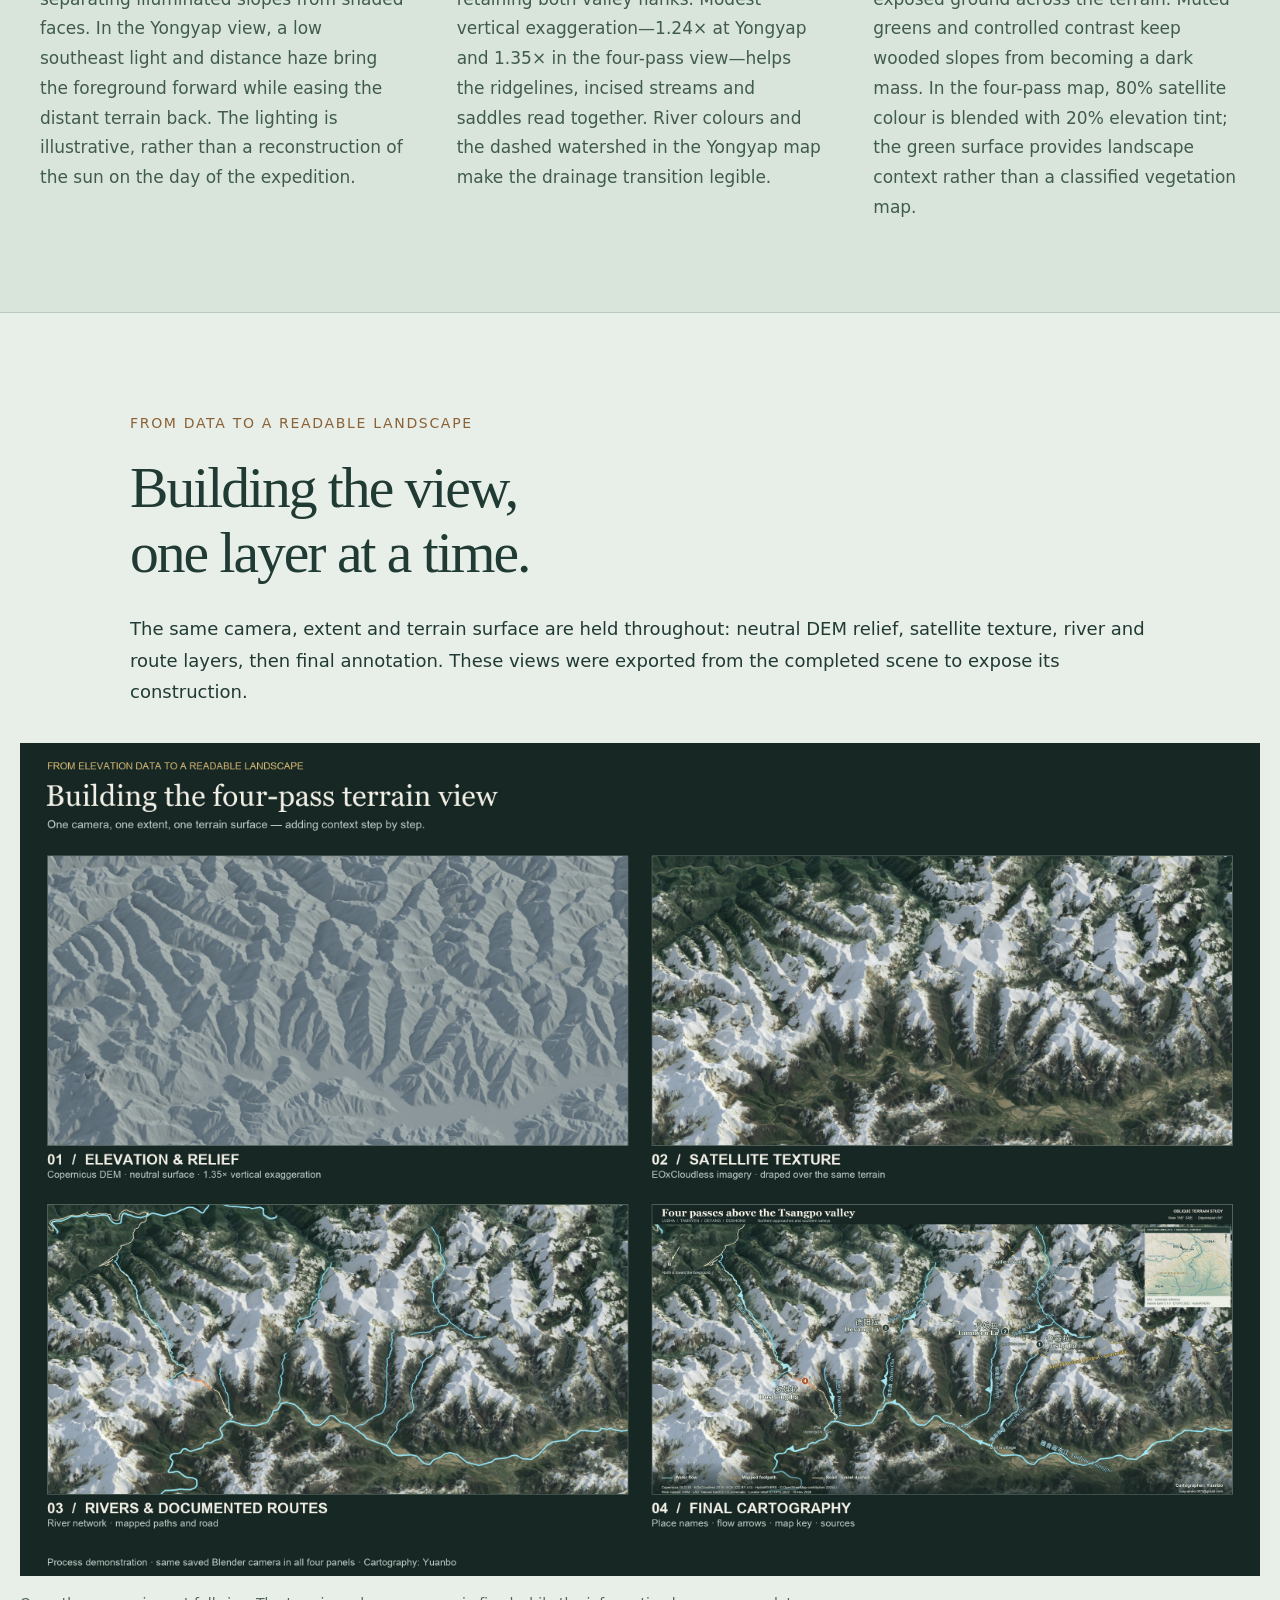
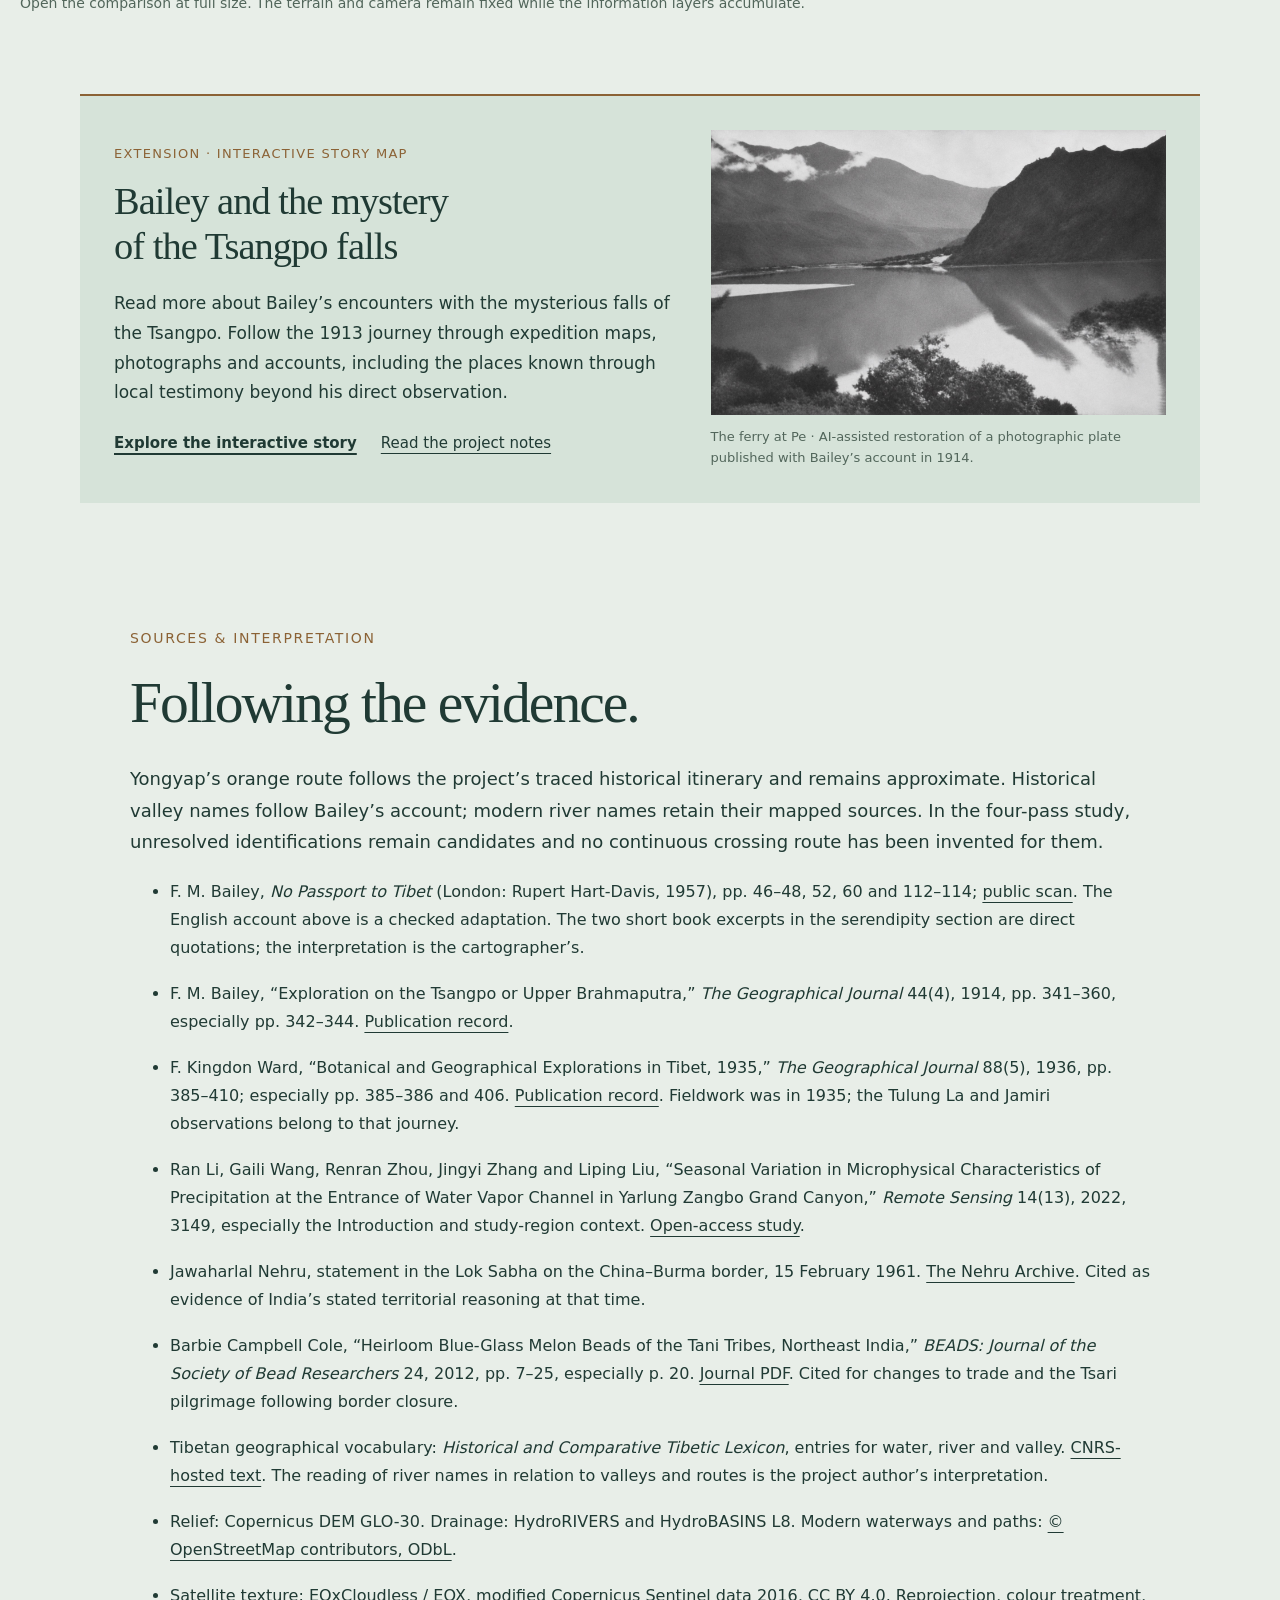
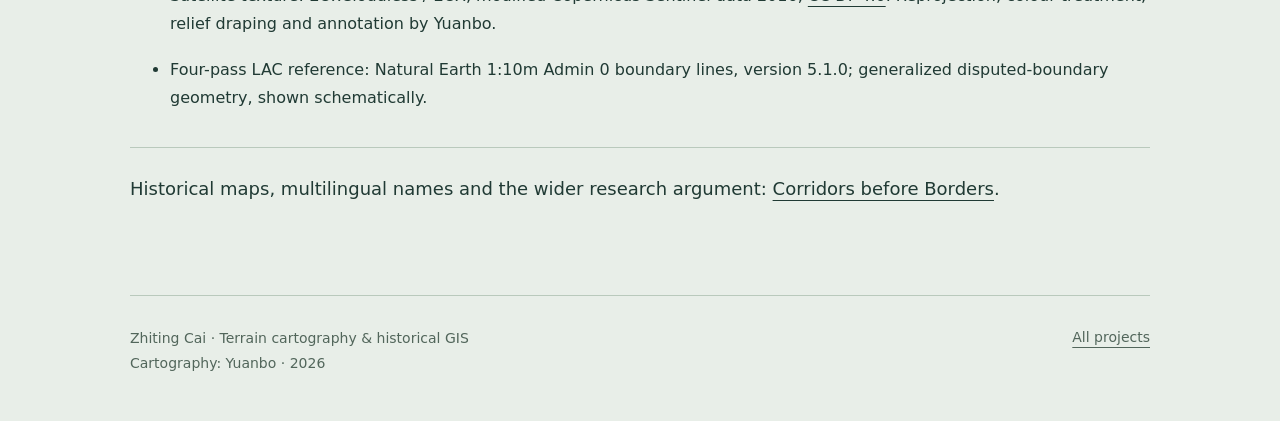
==== commit 0024efad: "Show the regional locator on the Four Passes cover" ====
--- a/across-the-divide.html
+++ b/across-the-divide.html
@@ -43,7 +43,7 @@
 </section>
 <section id="serendipity" class="reading section-space serendipity"><p class="eyebrow">Serendipity / finding more along the way</p><h2>More than we came<br>looking for.</h2><p>Serendipity is the perspective I bring to these maps: setting out to trace a crossing, then noticing an unexpected clearing, a flower, or a connection between places. A pass opens a route into another drainage system; the journey can disclose more than its original purpose. Bailey’s account offers two distinct moments through which to consider that experience.</p><div class="encounter-grid encounter-quotes"><article><p class="encounter-place">Yonggyap Da · 28 May 1913</p><blockquote><p>“Later in the year it must be a very beautiful spot.”</p><cite>Bailey, 1957, p. 60. <a href="https://archive.org/details/no-passport-to-tibet/page/n62/mode/1up">Read the scanned page</a>.</cite></blockquote></article><article><p class="encounter-place">Lunang (鲁朗) · 10 July 1913</p><blockquote><p>“Each day brought new discoveries, new sights, new marvels.”</p><cite>Bailey, 1957, p. 113. <a href="https://archive.org/details/no-passport-to-tibet/page/n117/mode/1up">Read the scanned page</a>.</cite></blockquote></article></div><details class="encounter-context"><summary>Read the travel accounts · Yonggyap Da and Lunang</summary><div><div class="encounter-grid"><article><p class="encounter-place">Beyond Yongyap La</p><h3>Yonggyap Da camp</h3><p class="encounter-date">28 May 1913 · <i>No Passport to Tibet</i>, p. 60</p><p>Two days after the crossing, Bailey describes a flat clearing at the confluence of the rivers he calls the Yonggyap and Rirung. He collected iris and other seed, noticed the remains of flowers, and imagined the place later in the season.</p><p class="encounter-note">This is an encounter in the valley beyond the pass, rather than a view from its summit. The description conveys an attentive pause within a difficult journey.</p></article><article><p class="encounter-place">A later episode near Lunang (鲁朗)</p><h3>The blue poppies</h3><p class="encounter-date">10 July 1913 · recalled in 1957, pp. 112–114</p><p>On the approach to Lunang, Bailey noticed blue poppies among alpine flowers. His diary recorded them briefly. Looking back on their later fame, he reflected on how much the expedition had encountered along the way:</p><p class="encounter-note">This episode belongs to Lunang, later in the expedition. It is not an observation made while crossing Yongyap La. The reflection was written retrospectively, rather than as an expression of his feelings at the moment of seeing the flower.</p></article></div><p class="interpretation-note">I use <i>serendipity</i> to describe this openness to finding more than one set out to find. It is my interpretation of the journey and a way of looking at the terrain, rather than a term Bailey uses in these passages or a claim that every pass marks a sharp ecological boundary. These were landscapes already known and travelled by local people; Bailey’s encounters were new to him.</p></div></details></section>
 <section id="four-passes" class="section-space wide-study"><div class="section-heading reading"><p class="eyebrow">Four passes / northern approaches and southern valleys</p><div class="four-pass-title-row"><h2>A continuous ridge.<br>Several ways across.</h2><p class="frontier-heading-note">Important passes on the China–India Frontier</p></div><p>The wider view compares Luxia La, Tamnyen La, Deyang La and Doshong La with the valleys on either side. An elevated camera keeps both flanks of the ridge in view; fine tributary lines lead away from the crest, and a single arrow marks the downstream direction of the Tsangpo.</p></div>
-<figure class="panorama"><a href="assets/divide/four-passes-full.png?v=20261121-final" data-lightbox data-caption="Four passes above the Tsangpo valley. Luxia A/B, Tamnyen and Deyang are candidate identifications; Doshong uses the preferred modern mapped location. The yellow LAC line is schematic. Orange lines show documented OSM paths."><img src="assets/divide/four-passes.jpg?v=20261121-final" width="3200" height="1600" loading="lazy" alt="Wide oblique terrain map of four passes above the Tsangpo valley, with Chinese and English labels, river names, a downstream arrow on the Tsangpo, mapped paths and a schematic LAC."></a><figcaption>Explore the wide map at full resolution. Luxia A/B, Tamnyen and Deyang retain candidate status; Doshong uses the preferred modern mapped location. Orange lines are recorded OSM paths. The LAC is a generalized reference.</figcaption></figure></section>
+<figure class="panorama"><a href="assets/divide/four-passes-full.png?v=20261121-final" data-lightbox data-caption="Four passes above the Tsangpo valley. Luxia A/B, Tamnyen and Deyang are candidate identifications; Doshong uses the preferred modern mapped location. The yellow LAC line is schematic. Orange lines show documented OSM paths."><img src="assets/divide/four-passes-with-locator.jpg" width="3200" height="1600" loading="lazy" alt="Wide oblique terrain map of four passes above the Tsangpo valley, with Chinese and English labels, river names, a downstream arrow on the Tsangpo, mapped paths, a schematic LAC and a regional locator inset."></a><figcaption>Explore the wide map at full resolution. Luxia A/B, Tamnyen and Deyang retain candidate status; Doshong uses the preferred modern mapped location. Orange lines are recorded OSM paths. The LAC is a generalized reference.</figcaption></figure></section>
 <section id="passes-and-borders" class="reading section-space argument-section"><p class="eyebrow">Territorial power / from corridors to controlled crossings</p><h2>Mountain passes and <br>territorial boundaries.</h2><p class="argument-lead">A named pass provides an identifiable reference point for territorial claims. Where routes converge at a crossing, it can also become a site for regulating movement between valleys.</p><p>When surveys and boundary documents select ridgelines, watersheds and passes as territorial reference points, they give these features political meaning. Garrisons, checkpoints and permit systems can enforce claims by restricting passage or redirecting travel. Cartographic delineation and the control of access are distinct practices; their combination can turn a route through the mountains into a regulated crossing between jurisdictions.</p><p>Jawaharlal Nehru’s parliamentary statement of 15 February 1961 illustrates how a state could use topography to articulate a boundary claim. In explaining India’s position, he invoked the high Himalayan watershed and the location of Talu and Diphu passes. His statement documents India’s territorial reasoning at that time; it does not establish a mutually agreed boundary. <a class="source-inline" href="#lit-nehru1961">Nehru, 15 February 1961</a>.</p><div class="line-reading"><div><h3>Watershed</h3><p>A division of drainage.</p></div><div><h3>Corridor</h3><p>A connection sustained through travel and local arrangements.</p></div><div><h3>Border control</h3><p>A regime deciding who may cross, where and under what conditions.</p></div></div><p>Changes around Tsari show how border closure could reorganize an existing network. Campbell Cole records the interruption of trade and the Tsari Rongkor pilgrimage following the 1962 conflict and militarized closure. Salt previously obtained from Tibet was subsequently sourced from the Assam plains. Movement was therefore both curtailed and redirected. This evidence concerns a regional trade and pilgrimage network and does not locate checkpoints at the four candidate crossings mapped here. <a class="source-inline" href="#lit-cole2012">Campbell Cole, 2012, p. 20</a>.</p><p>Earlier travel also depended on political authority and permission. Ward waited for a permit before crossing Se La in 1935 (p. 385). The historical question is how national boundary claims and military administration reconfigured such arrangements, changing who could cross and under whose authority. A pass could remain a physical connection between valleys even as access through it was restricted.</p></section>
 <section id="craft" class="section-space craft"><div class="reading"><p class="eyebrow">The cartographic craft</p><h2>Light makes the ridge.<br>Colour keeps the valley.</h2><p>I treat lighting, relief and surface colour as part of the explanation. Their purpose is to help a reader follow the land from one drainage system to the next.</p></div>
 <div class="craft-grid"><article><h3>Light &amp; shadow</h3><p>Oblique light falls across the ridges, separating illuminated slopes from shaded faces. In the Yongyap view, a low southeast light and distance haze bring the foreground forward while easing the distant terrain back. The lighting is illustrative, rather than a reconstruction of the sun on the day of the expedition.</p></article><article><h3>Ridges &amp; saddles</h3><p>The camera looks across the crest while retaining both valley flanks. Modest vertical exaggeration—1.24× at Yongyap and 1.35× in the four-pass view—helps the ridgelines, incised streams and saddles read together. River colours and the dashed watershed in the Yongyap map make the drainage transition legible.</p></article><article><h3>Vegetation &amp; surface</h3><p>Satellite texture carries the forest and exposed ground across the terrain. Muted greens and controlled contrast keep wooded slopes from becoming a dark mass. In the four-pass map, 80% satellite colour is blended with 20% elevation tint; the green surface provides landscape context rather than a classified vegetation map.</p></article></div></section>
